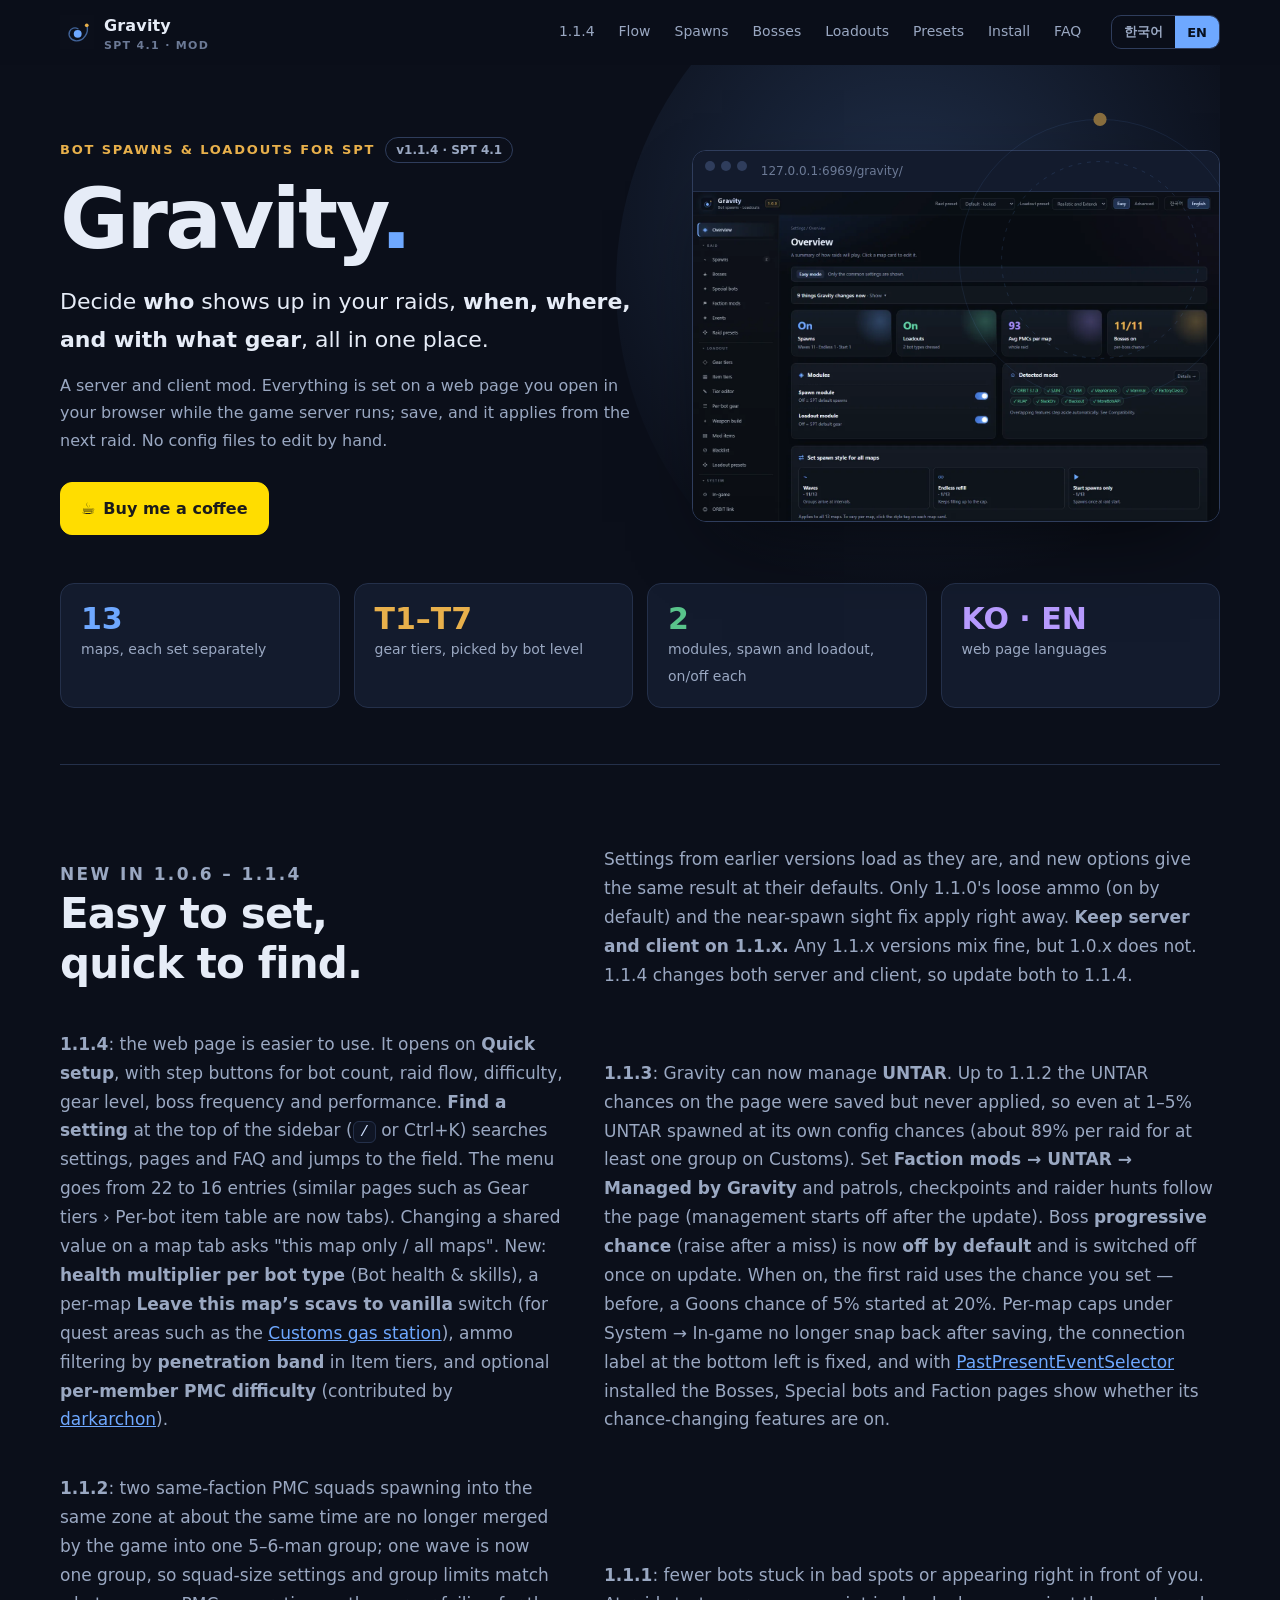
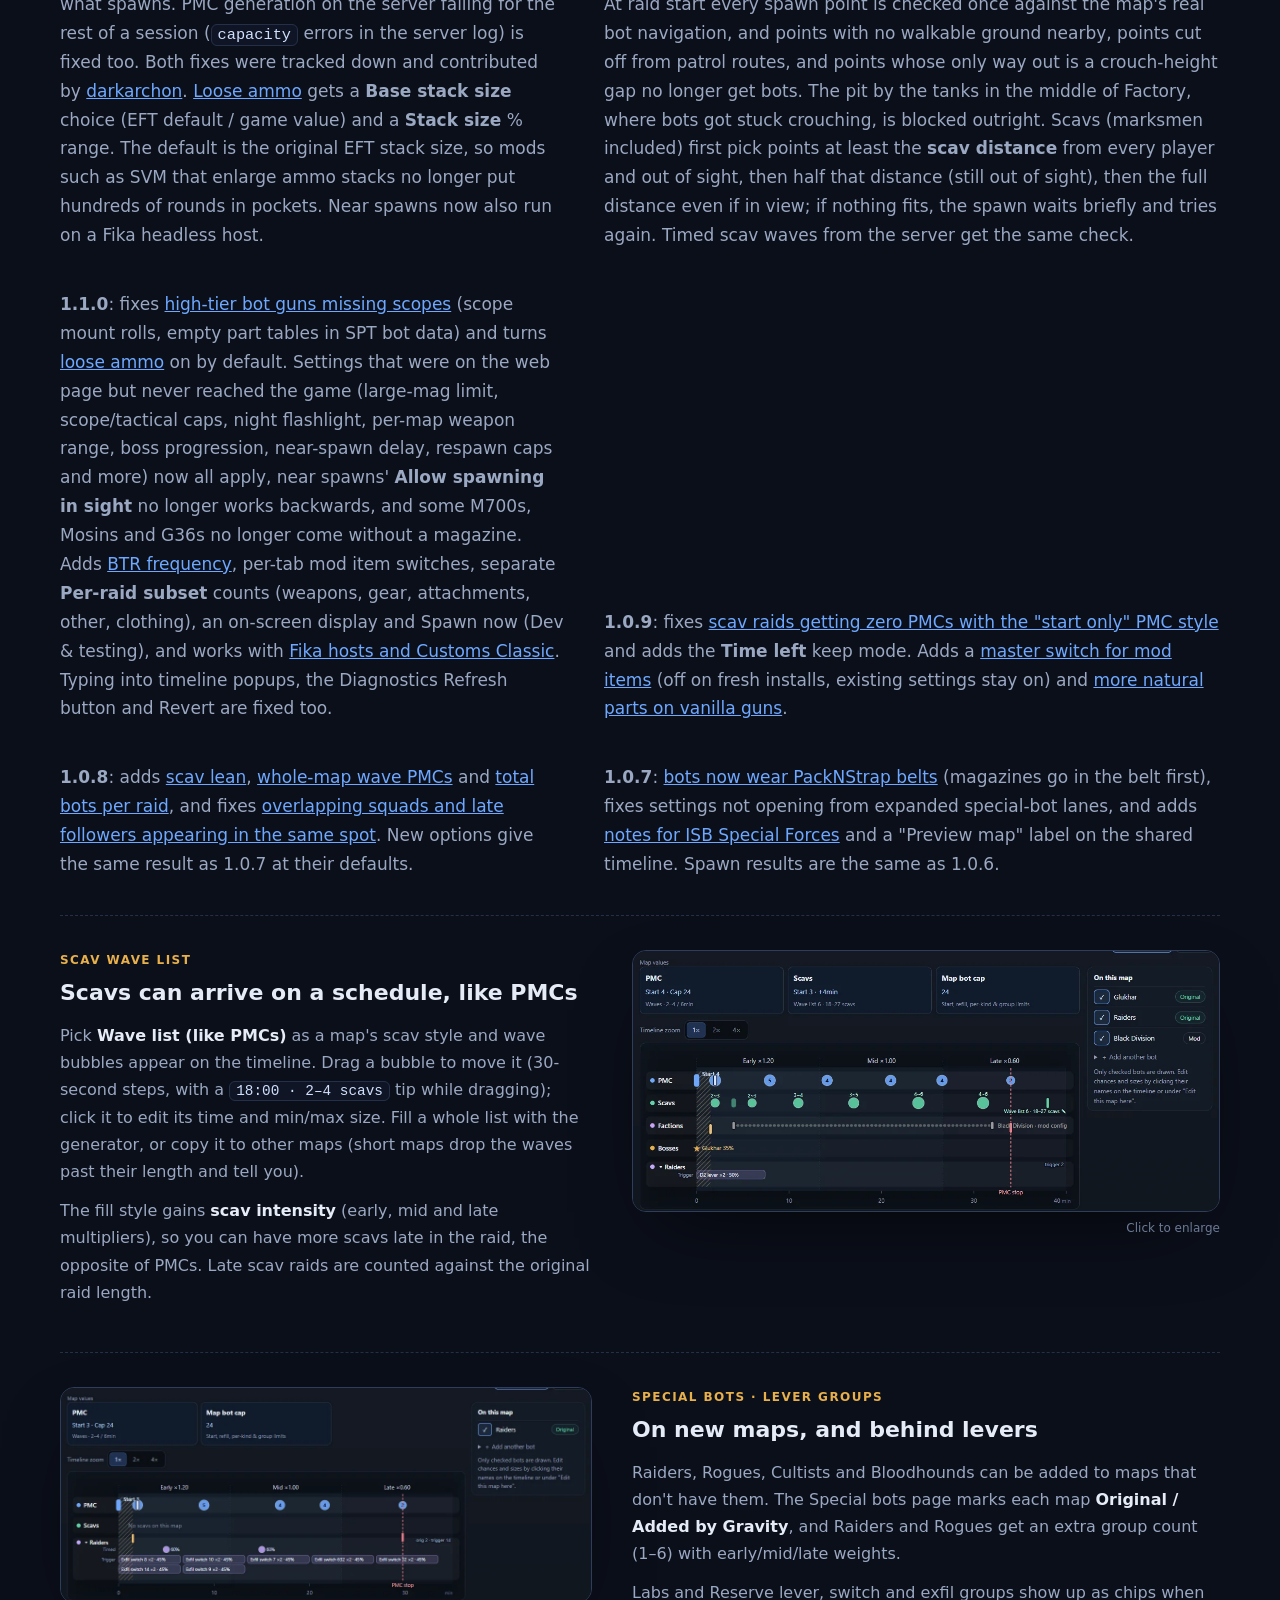
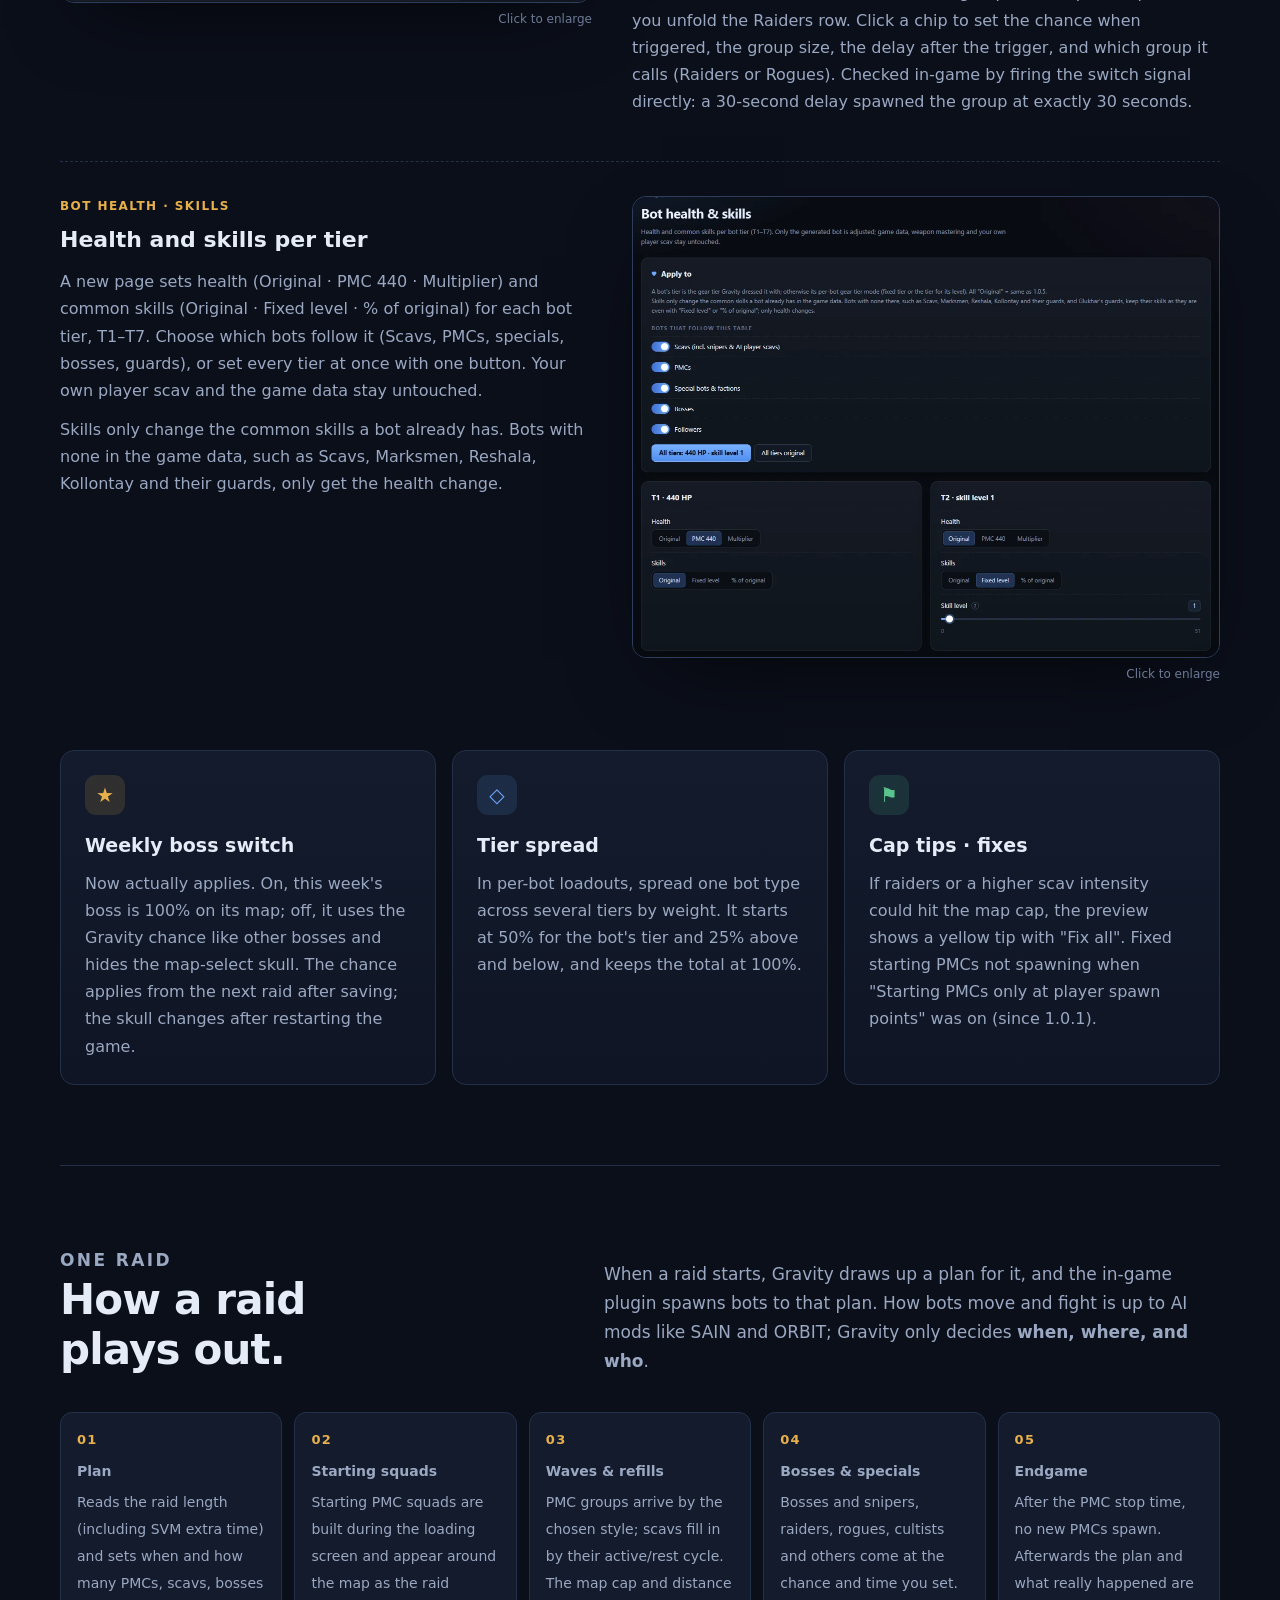
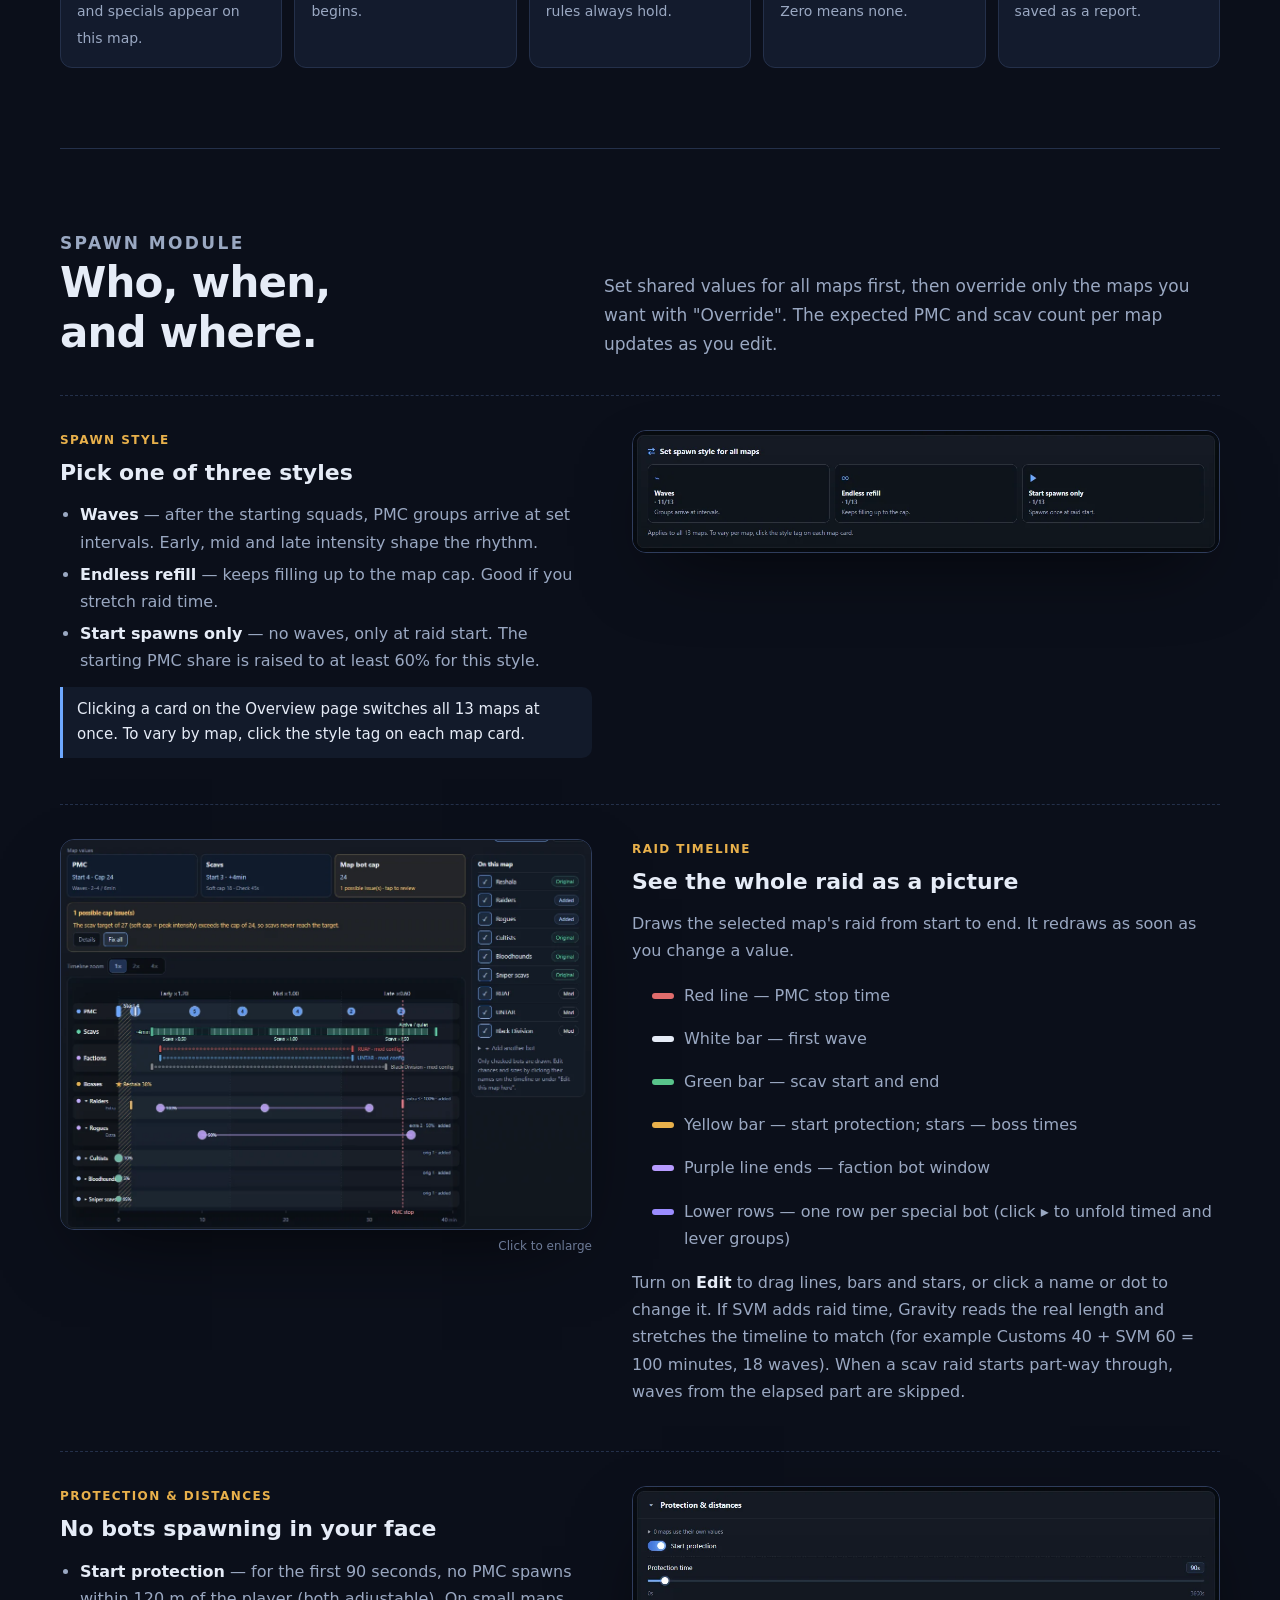
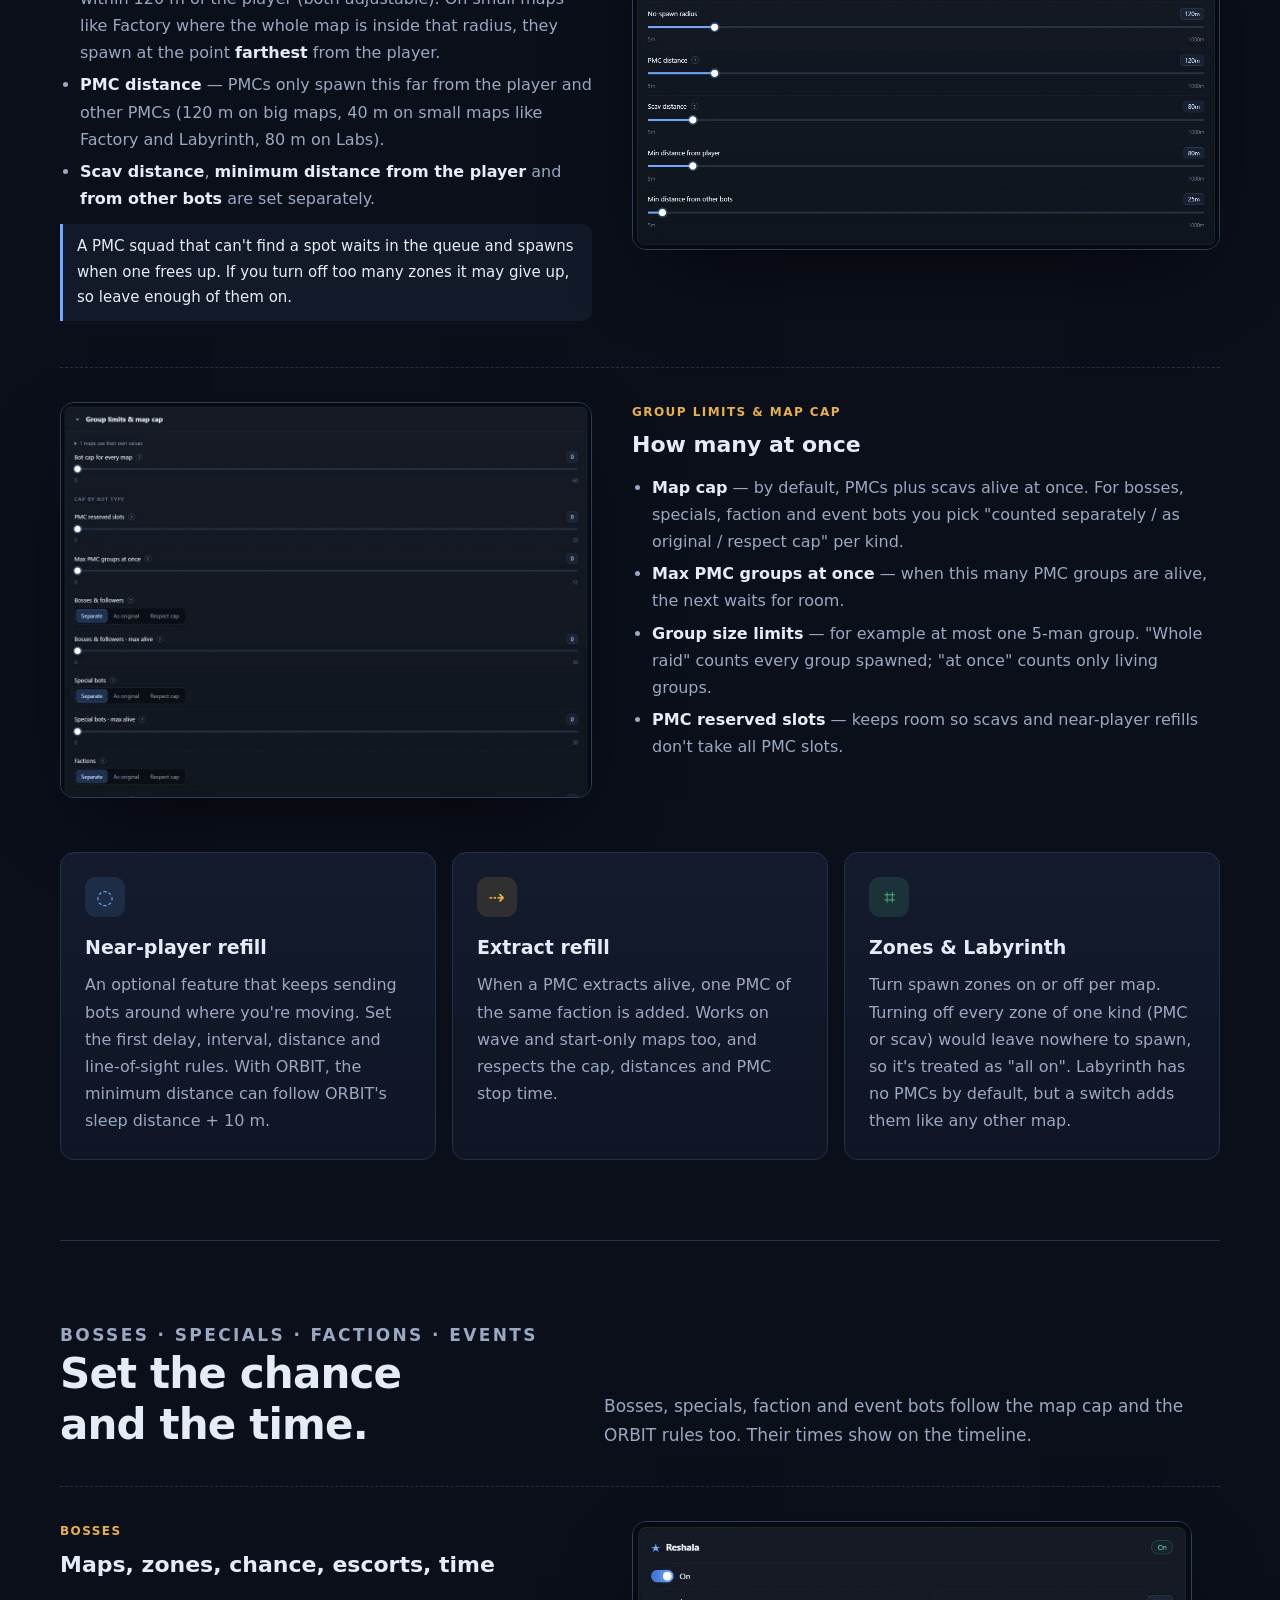
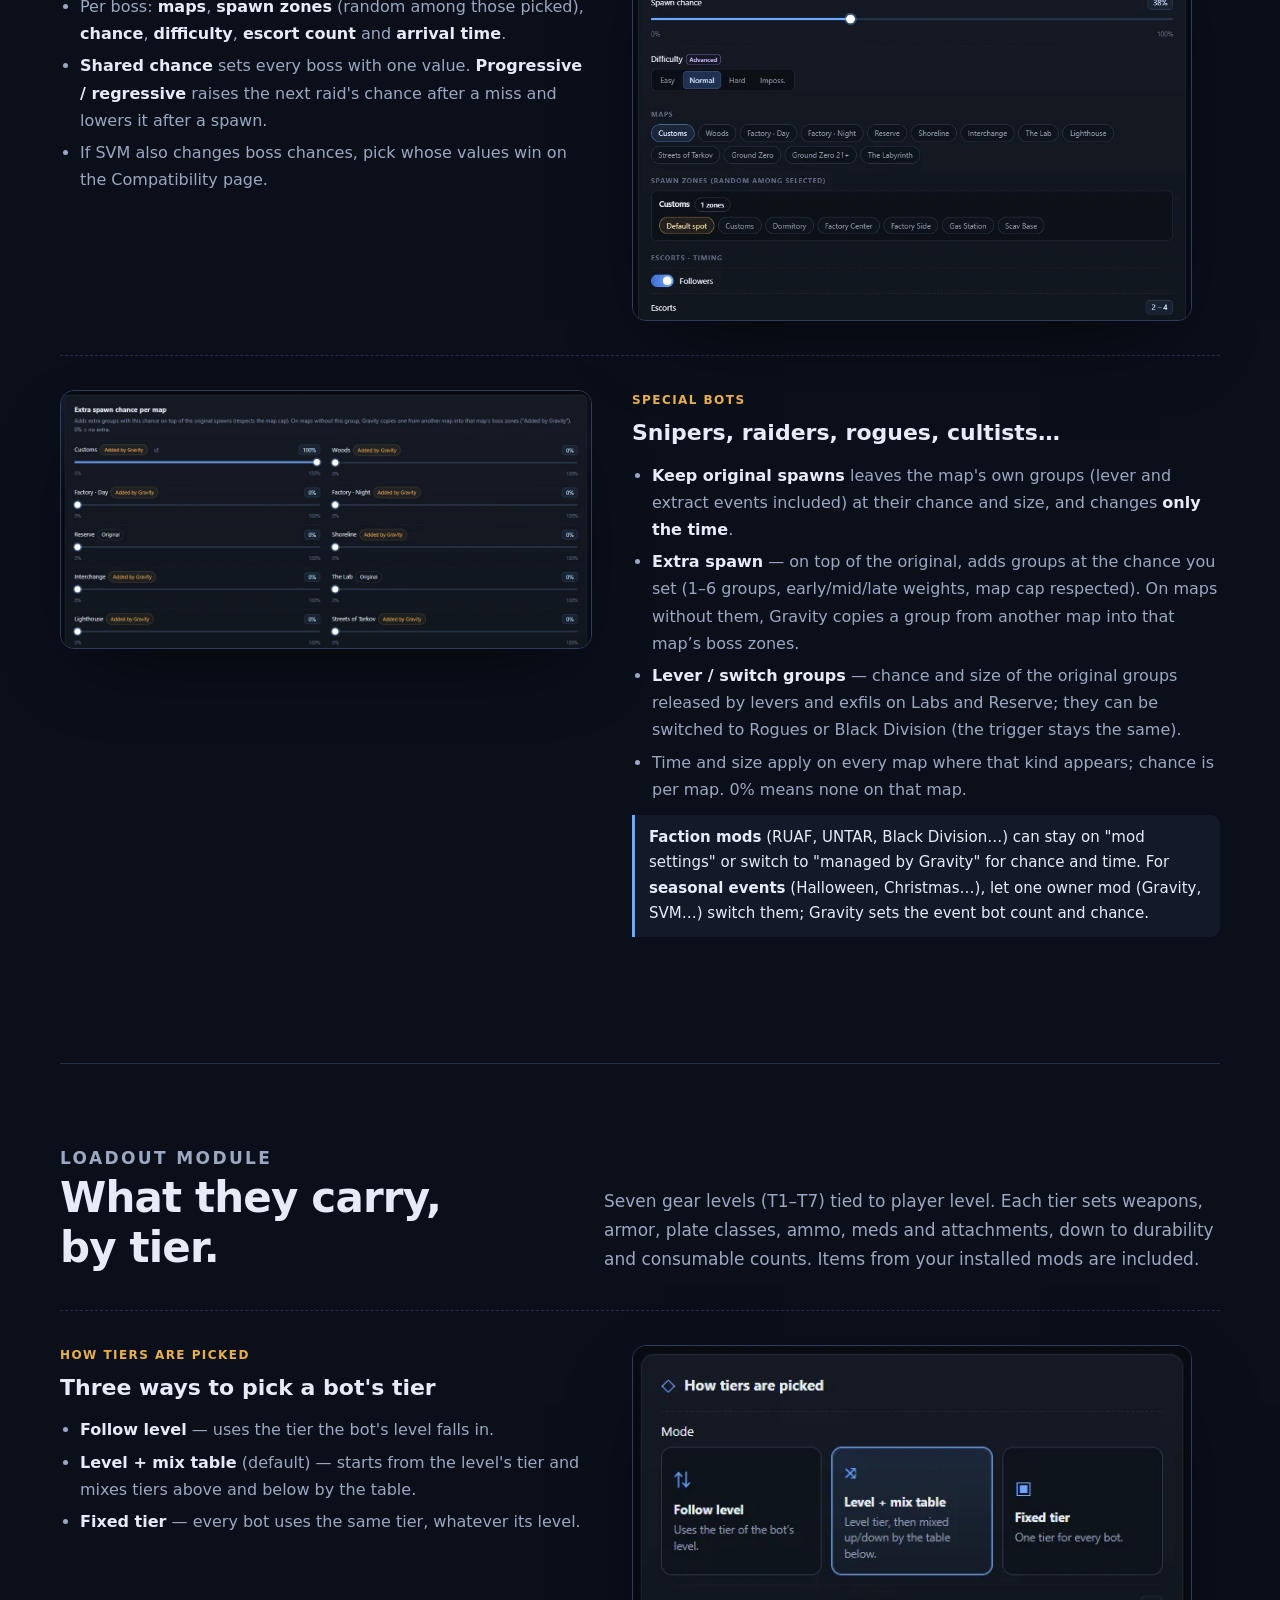
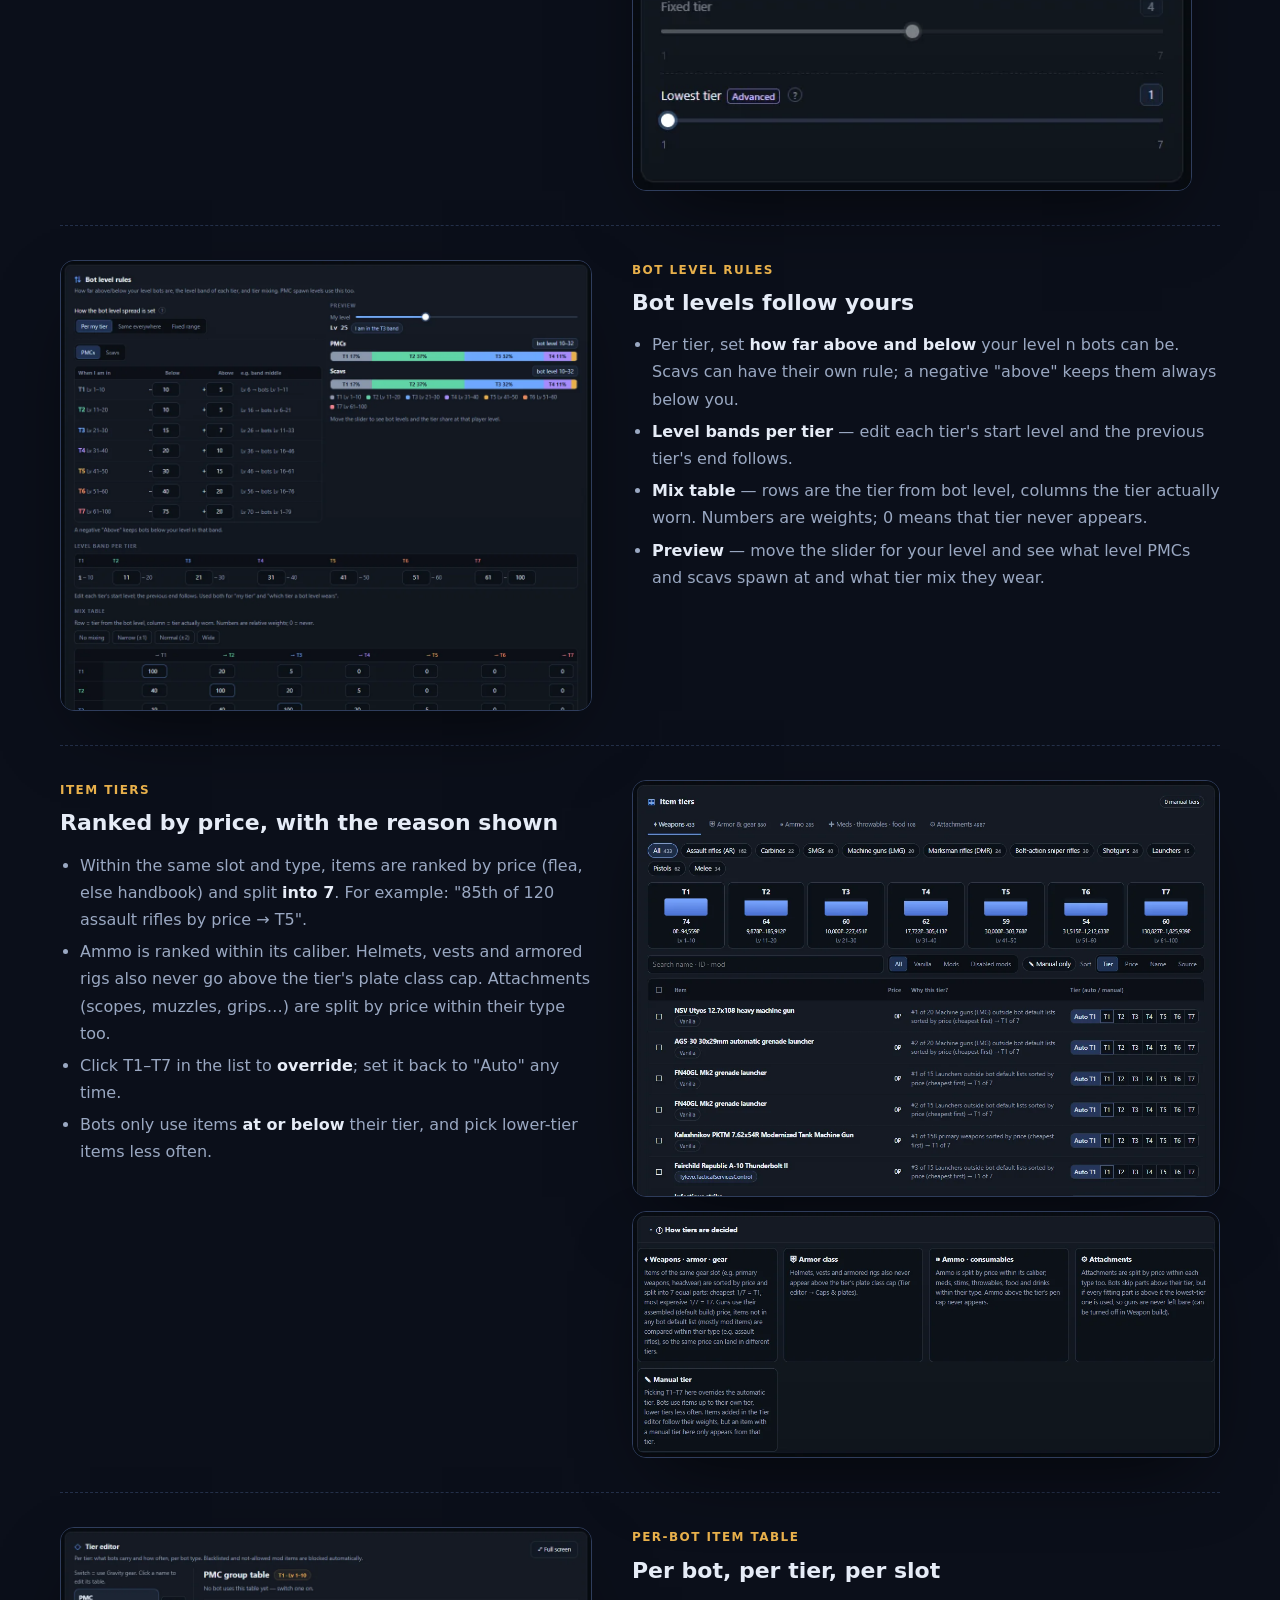
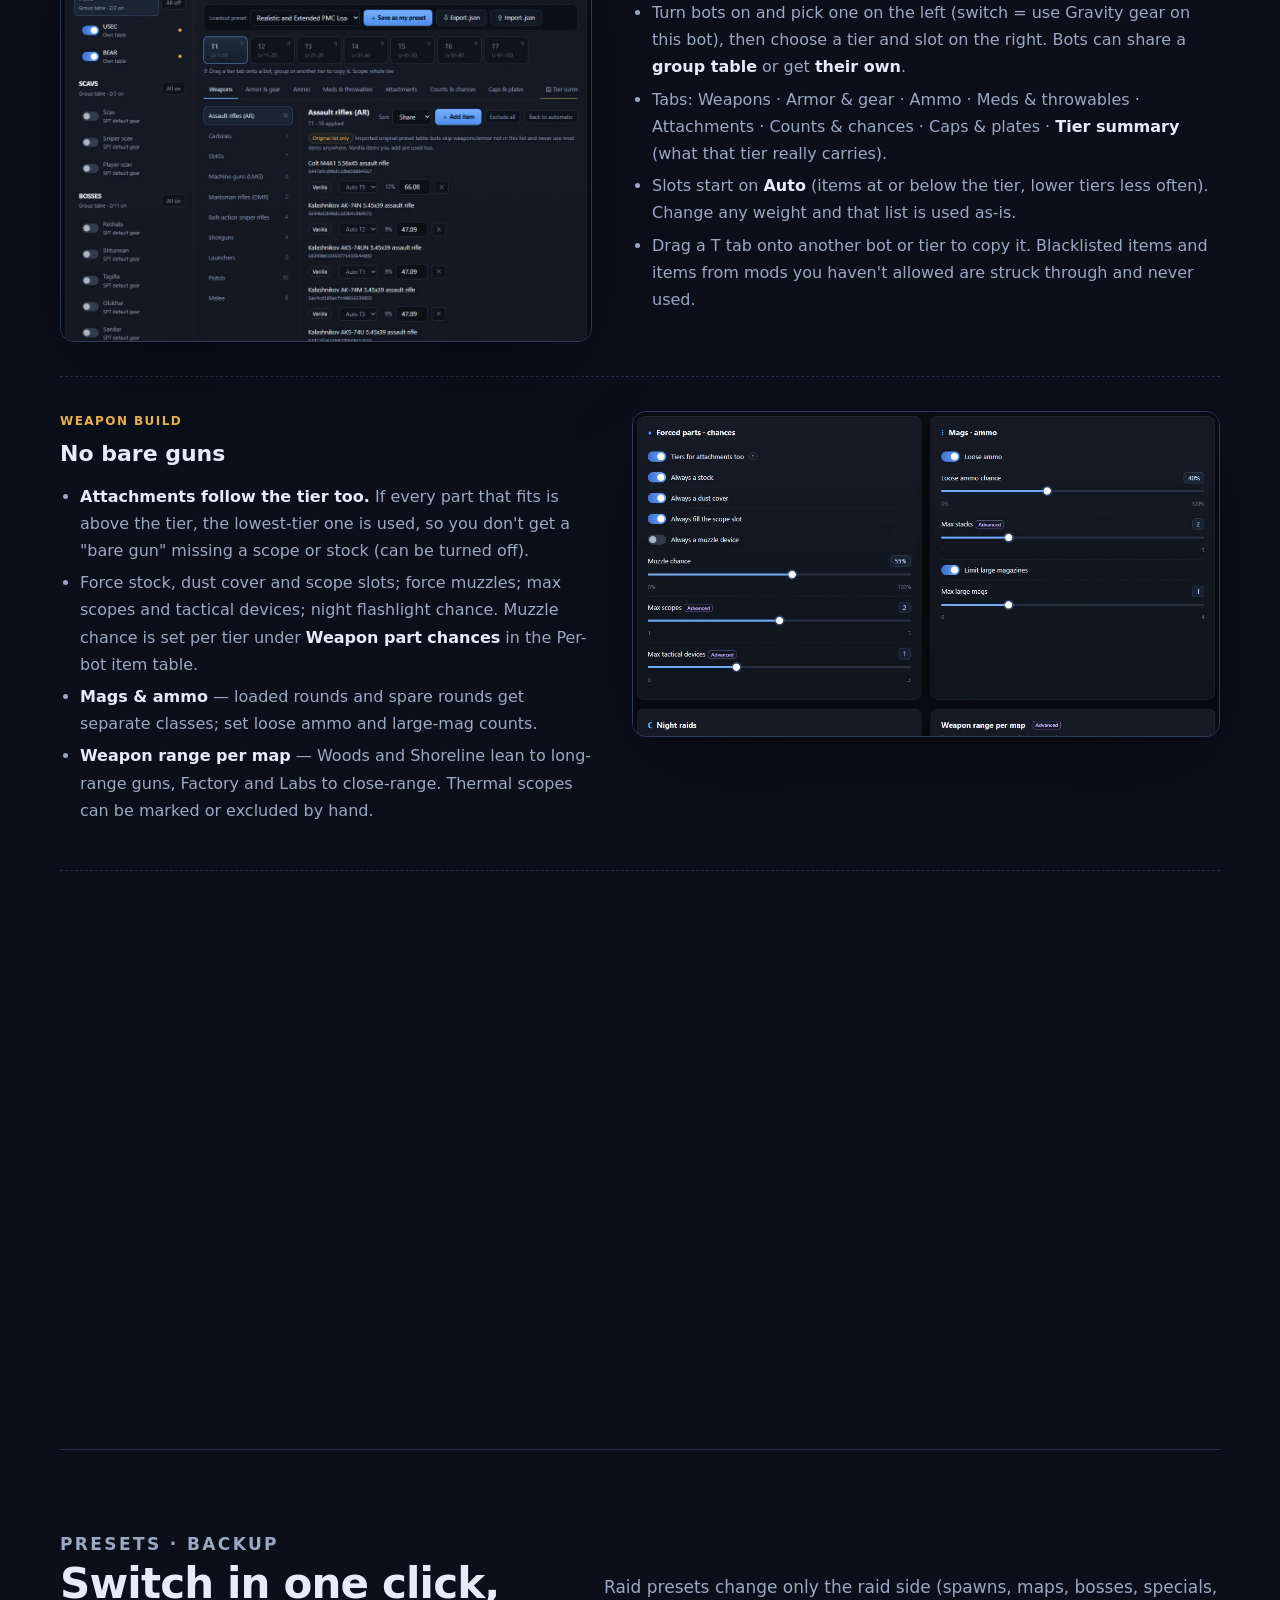
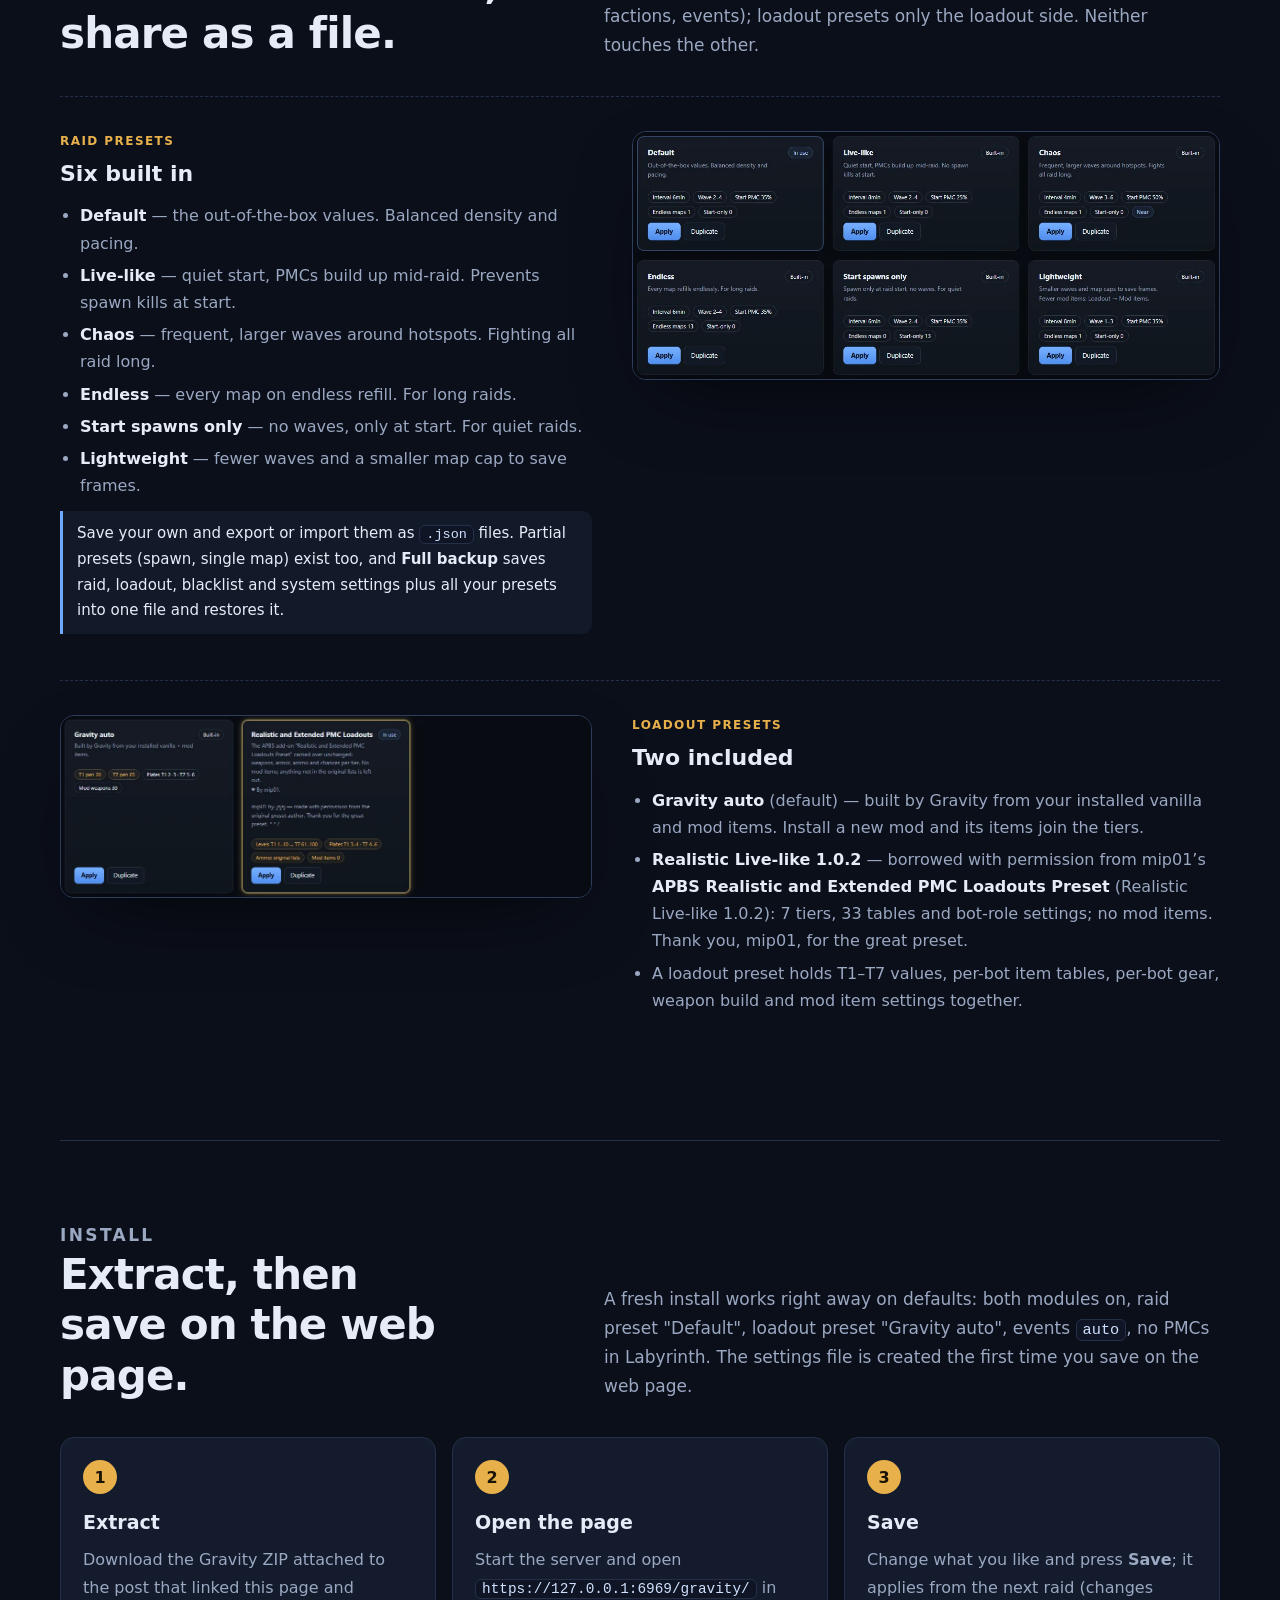
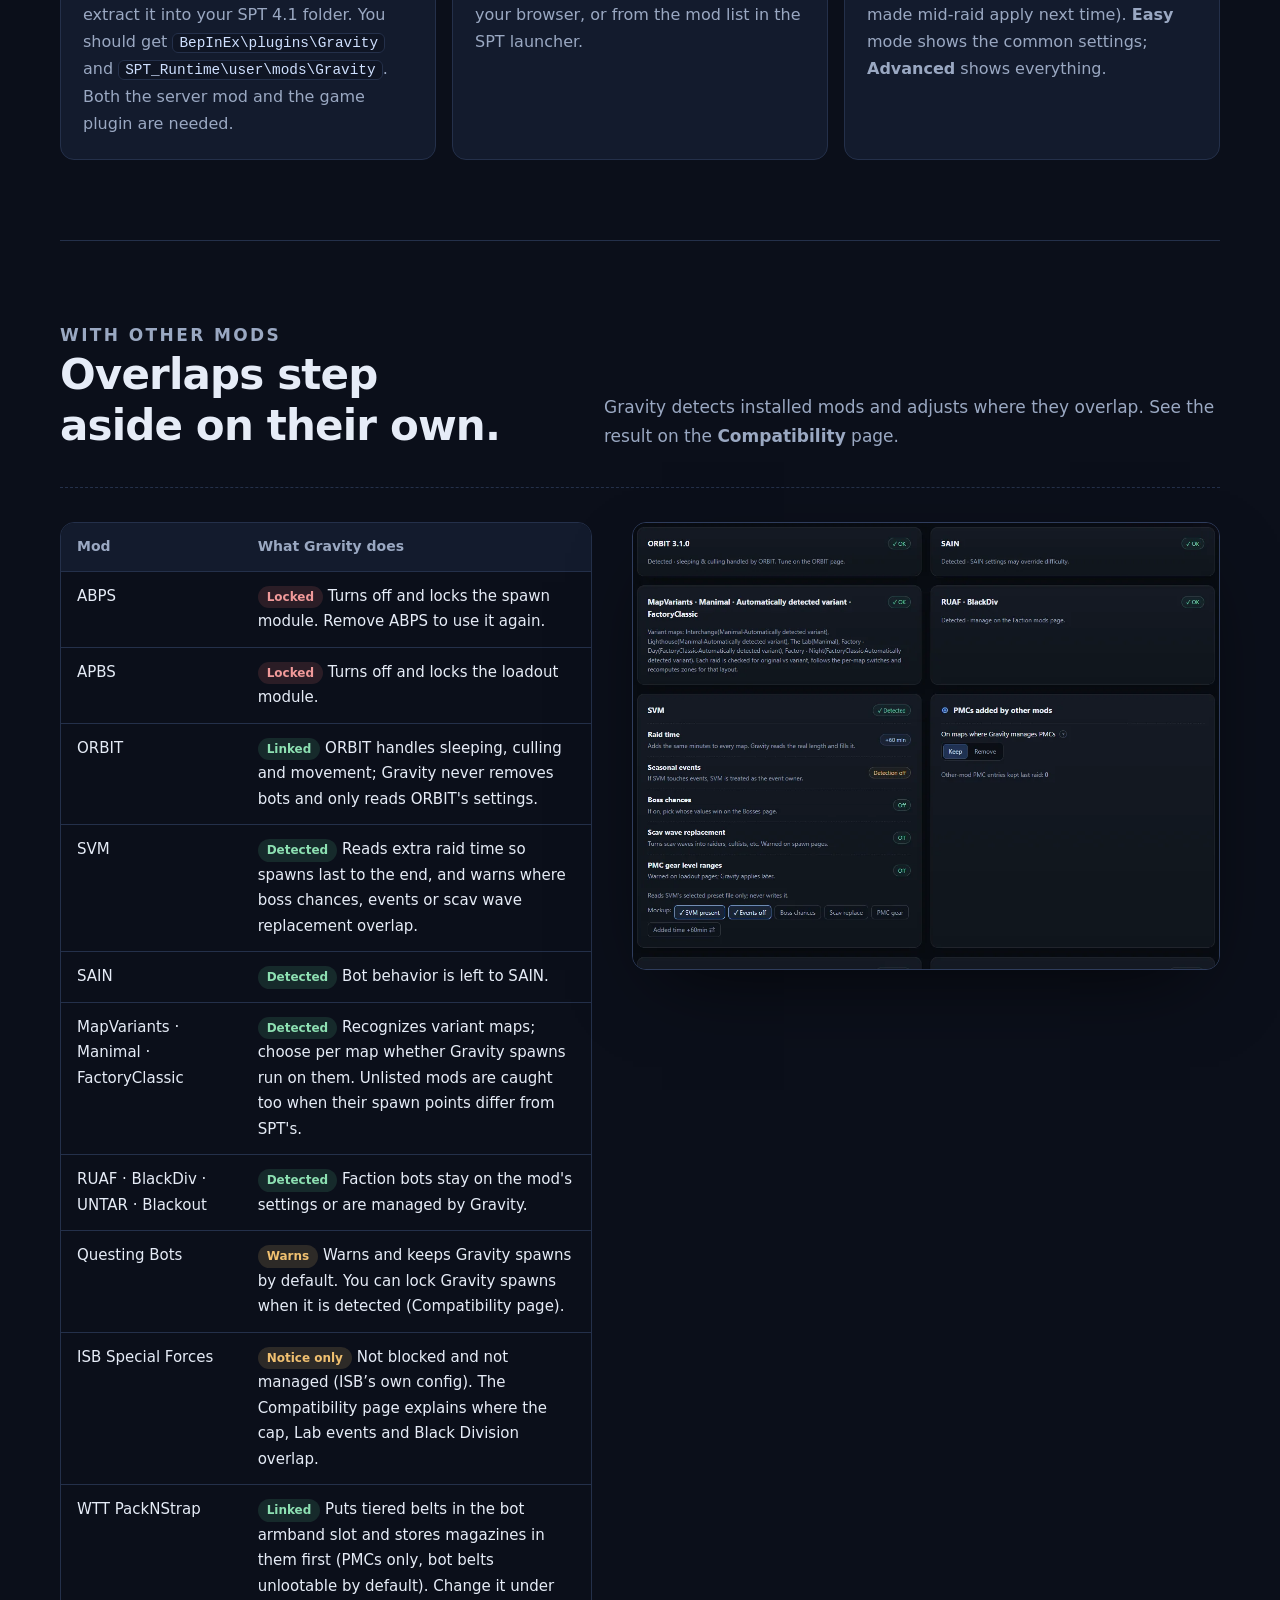
==== site/arca/index.html @ 787222b2 "1.1.4 사이트: 소식 절 1.1.4 문단·제목·버전, darkarchon님 감사에 PR #5, 아카 페이지 동기화 / changelog 1.1.4 9건" ====
<!doctype html>
<html lang="ko" data-lang="ko">
<head>
  <meta charset="utf-8">
  <meta name="viewport" content="width=device-width, initial-scale=1">
  <meta name="color-scheme" content="dark">
  <meta name="theme-color" content="#0b0f1a">
  <title>Gravity — SPT 봇 스폰·장비 관리</title>
  <meta name="description" content="SPT 4.1 레이드에 누가, 언제, 어디서, 무엇을 들고 나오는지 웹 화면 한 곳에서 정합니다. 스폰 모듈과 장비 모듈, 설치 방법과 주의할 점을 확인합니다.">
  <link rel="canonical" href="https://danyhappy564-cmyk.github.io/Gravity/arca/">
  <link rel="icon" href="../img/logo.svg" type="image/svg+xml">
  <meta property="og:type" content="website">
  <meta property="og:site_name" content="Gravity">
  <meta property="og:title" content="Gravity — SPT 봇 스폰·장비 관리">
  <meta property="og:description" content="SPT 4.1 레이드에 누가, 언제, 어디서, 무엇을 들고 나오는지 웹 화면 한 곳에서 정합니다. 스폰 모듈과 장비 모듈, 설치 방법과 주의할 점을 확인합니다.">
  <meta property="og:url" content="https://danyhappy564-cmyk.github.io/Gravity/arca/">
  <meta property="og:image" content="https://danyhappy564-cmyk.github.io/Gravity/img/og.jpg">
  <meta property="og:image:width" content="1200">
  <meta property="og:image:height" content="630">
  <meta name="twitter:card" content="summary_large_image">
  <meta name="twitter:title" content="Gravity — SPT 봇 스폰·장비 관리">
  <meta name="twitter:description" content="SPT 4.1 레이드에 누가, 언제, 어디서, 무엇을 들고 나오는지 웹 화면 한 곳에서 정합니다.">
  <meta name="twitter:image" content="https://danyhappy564-cmyk.github.io/Gravity/img/og.jpg">
  <script>document.documentElement.classList.add("js")</script>
  <script src="../app.js"></script>
  <link rel="stylesheet" href="../style.css">
</head>
<body>
<a class="skip-link" href="#main"><span class="ko">본문으로 이동합니다</span><span class="en" lang="en">Skip to content</span></a>

<header class="site-header">
  <div class="wrap header-inner">
    <a class="brand" href="#top" aria-label="Gravity">
      <img src="../img/logo.svg" alt="" width="34" height="34">
      <span>Gravity<small>SPT 4.1 · MOD</small></span>
    </a>
    <nav class="main-nav" aria-label="주요 메뉴" data-label-ko="주요 메뉴" data-label-en="Main navigation">
      <a href="#new"><span class="ko">1.1.4</span><span class="en" lang="en">1.1.4</span></a>
      <a href="#flow"><span class="ko">흐름</span><span class="en" lang="en">Flow</span></a>
      <a href="#spawn"><span class="ko">스폰</span><span class="en" lang="en">Spawns</span></a>
      <a href="#bosses"><span class="ko">보스·특수 봇</span><span class="en" lang="en">Bosses</span></a>
      <a href="#gear"><span class="ko">장비</span><span class="en" lang="en">Loadouts</span></a>
      <a href="#presets"><span class="ko">프리셋</span><span class="en" lang="en">Presets</span></a>
      <a href="#install"><span class="ko">설치</span><span class="en" lang="en">Install</span></a>
      <a href="#faq"><span class="ko">질문</span><span class="en" lang="en">FAQ</span></a>
    </nav>
    <div class="language-switch" role="group" aria-label="페이지 언어" data-label-ko="페이지 언어" data-label-en="Page language">
      <button type="button" data-language="ko" lang="ko" aria-pressed="true">한국어</button>
      <button type="button" data-language="en" lang="en" aria-pressed="false">EN</button>
    </div>
  </div>
</header>

<main id="main">
  <!-- 대문 -->
  <section class="hero wrap" id="top" aria-labelledby="hero-title">
    <div class="hero-grid">
      <div>
        <p class="eyebrow"><span class="ko">SPT 봇 스폰·장비 관리</span><span class="en" lang="en">Bot spawns &amp; loadouts for SPT</span><span class="version">v1.1.4 · SPT 4.1</span></p>
        <h1 id="hero-title">Gravity<span>.</span></h1>
        <p class="hero-lead"><span class="ko">레이드에 <b>누가, 언제, 어디서, 무엇을 들고</b> 나오는지 한 곳에서 정합니다.</span><span class="en" lang="en">Decide <b>who</b> shows up in your raids, <b>when, where, and with what gear</b>, all in one place.</span></p>
        <p class="hero-context"><span class="ko">서버와 클라이언트로 이루어진 모드입니다. 게임 서버가 켜져 있을 때 브라우저로 여는 웹 화면에서 모든 설정을 하고, 저장하면 다음 레이드부터 적용됩니다. 설정 파일을 직접 열어 고칠 필요가 없습니다.</span><span class="en" lang="en">A server and client mod. Everything is set on a web page you open in your browser while the game server runs; save, and it applies from the next raid. No config files to edit by hand.</span></p>
        <div class="actions">
          <a class="btn coffee" href="https://buymeacoffee.com/real_feels">☕ <span class="ko">후원하기</span><span class="en" lang="en">Buy me a coffee</span></a>
        </div>
      </div>
      <div class="hero-visual">
        <svg class="orbit-art" viewBox="0 0 320 320" aria-hidden="true">
          <circle cx="160" cy="160" r="150" fill="none" stroke="#6ea8ff" stroke-opacity=".18"/>
          <circle cx="160" cy="160" r="105" fill="none" stroke="#6ea8ff" stroke-opacity=".28" stroke-dasharray="4 6"/>
          <g class="moon"><circle cx="160" cy="10" r="7" fill="#e8b04b"/></g>
        </svg>
        <a class="zoom" href="../img/dashboard-ko.webp" data-href-ko="../img/dashboard-ko.webp" data-href-en="../img/dashboard-en.webp" target="_blank" rel="noopener">
          <figure class="shot-frame">
            <div class="bar"><i></i><i></i><i></i><em>127.0.0.1:6969/gravity/</em></div>
            <img src="../img/dashboard-ko.webp" data-src-ko="../img/dashboard-ko.webp" data-src-en="../img/dashboard-en.webp" width="1440" height="900"
                 alt="Gravity 웹 화면 — 한눈에 페이지" data-alt-ko="Gravity 웹 화면 — 한눈에 페이지" data-alt-en="Gravity web page — Overview">
          </figure>
        </a>
      </div>
    </div>
    <div class="stats">
      <div class="stat"><b>13</b><span class="ko">맵 — 맵마다 따로 설정</span><span class="en" lang="en">maps, each set separately</span></div>
      <div class="stat"><b>T1–T7</b><span class="ko">봇 레벨로 정하는 장비 티어</span><span class="en" lang="en">gear tiers, picked by bot level</span></div>
      <div class="stat"><b>2</b><span class="ko">모듈 — 스폰·장비, 따로 켜고 끔</span><span class="en" lang="en">modules, spawn and loadout, on/off each</span></div>
      <div class="stat"><b>KO · EN</b><span class="ko">웹 화면 언어</span><span class="en" lang="en">web page languages</span></div>
    </div>
  </section>

  <!-- 1.0.6 새 기능 -->
  <section class="section wrap" id="new" aria-labelledby="new-title">
    <div class="section-heading">
      <div><p class="kicker"><span class="ko">1.0.6 ~ 1.1.4에서 달라진 점</span><span class="en" lang="en">New in 1.0.6 – 1.1.4</span></p>
        <h2 id="new-title"><span class="ko">쉽게 맞추고,<br>바로 찾고.</span><span class="en" lang="en">Easy to set,<br>quick to find.</span></h2></div>
      <p><span class="ko">이전 판 설정 파일은 그대로 읽히고, 새 칸은 기본값이면 이전 판과 같은 결과입니다. 1.1.0의 낱개 탄약(기본 켜짐)과 근처 보충 시야 수정만 바로 적용됩니다. <b>서버와 클라이언트는 1.1.x끼리</b> 맞추십시오. 1.1.x끼리는 섞어 써도 되지만, 1.0.x와는 맞지 않습니다. 1.1.4는 서버와 클라이언트가 둘 다 바뀌었으니 둘 다 1.1.4로 바꾸십시오.</span><span class="en" lang="en">Settings from earlier versions load as they are, and new options give the same result at their defaults. Only 1.1.0's loose ammo (on by default) and the near-spawn sight fix apply right away. <b>Keep server and client on 1.1.x.</b> Any 1.1.x versions mix fine, but 1.0.x does not. 1.1.4 changes both server and client, so update both to 1.1.4.</span></p>
      <p><span class="ko"><b>1.1.4</b>: 웹 설정을 쉽게 바꿨습니다. 처음 열면 <b>빠른 설정</b>이 나와 봇 인원·레이드 흐름·난이도·장비 수준·보스 빈도·성능을 단계 버튼으로 맞춥니다. 사이드바 맨 위 <b>설정 찾기</b>(<code>/</code> 또는 Ctrl+K)로 칸·페이지·FAQ를 찾으면 그 칸으로 바로 갑니다. 메뉴는 22개에서 16개로 줄였습니다(장비 티어 › 봇별 아이템 표처럼 비슷한 화면은 탭으로). 맵 탭에서 공통 값을 따르는 칸을 바꾸면 "이 맵만 / 모든 맵"을 고르는 막대가 뜹니다. <b>봇 종류별 체력 배율</b>(봇 체력 · 스킬), 맵별 <b>이 맵 스캐브는 바닐라에 맡기기</b>(<a href="#faq-gas-station">세관 주유소</a>처럼 퀘스트 구역에 스캐브가 잘 안 나올 때), 아이템 티어 탄약 <b>관통력 구간</b> 거르기, PMC <b>대원마다 난이도</b>(선택, <a href="#fika-thanks">darkarchon님</a> 기여)를 넣었습니다.</span><span class="en" lang="en"><b>1.1.4</b>: the web page is easier to use. It opens on <b>Quick setup</b>, with step buttons for bot count, raid flow, difficulty, gear level, boss frequency and performance. <b>Find a setting</b> at the top of the sidebar (<code>/</code> or Ctrl+K) searches settings, pages and FAQ and jumps to the field. The menu goes from 22 to 16 entries (similar pages such as Gear tiers › Per-bot item table are now tabs). Changing a shared value on a map tab asks "this map only / all maps". New: <b>health multiplier per bot type</b> (Bot health &amp; skills), a per-map <b>Leave this map’s scavs to vanilla</b> switch (for quest areas such as the <a href="#faq-gas-station">Customs gas station</a>), ammo filtering by <b>penetration band</b> in Item tiers, and optional <b>per-member PMC difficulty</b> (contributed by <a href="#fika-thanks">darkarchon</a>).</span></p>
      <p><span class="ko"><b>1.1.3</b>: <b>UNTAR</b>를 Gravity가 관리할 수 있습니다. 1.1.2까지는 웹의 UNTAR 확률이 저장만 되고 적용되지 않아, 1~5%로 정해도 UNTAR 자체 설정 확률(세관에서 한 판에 하나라도 나올 확률 약 89%)로 나왔습니다. 이제 <b>팩션 모드 → UNTAR → Gravity가 관리</b>로 두면 순찰·검문소·레이더 사냥조가 웹 값대로 나옵니다(업데이트 직후에는 관리 꺼짐). 보스 <b>점증</b>(안 나오면 다음 판 확률 올리기)은 <b>기본 꺼짐</b>이 되고 업데이트할 때 한 번 꺼집니다. 켜 두어도 첫 판은 정한 확률 그대로입니다 — 전에는 5%로 정한 굿즈도 첫 판부터 20%였습니다. 시스템 → 인게임의 맵별 상한이 저장하면 되돌아가던 것, 왼쪽 아래 연결 표시를 고쳤고, <a href="#faq-ppes">PastPresentEventSelector</a>를 같이 쓰면 확률을 바꾸는 기능이 켜져 있는지 보스·특수 봇·팩션 화면에 보여 줍니다.</span><span class="en" lang="en"><b>1.1.3</b>: Gravity can now manage <b>UNTAR</b>. Up to 1.1.2 the UNTAR chances on the page were saved but never applied, so even at 1–5% UNTAR spawned at its own config chances (about 89% per raid for at least one group on Customs). Set <b>Faction mods → UNTAR → Managed by Gravity</b> and patrols, checkpoints and raider hunts follow the page (management starts off after the update). Boss <b>progressive chance</b> (raise after a miss) is now <b>off by default</b> and is switched off once on update. When on, the first raid uses the chance you set — before, a Goons chance of 5% started at 20%. Per-map caps under System → In-game no longer snap back after saving, the connection label at the bottom left is fixed, and with <a href="#faq-ppes">PastPresentEventSelector</a> installed the Bosses, Special bots and Faction pages show whether its chance-changing features are on.</span></p>
      <p><span class="ko"><b>1.1.2</b>: 같은 진영 PMC 분대 둘이 같은 구역에 거의 동시에 나오면 게임이 한 무리로 합쳐 5~6명 분대가 되던 것을 고쳤습니다. 이제 웨이브 하나가 무리 하나라 분대 인원 설정과 동시 그룹 제한이 실제와 맞습니다. 서버에서 PMC 생성이 재시작 전까지 통째로 실패할 수 있던 것(서버 기록에 <code>capacity</code> 오류)도 고쳤습니다. 두 수정은 <a href="#fika-thanks">darkarchon님</a>이 원인을 찾아 고쳐 보내 주셨습니다. <a href="#faq-ammo-stack">낱개 탄약</a>에는 <b>한 칸 크기 기준</b>(EFT 기본 / 게임 값)과 <b>묶음 크기</b> % 범위가 생겼습니다. 기본은 EFT 원래 한 칸 크기라, SVM 같은 모드로 탄 묶음을 키워도 주머니에 수백 발이 들어가지 않습니다. Fika 헤드리스 서버에서 <b>근처 보충</b>이 한 번도 돌지 않던 것도 고쳤습니다.</span><span class="en" lang="en"><b>1.1.2</b>: two same-faction PMC squads spawning into the same zone at about the same time are no longer merged by the game into one 5–6-man group; one wave is now one group, so squad-size settings and group limits match what spawns. PMC generation on the server failing for the rest of a session (<code>capacity</code> errors in the server log) is fixed too. Both fixes were tracked down and contributed by <a href="#fika-thanks">darkarchon</a>. <a href="#faq-ammo-stack">Loose ammo</a> gets a <b>Base stack size</b> choice (EFT default / game value) and a <b>Stack size</b> % range. The default is the original EFT stack size, so mods such as SVM that enlarge ammo stacks no longer put hundreds of rounds in pockets. Near spawns now also run on a Fika headless host.</span></p>
      <p><span class="ko"><b>1.1.1</b>: 봇이 갇히는 자리나 사람 바로 앞에 나오던 것을 줄였습니다. 레이드를 시작할 때 맵의 실제 봇 이동 경로로 스폰 지점을 한 번 검사해, 가까이에 길이 없거나 순찰 경로와 끊겼거나 웅크려야 하는 낮은 통로로만 나갈 수 있는 지점에는 봇을 올리지 않습니다. 공장 가운데 탱크 옆 구덩이(봇이 웅크린 채 못 나오던 곳)는 따로 막았습니다. 스캐브(저격 스캐브 포함)는 모든 사람에게서 <b>스캐브 거리</b> 이상 떨어지고 보이지 않는 지점을 먼저 고릅니다. 없으면 거리 절반(안 보이는 지점), 그다음 스캐브 거리 이상인 보이는 지점 순으로 고르고, 그것도 없으면 잠시 미뤘다가 다시 고릅니다. 서버가 시간에 맞춰 내보내는 스캐브 무리에도 같은 검사가 적용됩니다.</span><span class="en" lang="en"><b>1.1.1</b>: fewer bots stuck in bad spots or appearing right in front of you. At raid start every spawn point is checked once against the map's real bot navigation, and points with no walkable ground nearby, points cut off from patrol routes, and points whose only way out is a crouch-height gap no longer get bots. The pit by the tanks in the middle of Factory, where bots got stuck crouching, is blocked outright. Scavs (marksmen included) first pick points at least the <b>scav distance</b> from every player and out of sight, then half that distance (still out of sight), then the full distance even if in view; if nothing fits, the spawn waits briefly and tries again. Timed scav waves from the server get the same check.</span></p>
      <p><span class="ko"><b>1.1.0</b>: <a href="#faq-scope">고티어 봇 총에 조준경이 빠지던 것</a>(조준경 마운트 굴림, SPT 봇 표의 빈 부품 표)을 고치고, <a href="#faq-ammo">낱개 탄약</a>이 기본으로 켜집니다. 웹 화면에 있었지만 게임에 적용되지 않던 설정(대용량 탄창 제한·조준경/전술 장치 개수·밤 손전등·맵별 무기 성향·보스 점증·근처 보충 간격·보충 상한 등)을 모두 실제로 적용했고, 근처 보충의 <b>시야 안에도 스폰 허용</b>이 거꾸로 동작하던 것과 M700·모신·G36 일부가 탄창 없이 나오던 것도 고쳤습니다. <a href="#faq-btr">BTR 빈도</a>, 무기·장비·부품·기타 탭별 모드 아이템 끄기, <b>레이드마다 일부만</b>의 종류별 개수(무기·장구류·부착물·기타·의상), 게임 화면 표시·지금 넣어 보기(개발 · 확인)가 들어갔고, <a href="#faq-fika-cc">Fika 호스트·세관 클래식</a>과 함께 쓸 수 있습니다. 타임라인 설정 창의 직접 입력칸, 진단 새로고침 버튼, 되돌리기도 고쳤습니다.</span><span class="en" lang="en"><b>1.1.0</b>: fixes <a href="#faq-scope">high-tier bot guns missing scopes</a> (scope mount rolls, empty part tables in SPT bot data) and turns <a href="#faq-ammo">loose ammo</a> on by default. Settings that were on the web page but never reached the game (large-mag limit, scope/tactical caps, night flashlight, per-map weapon range, boss progression, near-spawn delay, respawn caps and more) now all apply, near spawns' <b>Allow spawning in sight</b> no longer works backwards, and some M700s, Mosins and G36s no longer come without a magazine. Adds <a href="#faq-btr">BTR frequency</a>, per-tab mod item switches, separate <b>Per-raid subset</b> counts (weapons, gear, attachments, other, clothing), an on-screen display and Spawn now (Dev &amp; testing), and works with <a href="#faq-fika-cc">Fika hosts and Customs Classic</a>. Typing into timeline popups, the Diagnostics Refresh button and Revert are fixed too.</span></p>
      <p><span class="ko"><b>1.0.9</b>: <a href="#faq-scav-raid-start">"시작만" PMC 방식에서 스캐브 레이드 PMC가 0명이던 것</a>을 고치고 남김 방식 <b>남은 시간</b>을 넣었습니다. <a href="#faq-mod-items">모드 아이템 전체 스위치</a>(새 설치는 꺼짐, 기존 설정은 켜짐 그대로)와 <a href="#faq-weapon-parts">바닐라 총 부품 조합 개선</a>이 들어갔습니다.</span><span class="en" lang="en"><b>1.0.9</b>: fixes <a href="#faq-scav-raid-start">scav raids getting zero PMCs with the "start only" PMC style</a> and adds the <b>Time left</b> keep mode. Adds a <a href="#faq-mod-items">master switch for mod items</a> (off on fresh installs, existing settings stay on) and <a href="#faq-weapon-parts">more natural parts on vanilla guns</a>.</span></p>
      <p><span class="ko"><b>1.0.8</b>: <a href="#faq-scav-lean">스캐브 몰림</a>, <a href="#faq-wave-points">웨이브 PMC 맵 전체 배치</a>, <a href="#faq-total-cap">레이드 전체 봇 총량</a>을 넣고, <a href="#faq-late-escort">분대가 겹치거나 대원이 늦게 같은 자리에 나오던 것</a>을 고쳤습니다. 새 칸은 기본값이면 1.0.7과 같은 결과입니다.</span><span class="en" lang="en"><b>1.0.8</b>: adds <a href="#faq-scav-lean">scav lean</a>, <a href="#faq-wave-points">whole-map wave PMCs</a> and <a href="#faq-total-cap">total bots per raid</a>, and fixes <a href="#faq-late-escort">overlapping squads and late followers appearing in the same spot</a>. New options give the same result as 1.0.7 at their defaults.</span></p>
      <p><span class="ko"><b>1.0.7</b>: <a href="#faq-pns">PackNStrap 벨트를 봇이 차게</a> 하고(탄창은 벨트 먼저), 타임라인에서 특수 봇 줄을 펼치면 설정 창이 안 열리던 것을 고치고, <a href="#faq-isb">ISB Special Forces와 같이 쓸 때 안내</a>와 공통 탭 타임라인의 "미리 볼 맵" 이름표를 넣었습니다. 스폰 결과는 1.0.6과 같습니다.</span><span class="en" lang="en"><b>1.0.7</b>: <a href="#faq-pns">bots now wear PackNStrap belts</a> (magazines go in the belt first), fixes settings not opening from expanded special-bot lanes, and adds <a href="#faq-isb">notes for ISB Special Forces</a> and a "Preview map" label on the shared timeline. Spawn results are the same as 1.0.6.</span></p>
    </div>

    <div class="feature-row">
      <div class="copy">
        <h3><small><span class="ko">스캐브 웨이브 목록</span><span class="en" lang="en">Scav wave list</span></small><span class="ko">스캐브도 PMC처럼 정한 시각에 들어옵니다</span><span class="en" lang="en">Scavs can arrive on a schedule, like PMCs</span></h3>
        <p><span class="ko">맵의 스캐브 방식을 <b>웨이브 목록 (PMC처럼)</b>으로 고르면 타임라인에 웨이브 버블이 생깁니다. 버블을 끌어 시각을 옮기고(30초 단위, 끄는 동안 <code>18:00 · 2~4마리</code>처럼 표시), 누르면 시각·최소·최대 인원을 고치는 창이 열립니다. 생성기로 한 번에 채우고, 다른 맵에 복사할 수도 있습니다(짧은 맵은 길이 밖 웨이브를 빼고 알려 줌).</span><span class="en" lang="en">Pick <b>Wave list (like PMCs)</b> as a map's scav style and wave bubbles appear on the timeline. Drag a bubble to move it (30-second steps, with a <code>18:00 · 2–4 scavs</code> tip while dragging); click it to edit its time and min/max size. Fill a whole list with the generator, or copy it to other maps (short maps drop the waves past their length and tell you).</span></p>
        <p><span class="ko">채우기 방식에는 <b>스캐브 강도</b>(초반·중반·후반 배수)가 생겼습니다. PMC와 반대로 후반에 스캐브를 더 많이 둘 수 있습니다. 늦게 들어간 스캐브 판도 원래 레이드 길이를 기준으로 맞춰 셉니다.</span><span class="en" lang="en">The fill style gains <b>scav intensity</b> (early, mid and late multipliers), so you can have more scavs late in the raid, the opposite of PMCs. Late scav raids are counted against the original raid length.</span></p>
      </div>
      <div><a class="zoom" href="../img/scavlist-ko.webp" data-href-ko="../img/scavlist-ko.webp" data-href-en="../img/scavlist-en.webp" target="_blank" rel="noopener"><figure class="shot-frame">
        <img src="../img/scavlist-ko.webp" data-src-ko="../img/scavlist-ko.webp" data-src-en="../img/scavlist-en.webp" width="1124" height="499" loading="lazy" alt="스캐브 웨이브 목록 타임라인" data-alt-ko="스캐브 웨이브 목록 타임라인" data-alt-en="Scav wave list on the timeline"></figure></a>
        <p class="zoom-hint"><span class="ko">사진을 누르면 크게 봅니다</span><span class="en" lang="en">Click to enlarge</span></p></div>
    </div>

    <div class="feature-row flip">
      <div class="copy">
        <h3><small><span class="ko">특수 봇 · 레버 무리</span><span class="en" lang="en">Special bots · lever groups</span></small><span class="ko">원래 없는 맵에도, 레버 뒤에도</span><span class="en" lang="en">On new maps, and behind levers</span></h3>
        <p><span class="ko">레이더·로그·컬티스트·블러드하운드를 원래 없는 맵에도 넣을 수 있습니다. 특수 봇 페이지에 맵마다 <b>원래 있음 / Gravity가 새로 넣음</b>이 표시되고, 레이더·로그는 추가 무리 수(1~6)와 시간대별 비중을 정합니다.</span><span class="en" lang="en">Raiders, Rogues, Cultists and Bloodhounds can be added to maps that don't have them. The Special bots page marks each map <b>Original / Added by Gravity</b>, and Raiders and Rogues get an extra group count (1–6) with early/mid/late weights.</span></p>
        <p><span class="ko">연구소·리저브의 레버·스위치·탈출구 무리는 타임라인 레이더 줄을 펼치면 칩으로 보입니다. 칩을 누르면 작동했을 때 나올 확률, 무리 인원, 작동 뒤 나오기까지의 지연, 부르는 무리(레이더·로그)를 바꿉니다. 게임 안에서 스위치 신호를 직접 보내 지연 30초가 정확히 30초에 나오는 것까지 확인했습니다.</span><span class="en" lang="en">Labs and Reserve lever, switch and exfil groups show up as chips when you unfold the Raiders row. Click a chip to set the chance when triggered, the group size, the delay after the trigger, and which group it calls (Raiders or Rogues). Checked in-game by firing the switch signal directly: a 30-second delay spawned the group at exactly 30 seconds.</span></p>
      </div>
      <div><a class="zoom" href="../img/triggers-ko.webp" data-href-ko="../img/triggers-ko.webp" data-href-en="../img/triggers-en.webp" target="_blank" rel="noopener"><figure class="shot-frame">
        <img src="../img/triggers-ko.webp" data-src-ko="../img/triggers-ko.webp" data-src-en="../img/triggers-en.webp" width="1124" height="454" loading="lazy" alt="연구소 레버·스위치 무리 칩" data-alt-ko="연구소 레버·스위치 무리 칩" data-alt-en="Labs lever and switch group chips"></figure></a>
        <p class="zoom-hint"><span class="ko">사진을 누르면 크게 봅니다</span><span class="en" lang="en">Click to enlarge</span></p></div>
    </div>

    <div class="feature-row">
      <div class="copy">
        <h3><small><span class="ko">봇 체력 · 스킬</span><span class="en" lang="en">Bot health · skills</span></small><span class="ko">티어마다 체력과 스킬을 정합니다</span><span class="en" lang="en">Health and skills per tier</span></h3>
        <p><span class="ko">새 페이지에서 봇 티어(T1~T7)마다 체력(원래대로 · PMC 기준 440 · 배율)과 일반 스킬(원래대로 · 레벨 고정 · 원래의 %)을 고릅니다. 스캐브·PMC·특수 봇·보스·호위 중 따를 봇을 켜고 끄며, 버튼 하나로 모든 티어를 한 번에 맞춥니다. 내 스캐브와 게임 자료 원본은 그대로입니다.</span><span class="en" lang="en">A new page sets health (Original · PMC 440 · Multiplier) and common skills (Original · Fixed level · % of original) for each bot tier, T1–T7. Choose which bots follow it (Scavs, PMCs, specials, bosses, guards), or set every tier at once with one button. Your own player scav and the game data stay untouched.</span></p>
        <p><span class="ko">스킬은 게임 원본에 있는 일반 스킬만 바꿉니다. 스캐브·저격 스캐브, 레샬라·콜론타이와 그 호위처럼 원본에 일반 스킬이 없는 봇은 체력만 바뀝니다.</span><span class="en" lang="en">Skills only change the common skills a bot already has. Bots with none in the game data, such as Scavs, Marksmen, Reshala, Kollontay and their guards, only get the health change.</span></p>
      </div>
      <div><a class="zoom" href="../img/botstats-ko.webp" data-href-ko="../img/botstats-ko.webp" data-href-en="../img/botstats-en.webp" target="_blank" rel="noopener"><figure class="shot-frame">
        <img src="../img/botstats-ko.webp" data-src-ko="../img/botstats-ko.webp" data-src-en="../img/botstats-en.webp" width="1172" height="919" loading="lazy" alt="봇 체력 · 스킬 페이지" data-alt-ko="봇 체력 · 스킬 페이지" data-alt-en="Bot health · skills page"></figure></a>
        <p class="zoom-hint"><span class="ko">사진을 누르면 크게 봅니다</span><span class="en" lang="en">Click to enlarge</span></p></div>
    </div>

    <div class="cards" style="margin-top:20px">
      <article class="card gold"><div class="icon">★</div>
        <h3><span class="ko">주간 보스 스위치</span><span class="en" lang="en">Weekly boss switch</span></h3>
        <p><span class="ko">이제 실제로 적용됩니다. 켜면 이번 주 보스가 그 맵에서 100%, 끄면 다른 보스처럼 Gravity 확률을 쓰고 맵 선택 화면의 해골 표시도 끕니다. 확률은 저장하면 다음 판부터, 해골 표시는 게임을 다시 켜면 바뀝니다.</span><span class="en" lang="en">Now actually applies. On, this week's boss is 100% on its map; off, it uses the Gravity chance like other bosses and hides the map-select skull. The chance applies from the next raid after saving; the skull changes after restarting the game.</span></p></article>
      <article class="card"><div class="icon">◇</div>
        <h3><span class="ko">티어 분포</span><span class="en" lang="en">Tier spread</span></h3>
        <p><span class="ko">봇별 장비에서 한 봇 종류를 여러 티어에 비율로 나눠 입힙니다. 고르면 그 봇 티어 50%, 위아래 25%로 시작하고 합계 100%를 맞춥니다.</span><span class="en" lang="en">In per-bot loadouts, spread one bot type across several tiers by weight. It starts at 50% for the bot's tier and 25% above and below, and keeps the total at 100%.</span></p></article>
      <article class="card green"><div class="icon">⚑</div>
        <h3><span class="ko">맵 상한 팁 · 고친 것</span><span class="en" lang="en">Cap tips · fixes</span></h3>
        <p><span class="ko">레이더를 넣거나 스캐브 강도를 올려 맵 동시 상한에 걸릴 수 있으면 미리보기에 노란 팁과 "모두 맞추기"가 뜹니다. "시작 PMC는 플레이어 시작 지점에서만"을 켜면 시작 PMC가 나오지 않던 문제(1.0.1부터)를 고쳤습니다.</span><span class="en" lang="en">If raiders or a higher scav intensity could hit the map cap, the preview shows a yellow tip with "Fix all". Fixed starting PMCs not spawning when "Starting PMCs only at player spawn points" was on (since 1.0.1).</span></p></article>
    </div>
  </section>

  <!-- 한 판의 흐름 -->
  <section class="section wrap" id="flow" aria-labelledby="flow-title">
    <div class="section-heading">
      <div><p class="kicker"><span class="ko">레이드 한 판</span><span class="en" lang="en">One raid</span></p>
        <h2 id="flow-title"><span class="ko">레이드 한 판이<br>이렇게 흘러갑니다.</span><span class="en" lang="en">How a raid<br>plays out.</span></h2></div>
      <p><span class="ko">Gravity는 레이드가 시작될 때 그 판의 계획을 세우고, 게임 안 플러그인이 계획대로 봇을 넣습니다. 봇이 어떻게 움직이고 싸우는지는 SAIN·ORBIT 같은 AI 모드가 맡고, Gravity는 <b>언제·어디에·누구를</b> 넣을지만 정합니다.</span><span class="en" lang="en">When a raid starts, Gravity draws up a plan for it, and the in-game plugin spawns bots to that plan. How bots move and fight is up to AI mods like SAIN and ORBIT; Gravity only decides <b>when, where, and who</b>.</span></p>
    </div>
    <ol class="flow">
      <li><b><span class="ko">계획</span><span class="en" lang="en">Plan</span></b><span class="ko">레이드 길이(SVM 추가 시간 포함)를 읽고, 이 맵의 PMC·스캐브·보스·특수 봇이 나올 시각과 인원을 정합니다.</span><span class="en" lang="en">Reads the raid length (including SVM extra time) and sets when and how many PMCs, scavs, bosses and specials appear on this map.</span></li>
      <li><b><span class="ko">시작 분대</span><span class="en" lang="en">Starting squads</span></b><span class="ko">시작 PMC 분대는 로딩 화면에서 미리 만들어져, 레이드 시작과 함께 맵 곳곳에 나옵니다.</span><span class="en" lang="en">Starting PMC squads are built during the loading screen and appear around the map as the raid begins.</span></li>
      <li><b><span class="ko">웨이브·보충</span><span class="en" lang="en">Waves &amp; refills</span></b><span class="ko">정한 방식대로 PMC 무리가 들어오고, 스캐브는 활동·휴식 주기에 따라 채워집니다. 맵 동시 상한과 거리 규칙을 늘 지킵니다.</span><span class="en" lang="en">PMC groups arrive by the chosen style; scavs fill in by their active/rest cycle. The map cap and distance rules always hold.</span></li>
      <li><b><span class="ko">보스·특수 봇</span><span class="en" lang="en">Bosses &amp; specials</span></b><span class="ko">보스와 저격 스캐브·레이더·로그·컬티스트 등은 정한 확률과 시각에 나옵니다. 0명으로 두면 나오지 않습니다.</span><span class="en" lang="en">Bosses and snipers, raiders, rogues, cultists and others come at the chance and time you set. Zero means none.</span></li>
      <li><b><span class="ko">막바지</span><span class="en" lang="en">Endgame</span></b><span class="ko">PMC 중단 시각이 지나면 새 PMC를 넣지 않습니다. 끝나면 계획과 실제가 보고서로 남습니다.</span><span class="en" lang="en">After the PMC stop time, no new PMCs spawn. Afterwards the plan and what really happened are saved as a report.</span></li>
    </ol>
  </section>

  <!-- 스폰 -->
  <section class="section wrap" id="spawn" aria-labelledby="spawn-title">
    <div class="section-heading">
      <div><p class="kicker"><span class="ko">스폰 모듈</span><span class="en" lang="en">Spawn module</span></p>
        <h2 id="spawn-title"><span class="ko">누가, 언제, 어디서<br>나올지 정합니다.</span><span class="en" lang="en">Who, when,<br>and where.</span></h2></div>
      <p><span class="ko">모든 맵 공통 값을 먼저 정하고, 필요한 맵만 "이 맵만 따로"로 덮어씁니다. 값을 바꾸는 동안 맵마다 예상 PMC·스캐브 수를 바로 보여 줍니다.</span><span class="en" lang="en">Set shared values for all maps first, then override only the maps you want with "Override". The expected PMC and scav count per map updates as you edit.</span></p>
    </div>

    <div class="feature-row">
      <div class="copy">
        <h3><small><span class="ko">스폰 방식</span><span class="en" lang="en">Spawn style</span></small><span class="ko">세 가지 방식 중 고릅니다</span><span class="en" lang="en">Pick one of three styles</span></h3>
        <ul class="ko">
          <li><b>웨이브</b> — 레이드 시작 분대가 나온 뒤, 정한 간격마다 PMC 무리가 들어옵니다. 초반·중반·후반 강도로 리듬을 정합니다.</li>
          <li><b>무한 보충</b> — 맵 상한까지 계속 채웁니다. 레이드 시간을 늘려 쓰는 분께 맞습니다.</li>
          <li><b>시작 스폰만</b> — 웨이브 없이 레이드 시작 때만 넣습니다. 이때 시작 PMC 비율이 60% 미만이면 60%로 올려 계산합니다.</li>
        </ul>
        <ul class="en" lang="en">
          <li><b>Waves</b> — after the starting squads, PMC groups arrive at set intervals. Early, mid and late intensity shape the rhythm.</li>
          <li><b>Endless refill</b> — keeps filling up to the map cap. Good if you stretch raid time.</li>
          <li><b>Start spawns only</b> — no waves, only at raid start. The starting PMC share is raised to at least 60% for this style.</li>
        </ul>
        <p class="tip"><span class="ko">한눈에 페이지의 카드를 누르면 13개 맵이 한 번에 그 방식으로 바뀝니다. 맵마다 다르게 하려면 맵 카드 오른쪽 위 방식 표시를 누릅니다.</span><span class="en" lang="en">Clicking a card on the Overview page switches all 13 maps at once. To vary by map, click the style tag on each map card.</span></p>
      </div>
      <div><a class="zoom" href="../img/styles-ko.webp" data-href-ko="../img/styles-ko.webp" data-href-en="../img/styles-en.webp" target="_blank" rel="noopener"><figure class="shot-frame">
        <img src="../img/styles-ko.webp" data-src-ko="../img/styles-ko.webp" data-src-en="../img/styles-en.webp" width="1156" height="240" loading="lazy" alt="스폰 방식 한 번에 바꾸기" data-alt-ko="스폰 방식 한 번에 바꾸기" data-alt-en="Set spawn style for all maps"></figure></a></div>
    </div>

    <div class="feature-row flip">
      <div class="copy">
        <h3><small><span class="ko">레이드 타임라인</span><span class="en" lang="en">Raid timeline</span></small><span class="ko">한 판 전체를 그림으로 봅니다</span><span class="en" lang="en">See the whole raid as a picture</span></h3>
        <p><span class="ko">고른 맵의 레이드를 처음부터 끝까지 한 줄로 그립니다. 값을 바꾸면 바로 다시 그려집니다.</span><span class="en" lang="en">Draws the selected map's raid from start to end. It redraws as soon as you change a value.</span></p>
        <ul class="legend ko">
          <li><i style="background:#e06c6c"></i>빨간 선 — PMC 중단 시각</li>
          <li><i style="background:#e6ecf7"></i>흰 막대 — 첫 웨이브</li>
          <li><i style="background:#59c48b"></i>초록 막대 — 스캐브 시작·끝</li>
          <li><i style="background:#e8b04b"></i>노란 막대 — 시작 보호, 별 — 보스 등장 시각</li>
          <li><i style="background:#b79bff"></i>보라 선 양 끝 — 팩션 봇 등장 구간</li>
          <li><i style="background:#9b8cff"></i>아래 줄 — 특수 봇 종류별 줄(▸를 누르면 시각·레버 무리를 펼침)</li>
        </ul>
        <ul class="legend en" lang="en">
          <li><i style="background:#e06c6c"></i>Red line — PMC stop time</li>
          <li><i style="background:#e6ecf7"></i>White bar — first wave</li>
          <li><i style="background:#59c48b"></i>Green bar — scav start and end</li>
          <li><i style="background:#e8b04b"></i>Yellow bar — start protection; stars — boss times</li>
          <li><i style="background:#b79bff"></i>Purple line ends — faction bot window</li>
          <li><i style="background:#9b8cff"></i>Lower rows — one row per special bot (click ▸ to unfold timed and lever groups)</li>
        </ul>
        <p><span class="ko"><b>편집</b>을 켜면 선·막대·별을 끌거나 이름·점을 눌러 바로 고칠 수 있습니다. SVM이 레이드 시간을 늘리면 Gravity가 실제 시간을 읽어 타임라인을 비율대로 늘립니다(예: 세관 40분 + SVM 60분 → 100분에 맞춰 웨이브 18개). 스캐브로 들어가 "이미 지난 시간"부터 시작하면 지난 구간의 웨이브는 건너뜁니다.</span><span class="en" lang="en">Turn on <b>Edit</b> to drag lines, bars and stars, or click a name or dot to change it. If SVM adds raid time, Gravity reads the real length and stretches the timeline to match (for example Customs 40 + SVM 60 = 100 minutes, 18 waves). When a scav raid starts part-way through, waves from the elapsed part are skipped.</span></p>
      </div>
      <div><a class="zoom" href="../img/timeline-ko.webp" data-href-ko="../img/timeline-ko.webp" data-href-en="../img/timeline-en.webp" target="_blank" rel="noopener"><figure class="shot-frame">
        <img src="../img/timeline-ko.webp" data-src-ko="../img/timeline-ko.webp" data-src-en="../img/timeline-en.webp" width="1124" height="825" loading="lazy" alt="레이드 타임라인" data-alt-ko="레이드 타임라인" data-alt-en="Raid timeline"></figure></a>
        <p class="zoom-hint"><span class="ko">사진을 누르면 크게 봅니다</span><span class="en" lang="en">Click to enlarge</span></p></div>
    </div>

    <div class="feature-row">
      <div class="copy">
        <h3><small><span class="ko">시작 보호 · 스폰 거리</span><span class="en" lang="en">Protection &amp; distances</span></small><span class="ko">눈앞에 봇이 생기지 않게 합니다</span><span class="en" lang="en">No bots spawning in your face</span></h3>
        <ul class="ko">
          <li><b>시작 보호</b> — 레이드 처음 90초 동안 플레이어 120m 안에는 PMC를 내지 않습니다(시간·반경 조절). 공장처럼 맵 전체가 그 안에 드는 작은 맵에서는 플레이어에게서 <b>가장 먼 자리</b>에 냅니다.</li>
          <li><b>PMC 거리</b> — PMC는 플레이어와 다른 PMC에게서 이만큼 떨어진 곳에만 나옵니다(큰 맵 120m, 공장·미궁처럼 작은 맵 40m, 연구소 80m).</li>
          <li><b>스캐브 거리</b>, <b>플레이어 최소 거리</b>, <b>다른 봇과 최소 거리</b>도 따로 정합니다.</li>
        </ul>
        <ul class="en" lang="en">
          <li><b>Start protection</b> — for the first 90 seconds, no PMC spawns within 120 m of the player (both adjustable). On small maps like Factory where the whole map is inside that radius, they spawn at the point <b>farthest</b> from the player.</li>
          <li><b>PMC distance</b> — PMCs only spawn this far from the player and other PMCs (120 m on big maps, 40 m on small maps like Factory and Labyrinth, 80 m on Labs).</li>
          <li><b>Scav distance</b>, <b>minimum distance from the player</b> and <b>from other bots</b> are set separately.</li>
        </ul>
        <p class="tip"><span class="ko">자리가 막혀 잠시 못 나온 PMC 분대는 대기열에서 기다렸다가 자리가 나면 나옵니다. 끈 구역이 너무 많으면 기다리다 버려질 수 있으니 구역은 넉넉히 남겨 두십시오.</span><span class="en" lang="en">A PMC squad that can't find a spot waits in the queue and spawns when one frees up. If you turn off too many zones it may give up, so leave enough of them on.</span></p>
      </div>
      <div><a class="zoom" href="../img/spacing-ko.webp" data-href-ko="../img/spacing-ko.webp" data-href-en="../img/spacing-en.webp" target="_blank" rel="noopener"><figure class="shot-frame">
        <img src="../img/spacing-ko.webp" data-src-ko="../img/spacing-ko.webp" data-src-en="../img/spacing-en.webp" width="1156" height="715" loading="lazy" alt="시작 보호와 스폰 거리" data-alt-ko="시작 보호와 스폰 거리" data-alt-en="Protection and distances"></figure></a></div>
    </div>

    <div class="feature-row flip">
      <div class="copy">
        <h3><small><span class="ko">그룹 제한 · 맵 동시 상한</span><span class="en" lang="en">Group limits &amp; map cap</span></small><span class="ko">한 번에 몇 명까지 둘지 정합니다</span><span class="en" lang="en">How many at once</span></h3>
        <ul class="ko">
          <li><b>맵 동시 상한</b> — 기본은 PMC + 스캐브 동시 인원입니다. 보스·특수 봇·팩션·이벤트 봇은 종류마다 "따로 셈 / 원래대로 / 상한 지킴" 중에서 고릅니다.</li>
          <li><b>동시 PMC 무리 수</b> — 살아 있는 PMC 무리가 이 수면 다음 무리는 자리가 날 때까지 기다립니다.</li>
          <li><b>크기별 그룹 제한</b> — 예: 5인 그룹 최대 1개. "레이드 전체"는 한 판 동안 나온 그룹을, "동시에"는 지금 살아 있는 그룹만 셉니다.</li>
          <li><b>PMC 예약 자리</b> — 스캐브·근처 보충이 PMC 자리를 다 쓰지 않게 비워 둡니다.</li>
        </ul>
        <ul class="en" lang="en">
          <li><b>Map cap</b> — by default, PMCs plus scavs alive at once. For bosses, specials, faction and event bots you pick "counted separately / as original / respect cap" per kind.</li>
          <li><b>Max PMC groups at once</b> — when this many PMC groups are alive, the next waits for room.</li>
          <li><b>Group size limits</b> — for example at most one 5-man group. "Whole raid" counts every group spawned; "at once" counts only living groups.</li>
          <li><b>PMC reserved slots</b> — keeps room so scavs and near-player refills don't take all PMC slots.</li>
        </ul>
      </div>
      <div><a class="zoom" href="../img/caps-ko.webp" data-href-ko="../img/caps-ko.webp" data-href-en="../img/caps-en.webp" target="_blank" rel="noopener"><figure class="shot-frame">
        <img src="../img/caps-ko.webp" data-src-ko="../img/caps-ko.webp" data-src-en="../img/caps-en.webp" width="1156" height="860" loading="lazy" alt="그룹 제한과 맵 동시 상한" data-alt-ko="그룹 제한과 맵 동시 상한" data-alt-en="Group limits and map cap"></figure></a></div>
    </div>

    <div class="cards" style="margin-top:20px">
      <article class="card"><div class="icon">◌</div>
        <h3><span class="ko">근처 보충</span><span class="en" lang="en">Near-player refill</span></h3>
        <p><span class="ko">플레이어 동선 주변에 봇을 계속 던져 넣는 선택 기능입니다. 첫 차례·간격·거리·시야 조건을 정합니다. ORBIT과 함께 쓰면 최소 거리를 ORBIT 잠드는 거리 + 10m 이상으로 맞출 수 있습니다.</span><span class="en" lang="en">An optional feature that keeps sending bots around where you're moving. Set the first delay, interval, distance and line-of-sight rules. With ORBIT, the minimum distance can follow ORBIT's sleep distance + 10 m.</span></p></article>
      <article class="card gold"><div class="icon">⇢</div>
        <h3><span class="ko">탈출 보충</span><span class="en" lang="en">Extract refill</span></h3>
        <p><span class="ko">PMC가 살아서 탈출하면 같은 진영 1명을 보충합니다. 웨이브·시작 스폰만 맵에도 적용되며, 맵 상한·거리·PMC 중단 시각을 지킵니다.</span><span class="en" lang="en">When a PMC extracts alive, one PMC of the same faction is added. Works on wave and start-only maps too, and respects the cap, distances and PMC stop time.</span></p></article>
      <article class="card green"><div class="icon">⌗</div>
        <h3><span class="ko">구역·미궁</span><span class="en" lang="en">Zones &amp; Labyrinth</span></h3>
        <p><span class="ko">맵마다 스폰 구역을 끄고 켭니다. 한 종류(PMC 또는 스캐브)의 구역을 전부 끄면 나올 자리가 없어지므로 "전부 켬"으로 처리합니다. 미궁은 게임 기본처럼 PMC가 없지만, 스위치로 다른 맵처럼 PMC를 넣을 수 있습니다.</span><span class="en" lang="en">Turn spawn zones on or off per map. Turning off every zone of one kind (PMC or scav) would leave nowhere to spawn, so it's treated as "all on". Labyrinth has no PMCs by default, but a switch adds them like any other map.</span></p></article>
    </div>
  </section>

  <!-- 보스·특수 봇·팩션·이벤트 -->
  <section class="section wrap" id="bosses" aria-labelledby="bosses-title">
    <div class="section-heading">
      <div><p class="kicker"><span class="ko">보스 · 특수 봇 · 팩션 · 이벤트</span><span class="en" lang="en">Bosses · Specials · Factions · Events</span></p>
        <h2 id="bosses-title"><span class="ko">확률과 시각을<br>직접 정합니다.</span><span class="en" lang="en">Set the chance<br>and the time.</span></h2></div>
      <p><span class="ko">보스·특수 봇·팩션 봇·이벤트 봇도 맵 동시 상한과 ORBIT 연동 규칙을 따릅니다. 등장 시각은 타임라인에 함께 표시됩니다.</span><span class="en" lang="en">Bosses, specials, faction and event bots follow the map cap and the ORBIT rules too. Their times show on the timeline.</span></p>
    </div>
    <div class="feature-row">
      <div class="copy">
        <h3><small><span class="ko">보스</span><span class="en" lang="en">Bosses</span></small><span class="ko">보스마다 맵·구역·확률·호위·시각</span><span class="en" lang="en">Maps, zones, chance, escorts, time</span></h3>
        <ul class="ko">
          <li>보스마다 <b>나오는 맵</b>, <b>태어나는 구역</b>(고른 구역 중 무작위), <b>등장 확률</b>, <b>난이도</b>, <b>호위 수</b>, <b>등장 시각</b>을 정합니다.</li>
          <li><b>공통 확률</b>을 켜면 확률 하나로 모든 보스를 맞춥니다. <b>점증·점감</b>을 켜면 보스가 안 나온 판 다음엔 확률을 올리고, 나온 판 다음엔 내립니다.</li>
          <li>SVM도 보스 확률을 바꾸면, 어느 쪽 값을 쓸지 호환 페이지에서 고릅니다.</li>
        </ul>
        <ul class="en" lang="en">
          <li>Per boss: <b>maps</b>, <b>spawn zones</b> (random among those picked), <b>chance</b>, <b>difficulty</b>, <b>escort count</b> and <b>arrival time</b>.</li>
          <li><b>Shared chance</b> sets every boss with one value. <b>Progressive / regressive</b> raises the next raid's chance after a miss and lowers it after a spawn.</li>
          <li>If SVM also changes boss chances, pick whose values win on the Compatibility page.</li>
        </ul>
      </div>
      <div><a class="zoom" href="../img/boss-ko.webp" data-href-ko="../img/boss-ko.webp" data-href-en="../img/boss-en.webp" target="_blank" rel="noopener"><figure class="shot-frame small">
        <img src="../img/boss-ko.webp" data-src-ko="../img/boss-ko.webp" data-src-en="../img/boss-en.webp" width="898" height="640" loading="lazy" alt="보스 설정(레샬라)" data-alt-ko="보스 설정(레샬라)" data-alt-en="Boss settings (Reshala)"></figure></a></div>
    </div>
    <div class="feature-row flip">
      <div class="copy">
        <h3><small><span class="ko">특수 봇</span><span class="en" lang="en">Special bots</span></small><span class="ko">저격 스캐브·레이더·로그·컬티스트…</span><span class="en" lang="en">Snipers, raiders, rogues, cultists…</span></h3>
        <ul class="ko">
          <li><b>원래 스폰 유지</b>를 켜면 맵에 원래 있는 무리(레버·탈출구 이벤트 포함)를 확률·인원 그대로 두고 <b>시각만</b> 바꿉니다.</li>
          <li><b>추가 스폰</b> — 원래 스폰과 별도로 정한 확률로 무리를 더 넣습니다(무리 수 1~6, 시간대별 비중, 맵 상한을 지킴). 원래 없는 맵에는 다른 맵의 무리를 본떠 그 맵 보스 구역에 넣습니다.</li><li><b>레버·스위치 무리</b> — 연구소·리저브에서 레버·탈출구를 작동하면 나오는 원래 무리의 확률·인원을 정하고, 로그·블랙 디비전으로 바꿀 수 있습니다(트리거는 그대로).</li>
          <li>시각·인원은 그 종류가 나오는 모든 맵에, 확률은 맵마다 적용됩니다. 0%면 그 맵에는 나오지 않습니다.</li>
        </ul>
        <ul class="en" lang="en">
          <li><b>Keep original spawns</b> leaves the map's own groups (lever and extract events included) at their chance and size, and changes <b>only the time</b>.</li>
          <li><b>Extra spawn</b> — on top of the original, adds groups at the chance you set (1–6 groups, early/mid/late weights, map cap respected). On maps without them, Gravity copies a group from another map into that map’s boss zones.</li><li><b>Lever / switch groups</b> — chance and size of the original groups released by levers and exfils on Labs and Reserve; they can be switched to Rogues or Black Division (the trigger stays the same).</li>
          <li>Time and size apply on every map where that kind appears; chance is per map. 0% means none on that map.</li>
        </ul>
        <p class="tip"><span class="ko"><b>팩션 모드</b>(RUAF·UNTAR·블랙 디비전 등)는 "모드 설정 그대로" 두거나 "Gravity가 관리"로 바꿔 확률·시각을 정합니다. <b>시즌 이벤트</b>(할로윈·크리스마스 등)는 담당 모드(Gravity·SVM 등) 하나만 켜고 끄게 하고, Gravity는 이벤트 봇 수와 확률을 정합니다.</span><span class="en" lang="en"><b>Faction mods</b> (RUAF, UNTAR, Black Division…) can stay on "mod settings" or switch to "managed by Gravity" for chance and time. For <b>seasonal events</b> (Halloween, Christmas…), let one owner mod (Gravity, SVM…) switch them; Gravity sets the event bot count and chance.</span></p>
      </div>
      <div><a class="zoom" href="../img/specials-ko.webp" data-href-ko="../img/specials-ko.webp" data-href-en="../img/specials-en.webp" target="_blank" rel="noopener"><figure class="shot-frame">
        <img src="../img/specials-ko.webp" data-src-ko="../img/specials-ko.webp" data-src-en="../img/specials-en.webp" width="1156" height="560" loading="lazy" alt="맵별 추가 스폰 확률(원래 있음 / Gravity가 새로 넣음)" data-alt-ko="맵별 추가 스폰 확률(원래 있음 / Gravity가 새로 넣음)" data-alt-en="Extra spawn chance per map (Original / Added by Gravity)"></figure></a></div>
    </div>
  </section>

  <!-- 장비 -->
  <section class="section wrap" id="gear" aria-labelledby="gear-title">
    <div class="section-heading">
      <div><p class="kicker"><span class="ko">장비 모듈</span><span class="en" lang="en">Loadout module</span></p>
        <h2 id="gear-title"><span class="ko">무엇을 들고 나올지<br>티어로 정합니다.</span><span class="en" lang="en">What they carry,<br>by tier.</span></h2></div>
      <p><span class="ko">플레이어 레벨에 따라 7단계(T1~T7)로 나눈 장비 수준입니다. 티어마다 무기·방어구·방탄판 등급·탄약·의약품·부착물, 그리고 내구도·소모품 개수까지 정합니다. 설치된 모드 아이템도 함께 다룹니다.</span><span class="en" lang="en">Seven gear levels (T1–T7) tied to player level. Each tier sets weapons, armor, plate classes, ammo, meds and attachments, down to durability and consumable counts. Items from your installed mods are included.</span></p>
    </div>

    <div class="feature-row">
      <div class="copy">
        <h3><small><span class="ko">티어 정하는 방식</span><span class="en" lang="en">How tiers are picked</span></small><span class="ko">봇 티어를 고르는 세 가지 방식</span><span class="en" lang="en">Three ways to pick a bot's tier</span></h3>
        <ul class="ko">
          <li><b>레벨 따라가기</b> — 봇 레벨이 속한 티어를 그대로 씁니다.</li>
          <li><b>레벨 + 섞기 표</b>(기본) — 봇 레벨의 티어를 기준으로, 표의 비율대로 위아래 티어를 섞습니다.</li>
          <li><b>고정 티어</b> — 레벨과 상관없이 모든 봇이 같은 티어입니다.</li>
        </ul>
        <ul class="en" lang="en">
          <li><b>Follow level</b> — uses the tier the bot's level falls in.</li>
          <li><b>Level + mix table</b> (default) — starts from the level's tier and mixes tiers above and below by the table.</li>
          <li><b>Fixed tier</b> — every bot uses the same tier, whatever its level.</li>
        </ul>
      </div>
      <div><a class="zoom" href="../img/tiermethod-ko.webp" data-href-ko="../img/tiermethod-ko.webp" data-href-en="../img/tiermethod-en.webp" target="_blank" rel="noopener"><figure class="shot-frame small">
        <img src="../img/tiermethod-ko.webp" data-src-ko="../img/tiermethod-ko.webp" data-src-en="../img/tiermethod-en.webp" width="577" height="459" loading="lazy" alt="티어 정하는 방식" data-alt-ko="티어 정하는 방식" data-alt-en="How tiers are picked"></figure></a></div>
    </div>

    <div class="feature-row flip">
      <div class="copy">
        <h3><small><span class="ko">봇 레벨 기준</span><span class="en" lang="en">Bot level rules</span></small><span class="ko">내 레벨에 맞춰 봇 레벨이 정해집니다</span><span class="en" lang="en">Bot levels follow yours</span></h3>
        <ul class="ko">
          <li>내 레벨이 n일 때 봇 레벨을 <b>위아래로 얼마나</b> 잡을지 티어마다 정합니다. 스캐브는 따로 정할 수 있고, "위로"에 음수를 넣으면 늘 내 레벨보다 낮게 나옵니다.</li>
          <li><b>티어별 레벨 구간</b> — 티어마다 시작 레벨만 고치면 앞 티어의 끝 레벨이 자동으로 맞춰집니다.</li>
          <li><b>섞기 표</b> — 줄은 봇 레벨로 정해진 티어, 칸은 실제로 입는 티어입니다. 숫자는 비율이고 0이면 그 티어는 나오지 않습니다.</li>
          <li><b>미리보기</b> — 슬라이더로 내 레벨을 바꿔 보면, PMC·스캐브가 몇 레벨로 나오고 어느 티어를 몇 % 입는지 보입니다.</li>
        </ul>
        <ul class="en" lang="en">
          <li>Per tier, set <b>how far above and below</b> your level n bots can be. Scavs can have their own rule; a negative "above" keeps them always below you.</li>
          <li><b>Level bands per tier</b> — edit each tier's start level and the previous tier's end follows.</li>
          <li><b>Mix table</b> — rows are the tier from bot level, columns the tier actually worn. Numbers are weights; 0 means that tier never appears.</li>
          <li><b>Preview</b> — move the slider for your level and see what level PMCs and scavs spawn at and what tier mix they wear.</li>
        </ul>
      </div>
      <div><a class="zoom" href="../img/levels-ko.webp" data-href-ko="../img/levels-ko.webp" data-href-en="../img/levels-en.webp" target="_blank" rel="noopener"><figure class="shot-frame">
        <img src="../img/levels-ko.webp" data-src-ko="../img/levels-ko.webp" data-src-en="../img/levels-en.webp" width="1156" height="980" loading="lazy" alt="봇 레벨 기준" data-alt-ko="봇 레벨 기준" data-alt-en="Bot level rules"></figure></a></div>
    </div>

    <div class="feature-row">
      <div class="copy">
        <h3><small><span class="ko">아이템 티어</span><span class="en" lang="en">Item tiers</span></small><span class="ko">가격 순위로 매기고, 근거를 보여 줍니다</span><span class="en" lang="en">Ranked by price, with the reason shown</span></h3>
        <ul class="ko">
          <li>같은 칸·같은 종류 안에서 가격(플리, 없으면 핸드북) 순위를 <b>7등분</b>해 자동 티어를 매깁니다. 예: "돌격소총 120개를 가격순으로 줄 세운 85번째 → T5".</li>
          <li>탄약은 같은 구경 안에서 가격순입니다. 헬멧·방탄복·방탄 조끼는 티어의 방탄판 등급 상한도 넘지 않습니다. 부착물(조준경·머즐·손잡이 등)도 종류 안 가격순 7등분입니다.</li>
          <li>목록에서 T1~T7을 눌러 <b>직접 지정</b>하면 자동 대신 그 값을 씁니다. "자동"으로 되돌릴 수 있습니다.</li>
          <li>봇은 자기 티어 <b>이하</b> 아이템만 쓰고, 낮은 티어 아이템일수록 적게 고릅니다.</li>
        </ul>
        <ul class="en" lang="en">
          <li>Within the same slot and type, items are ranked by price (flea, else handbook) and split <b>into 7</b>. For example: "85th of 120 assault rifles by price → T5".</li>
          <li>Ammo is ranked within its caliber. Helmets, vests and armored rigs also never go above the tier's plate class cap. Attachments (scopes, muzzles, grips…) are split by price within their type too.</li>
          <li>Click T1–T7 in the list to <b>override</b>; set it back to "Auto" any time.</li>
          <li>Bots only use items <b>at or below</b> their tier, and pick lower-tier items less often.</li>
        </ul>
      </div>
      <div><a class="zoom" href="../img/itemlist-ko.webp" data-href-ko="../img/itemlist-ko.webp" data-href-en="../img/itemlist-en.webp" target="_blank" rel="noopener"><figure class="shot-frame">
        <img src="../img/itemlist-ko.webp" data-src-ko="../img/itemlist-ko.webp" data-src-en="../img/itemlist-en.webp" width="1156" height="820" loading="lazy" alt="아이템 티어 목록" data-alt-ko="아이템 티어 목록" data-alt-en="Item tier list"></figure></a>
        <a class="zoom" style="margin-top:14px" href="../img/itemhow-ko.webp" data-href-ko="../img/itemhow-ko.webp" data-href-en="../img/itemhow-en.webp" target="_blank" rel="noopener"><figure class="shot-frame">
        <img src="../img/itemhow-ko.webp" data-src-ko="../img/itemhow-ko.webp" data-src-en="../img/itemhow-en.webp" width="1156" height="463" loading="lazy" alt="티어가 정해지는 방식 설명" data-alt-ko="티어가 정해지는 방식 설명" data-alt-en="How tiers are decided"></figure></a></div>
    </div>

    <div class="feature-row flip">
      <div class="copy">
        <h3><small><span class="ko">봇별 아이템 표</span><span class="en" lang="en">Per-bot item table</span></small><span class="ko">봇마다, 티어마다, 칸마다</span><span class="en" lang="en">Per bot, per tier, per slot</span></h3>
        <ul class="ko">
          <li>왼쪽에서 봇을 켜고 고르고(스위치 = 이 봇에 Gravity 장비 쓰기), 오른쪽에서 티어와 칸을 골라 고칩니다. 봇마다 <b>그룹 표</b>를 함께 쓰거나 <b>전용 표</b>를 만들 수 있습니다.</li>
          <li>탭: 무기 · 방어구·장비 · 탄약 · 의약품·투척 · 부착물 · 개수·확률 · 상한·방탄판 · <b>티어 요약</b>(그 티어가 실제로 무엇을 들고 나오는지).</li>
          <li>칸은 처음엔 <b>자동</b>입니다(티어 이하 아이템, 낮은 티어일수록 적게). 무게를 하나라도 바꾸면 그 목록이 그대로 쓰입니다.</li>
          <li>T 탭을 끌어 다른 봇이나 다른 티어에 놓으면 복사됩니다. 블랙리스트·허용 안 한 모드 아이템은 줄이 그어지고 나오지 않습니다.</li>
        </ul>
        <ul class="en" lang="en">
          <li>Turn bots on and pick one on the left (switch = use Gravity gear on this bot), then choose a tier and slot on the right. Bots can share a <b>group table</b> or get <b>their own</b>.</li>
          <li>Tabs: Weapons · Armor &amp; gear · Ammo · Meds &amp; throwables · Attachments · Counts &amp; chances · Caps &amp; plates · <b>Tier summary</b> (what that tier really carries).</li>
          <li>Slots start on <b>Auto</b> (items at or below the tier, lower tiers less often). Change any weight and that list is used as-is.</li>
          <li>Drag a T tab onto another bot or tier to copy it. Blacklisted items and items from mods you haven't allowed are struck through and never used.</li>
        </ul>
      </div>
      <div><a class="zoom" href="../img/tieredit-ko.webp" data-href-ko="../img/tieredit-ko.webp" data-href-en="../img/tieredit-en.webp" target="_blank" rel="noopener"><figure class="shot-frame">
        <img src="../img/tieredit-ko.webp" data-src-ko="../img/tieredit-ko.webp" data-src-en="../img/tieredit-en.webp" width="1156" height="900" loading="lazy" alt="봇별 아이템 표" data-alt-ko="봇별 아이템 표" data-alt-en="Per-bot item table"></figure></a></div>
    </div>

    <div class="feature-row">
      <div class="copy">
        <h3><small><span class="ko">무기 구성</span><span class="en" lang="en">Weapon build</span></small><span class="ko">'맨 총'이 나오지 않게</span><span class="en" lang="en">No bare guns</span></h3>
        <ul class="ko">
          <li><b>부착물도 티어를 따릅니다.</b> 그 총에 맞는 부착물이 전부 티어 위면 가장 낮은 티어 것을 달아, 조준경·개머리판이 빠진 '맨 총'이 나오지 않습니다(끌 수 있음).</li>
          <li>개머리판·먼지 덮개·조준경 칸 강제, 머즐 강제, 조준경·전술 장치 최대 개수, 밤 손전등 켬 확률. 머즐 확률은 봇별 아이템 표의 <b>무기 부품 확률</b>에서 티어마다 정합니다.</li>
          <li><b>탄창 · 탄약</b> — 장전된 탄과 예비 탄의 등급을 따로 정하고, 낱개 탄약(기본 켜짐)·대용량 탄창 수를 정합니다.</li>
          <li><b>맵별 무기 성향</b> — 삼림·해안선은 원거리 무기, 공장·연구소는 근거리 무기를 더 자주 고릅니다. 열화상 조준경은 직접 지정·제외할 수 있습니다.</li>
        </ul>
        <ul class="en" lang="en">
          <li><b>Attachments follow the tier too.</b> If every part that fits is above the tier, the lowest-tier one is used, so you don't get a "bare gun" missing a scope or stock (can be turned off).</li>
          <li>Force stock, dust cover and scope slots; force muzzles; max scopes and tactical devices; night flashlight chance. Muzzle chance is set per tier under <b>Weapon part chances</b> in the Per-bot item table.</li>
          <li><b>Mags &amp; ammo</b> — loaded rounds and spare rounds get separate classes; set loose ammo and large-mag counts.</li>
          <li><b>Weapon range per map</b> — Woods and Shoreline lean to long-range guns, Factory and Labs to close-range. Thermal scopes can be marked or excluded by hand.</li>
        </ul>
      </div>
      <div><a class="zoom" href="../img/weapons-ko.webp" data-href-ko="../img/weapons-ko.webp" data-href-en="../img/weapons-en.webp" target="_blank" rel="noopener"><figure class="shot-frame">
        <img src="../img/weapons-ko.webp" data-src-ko="../img/weapons-ko.webp" data-src-en="../img/weapons-en.webp" width="1156" height="640" loading="lazy" alt="무기 구성" data-alt-ko="무기 구성" data-alt-en="Weapon build"></figure></a></div>
    </div>

    <div class="feature-row flip">
      <div class="copy">
        <h3><small><span class="ko">모드 아이템 · 블랙리스트</span><span class="en" lang="en">Mod items · Blacklist</span></small><span class="ko">모드 장비는 필요한 만큼만</span><span class="en" lang="en">Only as much mod gear as you want</span></h3>
        <ul class="ko">
          <li><b>허용할 모드</b> — 실제 설치된 모드마다 켜고 끕니다. 끈 모드의 아이템은 봇이 쓰지 않습니다(바닐라 아이템은 늘 허용).</li>
          <li><b>레이드마다 일부만 사용</b> — 레이드 시작 때 이번 판에 쓸 모드 아이템을 무기·장구류·부착물·기타·의상 개수만큼 뽑습니다. 무기를 뽑으면 그 무기에 꼭 필요한 부품과 탄약은 따로 들어갑니다. 램을 크게 아낍니다.</li>
          <li><b>탭마다 따로</b> — 무기·장비·부품·기타 탭에서 끈 모드는 그 탭에만 적용됩니다.</li>
          <li><b>모드 장비는 PMC만</b> — 스캐브는 바닐라 장비로 둡니다.</li>
          <li><b>블랙리스트</b> — 봇이 절대 들고 나오지 않을 무기·탄약·장비를 봇 종류별 범위로 정합니다. 그 때문에 총열·탄창 같은 필수 칸이 비면 바닐라 부품으로 채워 총이 깨지지 않습니다.</li>
        </ul>
        <ul class="en" lang="en">
          <li><b>Allowed mods</b> — toggle each installed mod. Bots never use items from mods you turn off (vanilla items are always allowed).</li>
          <li><b>Per-raid subset</b> — at raid start, pick which mod items this raid uses, with separate counts for weapons, gear, attachments, other items and clothing. A picked weapon brings the parts and ammo it needs. Saves a lot of RAM.</li>
          <li><b>Per tab</b> — a mod turned off on the Weapons, Gear, Parts or Other tab is off on that tab only.</li>
          <li><b>Mod gear for PMCs only</b> — scavs stay on vanilla gear.</li>
          <li><b>Blacklist</b> — weapons, ammo or gear bots must never carry, scoped by bot type. If that empties a required slot (barrel, magazine…), a vanilla part fills it so the gun never breaks.</li>
        </ul>
      </div>
      <div><a class="zoom" href="../img/moditems-ko.webp" data-href-ko="../img/moditems-ko.webp" data-href-en="../img/moditems-en.webp" target="_blank" rel="noopener"><figure class="shot-frame">
        <img src="../img/moditems-ko.webp" data-src-ko="../img/moditems-ko.webp" data-src-en="../img/moditems-en.webp" width="1156" height="548" loading="lazy" alt="모드 아이템" data-alt-ko="모드 아이템" data-alt-en="Mod items"></figure></a></div>
    </div>
  </section>

  <!-- 프리셋 -->
  <section class="section wrap" id="presets" aria-labelledby="presets-title">
    <div class="section-heading">
      <div><p class="kicker"><span class="ko">프리셋 · 백업</span><span class="en" lang="en">Presets · Backup</span></p>
        <h2 id="presets-title"><span class="ko">한 번에 바꾸고,<br>파일로 주고받습니다.</span><span class="en" lang="en">Switch in one click,<br>share as a file.</span></h2></div>
      <p><span class="ko">레이드 프리셋은 레이드 쪽(스폰·맵·보스·특수 봇·팩션·이벤트)만, 장비 프리셋은 장비 쪽만 바꿉니다. 서로 건드리지 않습니다.</span><span class="en" lang="en">Raid presets change only the raid side (spawns, maps, bosses, specials, factions, events); loadout presets only the loadout side. Neither touches the other.</span></p>
    </div>
    <div class="feature-row">
      <div class="copy">
        <h3><small><span class="ko">레이드 프리셋</span><span class="en" lang="en">Raid presets</span></small><span class="ko">기본 제공 6가지</span><span class="en" lang="en">Six built in</span></h3>
        <ul class="ko">
          <li><b>기본</b> — 처음 설치했을 때 값. 무난한 밀도와 리듬.</li>
          <li><b>본섭 느낌</b> — 초반은 조용하고 중반에 PMC가 몰립니다. 시작 스폰킬을 막습니다.</li>
          <li><b>난전</b> — 웨이브가 잦고 크며 핫스팟 위주. 레이드 내내 교전.</li>
          <li><b>무한 리필</b> — 모든 맵을 무한 보충으로. 레이드 시간을 늘려 쓰는 분께.</li>
          <li><b>시작 스폰만</b> — 웨이브 없이 시작 때만. 조용한 레이드를 원하는 분께.</li>
          <li><b>가볍게(저사양)</b> — 웨이브와 맵 동시 상한을 줄여 프레임을 아낍니다.</li>
        </ul>
        <ul class="en" lang="en">
          <li><b>Default</b> — the out-of-the-box values. Balanced density and pacing.</li>
          <li><b>Live-like</b> — quiet start, PMCs build up mid-raid. Prevents spawn kills at start.</li>
          <li><b>Chaos</b> — frequent, larger waves around hotspots. Fighting all raid long.</li>
          <li><b>Endless</b> — every map on endless refill. For long raids.</li>
          <li><b>Start spawns only</b> — no waves, only at start. For quiet raids.</li>
          <li><b>Lightweight</b> — fewer waves and a smaller map cap to save frames.</li>
        </ul>
        <p class="tip"><span class="ko">내 프리셋을 저장하고 <code>.json</code> 파일로 내보내고 가져올 수 있습니다. 스폰 프리셋·맵 프리셋처럼 일부만 묶은 프리셋도 있고, <b>전체 백업</b>은 레이드·장비·블랙리스트·시스템 설정과 내 프리셋 목록을 파일 하나로 백업하고 되돌립니다.</span><span class="en" lang="en">Save your own and export or import them as <code>.json</code> files. Partial presets (spawn, single map) exist too, and <b>Full backup</b> saves raid, loadout, blacklist and system settings plus all your presets into one file and restores it.</span></p>
      </div>
      <div><a class="zoom" href="../img/raidpresets-ko.webp" data-href-ko="../img/raidpresets-ko.webp" data-href-en="../img/raidpresets-en.webp" target="_blank" rel="noopener"><figure class="shot-frame">
        <img src="../img/raidpresets-ko.webp" data-src-ko="../img/raidpresets-ko.webp" data-src-en="../img/raidpresets-en.webp" width="1156" height="506" loading="lazy" alt="레이드 프리셋" data-alt-ko="레이드 프리셋" data-alt-en="Raid presets"></figure></a></div>
    </div>
    <div class="feature-row flip">
      <div class="copy">
        <h3><small><span class="ko">장비 프리셋</span><span class="en" lang="en">Loadout presets</span></small><span class="ko">두 가지가 들어 있습니다</span><span class="en" lang="en">Two included</span></h3>
        <ul class="ko">
          <li><b>Gravity 자동</b>(기본) — 설치된 바닐라·모드 아이템으로 Gravity가 직접 깎은 구성입니다. 모드를 새로 깔면 그 아이템도 티어에 들어옵니다.</li>
          <li><b>Realistic Live-like 1.0.2</b> — mip01님이 제작한 <b>APBS Realistic and Extended PMC Loadouts Preset</b>을 허락을 받아 차용한 구성입니다(Realistic Live-like 1.0.2 기준). 7티어·33개 표와 봇별 설정을 함께 적용하며, 모드 아이템은 쓰지 않습니다. 좋은 프리셋을 만들어 주신 mip01님께 감사드립니다.</li>
          <li>장비 프리셋에는 T1~T7 값, 봇별 아이템 표, 봇별 장비·무기 구성·모드 아이템 설정이 함께 들어갑니다.</li>
        </ul>
        <ul class="en" lang="en">
          <li><b>Gravity auto</b> (default) — built by Gravity from your installed vanilla and mod items. Install a new mod and its items join the tiers.</li>
          <li><b>Realistic Live-like 1.0.2</b> — borrowed with permission from mip01’s <b>APBS Realistic and Extended PMC Loadouts Preset</b> (Realistic Live-like 1.0.2): 7 tiers, 33 tables and bot-role settings; no mod items. Thank you, mip01, for the great preset.</li>
          <li>A loadout preset holds T1–T7 values, per-bot item tables, per-bot gear, weapon build and mod item settings together.</li>
        </ul>
      </div>
      <div><a class="zoom" href="../img/gearpresets-ko.webp" data-href-ko="../img/gearpresets-ko.webp" data-href-en="../img/gearpresets-en.webp" target="_blank" rel="noopener"><figure class="shot-frame">
        <img src="../img/gearpresets-ko.webp" data-src-ko="../img/gearpresets-ko.webp" data-src-en="../img/gearpresets-en.webp" width="1156" height="418" loading="lazy" alt="장비 프리셋" data-alt-ko="장비 프리셋" data-alt-en="Loadout presets"></figure></a></div>
    </div>
  </section>

  <!-- 설치 -->
  <section class="section wrap" id="install" aria-labelledby="install-title">
    <div class="section-heading">
      <div><p class="kicker"><span class="ko">설치</span><span class="en" lang="en">Install</span></p>
        <h2 id="install-title"><span class="ko">압축을 풀고,<br>웹에서 저장합니다.</span><span class="en" lang="en">Extract, then<br>save on the web page.</span></h2></div>
      <p><span class="ko">처음 설치하면 기본값으로 바로 동작합니다: 스폰·장비 모듈 켬, 레이드 프리셋 "기본", 장비 프리셋 "Gravity 자동", 이벤트 <code>auto</code>, 미궁 PMC 끔. 설정 파일은 웹에서 처음 저장할 때 만들어집니다.</span><span class="en" lang="en">A fresh install works right away on defaults: both modules on, raid preset "Default", loadout preset "Gravity auto", events <code>auto</code>, no PMCs in Labyrinth. The settings file is created the first time you save on the web page.</span></p>
    </div>
    <ol class="steps">
      <li class="step"><h3><span class="ko">압축 풀기</span><span class="en" lang="en">Extract</span></h3>
        <p><span class="ko">이 페이지를 올린 글에 첨부된 Gravity ZIP을 받아 SPT 4.1 폴더에 그대로 풉니다. <code>BepInEx\plugins\Gravity</code>와 <code>SPT_Runtime\user\mods\Gravity</code>가 생기면 맞습니다. 서버 모드와 게임 플러그인이 둘 다 있어야 합니다.</span><span class="en" lang="en">Download the Gravity ZIP attached to the post that linked this page and extract it into your SPT 4.1 folder. You should get <code>BepInEx\plugins\Gravity</code> and <code>SPT_Runtime\user\mods\Gravity</code>. Both the server mod and the game plugin are needed.</span></p></li>
      <li class="step"><h3><span class="ko">웹 열기</span><span class="en" lang="en">Open the page</span></h3>
        <p><span class="ko">서버를 켜고 브라우저에서 <code>https://127.0.0.1:6969/gravity/</code>를 엽니다. SPT 런처의 모드 목록에서도 열 수 있습니다.</span><span class="en" lang="en">Start the server and open <code>https://127.0.0.1:6969/gravity/</code> in your browser, or from the mod list in the SPT launcher.</span></p></li>
      <li class="step"><h3><span class="ko">저장</span><span class="en" lang="en">Save</span></h3>
        <p><span class="ko">설정을 바꾸고 <b>저장</b>을 누르면 다음 레이드부터 적용됩니다. 레이드 중에 바꾸면 다음 판부터입니다. 처음엔 <b>쉬움</b> 모드로 자주 쓰는 설정만 보이고, <b>고급</b>을 누르면 전부 보입니다.</span><span class="en" lang="en">Change what you like and press <b>Save</b>; it applies from the next raid (changes made mid-raid apply next time). <b>Easy</b> mode shows the common settings; <b>Advanced</b> shows everything.</span></p></li>
    </ol>
  </section>

  <!-- 호환 -->
  <section class="section wrap" id="compat" aria-labelledby="compat-title">
    <div class="section-heading">
      <div><p class="kicker"><span class="ko">다른 모드와 함께</span><span class="en" lang="en">With other mods</span></p>
        <h2 id="compat-title"><span class="ko">겹치는 기능은<br>스스로 비켜 섭니다.</span><span class="en" lang="en">Overlaps step<br>aside on their own.</span></h2></div>
      <p><span class="ko">함께 깔린 모드를 감지해 겹치는 기능을 조절합니다. 결과는 웹의 <b>호환 · 진단</b> 페이지에서 봅니다.</span><span class="en" lang="en">Gravity detects installed mods and adjusts where they overlap. See the result on the <b>Compatibility</b> page.</span></p>
    </div>
    <div class="feature-row">
      <div class="copy">
        <div class="table-scroll">
          <table>
            <thead><tr><th><span class="ko">모드</span><span class="en" lang="en">Mod</span></th><th><span class="ko">Gravity 동작</span><span class="en" lang="en">What Gravity does</span></th></tr></thead>
            <tbody>
              <tr><td>ABPS</td><td><span class="tag lock"><span class="ko">잠금</span><span class="en" lang="en">Locked</span></span> <span class="ko">스폰 모듈을 자동으로 끄고 잠급니다. ABPS를 지우면 다시 쓸 수 있습니다.</span><span class="en" lang="en">Turns off and locks the spawn module. Remove ABPS to use it again.</span></td></tr>
              <tr><td>APBS</td><td><span class="tag lock"><span class="ko">잠금</span><span class="en" lang="en">Locked</span></span> <span class="ko">장비 모듈을 자동으로 끄고 잠급니다.</span><span class="en" lang="en">Turns off and locks the loadout module.</span></td></tr>
              <tr><td>ORBIT</td><td><span class="tag auto"><span class="ko">연동</span><span class="en" lang="en">Linked</span></span> <span class="ko">봇 재우기·컬링·이동은 ORBIT이 맡고, Gravity는 봇을 지우지 않습니다. ORBIT 설정은 읽기만 합니다.</span><span class="en" lang="en">ORBIT handles sleeping, culling and movement; Gravity never removes bots and only reads ORBIT's settings.</span></td></tr>
              <tr><td>SVM</td><td><span class="tag auto"><span class="ko">감지</span><span class="en" lang="en">Detected</span></span> <span class="ko">추가 레이드 시간을 읽어 스폰을 끝까지 맞추고, 보스 확률·이벤트·스캐브 웨이브 교체가 겹치면 알려 줍니다.</span><span class="en" lang="en">Reads extra raid time so spawns last to the end, and warns where boss chances, events or scav wave replacement overlap.</span></td></tr>
              <tr><td>SAIN</td><td><span class="tag auto"><span class="ko">감지</span><span class="en" lang="en">Detected</span></span> <span class="ko">봇 행동은 SAIN에 맡깁니다.</span><span class="en" lang="en">Bot behavior is left to SAIN.</span></td></tr>
              <tr><td>MapVariants · Manimal · FactoryClassic</td><td><span class="tag auto"><span class="ko">감지</span><span class="en" lang="en">Detected</span></span> <span class="ko">변형 맵을 알아보고, 변형 맵에 Gravity 스폰을 쓸지 맵마다 정합니다. 등록되지 않은 모드도 스폰 지점이 SPT 원본과 다르면 자동 감지합니다.</span><span class="en" lang="en">Recognizes variant maps; choose per map whether Gravity spawns run on them. Unlisted mods are caught too when their spawn points differ from SPT's.</span></td></tr>
              <tr><td>RUAF · BlackDiv · UNTAR · Blackout</td><td><span class="tag auto"><span class="ko">감지</span><span class="en" lang="en">Detected</span></span> <span class="ko">팩션 봇을 "모드 설정 그대로" 두거나 Gravity가 관리합니다.</span><span class="en" lang="en">Faction bots stay on the mod's settings or are managed by Gravity.</span></td></tr>
              <tr><td>Questing Bots</td><td><span class="tag warn"><span class="ko">경고</span><span class="en" lang="en">Warns</span></span> <span class="ko">기본은 경고만 띄우고 Gravity 스폰을 씁니다. 호환 · 진단에서 감지 시 스폰 잠금을 켤 수 있습니다.</span><span class="en" lang="en">Warns and keeps Gravity spawns by default. You can lock Gravity spawns when it is detected (Compatibility page).</span></td></tr>
              <tr><td>ISB Special Forces</td><td><span class="tag warn"><span class="ko">안내만</span><span class="en" lang="en">Notice only</span></span> <span class="ko">막지 않고, ISB 분대도 관리하지 않습니다(ISB 설정 그대로). 상한·연구소 이벤트·블랙 디비전이 겹치는 곳을 호환 · 진단 페이지에 알려 줍니다.</span><span class="en" lang="en">Not blocked and not managed (ISB’s own config). The Compatibility page explains where the cap, Lab events and Black Division overlap.</span></td></tr>
              <tr><td>WTT PackNStrap</td><td><span class="tag auto"><span class="ko">연동</span><span class="en" lang="en">Linked</span></span> <span class="ko">봇 완장 칸에 티어별 벨트를 채우고 탄창을 벨트에 먼저 넣습니다(기본 PMC만, 봇 벨트는 못 줍게). 모드 아이템 → PackNStrap 벨트에서 바꿉니다. <a href="#faq-pns">자세히</a></span><span class="en" lang="en">Puts tiered belts in the bot armband slot and stores magazines in them first (PMCs only, bot belts unlootable by default). Change it under Mod items → PackNStrap belts. <a href="#faq-pns">More</a></span></td></tr>
              <tr><td>PBT (Harmony_Profiles)</td><td><span class="tag no"><span class="ko">호환 안 함</span><span class="en" lang="en">Not supported</span></span> <span class="ko">함께 쓰지 마십시오. PBT가 PMC 장비를 자기가 저장한 장비로 바꿔 입히므로, 그 상태에서 생긴 장비 문제(탄창 없는 봇 등)는 Gravity에서 지원하지 않습니다.</span><span class="en" lang="en">Please don't use them together. PBT swaps PMC loadouts for its own saved kits, so loadout problems in that setup (e.g. bots without mags) are not supported by Gravity.</span></td></tr>
            </tbody>
          </table>
        </div>
      </div>
      <div><a class="zoom" href="../img/compat-ko.webp" data-href-ko="../img/compat-ko.webp" data-href-en="../img/compat-en.webp" target="_blank" rel="noopener"><figure class="shot-frame">
        <img src="../img/compat-ko.webp" data-src-ko="../img/compat-ko.webp" data-src-en="../img/compat-en.webp" width="1156" height="880" loading="lazy" alt="호환 · 진단 페이지" data-alt-ko="호환 · 진단 페이지" data-alt-en="Compatibility page"></figure></a></div>
    </div>
  </section>

  <!-- 알아 둘 점 -->
  <section class="section wrap" id="notes" aria-labelledby="notes-title">
    <div class="section-heading">
      <div><p class="kicker"><span class="ko">알아 둘 점</span><span class="en" lang="en">Good to know</span></p>
        <h2 id="notes-title"><span class="ko">설치 전에<br>읽어 두십시오.</span><span class="en" lang="en">Read this<br>before you install.</span></h2></div>
      <p><span class="ko">1.0 출시 전 13개 맵을 게임 안에서 직접 돌려 보며 확인한 동작입니다.</span><span class="en" lang="en">Behavior confirmed by running all 13 maps in-game before the 1.0 release.</span></p>
    </div>
    <div class="notices">
      <div class="notice"><span class="mark">!</span><div><b><span class="ko">할로윈을 시즌 밖에 '켬'으로 두면</span><span class="en" lang="en">Forcing Halloween on outside the season</span></b>
        <p><span class="ko">게임의 할로윈 모드가 스캐브 무리와 컬티스트로 맵 상한을 먼저 채워, PMC가 늦게 나오거나 안 나올 수 있습니다. 공장처럼 상한이 작은 맵에서 특히 그렇습니다. 기본값 <code>auto</code>로 두는 것을 권합니다.</span><span class="en" lang="en">The game's Halloween mode fills the map cap with scav groups and cultists first, so PMCs may come late or not at all, especially on small-cap maps like Factory. We suggest the default, <code>auto</code>.</span></p></div></div>
      <div class="notice info"><span class="mark">i</span><div><b><span class="ko">변형 맵</span><span class="en" lang="en">Variant maps</span></b>
        <p><span class="ko">기본값으로 변형 맵(예: Manimal 등대)에서는 Gravity 스폰을 쓰지 않고 게임 기본 스폰을 씁니다. 맵 설정의 "변형 맵 적용"으로 바꿀 수 있습니다.</span><span class="en" lang="en">By default Gravity doesn't spawn on variant maps (for example Manimal's Lighthouse) and leaves the game's own spawns. Change it with "Variant map" in the map settings.</span></p></div></div>
      <div class="notice info"><span class="mark">i</span><div><b><span class="ko">ManimalHalloween2026과 함께 쓸 때</span><span class="en" lang="en">With ManimalHalloween2026</span></b>
        <p><span class="ko">이 모드는 이벤트 변형 맵(감염 연구소, 할로윈 공장 낮·밤)에서만 레이더·타길라·감염자·스캐브 웨이브를 자기 설정으로 바꿉니다. Gravity보다 나중에 적용되므로 그 세 판에서는 할로윈 모드의 스폰이 우선하고, 다른 맵과 평소 연구소·공장은 Gravity 설정대로 나옵니다. Gravity 쪽에서 막는 것은 없습니다.</span><span class="en" lang="en">That mod replaces raiders, Tagilla, infected and scav waves only on its event map variants (infected Labs, Halloween Factory day and night). It applies after Gravity, so on those three its spawns win; every other map, and the normal Labs and Factory, follow your Gravity settings. Gravity does not block it.</span></p></div></div>
      <div class="notice info"><span class="mark">i</span><div><b><span class="ko">ABPS·APBS와 함께 쓸 때</span><span class="en" lang="en">With ABPS or APBS installed</span></b>
        <p><span class="ko">해당 모듈은 잠기고 그 모드가 맡습니다. Gravity의 스폰·장비를 쓰려면 그 모드를 빼야 합니다.</span><span class="en" lang="en">The matching module is locked and that mod takes over. To use Gravity's spawns or loadouts, remove that mod.</span></p></div></div>
      <div class="notice info"><span class="mark">i</span><div><b><span class="ko">문제가 있을 때</span><span class="en" lang="en">If something looks off</span></b>
        <p><span class="ko"><b>호환 · 진단</b> 페이지의 로그 수준을 <b>자세히</b>로 바꾸면, PMC 분대가 언제 불렸고 왜 대기했는지까지 기록됩니다. 레이드가 끝나면 계획과 실제가 <code>config/reports</code>에 남고, "계획 vs 실제" 카드로 비교할 수 있습니다. 제보할 때는 <code>BepInEx\LogOutput.log</code>를 함께 보내 주십시오.</span><span class="en" lang="en">Set the log level to <b>Verbose</b> on the <b>Compatibility</b> page to record when each PMC squad was called and why it waited. After each raid, the plan and what happened are saved to <code>config/reports</code>; compare them on the "Plan vs actual" card. Please attach <code>BepInEx\LogOutput.log</code> when you report a problem.</span></p></div></div>
    </div>
  </section>

  <!-- 자주 묻는 질문 -->
  <section class="section wrap" id="faq" aria-labelledby="faq-title">
    <div class="section-heading">
      <div><p class="kicker"><span class="ko">자주 묻는 질문</span><span class="en" lang="en">FAQ</span></p>
        <h2 id="faq-title"><span class="ko">궁금한 점을<br>모았습니다.</span><span class="en" lang="en">Common<br>questions.</span></h2></div>
      <p><span class="ko">더 궁금한 점은 이 페이지를 올린 글에 댓글로 남겨 주십시오.</span><span class="en" lang="en">Anything else, please leave a comment on the post that linked this page.</span></p>
    </div>
    <div class="faq">
      <h3 class="faq-group" id="faq-settings"><span class="ko">설정과 적용</span><span class="en" lang="en">Settings and applying changes</span></h3>
      <details id="faq-save"><summary><span class="ko">설정을 바꿨는데 지금 레이드에서는 그대로입니다.</span><span class="en" lang="en">Why did a setting not change my current raid?</span></summary>
        <p><span class="ko">웹 화면에서 값을 바꾼 뒤 <b>저장</b>을 누르십시오. 저장한 값은 <b>다음 레이드부터</b> 적용됩니다. 레이드가 시작될 때 게임이 서버에서 설정을 받아 가므로, 진행 중인 판의 봇 구성을 즉시 다시 만드는 기능은 아닙니다.</span><span class="en" lang="en">Change the value and press <b>Save</b>. Saved settings apply from the <b>next raid</b>. The game fetches settings when a raid starts; it does not rebuild the current raid’s bot population immediately.</span></p></details>
      <details id="faq-map-override"><summary><span class="ko">타임라인에서 바꾼 값과 아래 설정이 다른 것 같습니다.</span><span class="en" lang="en">Why do the timeline and settings below seem different?</span></summary>
        <p><span class="ko">1.0.4의 미리보기는 <b>PMC 설정 / 스캐브 설정 → 기본 수정 / 자세한 수정</b>에서 스폰 설정을 고칠 수 있습니다. 맵별 도구에는 관련 항목만 표시하며, 전체 공통 설정은 <b>모든 맵(공통)</b>에서 분류를 눌러 엽니다. 공통 카드를 처음 수정하면 해당 카드만 맵 설정으로 전환되고, 다른 카드는 유지됩니다. 여러 맵을 고르기만 해서는 값이 바뀌지 않으며, 이후 고친 필드만 따라갑니다. 전체 복사는 변경·유지 목록을 검토한 뒤 적용합니다.</span><span class="en" lang="en">In 1.0.4, open <b>PMC settings / Scav settings → Basic / Details</b> in the preview. Map tools show relevant controls; expand categories under <b>All maps (shared)</b> for global settings. Editing an inherited card switches that card to a map override and preserves other cards. Selecting maps changes no values; subsequent edited fields propagate. Full copies show changed and preserved values before applying.</span></p></details>
      <details id="faq-reset"><summary><span class="ko">전체 설정을 지우지 않고 슬라이더 하나만 초기화할 수 있나요?</span><span class="en" lang="en">Can I reset one slider without resetting everything?</span></summary>
        <p><span class="ko">됩니다. 슬라이더 옆의 <b>되돌리기 화살표</b>로 그 항목의 기본값을 불러온 뒤 저장하십시오. 프리셋 재선택과 전체 초기화는 더 넓은 범위의 값을 바꾸므로 구분해서 사용합니다.</span><span class="en" lang="en">Yes. Use the <b>reset arrow</b> beside the slider to restore that item’s default, then save. Reloading a preset or resetting everything changes a wider set of values.</span></p></details>
      <details id="faq-easy-adv"><summary><span class="ko">위쪽 쉬움 / 고급은 무엇이 다른가요?</span><span class="en" lang="en">What is the difference between Easy and Advanced at the top?</span></summary>
        <p><span class="ko"><b>보이는 칸만 다릅니다.</b> 쉬움은 자주 쓰는 칸만 보여 주고, 고급은 보라색 <b>고급</b> 표시가 붙은 칸까지 모두 보여 줍니다. 페이지 위 안내 줄에 그 페이지에서 숨겨진 고급 칸 수가 나오고, <b>고급으로 보기</b>로 바로 펼칠 수 있습니다.</span><span class="en" lang="en"><b>Only which settings are shown.</b> Easy shows the common ones; Advanced also shows every setting marked <b>Advanced</b> in purple. The bar at the top of each page tells how many advanced settings are hidden there, with <b>Show advanced</b> to open them.</span></p>
        <p><span class="ko">숨겨진 칸도 저장된 값 그대로 레이드에 적용됩니다. 쉬움으로 돌아가도 값이 바뀌거나 꺼지지 않습니다. 화면을 새로 열면 쉬움으로 시작합니다.</span><span class="en" lang="en">Hidden settings still apply with their saved values; switching back to Easy does not change or turn them off. The page always opens in Easy.</span></p></details>
      <details id="faq-shared-tab"><summary><span class="ko">모든 맵 설정이 없어졌나요? 타임라인에 맵을 고르는 칸만 있습니다.</span><span class="en" lang="en">Are the all-maps settings gone? The timeline only has a map dropdown.</span></summary>
        <p><span class="ko">그대로 있습니다. 스폰 페이지 맨 앞 <b>모든 맵(공통)</b> 탭이 모든 맵 설정입니다. 그 탭 타임라인의 <b>미리 볼 맵</b> 칸은 공통 값을 어느 맵에 대 보고 그릴지만 고릅니다(레이드 길이·보스·원래 PMC 수가 맵마다 달라서 맵 하나가 필요합니다). 그 탭에서 끌거나 고치면 공통 값이 바뀌고, 그 카드를 "이 맵만"으로 둔 맵만 그 맵 값이 바뀝니다.</span><span class="en" lang="en">They are still there: the <b>All maps (shared)</b> tab at the front of the Spawns page. On that tab the timeline’s <b>Preview map</b> dropdown only picks which map to draw the shared values on (raid length, bosses and vanilla PMC counts differ per map). Edits there change the shared values, except on maps where that card is set to “This map only”.</span></p></details>
      <details id="faq-web-open"><summary><span class="ko">웹 화면이 안 열리거나 저장이 안 됩니다.</span><span class="en" lang="en">The web page will not open, or saving fails.</span></summary>
        <p><span class="ko">SPT 서버를 켠 상태에서 <code>https://127.0.0.1:6969/gravity/</code>를 엽니다. 브라우저가 보안 경고를 띄우면 SPT 서버가 스스로 만든 인증서를 쓰기 때문이니 고급 → 계속으로 들어갑니다. 일부 앱 안 브라우저는 이 인증서를 열지 못하니 크롬·엣지 같은 일반 브라우저를 쓰십시오. 다른 PC나 Fika·LAN 주소로 열었다면 위쪽 <b>SPT 로그인</b>을 한 뒤 저장합니다.</span><span class="en" lang="en">With the SPT server running, open <code>https://127.0.0.1:6969/gravity/</code>. A security warning appears because the SPT server uses its own self-signed certificate; continue via Advanced. Some in-app browsers cannot open it, so use a normal browser such as Chrome or Edge. Opened from another PC or a Fika/LAN address? Use the <b>SPT login</b> button at the top before saving.</span></p></details>
      <h3 class="faq-group" id="faq-spawns"><span class="ko">스폰 인원과 시작 시각</span><span class="en" lang="en">Spawn counts and timing</span></h3>
      <details id="faq-starting-count"><summary><span class="ko">시작 인원을 10명으로 정했는데 바로 10명이 보이지 않습니다.</span><span class="en" lang="en">Why do I not immediately see all 10 starting bots?</span></summary>
        <p><span class="ko">시작 인원은 요청할 인원이며, 실제 생성에는 <b>맵 상한·그룹 제한·빈 지점·모델 준비</b>가 함께 적용됩니다. 상한을 이미 쓰고 있거나 자리가 없으면 대기할 수 있습니다. 1.0.3에서는 시작 스캐브가 0명으로 바뀌거나 구역을 못 찾던 문제를 고쳤습니다. 1.0.4에서는 저격 스캐브를 끈 상태에서도 남아 있던 원본 최소 인원이 일반 스캐브 웨이브를 늘리는 문제를 수정했습니다. 숫자가 계속 다르면 아래 진단 안내대로 실제 생존 수와 로그를 함께 확인하십시오.</span><span class="en" lang="en">The starting count is the requested number. <b>Map capacity, group limits, available points and model preparation</b> also affect activation. Bots can wait when capacity or positions are occupied. Version 1.0.3 fixes starting scavs being converted to zero and failing to find their zone. Version 1.0.4 also prevents leftover native minimum counts from increasing ordinary scav waves when starting snipers are disabled. If counts remain different, compare live counts and logs using the diagnostics guidance below.</span></p></details>
      <details id="faq-percent-count"><summary><span class="ko">시작 비율은 무엇의 비율인가요? 맵마다 인원으로 정할 수 있나요?</span><span class="en" lang="en">What is the starting share based on? Can I set a count per map?</span></summary>
        <p><span class="ko">시작 비율은 <b>그 맵의 기본 PMC 또는 스캐브 인원</b>을 기준으로 계산합니다. 현재 살아 있는 모든 AI의 비율이 아닙니다. 정확한 범위를 원하면 시작 방식을 <b>인원</b>으로 바꾸고 최소·최대를 정하십시오. 예를 들어 10~10은 고정 10명 요청, 8~12는 판마다 그 범위에서 선택합니다. 맵별 카드를 사용하면 맵마다 다르게 정할 수 있습니다.</span><span class="en" lang="en">Starting share is calculated from the <b>map’s base PMC or scav count</b>, not the current total of living AI. Choose <b>Count</b> and set minimum/maximum values for an explicit range: 10–10 requests 10, while 8–12 selects within that range for each raid. Map overrides let you use different values per map.</span></p></details>
      <details id="faq-scav-delay"><summary><span class="ko">스캐브가 4~6분 뒤에야 나옵니다. 시작부터 나오게 할 수 있나요?</span><span class="en" lang="en">Why do scavs appear after 4–6 minutes? Can they be present at the start?</span></summary>
        <p><span class="ko">스캐브의 기본 시작 지연은 <b>4분</b>입니다. 뒤이은 활동·휴식과 보충 설정, 모델 준비에 따라 만나는 시각은 더 늦을 수 있습니다. 시작부터 원하면 시작 인원을 켜고 <b>시작 지연을 0분</b>으로 둡니다. 1.0.3의 지연 0은 로딩 중에 시작 스캐브를 준비합니다. 양수 지연은 예약 시각 뒤에도 활성화가 나뉠 수 있으며, 기본 4분이 실제 EFT의 모든 상황을 그대로 재현한다는 뜻은 아닙니다.</span><span class="en" lang="en">The default scav start delay is <b>4 minutes</b>. Later active/rest cycles, refill settings and model preparation can delay encounters further. Enable starting scavs and set <b>Start delay to 0 min</b> to prepare them during loading in 1.0.3. With a positive delay, activation can still be staggered after the scheduled time. The 4-minute default does not claim to reproduce every live EFT situation.</span></p></details>
      <details id="faq-pmc-loading"><summary><span class="ko">PMC가 플레이어와 함께 나오지 않고 천천히 늘어납니다.</span><span class="en" lang="en">Why do PMCs appear gradually after I enter the raid?</span></summary>
        <p><span class="ko">분대장 뒤에 대원이 준비되거나 지점 재사용 대기에 걸리면 그런 현상이 생길 수 있습니다. 1.0.3은 <b>시작 분대의 대원까지 로딩 중에 준비</b>하며 추가 대기는 최대 60초입니다. 상한·그룹 제한·지점 부족 때문에 준비하지 못한 인원은 기존 대기열로 진행합니다. 시작 보호는 초반 생성 자체를 끄는 기능이 아니라 플레이어 가까이에 나오지 않도록 거리를 두는 기능입니다.</span><span class="en" lang="en">Squad members may need preparation after their leader, or wait for a spawn point’s reuse delay. Version 1.0.3 <b>prepares starting squad members during loading</b>, with up to 60 seconds of additional waiting. Bots blocked by capacity, group limits or unavailable points remain in the existing queue. Start protection keeps spawns away from the player; it does not turn off all early spawns.</span></p></details>
      <details id="faq-zero-cap"><summary><span class="ko">상한을 0으로 두면 전부 무제한인가요?</span><span class="en" lang="en">Does setting a limit to 0 always mean unlimited?</span></summary>
        <p><span class="ko">아닙니다. <b>공통 맵 상한의 0은 맵 기본값 사용</b>입니다. 예를 들어 인터체인지 기본 상한은 24입니다. PMC·스캐브와 같은 상한을 쓰는 종류는 그 자리를 나눠 씁니다. 다른 칸의 0은 제한 없음·원래 값 유지·생성 안 함처럼 뜻이 다를 수 있으므로 각 항목의 도움말과 맵별 실제 상한을 확인하십시오.</span><span class="en" lang="en">No. <b>0 for the common map cap means use the map default</b>; Interchange’s default is 24. Types that share that cap compete with PMCs and scavs for those places. In other fields, 0 can mean no limit, keep the original value, or spawn none. Check each field’s help text and the effective map cap.</span></p></details>
      <details id="faq-player-points"><summary><span class="ko">시작 PMC를 플레이어가 시작하는 지점에만 낼 수 있나요?</span><span class="en" lang="en">Can starting PMCs use player spawn points only?</span></summary>
        <p><span class="ko"><b>시작 PMC는 플레이어 시작 지점에서만</b>을 켜십시오. 시작 분대에만 적용되며 후속 PMC에는 적용되지 않습니다. 사용할 자리가 없으면 늦게 나올 수 있습니다. 공장처럼 모든 지점이 시작 보호 범위 안에 있는 작은 맵에서는 그중 플레이어에게서 가장 먼 플레이어 시작 지점을 사용합니다.</span><span class="en" lang="en">Enable <b>Starting PMCs only at player spawn points</b>. It applies to starting squads, not later PMCs. They may wait if no suitable point is available. On small maps such as Factory, where all points are inside start protection, the farthest eligible player spawn point is used.</span></p></details>
      <details id="faq-scav-raid-pmcs"><summary><span class="ko">스캐브로 들어갈 때 남기는 PMC는 사람 수인가요, 분대 수인가요?</span><span class="en" lang="en">Does the scav-raid PMC setting count bots or squads?</span></summary>
        <p><span class="ko"><b>스캐브 레이드 때 남는 PMC 무리</b>는 분대 수입니다. 비율 또는 최소·최대 <b>무리 개수</b>로 정할 수 있으며, 이미 계획된 무리보다 많이 남기지는 않습니다. 각 무리의 인원이 다르므로 3무리가 곧 3명이라는 뜻은 아닙니다.</span><span class="en" lang="en"><b>PMC groups left for scav raids</b> counts squads. Use a share or a minimum/maximum <b>group count</b>; it cannot retain more groups than were planned. Squad sizes vary, so three groups do not necessarily mean three bots.</span></p></details>
      <details id="faq-raid-time"><summary><span class="ko">SVM으로 레이드 시간을 늘리면 웨이브도 따라가나요?</span><span class="en" lang="en">Do waves follow raid time extended by SVM?</span></summary>
        <p><span class="ko">레이드 시작 때 감지한 <b>실제 레이드 시간</b>을 기준으로 웨이브와 막바지 보충 중단 시각을 계산합니다. 시간 설정의 감지/직접 지정 방식과 스캐브 진입으로 줄어든 시간을 함께 확인하십시오. 웹 예상과 실제 길이가 다르면 레이드 보고서에 기록된 길이도 확인할 수 있습니다.</span><span class="en" lang="en">Waves and late-raid cutoffs use the <b>actual raid duration detected at the start</b>. Check detected versus manually configured time and the shorter duration of a scav raid. The raid report also records the duration used if it differs from the web preview.</span></p></details>
      <details id="faq-rogue-count"><summary><span class="ko">로그·레이더의 원래 무리 인원을 제한할 수 있나요?</span><span class="en" lang="en">Can I limit the map’s original Rogue or Raider groups?</span></summary>
        <p><span class="ko">해당 특수 봇의 <a data-jump="specials.rogues.vanillaMax"><b>원래 무리 한 판 최대 인원</b></a>을 사용합니다. 맵에 원래 있는 우두머리와 호위를 한 판 전체에서 합쳐 제한하며, 넘치는 무리는 호위를 줄이거나 건너뜁니다. <b>0은 원래 값 유지</b>입니다. 추가 스폰과 레버·탈출구 등으로 생기는 이벤트 무리는 이 제한에 포함되지 않습니다.</span><span class="en" lang="en">Use <a data-jump="specials.rogues.vanillaMax"><b>Original groups · max bots per raid</b></a> for that special-bot type. It caps the combined leaders and escorts from the map’s original groups for the raid; excess groups lose escorts or are skipped. <b>0 keeps the original value</b>. Extra spawns and event groups triggered by levers or exits are not included.</span></p></details>
      <details id="faq-special-chance"><summary><span class="ko">저격 스캐브·컬티스트·블러드하운드 확률은 어디서 바꾸나요?</span><span class="en" lang="en">Where do I change Sniper scav, Cultist or Bloodhound chances?</span></summary>
        <p><span class="ko"><a data-jump="specials.raiders.on"><b>특수 봇</b></a> 페이지에서 봇 탭을 골라 맵별 확률과 인원을 정합니다. 맵 미리보기 타임라인에서는 그 줄의 오른쪽 글자나 시각 동그라미를 누르면 같은 설정 창이 열립니다(1.0.6에서 줄을 펼치면 창이 안 열리던 것은 1.0.7에서 고쳤습니다). 동그라미를 끌면 시각만 옮겨집니다.</span><span class="en" lang="en">On the <a data-jump="specials.raiders.on"><b>Special bots</b></a> page, pick the bot tab and set the chance and size per map. On the map preview timeline, click the text on the right of that lane or a time bubble to open the same settings (fixed in 1.0.7 for expanded lanes). Dragging a bubble only moves the time.</span></p></details>
      <details id="faq-boss-map"><summary><span class="ko">보스 확률을 맵마다 다르게, 또는 이번 주 보스만 100%로 할 수 있나요?</span><span class="en" lang="en">Can a boss have a different chance per map, or 100% for the weekly boss?</span></summary>
        <p><span class="ko">됩니다. 보스 페이지의 <b>맵별 확률</b>은 그 맵에서 공통·기본 확률보다 먼저 쓰입니다. <a data-jump="weeklyBoss"><b>주간 보스</b></a> 스위치를 켜면 SPT가 고른 이번 주 보스가 그 맵에서 100%, 끄면 보통 확률로 나옵니다. 확률은 저장 뒤 다음 판부터 바뀌지만, 맵 선택 화면의 해골 표시는 게임을 다시 켜야 바뀝니다.</span><span class="en" lang="en">Yes. A boss’s <b>per-map chance</b> wins over the shared and default chance on that map. With the <a data-jump="weeklyBoss"><b>weekly boss</b></a> switch on, SPT’s pick for this week is 100% on its map; off, it uses the normal chance. Chances change from the next raid after saving; the map-select skull only updates after restarting the game.</span></p></details>
      <details id="faq-halloween"><summary><span class="ko">할로윈을 강제로 켰더니 PMC가 늦게 나오거나 안 나옵니다.</span><span class="en" lang="en">With Halloween forced on, PMCs come late or not at all.</span></summary>
        <p><span class="ko">시즌 밖에 할로윈을 강제로 켜면 게임이 맵 상한을 스캐브 무리와 컬티스트로 먼저 채워서, 공장처럼 작은 맵은 PMC가 늦거나 안 나올 수 있습니다. 이벤트 페이지의 기본값 <b>자동</b>을 권합니다.</span><span class="en" lang="en">Forcing Halloween outside its season makes the game fill the map cap with scav groups and cultists first, so on small maps such as Factory PMCs may come late or not at all. The Events page default, <b>auto</b>, is recommended.</span></p></details>
      <details id="faq-scav-lean"><summary><span class="ko">스캐브도 초반이나 후반에 몰리게 할 수 있습니까?</span><span class="en" lang="en">Can scavs be weighted toward the start or end of a raid?</span></summary>
        <p><span class="ko">1.0.8부터 됩니다. 스캐브 카드의 <b>스캐브 몰림</b>에서 <b>웨이브 몰림</b>은 보충 빈도를, <b>인원 몰림</b>은 살아 있는 스캐브 소프트 캡을 앞(음수)이나 뒤(양수)로 몰아줍니다. PMC의 같은 이름 칸과 방향이 같습니다. 시간대별 스캐브 강도와 곱하며 합친 배수는 0.2~3배로 자르고, 시작 스캐브와 맵 동시 상한은 그대로입니다. "시작 스캐브만"·"웨이브 목록" 방식에는 쓰지 않습니다. 0이면 1.0.7과 같습니다.</span><span class="en" lang="en">Yes, from 1.0.8. In the scav card’s <b>Scav lean</b>, <b>Wave lean</b> shifts refill frequency and <b>Size lean</b> shifts the live scav soft cap toward the start (negative) or end (positive). They work in the same direction as the PMC options with the same names. They multiply with scav intensity, the combined factor is clamped to 0.2–3×, and starting scavs and the map cap are unchanged. "Starting scavs only" and "Wave list" ignore them. At 0 nothing changes from 1.0.7.</span></p></details>
      <details id="faq-wave-points"><summary><span class="ko">초반 구역을 벗어나면 PMC를 거의 못 만납니다. 웨이브 PMC를 맵 전체에 낼 수 있습니까?</span><span class="en" lang="en">After the opening areas I rarely meet PMCs. Can wave PMCs spawn across the whole map?</span></summary>
        <p><span class="ko">1.0.8부터 스폰 위치 카드의 <b>웨이브 PMC 위치</b>를 <b>맵 전체</b>로 고르십시오. 시작 PMC는 그대로 두고 레이드 중에 오는 웨이브 PMC만 바뀝니다. PMC 구역뿐 아니라 스캐브 구역(저격 자리 제외)까지 구역 비중 없이 고르게 쓰고, 플레이어 시작 지점을 먼저 고르지 않습니다. 사람·다른 PMC와의 거리, 시작 보호, 끈 구역은 그대로 지킵니다. 기본값 <b>PMC 지점</b>은 1.0.7과 같습니다.</span><span class="en" lang="en">From 1.0.8, set <b>Wave PMC locations</b> in the placement card to <b>Whole map</b>. Starting PMCs stay as they are; only PMCs from later waves change. They use scav zones too (not sniper spots), evenly without zone weights, and do not prefer player start points. Distance from people and other PMCs, start protection and disabled zones still apply. The default, <b>PMC points</b>, is the same as 1.0.7.</span></p></details>
      <details id="faq-total-cap"><summary><span class="ko">한 레이드에 나오는 봇 수를 총 몇 마리까지로 막을 수 있습니까?</span><span class="en" lang="en">Can I limit the total number of bots spawned in one raid?</span></summary>
        <p><span class="ko">1.0.8부터 상한 카드의 <a data-jump="spawn.totalCap"><b>레이드 전체 봇 총량</b></a>을 쓰십시오(0 = 끔). 동시에 살아 있는 수가 아니라 레이드 내내 나온 봇의 누적 수입니다. 이 수에 닿으면 Gravity가 내는 스폰(PMC 분대·보충 PMC·스캐브 보충·근처 보충)만 멈춥니다. 보스, 레버·이벤트 트리거 봇, 다른 모드가 직접 내는 봇은 수에는 넣지만 막지 않고, 이미 나오고 있는 분대의 대원도 막지 않습니다(반쪽 분대 방지). 그래서 실제 수가 이 값을 조금 넘을 수 있습니다. 레이드 보고서에 "만든 수 / 총량"이 나옵니다.</span><span class="en" lang="en">From 1.0.8, use <a data-jump="spawn.totalCap"><b>Total bots per raid</b></a> in the limits card (0 = off). It counts every bot spawned over the whole raid, not how many are alive at once. Once reached, only the spawns Gravity makes (PMC squads, refill PMCs, scav refills, near spawns) stop. Bosses, lever/event trigger bots and bots other mods spawn themselves are counted but not blocked, and followers of a squad already spawning are not blocked (no half squads), so the real total can go a little over. The raid report shows "spawned / cap".</span></p></details>
      <details id="faq-btr"><summary><span class="ko">BTR이 너무 자주(또는 안) 나옵니다.</span><span class="en" lang="en">The BTR shows up too often (or never).</span></summary>
        <p><span class="ko">1.1.0부터 <b>스폰 → 모든 맵(공통)</b>의 <b>BTR (삼림 · 스트리트)</b> 카드에서 나올 확률과 나오는 시각 범위를 정합니다. 기본은 꺼짐이고, 꺼져 있으면 SPT 원래 값(삼림 100%·3~6분, 스트리트 100%·5~10분)을 씁니다. BTR이 원래 나오는 두 맵의 값만 바꾸며, 다른 맵에 BTR을 넣지는 않습니다.</span><span class="en" lang="en">From 1.1.0, the <b>BTR (Woods · Streets)</b> card under <b>Spawns → All maps (shared)</b> sets the spawn chance and time window. It is off by default; off means SPT values (Woods 100%, 3–6 min; Streets 100%, 5–10 min). Only the two maps that already have a BTR are changed; it is never added to other maps.</span></p>
      </details>
      <details id="faq-gunshot"><summary><span class="ko">총을 쏘면 스캐브가 끝없이 몰려옵니다.</span><span class="en" lang="en">Scavs keep swarming in endlessly when I shoot.</span></summary>
        <p><span class="ko">Gravity는 총소리를 듣고 봇을 새로 내지 않습니다. 몰려오는 것은 이미 맵에 있는 봇이 소리를 듣고 찾아오는 AI 행동입니다. 다만 스캐브는 <a data-jump="spawn.scav.softCap"><b>스캐브 동시 소프트 캡</b></a>까지 계속 보충되므로, 많이 잡을수록 새 스캐브가 나와 다시 소리 쪽으로 옵니다. 줄이려면 빠른 설정의 <b>봇 인원</b>을 낮추거나 소프트 캡을 내리십시오. <b>근처 보충</b>을 켰다면 플레이어 주변에 봇을 계속 넣으므로 그것도 끄십시오.</span><span class="en" lang="en">Gravity does not spawn bots in response to gunfire. What comes at you are bots already on the map that heard the shots (AI behaviour). Scavs are, however, refilled up to the <a data-jump="spawn.scav.softCap"><b>Scav soft cap</b></a>, so the more you kill, the more new scavs appear and head toward the noise. To reduce it, lower <b>Bot count</b> in Quick setup or lower the soft cap. If <b>Near refill</b> is on, it keeps placing bots around you, so turn it off as well.</span></p>
      </details>
      <details id="faq-fps-late"><summary><span class="ko">레이드가 길어질수록 FPS가 떨어집니다.</span><span class="en" lang="en">FPS drops the longer the raid goes.</span></summary>
        <p><span class="ko">레이드 내내 봇이 상한까지 채워지고 시체가 쌓이기 때문인 경우가 많습니다. 빠른 설정의 <b>성능</b>을 <b>균형</b>이나 <b>성능</b>으로 바꾸면 <a data-jump="spawn.botCap"><b>모든 맵 동시 봇 상한</b></a>이 낮아지고 근처 보충이 꺼집니다. 스캐브 소프트 캡을 낮추는 것도 도움이 됩니다. 쌓이는 시체·떨어진 물건은 Gravity가 지우지 않으므로 정리 모드를 함께 쓰는 것을 권합니다.</span><span class="en" lang="en">Usually because bots keep being filled up to the cap for the whole raid and bodies pile up. In Quick setup, set <b>Performance</b> to <b>Balanced</b> or <b>Performance</b>: this lowers the <a data-jump="spawn.botCap"><b>Bot cap for every map</b></a> and turns off near refill. Lowering the scav soft cap also helps. Gravity does not remove bodies or dropped items, so a cleanup mod is recommended.</span></p>
      </details>
      <details id="faq-gas-station"><summary><span class="ko">세관 주유소에 스캐브가 거의 안 나옵니다(퀘스트).</span><span class="en" lang="en">Almost no scavs spawn at the Customs gas station (quest).</span></summary>
        <p><span class="ko">Gravity는 스캐브가 플레이어 바로 앞에서 나오지 않도록 <b>스캐브 거리 제한</b>(세관 기본 80m) 안의 지점을 빼고 고릅니다. 주유소 구역의 스캐브 지점은 모두 주유소 중심에서 60m 안에 있어서, 주유소에서 기다리면 그 구역 지점이 거의 다 빠지고 스캐브는 다른 구역에서 나옵니다. 1.1.4부터 세 가지 방법이 있습니다. ① 스폰 → 세관 탭 → 스캐브 카드의 <a data-jump="maps.bigmap.scavVanilla"><b>이 맵 스캐브는 바닐라에 맡기기</b></a>를 켜면 세관 스캐브는 게임 원래 방식(원래 웨이브·지점)으로 나옵니다. PMC·보스·특수 봇은 계속 Gravity가 맡습니다. ② 세관 탭 → <b>시작 보호 · 스폰 거리</b> 카드에서 <a data-jump="maps.bigmap.scavDist"><b>스캐브 거리 제한</b></a>을 30m 정도로 낮춥니다(이 맵만 따로). ③ 세관 탭 → <b>스폰 구역</b>에서 <b>새 주유소</b>(또는 <b>구 주유소</b>)의 스캐브 비중을 올립니다.</span><span class="en" lang="en">Gravity avoids spawning scavs right in front of players by skipping points inside the <b>Scav distance</b> (80 m on Customs by default). Every scav point of the gas station zone is within 60 m of its center, so while you wait there almost every point in that zone is skipped and scavs spawn in other zones. From 1.1.4 there are three ways: ① In Spawns → Customs tab → Scavs card, turn on <a data-jump="maps.bigmap.scavVanilla"><b>Leave this map’s scavs to vanilla</b></a>; Customs scavs then spawn the game’s original way (original waves and points), while PMCs, bosses and special bots stay with Gravity. ② In the Customs tab → <b>Protection &amp; distances</b> card, lower <a data-jump="maps.bigmap.scavDist"><b>Scav distance</b></a> to about 30 m (this map only). ③ In the Customs tab → <b>Spawn zones</b>, raise the scav weight of <b>New Gas</b> (or <b>Old Gas</b>).</span></p>
      </details>
      <h3 class="faq-group" id="faq-compat"><span class="ko">함께 쓰는 모드와 문제 확인</span><span class="en" lang="en">Compatibility and diagnostics</span></h3>
      <details id="faq-modules"><summary><span class="ko">스폰만, 또는 장비만 쓸 수 있나요?</span><span class="en" lang="en">Can I use only spawns, or only loadouts?</span></summary>
        <p><span class="ko">됩니다. 한눈에 페이지의 <b>모듈</b>에서 스폰과 장비를 따로 켜고 끕니다. 끈 쪽은 Gravity가 맡지 않고 SPT와 다른 설치 모드의 동작을 따릅니다.</span><span class="en" lang="en">Yes. Turn spawns and loadouts on or off separately under <b>Modules</b> on the Overview page. Gravity leaves a disabled side to SPT and the other installed mods.</span></p></details>
      <details id="faq-abps-apbs"><summary><span class="ko">ABPS·APBS와 같이 쓰면 왜 일부 설정이 잠기나요?</span><span class="en" lang="en">Why are some settings locked with ABPS or APBS?</span></summary>
        <p><span class="ko">같은 기능을 두 모드가 동시에 바꾸지 않도록 <b>ABPS가 있으면 스폰</b>, <b>APBS가 있으면 장비</b>를 그 모드에 맡깁니다. 호환·진단 페이지에서 감지 결과를 확인하십시오. 다른 모드를 제거하거나 바꾼 뒤에는 서버와 게임을 모두 다시 시작하고, Gravity의 모듈 설정도 확인합니다.</span><span class="en" lang="en">To avoid two mods controlling the same feature, <b>ABPS takes over spawns</b> and <b>APBS takes over loadouts</b>. Check detection on the Compatibility page. After removing or changing a mod, restart both server and game and check Gravity’s module settings.</span></p></details>
      <details id="faq-pns"><summary><span class="ko">PackNStrap 벨트를 봇이 차나요?</span><span class="en" lang="en">Do bots wear PackNStrap belts?</span></summary>
        <p><span class="ko">1.0.7부터 찹니다. PackNStrap 아이템은 원래 봇에게 가지 않게 만들어져 있어(<code>addtoBots: false</code>) 장비 모드가 따로 넣어 줘야 합니다. PackNStrap이 깔려 있으면 Gravity가 봇 완장 칸에 벨트를 채우고, 벨트를 수납 칸으로 써서 탄창을 먼저 넣습니다(벨트 → 리그 → 주머니). 의약품·투척물은 다른 칸이 다 찼을 때만 벨트에 넣습니다.</span><span class="en" lang="en">Yes, from 1.0.7. PackNStrap items never reach bots on their own (<code>addtoBots: false</code>), so a loadout mod has to add them. With PackNStrap installed, Gravity fills the bot armband slot with a belt and uses it as storage, magazines first (belt → rig → pockets). Meds and throwables go in only when the other slots are full.</span></p>
        <ul>
          <li><span class="ko"><b>티어·확률</b>: 벨트는 가격으로 T1~T7 티어가 매겨지고, 봇 티어 이하 벨트만 나옵니다. 찰 확률은 봇별 아이템 표 → 개수 · 확률 → 벨트(기본 T1 30%~T7 80%), 어떤 벨트를 쓸지는 방어구 · 장비 → 벨트에서 정합니다.</span><span class="en" lang="en"><b>Tiers and chance</b>: belts get T1–T7 tiers by price and bots only get belts at or below their tier. Set the chance in Per-bot item table → Counts &amp; chances → Belt (30% at T1 to 80% at T7 by default) and which belts in Armor &amp; gear → Belts.</span></li>
          <li><span class="ko"><b>기본값</b>: PMC만 찹니다. 봇 벨트는 주울 수 없습니다(서버를 다시 켜야 바뀜). 모드 아이템 → PackNStrap 벨트 카드에서 끄거나 다른 봇에게도 줄 수 있습니다.</span><span class="en" lang="en"><b>Defaults</b>: PMCs only, and bot belts can’t be looted (takes effect after a server restart). Change both on the Mod items → PackNStrap belts card.</span></li>
          <li><span class="ko"><b>APBS를 쓰면</b>: 장비 모듈 전체가 APBS에 맡겨지므로 벨트도 APBS가 넣습니다. PackNStrap이 없으면 Gravity는 아무것도 바꾸지 않습니다.</span><span class="en" lang="en"><b>With APBS</b>: the whole loadout module is left to APBS, so APBS adds the belts. Without PackNStrap Gravity changes nothing.</span></li>
        </ul></details>
      <details id="faq-isb"><summary><span class="ko">ISB Special Forces와 같이 써도 되나요?</span><span class="en" lang="en">Can I use ISB Special Forces with Gravity?</span></summary>
        <p><span class="ko">됩니다. Gravity는 ISB를 막지도, 관리하지도 않습니다. ISB 등장 확률·인원·시각은 ISB 설정 그대로입니다. ISB는 업데이트가 잦고 이벤트·훅이 많아 Gravity가 따로 맞추지 않으며, 대신 겹치는 곳을 안내합니다.</span><span class="en" lang="en">Yes. Gravity neither blocks nor manages ISB; its chance, size and timing follow ISB’s own config. ISB updates often and has many events and hooks, so Gravity does not adapt to it and explains the overlaps instead.</span></p>
        <ul>
          <li><span class="ko"><b>봇 상한</b>: ISB 분대(맵마다 4~7명)는 상한을 무시하고 나오지만, 살아 있는 동안 맵 빈자리를 차지해 Gravity 스캐브·PMC 보충이 늦어지거나 줄 수 있습니다. ISB가 자주 나오는 맵은 맵 상한을 ISB 분대 크기만큼 올리십시오.</span><span class="en" lang="en"><b>Bot cap</b>: ISB squads (4–7 per map) spawn past the cap but take map slots while alive, so Gravity’s scav and PMC refills may come later or smaller. Raise the map cap by one ISB squad on maps where ISB shows up often.</span></li>
          <li><span class="ko"><b>연구소 이벤트</b>: ISB 이벤트가 일반 PMC를 꺼도 Gravity가 연구소 스폰을 맡으면 Gravity PMC는 나옵니다. PMC 없는 이벤트를 원하면 연구소의 Gravity 적용을 끄십시오.</span><span class="en" lang="en"><b>Lab events</b>: even when an ISB event turns normal PMCs off, Gravity’s PMCs still spawn while Gravity runs Lab spawns. Turn Gravity off for The Lab for PMC-free events.</span></li>
          <li><span class="ko"><b>블랙 디비전</b>: ISB도 블랙 디비전 스폰(연구소 이벤트)과 장비(ISB 프리셋, 기본 50%)를 바꿉니다. ISB 쪽을 따르려면 블랙 디비전을 "모드 설정 그대로"로, Gravity 장비로 통일하려면 ISB의 blackDivisionBotPresets를 끄십시오.</span><span class="en" lang="en"><b>Black Division</b>: ISB also changes Black Division spawns (Lab events) and loadouts (ISB presets, 50% by default). To follow ISB, set Black Division to “Use the mod’s own config”; to use Gravity loadouts, turn off blackDivisionBotPresets in ISB.</span></li>
        </ul></details>
      <details id="faq-questing"><summary><span class="ko">Questing Bots와 같이 써도 되나요?</span><span class="en" lang="en">Can I use Questing Bots with Gravity?</span></summary>
        <p><span class="ko">기본은 경고만 띄우고 Gravity 스폰을 그대로 씁니다. Questing Bots에도 PMC 스폰 기능이 있어 둘이 겹칩니다. 그 모드에 스폰을 맡기려면 호환 · 진단 페이지의 <b>Questing Bots 감지 시 스폰 잠금</b>을 켜면 다음 판부터 Gravity 스폰이 잠깁니다.</span><span class="en" lang="en">By default Gravity only warns and keeps its spawns; Questing Bots has its own PMC spawning, so the two overlap. To leave spawning to it, turn on <b>Lock spawns when Questing Bots is detected</b> on the Compatibility page; Gravity spawns lock from the next raid.</span></p></details>
      <details id="faq-ppes"><summary><span class="ko">PastPresentEventSelector와 같이 써도 되나요?</span><span class="en" lang="en">Can I use PastPresentEventSelector with Gravity?</span></summary>
        <p><span class="ko">같이 쓸 수 있습니다. 다만 두 모드가 레이드마다 같은 단계에서 보스·특수 봇·팩션 확률을 고치고, 어느 쪽이 나중에 도는지는 정해져 있지 않습니다. 그래서 PastPresent에서 아래 기능을 켜 두면 굿즈·블러드하운드 같은 보스·특수 봇이 Gravity 화면 값보다 자주(또는 드물게) 나올 수 있습니다.</span><span class="en" lang="en">Yes. Both mods edit boss, special-bot and faction chances at the same step of every raid, and which one runs last is not fixed. So with the features below on in PastPresent, bosses and special bots such as the Goons or Bloodhounds can appear more (or less) often than Gravity's page says.</span></p>
        <ul>
          <li><span class="ko"><b>과거 이벤트</b>: 직접 고른 이벤트와 <b>자동 교체</b>(매주·주말·매일·매시간·N판마다)로 뽑힌 이벤트. 일부 이벤트는 특정 보스를 100%로 만들거나 없앱니다.</span><span class="en" lang="en"><b>Past events</b>: events you pick and events chosen by <b>rotation</b> (weekly, weekend, daily, hourly, every N raids). Some set a boss to 100% or remove it.</span></li>
          <li><span class="ko"><b>스폰 편집</b>: PastPresent 화면에서 맵·역할마다 고친 확률·구역·호위·삭제. 이벤트와 상관없이 매 판 적용됩니다.</span><span class="en" lang="en"><b>Spawn edits</b>: chances, zones, escorts or removals set per map and role in PastPresent. Applied every raid, whatever the events.</span></li>
          <li><span class="ko"><b>계절 이벤트</b>: PastPresent가 설치되어 있으면 계절 이벤트는 PastPresent가 맡고, Gravity는 이벤트 봇 확률만 정합니다.</span><span class="en" lang="en"><b>Seasonal events</b>: with PastPresent installed, it owns seasonal events and Gravity only sets event bot chances.</span></li>
        </ul>
        <p><span class="ko">Gravity 웹의 <b>보스</b>·<b>특수 봇</b>·<b>팩션 모드</b> 화면 위에 PastPresent에서 켜진 것이 표시됩니다. 서버 시작 로그의 PastPresent "No past events picked"는 직접 고른 이벤트만 센 것이라, 자동 교체와 스폰 편집이 켜져 있어도 이렇게 나옵니다. Gravity 값대로만 나오게 하려면 PastPresent의 자동 교체를 끄고 스폰 편집을 비우십시오. 실제 확률을 확인하려면 <b>호환 · 진단 → 개발 · 확인 → 기록</b>의 <b>로그 수준</b>을 <b>자세히</b>로 두고 서버 기록의 보스 확률 줄을 보십시오.</span><span class="en" lang="en">Gravity's <b>Bosses</b>, <b>Special bots</b> and <b>Faction mods</b> pages show what is on in PastPresent. PastPresent's "No past events picked" line at server start only counts events you picked, so it shows even with rotation or spawn edits on. To get Gravity's values only, turn rotation off and clear spawn edits in PastPresent. To check the real chances, set <b>Log level</b> to <b>Verbose</b> under <b>Compatibility → Dev &amp; testing → Logging</b> and read the boss chance lines in the server log.</span></p>
      </details>
      <details id="faq-boss-often"><summary><span class="ko">보스가 정한 확률보다 자주 나옵니다.</span><span class="en" lang="en">A boss appears more often than the chance I set.</span></summary>
        <p><span class="ko">다음을 차례로 확인하십시오.</span><span class="en" lang="en">Check these in order.</span></p>
        <ul>
          <li><span class="ko"><b>점증</b>(보스 → 점증 · 점감 → 안 나오면 다음 판 확률 올리기): 켜져 있으면 안 나온 판마다 다음 판 확률이 오릅니다. 1.1.2까지는 기본으로 켜져 있었고, 5%처럼 낮게 정한 보스도 첫 판부터 20%(범위 최소값)였습니다. 1.1.3부터 기본 꺼짐이고, 업데이트할 때 한 번 꺼집니다. 켜도 첫 판은 정한 확률 그대로입니다.</span><span class="en" lang="en"><b>Progressive chance</b> (Bosses → Progressive · regressive → Raise after a miss): when on, every raid without the boss raises the next raid's chance. Up to 1.1.2 it was on by default, and a boss set as low as 5% started at 20% (the range minimum). From 1.1.3 it is off by default and is switched off once on update. When on, the first raid now uses your chance.</span></li>
          <li><span class="ko"><b>주간 보스</b>(보스 화면): SPT가 이번 주 보스로 고른 보스는 그 맵에서 100%입니다. 서버 시작 로그의 "weekly boss" 줄에 어느 보스·맵인지 나옵니다.</span><span class="en" lang="en"><b>Weekly boss</b> (Bosses page): the boss SPT picks for the week is 100% on its map. The "weekly boss" line at server start names the boss and map.</span></li>
          <li><span class="ko"><b>다른 모드</b>: SVM의 보스 설정(보스 화면 "보스 확률 담당"), <a href="#faq-ppes">PastPresentEventSelector</a>의 이벤트·스폰 편집.</span><span class="en" lang="en"><b>Other mods</b>: SVM boss settings (Bosses page "Boss chance owner") and <a href="#faq-ppes">PastPresentEventSelector</a> events or spawn edits.</span></li>
          <li><span class="ko"><b>UNTAR</b>: 1.1.2까지 Gravity 웹의 UNTAR 확률은 적용되지 않았습니다. 1.1.3부터 <b>팩션 모드 → UNTAR → Gravity가 관리</b>로 두면 적용됩니다. 업데이트할 때 UNTAR 관리는 꺼진 상태로 시작합니다.</span><span class="en" lang="en"><b>UNTAR</b>: up to 1.1.2 the UNTAR chances in Gravity's page were not applied. From 1.1.3 they apply when <b>Faction mods → UNTAR → Managed by Gravity</b> is set. UNTAR management starts off after the update.</span></li>
        </ul>
      </details>
      <details id="faq-variant"><summary><span class="ko">Manimal·MapVariants 같은 변형 맵에서도 Gravity 스폰이 쓰이나요?</span><span class="en" lang="en">Does Gravity run on variant maps such as Manimal or MapVariants?</span></summary>
        <p><span class="ko">기본으로 등대를 뺀 모든 맵의 변형 맵에도 Gravity 스폰을 씁니다. 등대는 변형 모드의 스폰을 그대로 둡니다. 맵별 설정의 <b>원본 맵 적용 / 변형 맵 적용</b> 스위치로 맵마다 바꿀 수 있고, 판마다 원본인지 변형인지 가려 구역도 그 배치로 다시 계산합니다.</span><span class="en" lang="en">By default Gravity also runs on variant maps of every map except Lighthouse, where the variant mod’s spawns are kept. Change it per map with <b>Original map / Variant map</b> in per-map settings; each raid is checked for original vs variant and zones are recomputed for that layout.</span></p></details>
      <details id="faq-fika"><summary><span class="ko">Fika(멀티)에서 쓸 수 있나요?</span><span class="en" lang="en">Does it work with Fika (multiplayer)?</span></summary>
        <p><span class="ko">Fika와 멀티 플레이에서는 아직 시험하지 않았습니다. 다른 PC에서 SPT 로그인으로 웹을 열고 저장하는 것까지는 됩니다. 쓰신다면 문제가 생겼을 때 호스트의 서버 로그와 레이드 보고서를 함께 알려 주십시오.</span><span class="en" lang="en">Fika and multiplayer have not been tested yet; opening and saving the web page from another PC with the SPT login does work. If you try it, please include the host’s server log and the raid report with any report.</span></p></details>
      <details id="faq-update"><summary><span class="ko">업데이트하면 설정이 유지되나요? 서버만 바꿔도 되나요?</span><span class="en" lang="en">Do settings survive an update? Can I update only the server?</span></summary>
        <p><span class="ko">유지됩니다. 배포 파일에는 사용자 설정·프리셋이 없어서 덮어써도 <code>config</code> 폴더는 그대로입니다. 서버와 클라는 꼭 함께 덮어쓰십시오. 1.1.x끼리는 섞어 써도 돌아가지만 1.0.x와는 맞지 않고, 판이 다르면 새 기능 일부가 빠질 수 있습니다.</span><span class="en" lang="en">Yes. The package contains no user settings or presets, so your <code>config</code> folder is kept. Always update server and client together; any 1.1.x versions run together (1.0.x does not), but mismatched versions can miss new features.</span></p></details>
      <details id="faq-uninstall"><summary><span class="ko">Gravity를 지우려면 어떻게 하나요?</span><span class="en" lang="en">How do I uninstall Gravity?</span></summary>
        <p><span class="ko">게임과 서버를 끄고 <code>BepInEx/plugins/Gravity</code>와 <code>SPT_Runtime/user/mods/Gravity</code> 두 폴더를 지웁니다. 설정은 서버 폴더 안 <code>config</code>에 있으니 나중에 다시 쓸 생각이면 먼저 복사해 두거나 웹의 전체 백업으로 받아 두십시오. 지운 뒤에는 SPT 기본 스폰·장비로 돌아갑니다.</span><span class="en" lang="en">Close the game and server and delete both <code>BepInEx/plugins/Gravity</code> and <code>SPT_Runtime/user/mods/Gravity</code>. Settings live in <code>config</code> inside the server folder, so copy it or download a full backup from the web page first if you may come back. Afterwards SPT’s own spawns and loadouts apply.</span></p></details>
      <details id="faq-combat"><summary><span class="ko">봇이 어떻게 싸우고 움직이는지도 Gravity가 바꾸나요?</span><span class="en" lang="en">Does Gravity change how bots fight and move?</span></summary>
        <p><span class="ko">Gravity는 <b>누가·언제·어디서·무엇을 들고</b> 나올지를 정합니다. 전투 판단과 이동은 SAIN·ORBIT 같은 AI 모드가 맡습니다. 멀리 있는 봇이 잠들거나 이동·탈출하는 동작은 해당 모드 설정도 함께 확인하십시오.</span><span class="en" lang="en">Gravity decides <b>who spawns, when, where and with what gear</b>. Combat decisions and movement belong to AI mods such as SAIN and ORBIT. Check those mods too when distant bots sleep, move or extract.</span></p></details>
      <details id="faq-diagnostics"><summary><span class="ko">보고서의 생성 수가 실제 봇 수와 다릅니다. 무엇을 보내야 하나요?</span><span class="en" lang="en">Why do report counts differ from the bots I see? What should I send?</span></summary>
        <p><span class="ko">일부 생성 집계는 <b>생성 요청 수</b>이며 실제 활성화 완료 수나 현재 생존 수와 다릅니다. 시작 스캐브가 후속 보충 집계에 포함되지 않는 경우도 있습니다. 호환·진단에서 로그 수준을 <b>자세히(Verbose)</b>로 바꾸고 한 판을 마친 뒤 <code>BepInEx\LogOutput.log</code>와 <code>SPT_Runtime\user\mods\Gravity\config\reports</code>의 해당 보고서를 보내 주십시오. 맵·프리셋·시작 인원·지연·상한과 설정 파일도 함께 있으면 원인을 좁히기 쉽습니다. 서버와 클라이언트는 둘 다 1.0.3 이상인 같은 1.0.x 버전으로 맞춥니다.</span><span class="en" lang="en">Some counters show <b>spawn requests</b>, not completed activations or current survivors. Starting scavs are also absent from some later-refill counters. Set logging to <b>Verbose</b> on Compatibility, finish a raid, and send <code>BepInEx\LogOutput.log</code> plus its report from <code>SPT_Runtime\user\mods\Gravity\config\reports</code>. Include the map, preset, starting count, delay, caps and settings file when possible. Both server and client must use 1.0.3 or later within the same 1.0.x series.</span></p></details>
      <details id="faq-late-escort"><summary><span class="ko">적 PMC를 잡았더니 그 자리에 팀원이 나타납니다. 분대가 겹쳐 나오기도 합니다.</span><span class="en" lang="en">After I kill a PMC, a teammate appears in the same spot, or squads spawn on top of each other.</span></summary>
        <p><span class="ko">게임은 레이드 중에 부른 분대의 몸을 읽는 데 몇 분이 걸릴 때가 있고, 그동안 대원은 분대장 자리에 늦게 나올 수 있습니다. 1.0.8은 몸을 읽는 중인 분대의 지점을 다른 분대가 고르지 못하게 하고, 분대장보다 30초 넘게 늦은 대원은 분대장이 이미 죽었거나 그 자리가 사람 바로 옆이면 내지 않습니다. 로그를 "자세히"로 두면 분대마다 지점·거리·늦은 시간이 남고, 레이드 보고서의 <b>분대 진단</b>에 겹침 수·늦은 대원 수·시작 PMC 계획/활성화 수가 나옵니다. 시작 보호를 끄면 분대가 사람에게서 PMC 거리(완화 시 그 75%)까지 가깝게 나올 수 있습니다.</span><span class="en" lang="en">The game sometimes takes minutes to load the bodies of a squad called during the raid, and followers can then appear late at the leader’s spot. 1.0.8 keeps other squads off points that a loading squad has taken, and drops followers more than 30 s behind their leader when the leader is already dead or the spot is right next to a person. With logging set to "Detailed", each squad’s point, distances and delay are logged, and the raid report’s <b>Squad diagnostics</b> shows overlaps, late followers and start PMCs planned/activated. With start protection off, squads can spawn as close to people as the PMC distance (75% of it when relaxed).</span></p></details>
      <details id="faq-scav-raid-start"><summary><span class="ko">PMC를 "시작만"으로 두었더니 스캐브 레이드에 PMC가 한 명도 없습니다.</span><span class="en" lang="en">With PMCs set to "start only", my scav raids have no PMCs at all.</span></summary>
        <p><span class="ko">1.0.8까지는 스캐브로 늦게 들어가면 그 시각보다 일찍 나오는 PMC를 지웠는데, "시작만" 방식은 PMC가 모두 시작 때 나오므로 전부 지워졌습니다. 1.0.9부터는 이 방식의 시작 PMC를 "이미 레이드 안에 있던 PMC"로 남기고, 몇 무리를 남길지는 스캐브 카드의 <b>스캐브 레이드 때 PMC 남기는 방식</b>이 정합니다. 새 선택지 <b>남은 시간</b>은 남은 레이드 시간 비율만큼 남깁니다(20분 맵에 10분 남았으면 50%). 기본값(비율 60%)은 그대로입니다.</span><span class="en" lang="en">Up to 1.0.8, joining late as a scav removed every PMC scheduled before your join time, and the "start only" style schedules all PMCs at the start, so none were left. From 1.0.9 these starting PMCs stay as PMCs already in the raid, and the scav card’s <b>PMC groups left for scav raids by</b> decides how many groups remain. The new <b>Time left</b> option keeps the share of raid time still left (10 of 20 minutes left = 50%). The default (share 60%) is unchanged.</span></p>
      </details>
      <details id="faq-mod-items"><summary><span class="ko">모드 무기·장비를 봇이 안 쓰게(또는 쓰게) 하려면 어떻게 합니까?</span><span class="en" lang="en">How do I stop (or let) bots use mod weapons and gear?</span></summary>
        <p><span class="ko">1.0.9부터 <b>모드 아이템</b> 탭 맨 위의 <b>모드 아이템 사용</b> 스위치로 정합니다. 새로 설치하면 꺼져 있고, 이미 쓰던 설정은 켜진 상태 그대로입니다. 끄면 다른 모드가 추가한 무기·장비·부품을 봇이 쓰지 않습니다(PackNStrap 벨트는 벨트 설정을 따름). 모드 아이템은 종류가 많고 어떤 부품이 맞는지 미리 알 수 없어 켜면 이상한 조합이 나올 수 있습니다. 켰다면 봇별 아이템 표에서 무기·부품을 정리해 주십시오.</span><span class="en" lang="en">From 1.0.9, use the <b>Use mod items</b> switch at the top of the <b>Mod items</b> tab. It is off on a fresh install and stays on for existing settings. When off, bots never use weapons, gear or parts added by other mods (PackNStrap belts follow the belt setting). Mod items are many and their fitting parts cannot be known in advance, so turning them on can produce odd combinations; tidy weapons and parts in the Per-bot item table.</span></p>
      </details>
      <details id="faq-weapon-parts"><summary><span class="ko">봇 총에 부품이 이상하게 붙어 나옵니다.</span><span class="en" lang="en">Bot guns come with odd attachment combinations.</span></summary>
        <p><span class="ko">Gravity는 티어에 맞는 총을 봇 목록에 넣고, 부품은 게임이 칸마다 확률로 붙입니다. 1.0.8까지는 그 봇 종류의 원래 표에 없던 총(예: 스캐브가 받은 PMC 총)에 맞는 부품을 전부 후보로 넣어 조합이 어색했습니다. 1.0.9부터는 그 총을 원래 가진 봇 표(USEC·BEAR 먼저)의 부품 목록을 빌려 씁니다. 빌릴 표가 없는 총(대부분 모드 무기)만 예전처럼 맞는 부품 전부를 씁니다. 봇 장비 기록(진단)에 주무기 조준경 여부와 부품 수가 나옵니다.</span><span class="en" lang="en">Gravity puts tier-appropriate guns into the bot lists, and the game attaches parts slot by slot by chance. Up to 1.0.8, guns missing from a bot type’s original table (for example a PMC gun given to a scav) got every fitting part as a candidate, which made odd builds. From 1.0.9 such guns borrow the parts list of a bot table that already has the gun (USEC/BEAR first). Only guns no table has (mostly mod weapons) still use every fitting part. The bot gear log (diagnostics) now shows whether the main gun has a scope and how many parts it carries.</span></p>
      </details>
      <details id="faq-fika-cc"><summary><span class="ko">Fika나 세관 클래식과 함께 쓸 수 있나요?</span><span class="en" lang="en">Does it work with Fika or Customs Classic?</span></summary>
        <p><span class="ko"><b>Fika</b>: 1.1.0부터 Fika 호스트(헤드리스 포함)에서도 Gravity 클라이언트가 서버 설정을 받아 스캐브·맵 상한·시작 PMC 대기를 맡습니다. Fika가 없으면 바뀌는 것이 없습니다(Fika 2.4.4 호스트에서 확인, 기여: darkarchon). <b>세관 클래식</b>(MapVariants 1.1.0 이상 필요): 세관 변형으로 감지해 클래식 판의 PMC·스캐브·보스 구역을 클래식 지도에서 읽습니다. 클래식 판의 레쇼트·굿즈·컬티스트는 그 모드의 <code>config/bosses.json</code>을 따르고, 원래 세관 판은 Gravity 보스 설정을 그대로 씁니다.</span><span class="en" lang="en"><b>Fika</b>: from 1.1.0 the Gravity client also runs on Fika hosts (headless included), so scav control, map caps and the start-PMC wait work there. Nothing changes without Fika (tested on a Fika 2.4.4 host, contributed by darkarchon). <b>Customs Classic</b> (needs MapVariants 1.1.0+): detected as a Customs variant, so the classic layout's PMC, scav and boss zones come from the classic map. On the classic layout Reshala, the Goons and cultists follow that mod's <code>config/bosses.json</code>; the regular Customs layout keeps Gravity's boss settings.</span></p>
      </details>
      <details id="faq-pbt"><summary><span class="ko">PBT와 같이 써도 되나요?</span><span class="en" lang="en">Can I use PBT with Gravity?</span></summary>
        <p><span class="ko">웬만하면 같이 쓰지 마십시오. PBT(Harmony_Profiles)는 PMC 장비를 자기가 저장해 둔 장비로 바꿔 입히므로 Gravity 장비와 겹치고, 탄창 없는 봇 같은 문제가 생길 수 있습니다. 이 조합에서 생긴 장비 문제는 지원하지 않습니다. 꼭 함께 쓰려면 한눈에 페이지의 <b>모듈</b>에서 Gravity <b>장비</b> 모듈을 끄고 스폰만 Gravity로 쓰십시오.</span><span class="en" lang="en">We recommend not using them together. PBT (Harmony_Profiles) swaps PMC loadouts for its own saved kits, which overlaps with Gravity loadouts and can cause problems such as bots without mags. Loadout problems in that setup are not supported. If you must, turn off Gravity’s <b>Loadout</b> module under <b>Modules</b> on the Overview page and use Gravity for spawns only.</span></p>
      </details>
      <details id="faq-comet"><summary><span class="ko">COMET과 같이 써도 되나요?</span><span class="en" lang="en">Can I use COMET with Gravity?</span></summary>
        <p><span class="ko">됩니다. COMET은 봇이 싸우는 방식(전투 AI)을 바꾸는 모드이고, Gravity는 봇이 언제·어디서·몇 명 나오는지(스폰)와 무엇을 들고 나오는지(장비)를 정합니다. 맡는 부분이 겹치지 않아 함께 동작합니다.</span><span class="en" lang="en">Yes. COMET changes how bots fight (combat AI); Gravity decides when, where and how many bots spawn and what they carry. They handle different things and work together.</span></p>
      </details>
      <details id="faq-client-dll"><summary><span class="ko">클라이언트(BepInEx) 파일은 무엇을 하나요?</span><span class="en" lang="en">What does the client (BepInEx) part do?</span></summary>
        <p><span class="ko">레이드 중에 일어나는 일을 맡습니다. 정해진 시각에 웨이브와 보충 봇을 내고, 스폰 지점이 막혀 있거나 플레이어 바로 앞·눈앞이면 다른 지점으로 바꾸고, 맵 동시 상한과 분대 묶기를 지키고, 곧 나올 봇의 프로필을 미리 준비해 끊김을 줄입니다. 서버는 레이드가 시작될 때 계획만 만들 수 있고 레이드 중의 시각·위치는 알 수 없어서 이 부분이 필요합니다. 설정은 서버 웹 화면에서만 바꾸며, 게임 안 F12 메뉴는 없습니다.</span><span class="en" lang="en">It handles what happens during the raid: it spawns waves and refill bots on schedule, moves a spawn to another point if it is blocked or right in front of or in sight of a player, keeps the map bot cap and squad grouping, and prepares upcoming bot profiles ahead of time to cut stutter. The server can only make the plan at raid start and cannot see time or positions during the raid, so this part is needed. All settings are changed in the server web page; there is no in-game F12 menu.</span></p>
      </details>
      <h3 class="faq-group" id="faq-loadouts"><span class="ko">장비와 프리셋</span><span class="en" lang="en">Loadouts and presets</span></h3>
      <details id="faq-mod-many"><summary><span class="ko">모드 무기가 너무 많이 나옵니다.</span><span class="en" lang="en">Too many mod weapons show up.</span></summary>
        <p><span class="ko"><b>모드 아이템</b> 페이지에서 해당 모드를 끄거나 <b>레이드마다 일부만 사용</b>과 <b>모드 장비는 PMC만</b>을 사용하십시오. 모드 아이템을 제외한 기본 구성을 원하면 장비 프리셋을 <b>Realistic and Extended</b>로 바꿀 수 있습니다.</span><span class="en" lang="en">On <b>Mod items</b>, turn the relevant mod off or use <b>Per-raid subset</b> and <b>Mod gear for PMCs only</b>. The <b>Realistic and Extended</b> loadout preset provides a setup that excludes mod items.</span></p></details>
      <details id="faq-loadout-edit"><summary><span class="ko">기본 제공 장비 프리셋(예: Realistic Live-like)을 고르고 장비를 고치면 어떻게 되나요?</span><span class="en" lang="en">What happens when I pick a built-in loadout preset (e.g. Realistic Live-like) and then edit loadouts?</span></summary>
        <p><span class="ko"><b>고르신 프리셋 위에 고친 내용이 더해집니다.</b> Gravity 자동 같은 기본값으로 되돌아가지 않습니다. 장비 메뉴(장비 티어·봇별 아이템 표·봇별 장비·무기 구성·모드 아이템)에서 처음 값을 바꾸는 순간, 지금 프리셋 값에 고친 내용을 더한 사본이 <b>커스텀 프리셋 N</b>이라는 이름으로 만들어지고 그것이 사용 중이 됩니다. 이후 수정도 그 사본에 쌓입니다.</span><span class="en" lang="en"><b>Your edits are added on top of the preset you picked</b>; nothing falls back to Gravity auto or other defaults. The first change in the Loadout menu (gear tiers, per-bot item table, per-bot gear, weapon build, mod items) creates a copy named <b>Custom preset N</b> from the current preset plus your change, and that copy becomes the one in use. Later edits go into that copy.</span></p>
        <p><span class="ko">기본 제공 프리셋 자체는 바뀌지 않습니다. 원래 상태로 돌아가려면 프리셋 · 백업 → 장비 프리셋 탭에서 그 프리셋을 다시 <b>적용</b>하고, 고친 사본은 <b>이름 바꾸기</b>나 <b>내보내기</b>로 따로 관리할 수 있습니다. 블랙리스트는 프리셋과 상관없이 그대로 유지됩니다.</span><span class="en" lang="en">The built-in preset itself never changes. To go back, <b>Apply</b> it again on Presets &amp; backup → Loadout presets; the edited copy can be renamed or exported. The blacklist stays the same whichever preset you use.</span></p></details>
      <details id="faq-sharing"><summary><span class="ko">레이드 설정과 장비 설정을 따로 공유할 수 있나요?</span><span class="en" lang="en">Can I share raid settings and loadouts separately?</span></summary>
        <p><span class="ko">레이드 프리셋과 장비 프리셋을 각각 <code>.json</code>으로 내보내면 받는 사람이 해당 프리셋에서 가져올 수 있습니다. 두 종류를 함께 옮기거나 설정을 보관하려면 <b>전체 백업</b>을 사용하십시오. 가져온 뒤 실제 적용할 프리셋과 값을 확인하고 저장합니다.</span><span class="en" lang="en">Export raid and loadout presets separately as <code>.json</code>; the recipient imports each into the matching preset page. Use <b>Full backup</b> to move or archive everything together. Check the selected preset and values after importing, then save.</span></p></details>
      <details id="faq-scope"><summary><span class="ko">고티어 봇 총에 조준경이 없습니다.</span><span class="en" lang="en">High-tier bot guns have no scope.</span></summary>
        <p><span class="ko">조준경 확률은 봇별 아이템 표의 <b>무기 부품 확률 → 조준경</b>(기본 T1 40% → T7 95%)과 무기 구성의 <b>조준경 칸 강제</b>가 정합니다. 1.0.9까지는 AK·볼트액션처럼 조준경이 마운트 위에 달리는 총에서 마운트 칸이 따로 굴려져 빠지는 일이 많았고, SPT 봇 표에 마운트의 부품 표가 아예 없는 총(Sako TRG M10 등)은 조준경이 한 번도 안 달렸습니다. 1.1.0부터 조준경을 받는 마운트 칸은 조준경 확률 이상으로 굴리고, 비어 있는 부품 표는 그 부품을 가진 다른 봇 표로 메웁니다. 서버 측정(PMC 360명)에서 조준경 장착률이 80% 안팎에서 91~94%로 올랐고, 남은 경우는 대부분 산탄총과 낮은 티어의 모신·AKM입니다.</span><span class="en" lang="en">Scope chance comes from <b>Weapon part chances → Scope</b> in the Per-bot item table (default T1 40% → T7 95%) and <b>Force scope slots</b> in Weapon build. Up to 1.0.9, guns whose scope sits on a mount (AKs, bolt-actions) often lost the mount roll, and guns whose mount has no parts table in SPT bot data (e.g. Sako TRG M10) never got a scope. From 1.1.0, mount slots that take scopes roll at least the scope chance, and empty parts tables are filled from another bot table that has that part. In a server test (360 PMCs) the scope rate rose from about 80% to 91–94%; what remains is mostly shotguns and low-tier Mosins/AKMs.</span></p>
      </details>
      <details id="faq-ammo"><summary><span class="ko">봇 조끼에 탄약이 거의 없습니다.</span><span class="en" lang="en">Bots carry almost no spare ammo.</span></summary>
        <p><span class="ko"><b>무기 구성 → 탄창 · 탄약</b>의 <b>낱개 탄약 넣기</b>가 1.1.0부터 실제로 동작하며 기본으로 켜져 있습니다(봇마다 40% 확률, 최대 2묶음, 조끼·주머니·배낭에 들어감). 묶음 하나의 발 수는 <a href="#faq-ammo-stack">아래 질문</a>을 보십시오. 예비 탄창 수는 봇별 아이템 표 <b>개수 → 탄창</b>에서 티어마다 정합니다. 1.0.9까지는 이 칸이 화면에만 있고 게임에 적용되지 않았습니다.</span><span class="en" lang="en">From 1.1.0, <b>Loose ammo</b> under <b>Weapon build → Mags · ammo</b> actually works and is on by default (40% per bot, up to 2 stacks, placed in rig, pockets or backpack). For rounds per stack, see <a href="#faq-ammo-stack">the next question</a>. Spare magazine counts are set per tier under <b>Counts → Magazines</b> in the Per-bot item table. Up to 1.0.9 this option was only on the page and did nothing in game.</span></p>
      </details>
      <details id="faq-ammo-stack"><summary><span class="ko">봇 주머니에 탄약이 수백 발 들어 있습니다.</span><span class="en" lang="en">Bots have hundreds of rounds in their pockets.</span></summary>
        <p><span class="ko">SVM 같은 모드로 탄 한 칸 크기를 키우면 생깁니다. 1.1.1까지 낱개 탄약 묶음 하나는 지금 게임의 한 칸 크기를 그대로 따라가서, 소총탄을 600발로 키우면 묶음 하나가 300~600발이었습니다. 1.1.2부터는 <b>무기 구성 → 탄창 · 탄약</b>의 <b>한 칸 크기 기준</b>이 기본 <b>EFT 기본</b>이라 원래 한 칸 크기(5.45·5.56 60발, 9x19 50발 등)를 씁니다. 다른 모드가 바꾼 값을 쓰려면 <b>게임 값</b>을 고르십시오. <b>묶음 크기</b>는 묶음 하나에 기준 한 칸 크기의 몇 %를 넣을지 정합니다(기본 50~100%). 더 줄이려면 확률이나 최대 묶음 수를 낮추거나 낱개 탄약을 끄십시오. 기본 제공 장비 프리셋도 모두 EFT 기본을 씁니다.</span><span class="en" lang="en">That happens when a mod such as SVM enlarges ammo stacks. Up to 1.1.1 each loose-ammo stack followed the current game stack size, so with rifle rounds at 600 a single stack held 300–600 rounds. From 1.1.2, <b>Base stack size</b> under <b>Weapon build → Mags · ammo</b> defaults to <b>EFT default</b>, the original stack size (60 for 5.45/5.56, 50 for 9x19, and so on). Pick <b>Game value</b> to use other mods’ changes instead. <b>Stack size</b> sets what share of the base stack each stack gets (50–100% by default). To cut it further, lower the chance or max stacks, or turn loose ammo off. The built-in gear presets all use EFT default.</span></p></details>
      <details id="faq-scav-start-only"><summary><span class="ko">스캐브가 레이드 초반 이후 나오지 않습니다.</span><span class="en" lang="en">Scavs stop spawning after the start of the raid.</span></summary>
        <p><span class="ko">맵 카드의 <b>스캐브 스폰 방식</b>이 <b>시작만</b>이면 레이드 시작 때만 나오고 보충은 없습니다. 레이드 내내 나오게 하려면 <b>웨이브</b>나 <b>무한 보충</b>으로 바꾸고 <b>저장</b>하십시오. 프리셋을 고른 뒤 저장하지 않으면 예전 값이 그대로 쓰입니다. 맵의 <b>동시 봇 상한</b>이 차 있어도 자리가 날 때까지 새 봇이 기다리니, PMC·보스·팩션 봇이 많으면 상한을 올리십시오.</span><span class="en" lang="en">If a map card’s <b>Scav spawn style</b> is <b>Start only</b>, scavs spawn at raid start only and are never refilled. Switch it to <b>Waves</b> or <b>Endless refill</b> and press <b>Save</b>. Picking a preset without saving keeps your old values. When the map’s <b>Max bots</b> is full, new bots also wait for a free slot, so raise it if you run many PMCs, bosses or faction bots.</span></p></details>
    </div>
  </section>

  <!-- 감사 -->
  <section class="section wrap" id="credits" aria-labelledby="credits-title">
    <div class="section-heading">
      <div><p class="kicker"><span class="ko">감사</span><span class="en" lang="en">Credits</span></p>
        <h2 id="credits-title"><span class="ko">함께 만든<br>분들입니다.</span><span class="en" lang="en">With thanks.</span></h2></div>
      <p><span class="ko">Gravity는 MIT 라이선스입니다.</span><span class="en" lang="en">Gravity is MIT licensed.</span></p>
    </div>
    <div class="credit">
      <b>Realistic Live-like 1.0.2</b>
      <p><span class="ko">mip01님이 제작한 <b>APBS Realistic and Extended PMC Loadouts Preset</b>을 mip01님의 허락을 받아 차용했습니다(1.0.4부터 Realistic Live-like 1.0.2 기준). 바탕은 acidphantasm님의 APBS입니다. 좋은 프리셋을 만들고 사용을 허락해 주신 mip01님, 그리고 APBS를 만든 acidphantasm님께 감사드립니다.</span><span class="en" lang="en">Borrowed with permission from mip01’s <b>APBS Realistic and Extended PMC Loadouts Preset</b> (Realistic Live-like 1.0.2 from 1.0.4), built on APBS by acidphantasm. Thank you, mip01, for the great preset and for allowing its use, and thank you, acidphantasm, for APBS.</span></p>
    </div>
    <div class="credit" id="fika-thanks">
      <b><span class="ko">Fika 호환 · 1.1.2 수정 · 1.1.4 대원 난이도</span><span class="en" lang="en">Fika support · 1.1.2 fixes · 1.1.4 per-member difficulty</span></b>
      <p><span class="ko">1.1.0의 Fika 호스트(헤드리스 포함) 지원은 darkarchon님이 직접 만들어 보내 주신 기여(<a href="https://github.com/danyhappy564-cmyk/Gravity/pull/2" target="_blank" rel="noopener">PR #2</a>)입니다. Fika 2.4.4 호스트에서 확인까지 해 주셨습니다. 1.1.2에서는 서버 PMC 생성이 재시작 전까지 통째로 실패하던 문제(<a href="https://github.com/danyhappy564-cmyk/Gravity/pull/3" target="_blank" rel="noopener">PR #3</a>)와 같은 진영 PMC 분대가 한 무리로 합쳐지던 문제(<a href="https://github.com/danyhappy564-cmyk/Gravity/pull/4" target="_blank" rel="noopener">PR #4</a>)도 원인을 찾아 고쳐 보내 주셨습니다. 1.1.4의 PMC 대원마다 난이도 따로 굴리기(<a href="https://github.com/danyhappy564-cmyk/Gravity/pull/5" target="_blank" rel="noopener">PR #5</a>)도 darkarchon님이 만들어 보내 주셨습니다. 진심으로 감사드립니다!</span><span class="en" lang="en">Fika host support in 1.1.0 (headless included) was written and contributed by darkarchon (<a href="https://github.com/danyhappy564-cmyk/Gravity/pull/2" target="_blank" rel="noopener">PR #2</a>), who also tested it on a Fika 2.4.4 host. For 1.1.2, darkarchon also tracked down and fixed PMC generation failing on the server until restart (<a href="https://github.com/danyhappy564-cmyk/Gravity/pull/3" target="_blank" rel="noopener">PR #3</a>) and same-faction PMC squads merging into one group (<a href="https://github.com/danyhappy564-cmyk/Gravity/pull/4" target="_blank" rel="noopener">PR #4</a>). Per-member PMC difficulty in 1.1.4 (<a href="https://github.com/danyhappy564-cmyk/Gravity/pull/5" target="_blank" rel="noopener">PR #5</a>) is also darkarchon's contribution. Thank you so much!</span></p>
    </div>
    <div class="credit" id="feedback-thanks">
      <b><span class="ko">피드백과 관심</span><span class="en" lang="en">Feedback and support</span></b>
      <p><span class="ko">Zybergeris님 피드백과 지속적인 관심 감사드립니다!</span><span class="en" lang="en">Thank you, Zybergeris, for your feedback and continued interest!</span></p>
    </div>
  </section>
</main>

<footer class="site-footer"><div class="wrap footer-inner">
  <span>Gravity 1.1.4 · SPT 4.1 · MIT · <span class="ko">제작</span><span class="en" lang="en">by</span> R_F</span>
  <a href="#top"><span class="ko">맨 위로</span><span class="en" lang="en">Back to top</span> <span aria-hidden="true">↑</span></a>
</div></footer>
</body>
</html>
---- site/style.css ----
/* Gravity 소개 페이지 — 로고 색(남색 바탕·궤도 파랑·별 금색) */
:root {
  --bg: #0b0f1a; --bg-2: #0f1524; --panel: #131b2d; --panel-2: #18223a; --line: #24304a; --line-2: #2f3d5c;
  --text: #e6ecf7; --muted: #9aa8c2; --dim: #6c7a96;
  --blue: #6ea8ff; --blue-2: #3d7be0; --gold: #e8b04b; --green: #59c48b; --red: #e06c6c;
  --radius: 14px; --wrap: 1160px;
  --font: "Pretendard", "Malgun Gothic", "Apple SD Gothic Neo", system-ui, -apple-system, "Segoe UI", sans-serif;
  color-scheme: dark;
}
* { box-sizing: border-box; }
html { scroll-behavior: smooth; }
@media (prefers-reduced-motion: reduce) { html { scroll-behavior: auto; } }
body { margin: 0; background: var(--bg); color: var(--text); font: 16px/1.7 var(--font); -webkit-font-smoothing: antialiased; word-break: keep-all; overflow-wrap: anywhere; }
a { color: var(--blue); }
img { max-width: 100%; height: auto; display: block; }
.wrap { width: min(var(--wrap), 100% - 32px); margin-inline: auto; }

/* 언어: data-lang에 맞는 쪽만 보인다 */
html[data-lang="ko"] .en, html[data-lang="en"] .ko { display: none !important; }

.skip-link { position: absolute; left: -9999px; top: 8px; background: var(--blue); color: #08101f; padding: 8px 14px; border-radius: 8px; z-index: 100; }
.skip-link:focus { left: 12px; }
:focus-visible { outline: 2px solid var(--gold); outline-offset: 3px; }

/* 머리 */
.site-header { position: sticky; top: 0; z-index: 50; background: rgba(11, 15, 26, .78); backdrop-filter: blur(12px); border-bottom: 1px solid transparent; transition: border-color .2s; }
.scrolled .site-header { border-bottom-color: var(--line); }
.header-inner { display: flex; align-items: center; gap: 20px; min-height: 64px; }
.brand { display: flex; align-items: center; gap: 10px; color: var(--text); text-decoration: none; font-weight: 700; letter-spacing: .01em; }
.brand svg { width: 34px; height: 34px; border-radius: 9px; }
.brand small { display: block; font-size: 11px; font-weight: 600; color: var(--dim); letter-spacing: .12em; line-height: 1.2; }
.main-nav { display: flex; gap: 4px; margin-left: auto; flex-wrap: wrap; }
.main-nav a { color: var(--muted); text-decoration: none; padding: 6px 10px; border-radius: 8px; font-size: 14px; }
.main-nav a:hover, .main-nav a.is-here { color: var(--text); background: var(--panel); }
.language-switch { display: flex; border: 1px solid var(--line-2); border-radius: 10px; overflow: hidden; }
.language-switch button { background: none; border: 0; color: var(--muted); font: 600 13px var(--font); padding: 7px 12px; cursor: pointer; }
.language-switch button[aria-pressed="true"] { background: var(--blue); color: #07101f; }
@media (max-width: 900px) { .main-nav { display: none; } .language-switch { margin-left: auto; } }

.progress { position: fixed; top: 0; left: 0; height: 2px; width: 100%; transform-origin: 0 50%; transform: scaleX(var(--p, 0)); background: linear-gradient(90deg, var(--blue), var(--gold)); z-index: 60; }

/* 대문 */
.hero { position: relative; padding: 72px 0 56px; overflow: hidden; }
.hero::before { content: ""; position: absolute; inset: -20% -10% auto auto; width: 720px; height: 720px; border-radius: 50%;
  background: radial-gradient(circle at 40% 40%, rgba(110, 168, 255, .20), transparent 62%); pointer-events: none; }
.hero-grid { display: grid; grid-template-columns: 1.05fr .95fr; gap: 48px; align-items: center; position: relative; }
@media (max-width: 960px) { .hero-grid { grid-template-columns: 1fr; } }
.eyebrow { color: var(--gold); font-weight: 700; font-size: 13px; letter-spacing: .14em; text-transform: uppercase; margin: 0 0 14px; }
.version { display: inline-block; margin-left: 10px; color: var(--muted); border: 1px solid var(--line-2); border-radius: 999px; padding: 2px 10px; font-size: 12px; letter-spacing: 0; text-transform: none; }
h1 { font-size: clamp(44px, 7vw, 84px); line-height: 1; margin: 0 0 22px; letter-spacing: -.03em; }
h1 span { color: var(--blue); }
.hero-lead { font-size: clamp(18px, 2.2vw, 22px); color: var(--text); margin: 0 0 14px; max-width: 34em; }
.hero-context { color: var(--muted); margin: 0 0 28px; max-width: 36em; }
.actions { display: flex; flex-wrap: wrap; gap: 12px; }
.btn { display: inline-flex; align-items: center; gap: 8px; text-decoration: none; font-weight: 700; padding: 12px 20px; border-radius: 12px; border: 1px solid var(--line-2); color: var(--text); background: var(--panel); }
.btn:hover { border-color: var(--blue); }
.btn.primary { background: var(--blue); border-color: var(--blue); color: #07101f; }
.btn.primary:hover { background: #8dbbff; }
.btn.coffee { background: #ffdd00; border-color: #ffdd00; color: #1b1b1b; }
.hero-visual { position: relative; }
.orbit-art { position: absolute; inset: -40px -30px auto auto; width: 300px; opacity: .55; pointer-events: none; }
@media (prefers-reduced-motion: no-preference) { .orbit-art .moon { transform-origin: 160px 160px; animation: spin 26s linear infinite; } }
@keyframes spin { to { transform: rotate(360deg); } }

/* 숫자 띠 */
.stats { display: grid; grid-template-columns: repeat(4, 1fr); gap: 14px; margin-top: 48px; }
@media (max-width: 760px) { .stats { grid-template-columns: repeat(2, 1fr); } }
.stat { background: var(--panel); border: 1px solid var(--line); border-radius: var(--radius); padding: 18px 20px; }
.stat b { display: block; font-size: 30px; line-height: 1.1; color: var(--blue); }
.stat:nth-child(2) b { color: var(--gold); } .stat:nth-child(3) b { color: var(--green); } .stat:nth-child(4) b { color: #b79bff; }
.stat span { color: var(--muted); font-size: 14px; }

/* 구역 */
.section { padding: 80px 0; border-top: 1px solid var(--line); }
.section-heading { display: grid; grid-template-columns: .9fr 1.1fr; gap: 40px; margin-bottom: 36px; align-items: end; }
@media (max-width: 860px) { .section-heading { grid-template-columns: 1fr; gap: 12px; } }
.kicker { color: var(--gold); font-weight: 700; font-size: 13px; letter-spacing: .14em; text-transform: uppercase; margin: 0 0 10px; }
h2 { font-size: clamp(28px, 4vw, 42px); line-height: 1.2; margin: 0; letter-spacing: -.02em; }
.section-heading p { color: var(--muted); margin: 0; font-size: 17px; }
h3 { font-size: 19px; margin: 0 0 8px; }

.cards { display: grid; grid-template-columns: repeat(3, 1fr); gap: 16px; }
.cards.two { grid-template-columns: repeat(2, 1fr); }
@media (max-width: 900px) { .cards, .cards.two { grid-template-columns: 1fr; } }
.card { background: linear-gradient(180deg, var(--panel), var(--bg-2)); border: 1px solid var(--line); border-radius: var(--radius); padding: 24px; }
.card .icon { width: 40px; height: 40px; border-radius: 11px; display: grid; place-items: center; background: rgba(110, 168, 255, .12); color: var(--blue); font-size: 20px; margin-bottom: 14px; }
.card.gold .icon { background: rgba(232, 176, 75, .14); color: var(--gold); }
.card.green .icon { background: rgba(89, 196, 139, .14); color: var(--green); }
.card p { color: var(--muted); margin: 0; }
.card ul { margin: 10px 0 0; padding-left: 18px; color: var(--muted); }
.card li { margin: 4px 0; }
.card li b { color: var(--text); font-weight: 600; }

/* 사진 */
.split { display: grid; grid-template-columns: .85fr 1.15fr; gap: 36px; align-items: start; }
.split.flip { grid-template-columns: 1.15fr .85fr; }
.split.flip > :first-child { order: 2; }
@media (max-width: 960px) { .split, .split.flip { grid-template-columns: 1fr; } .split.flip > :first-child { order: 0; } }
.points { list-style: none; margin: 0; padding: 0; display: grid; gap: 14px; }
.points li { background: var(--panel); border: 1px solid var(--line); border-radius: 12px; padding: 14px 16px; }
.points b { display: block; margin-bottom: 2px; }
.points span.d { color: var(--muted); font-size: 15px; }
.shot-frame { margin: 0; border: 1px solid var(--line-2); border-radius: var(--radius); overflow: hidden; background: var(--bg-2); box-shadow: 0 30px 80px -30px rgba(0, 0, 0, .7); }
.shot-frame .bar { display: flex; gap: 6px; padding: 10px 12px; border-bottom: 1px solid var(--line); background: var(--panel); }
.shot-frame .bar i { width: 10px; height: 10px; border-radius: 50%; background: var(--line-2); }
.shot-frame .bar em { margin-left: 8px; font-style: normal; font-size: 12px; color: var(--dim); }
.shot-frame figcaption { padding: 10px 14px; color: var(--muted); font-size: 14px; border-top: 1px solid var(--line); }

.shot-tabs { display: flex; flex-wrap: wrap; gap: 8px; margin-bottom: 16px; }
.shot-tab { background: var(--panel); color: var(--muted); border: 1px solid var(--line); border-radius: 999px; padding: 8px 16px; font: 600 14px var(--font); cursor: pointer; }
.shot-tab[aria-selected="true"] { background: var(--blue); color: #07101f; border-color: var(--blue); }

/* 설치 */
.steps { list-style: none; margin: 0; padding: 0; display: grid; grid-template-columns: repeat(3, 1fr); gap: 16px; counter-reset: s; }
@media (max-width: 900px) { .steps { grid-template-columns: 1fr; } }
.step { counter-increment: s; background: var(--panel); border: 1px solid var(--line); border-radius: var(--radius); padding: 22px; position: relative; }
.step::before { content: counter(s); display: grid; place-items: center; width: 34px; height: 34px; border-radius: 50%; background: var(--gold); color: #1a1406; font-weight: 800; margin-bottom: 12px; }
.step p { color: var(--muted); margin: 0; }
code { font-family: "Cascadia Code", Consolas, monospace; font-size: .9em; background: var(--bg-2); border: 1px solid var(--line); border-radius: 6px; padding: 1px 6px; color: #cfe0ff; }

/* 알림 */
.notices { display: grid; gap: 14px; }
.notice { display: grid; grid-template-columns: 34px 1fr; gap: 14px; background: var(--panel); border: 1px solid var(--line); border-left: 3px solid var(--gold); border-radius: 12px; padding: 16px 18px; }
.notice.info { border-left-color: var(--blue); }
.notice .mark { width: 30px; height: 30px; border-radius: 50%; display: grid; place-items: center; background: rgba(232, 176, 75, .15); color: var(--gold); font-weight: 800; }
.notice.info .mark { background: rgba(110, 168, 255, .15); color: var(--blue); }
.notice p { margin: 4px 0 0; color: var(--muted); }

/* 표 */
.table-scroll { overflow-x: auto; border: 1px solid var(--line); border-radius: var(--radius); }
table { width: 100%; border-collapse: collapse; min-width: 560px; }
th, td { text-align: left; padding: 12px 16px; border-bottom: 1px solid var(--line); vertical-align: top; }
th { color: var(--muted); font-weight: 600; font-size: 14px; background: var(--panel); }
td { color: var(--text); font-size: 15px; }
tr:last-child td { border-bottom: 0; }
td:first-child { min-width: 9.5em; }
@media (min-width: 961px) { .feature-row .table-scroll table { min-width: 0; } }
@media (max-width: 600px) { .table-scroll table { min-width: 0; } .table-scroll thead { display: none; } .table-scroll tr, .table-scroll td { display: block; } .table-scroll td:first-child { font-weight: 700; border-bottom: 0; padding-bottom: 2px; } }
.tag { display: inline-block; font-size: 12px; font-weight: 700; border-radius: 999px; padding: 1px 9px; }
.tag.lock { background: rgba(224, 108, 108, .15); color: #f19a9a; }
.tag.auto { background: rgba(89, 196, 139, .15); color: #8de0b2; }
.tag.warn { background: rgba(240, 192, 112, .15); color: #f0c070; }
.tag.no { background: rgba(224, 108, 108, .28); color: #ffb3b3; }

/* 감사·바닥 */
.credit { background: var(--panel); border: 1px solid var(--line); border-radius: var(--radius); padding: 22px; }
.credit p { color: var(--muted); margin: 6px 0 0; }
.site-footer { border-top: 1px solid var(--line); padding: 28px 0; color: var(--dim); font-size: 14px; }
.footer-inner { display: flex; justify-content: space-between; gap: 16px; flex-wrap: wrap; }
.site-footer a { color: var(--muted); text-decoration: none; }

/* 나타나기 */
.rv { opacity: 0; transform: translateY(14px); transition: opacity .6s ease var(--d, 0s), transform .6s ease var(--d, 0s); }
.rv.in { opacity: 1; transform: none; }

/* 기능 줄: 글(왼쪽)과 잘라 찍은 화면(오른쪽) */
.feature-row { display: grid; grid-template-columns: minmax(0, .95fr) minmax(0, 1.05fr); gap: 40px; align-items: start; padding: 34px 0; border-top: 1px dashed var(--line); }
.feature-row:first-of-type { border-top: 0; padding-top: 6px; }
.feature-row.flip > .copy { order: 2; }
@media (max-width: 960px) { .feature-row { grid-template-columns: minmax(0, 1fr); gap: 18px; } .feature-row.flip > .copy { order: 0; } .orbit-art { inset: -40px 0 auto auto; width: min(300px, 80vw); } }
.copy h3 { font-size: 22px; margin-bottom: 10px; }
.copy h3 small { display: block; font-size: 12px; font-weight: 700; color: var(--gold); letter-spacing: .12em; text-transform: uppercase; margin-bottom: 4px; }
.copy p { color: var(--muted); margin: 0 0 12px; }
.copy ul { margin: 0 0 12px; padding-left: 20px; color: var(--muted); }
.copy li { margin: 5px 0; }
.copy li b, .copy p b { color: var(--text); font-weight: 600; }
.copy .tip { border-left: 3px solid var(--blue); background: rgba(110, 168, 255, .07); padding: 10px 14px; border-radius: 0 10px 10px 0; color: var(--text); font-size: 15px; }
.copy .tip.warn { border-left-color: var(--gold); background: rgba(232, 176, 75, .07); }
.legend { display: grid; gap: 6px; margin: 0 0 12px; padding: 0; list-style: none; }
.legend li { display: flex; gap: 10px; align-items: baseline; color: var(--muted); }
.legend i { flex: none; width: 22px; height: 6px; border-radius: 3px; display: inline-block; transform: translateY(-2px); }
.zoom { display: block; border-radius: var(--radius); text-decoration: none; color: inherit; }
.zoom img { width: 100%; }
.zoom:hover .shot-frame { border-color: var(--blue); }
.zoom-hint { font-size: 12px; color: var(--dim); margin-top: 6px; text-align: right; }
.shot-frame.small { max-width: 560px; }

/* 한 판 흐름 */
.flow { list-style: none; margin: 0; padding: 0; display: grid; grid-template-columns: repeat(5, 1fr); gap: 12px; counter-reset: f; }
@media (max-width: 960px) { .flow { grid-template-columns: 1fr 1fr; } }
@media (max-width: 520px) { .flow { grid-template-columns: 1fr; } }
.flow li { counter-increment: f; background: var(--panel); border: 1px solid var(--line); border-radius: 12px; padding: 16px; }
.flow li::before { content: counter(f, decimal-leading-zero); display: block; color: var(--gold); font-weight: 800; font-size: 13px; letter-spacing: .1em; margin-bottom: 6px; }
.flow b { display: block; margin-bottom: 4px; }
.flow span { color: var(--muted); font-size: 14px; }

/* 자주 묻는 질문 */
.faq { display: grid; gap: 10px; }
.faq-group { margin: 24px 0 2px; color: var(--blue); font-size: 17px; font-weight: 700; }
.faq-group:first-child { margin-top: 0; }
.faq details { background: var(--panel); border: 1px solid var(--line); border-radius: 12px; padding: 0 18px; scroll-margin-top: 84px; }
.faq summary { cursor: pointer; padding: 16px 0; font-weight: 600; list-style: none; display: flex; justify-content: space-between; gap: 12px; }
.faq summary::-webkit-details-marker { display: none; }
.faq summary::after { content: "+"; color: var(--blue); font-weight: 800; }
.faq details[open] summary::after { content: "−"; }
.faq details p { color: var(--muted); margin: 0 0 16px; }
.sub-heading { font-size: 15px; font-weight: 700; color: var(--blue); letter-spacing: .08em; text-transform: uppercase; margin: 40px 0 0; }
/* 1.1.4: FAQ 답 안 설정 바로가기는 웹 설정 화면에서만 링크(사이트에서는 평범한 글자) */
.faq a[data-jump]{color:inherit;text-decoration:none}
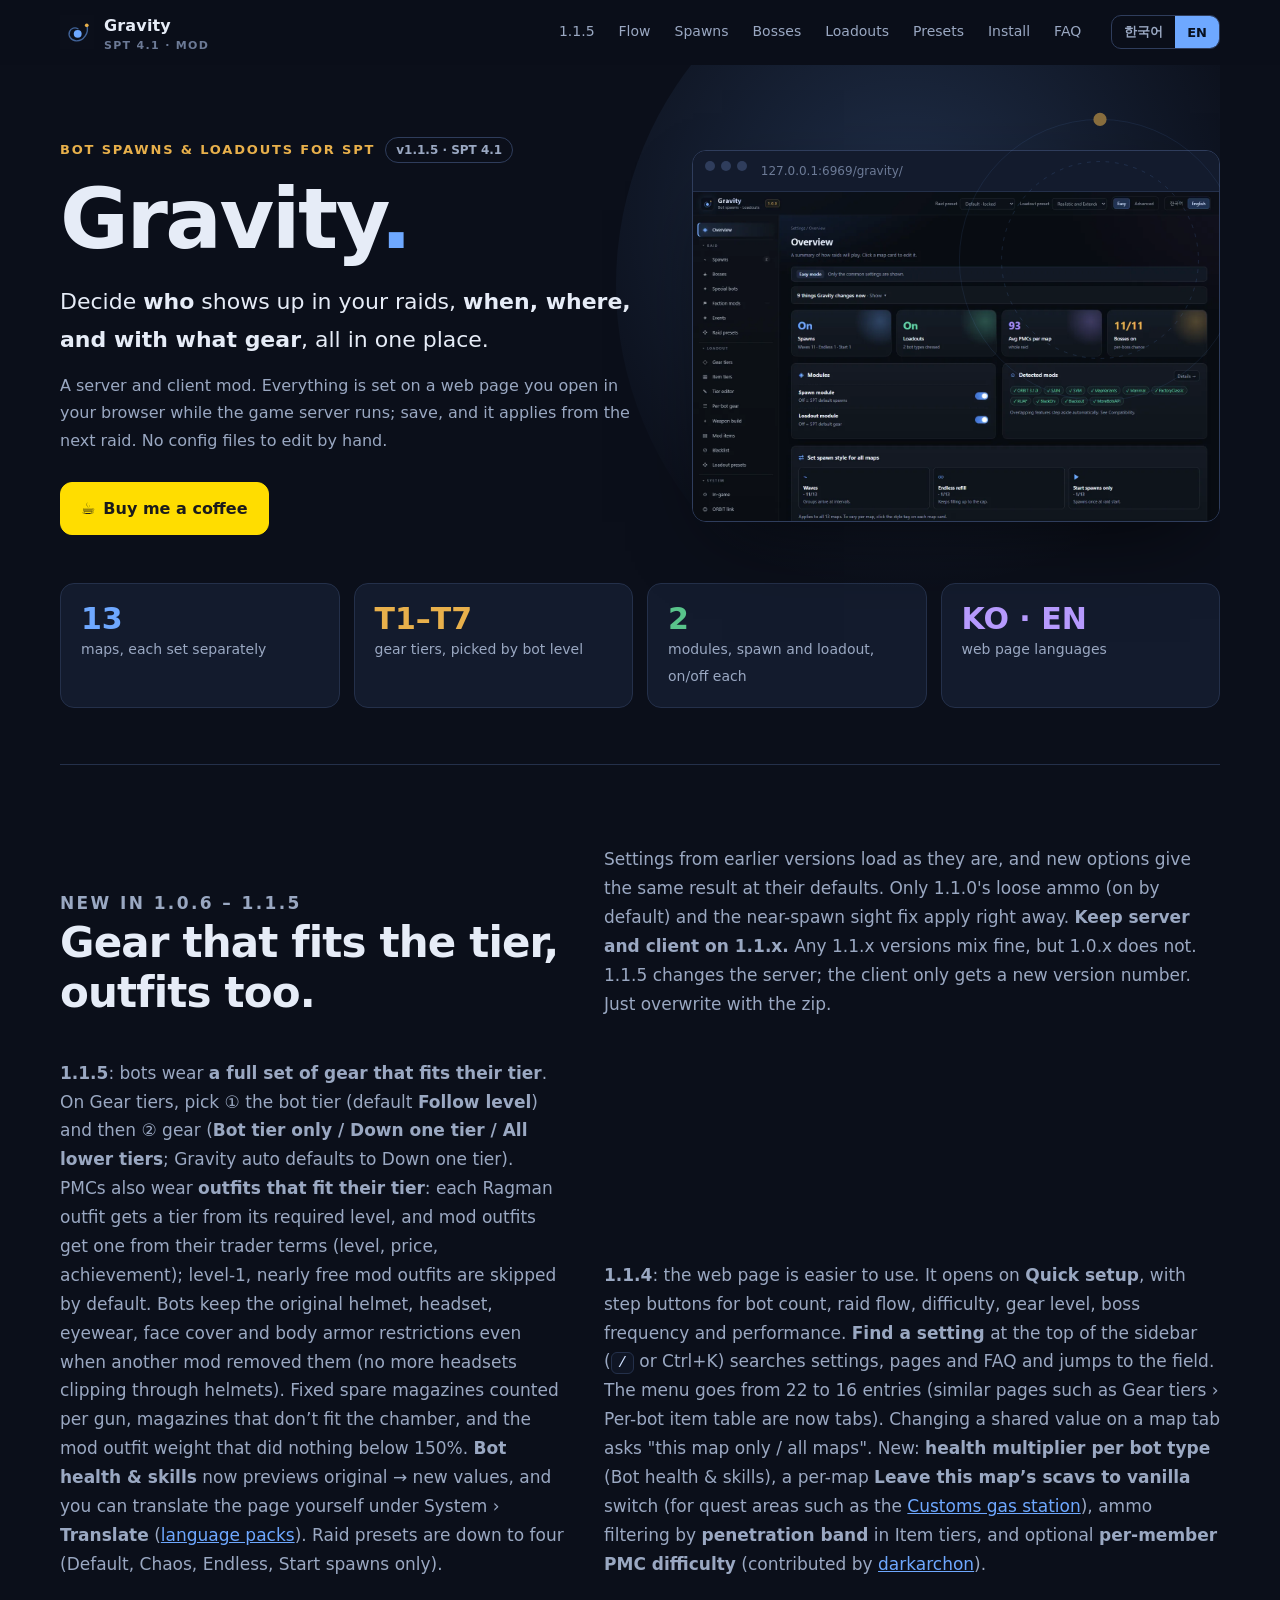
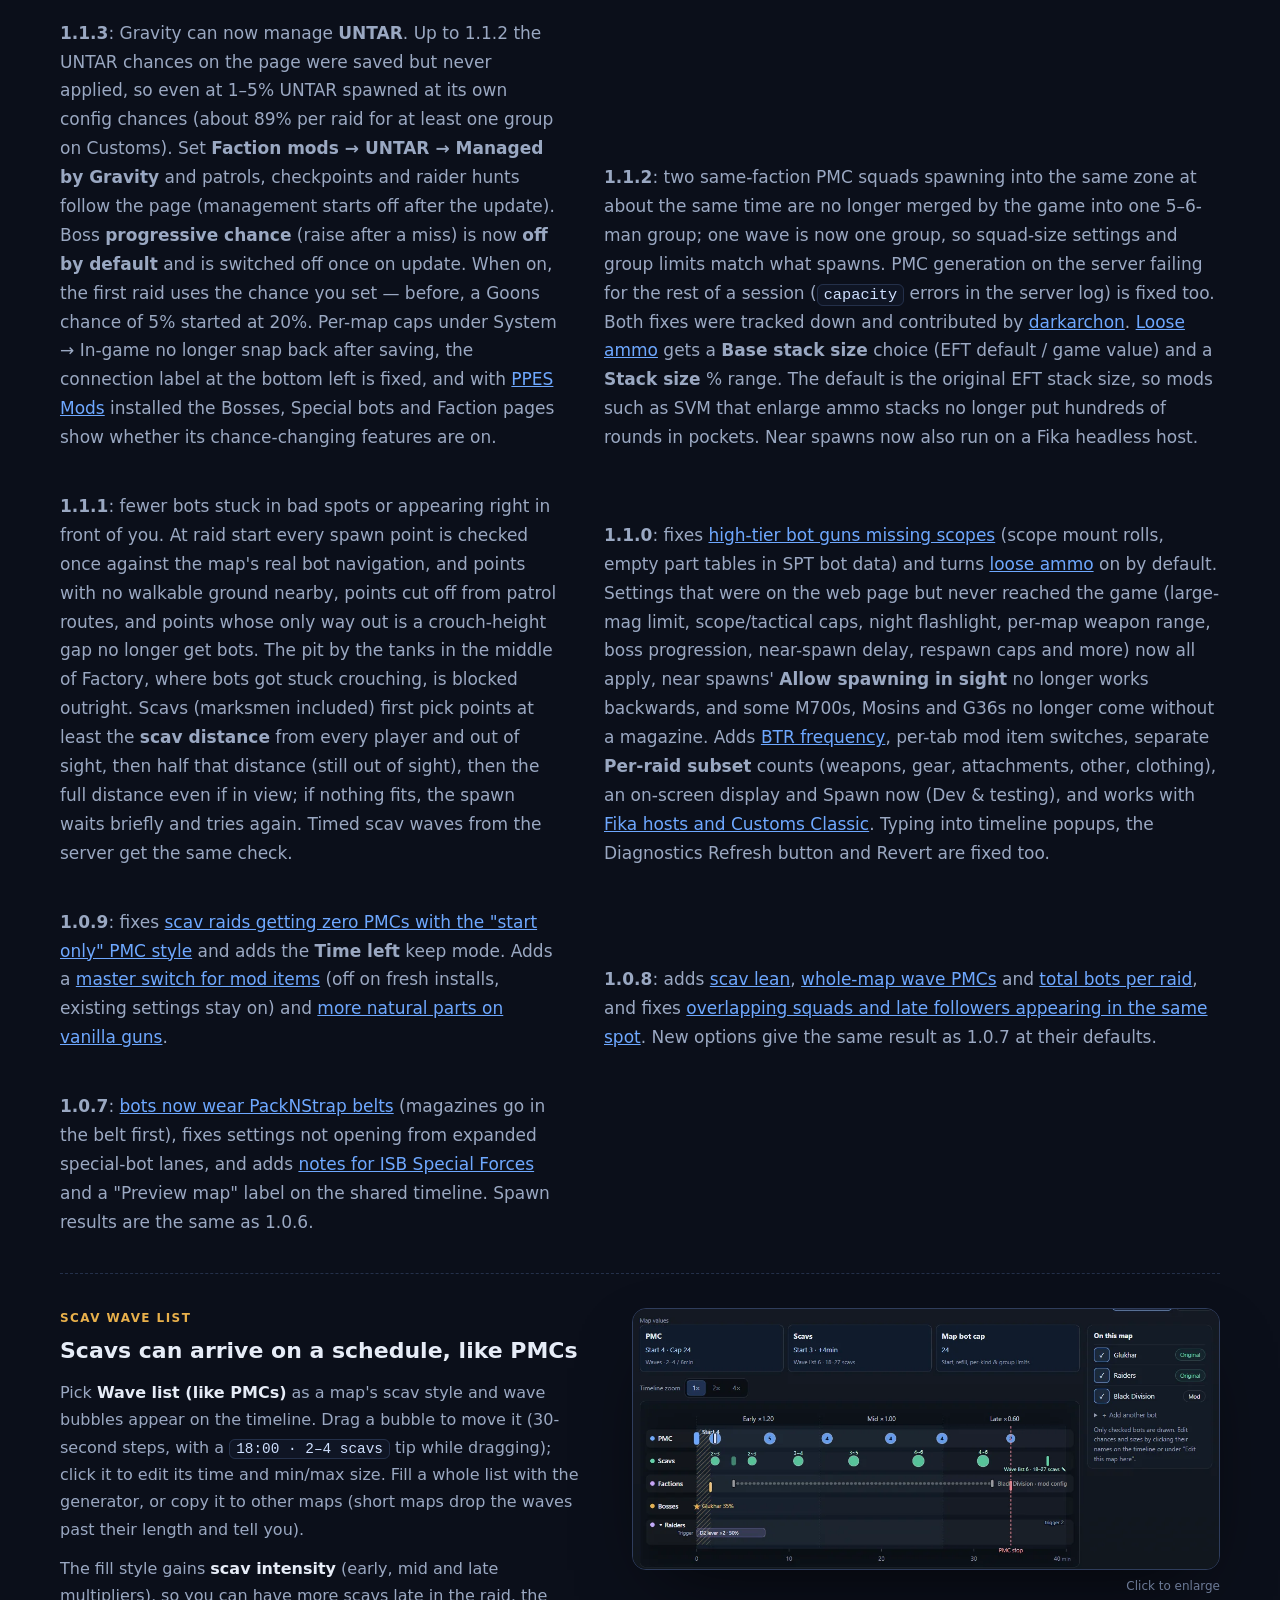
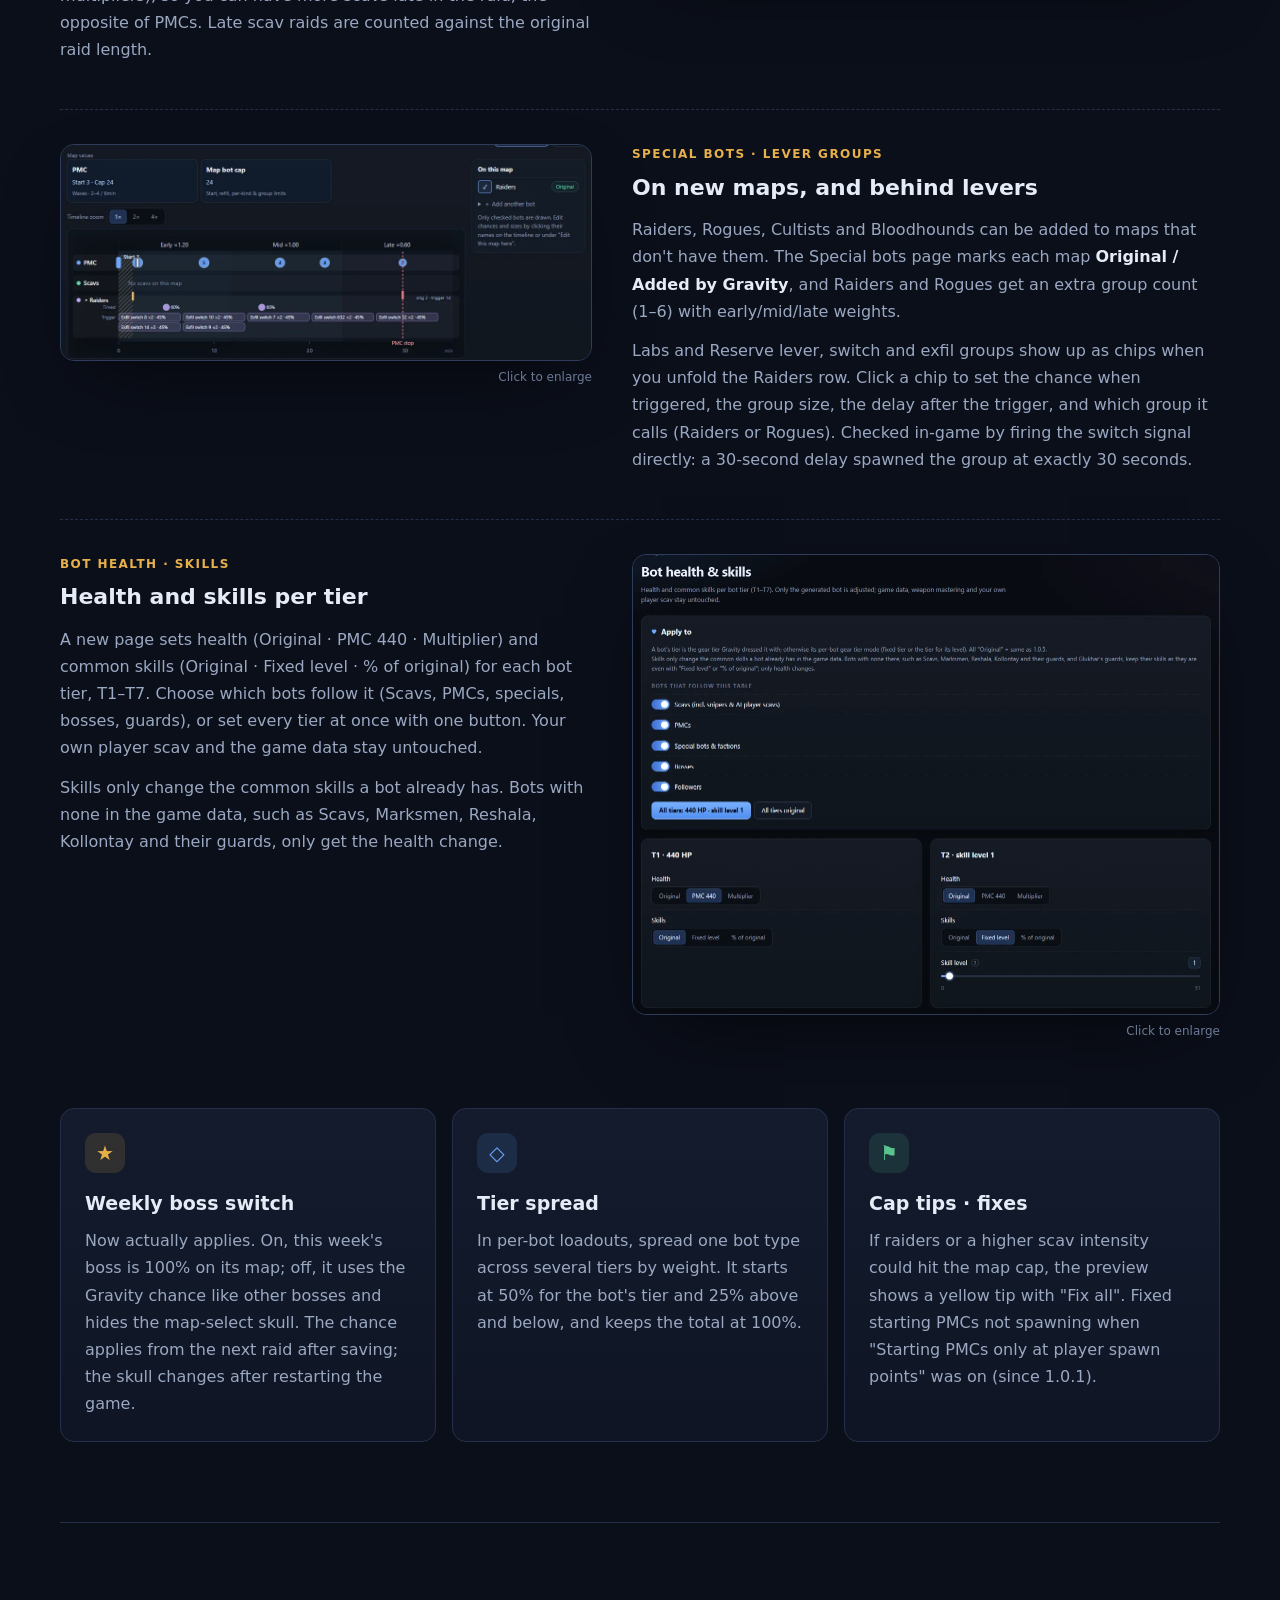
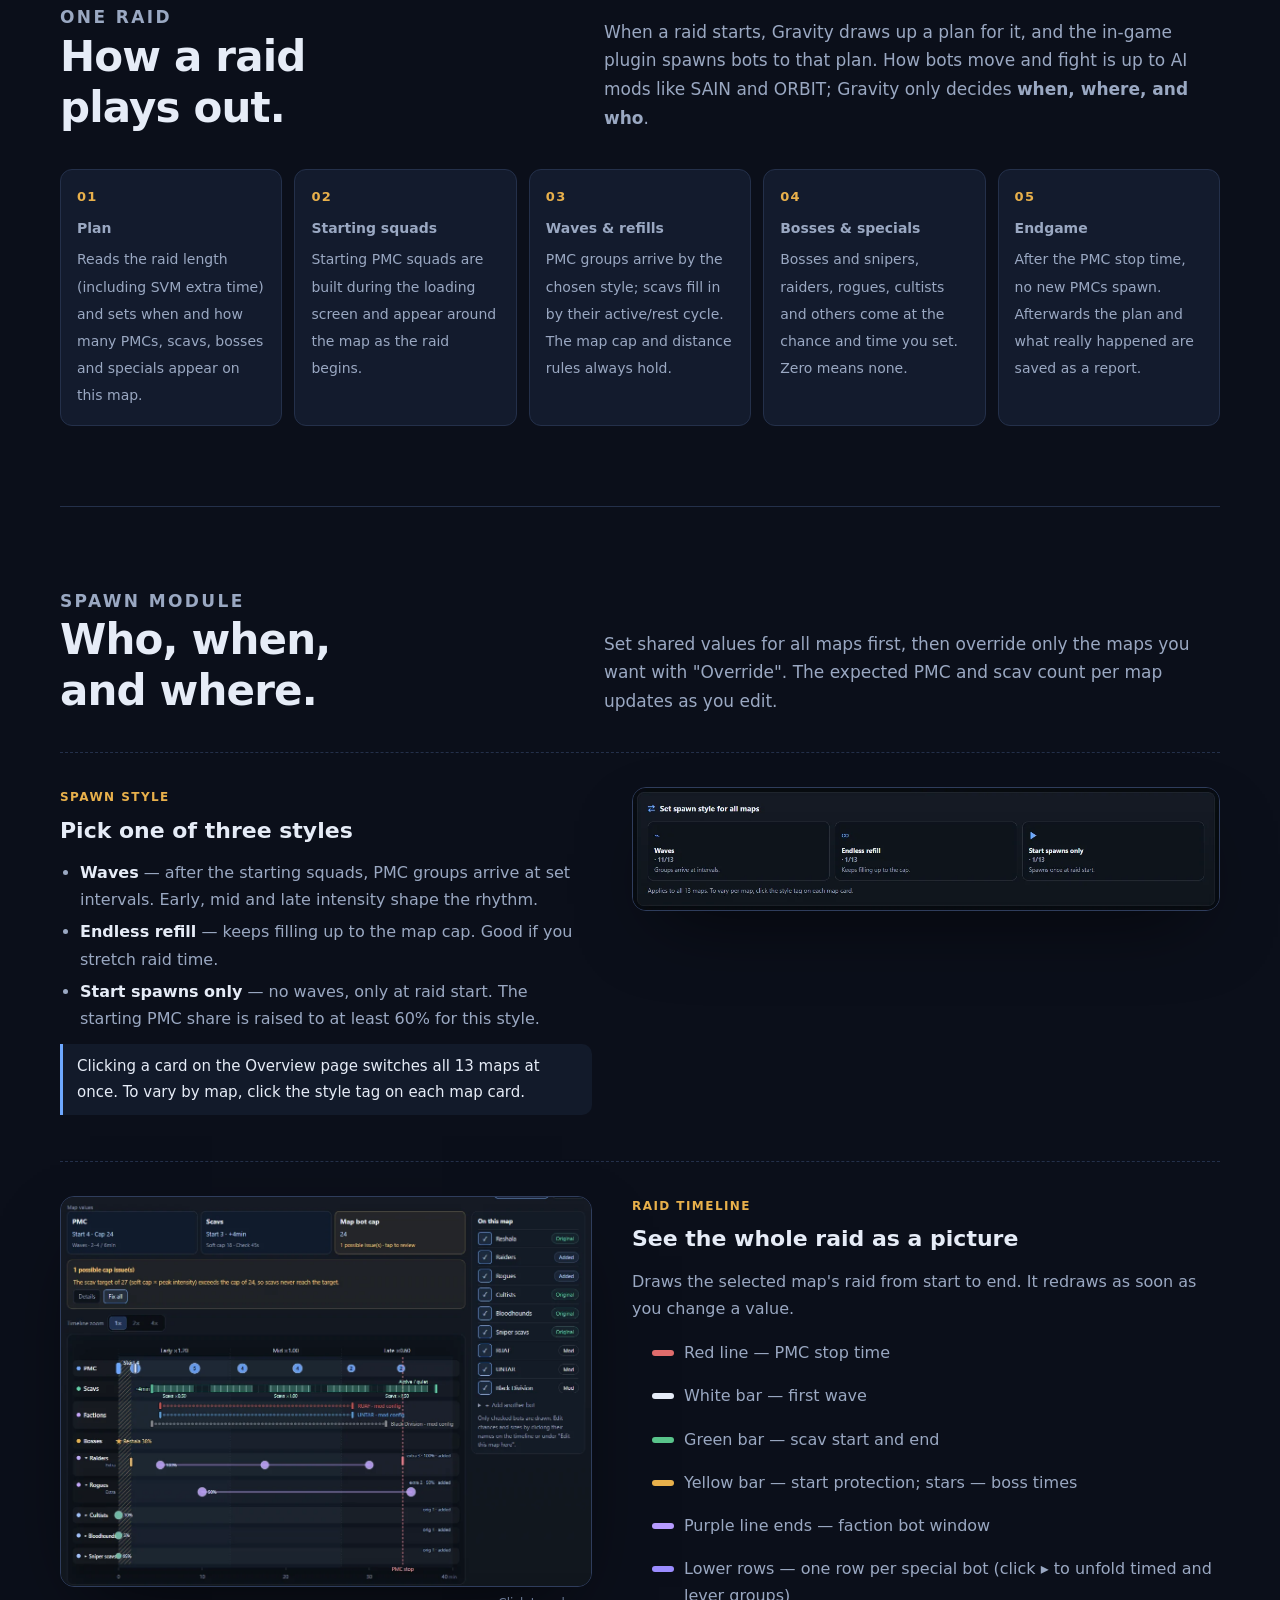
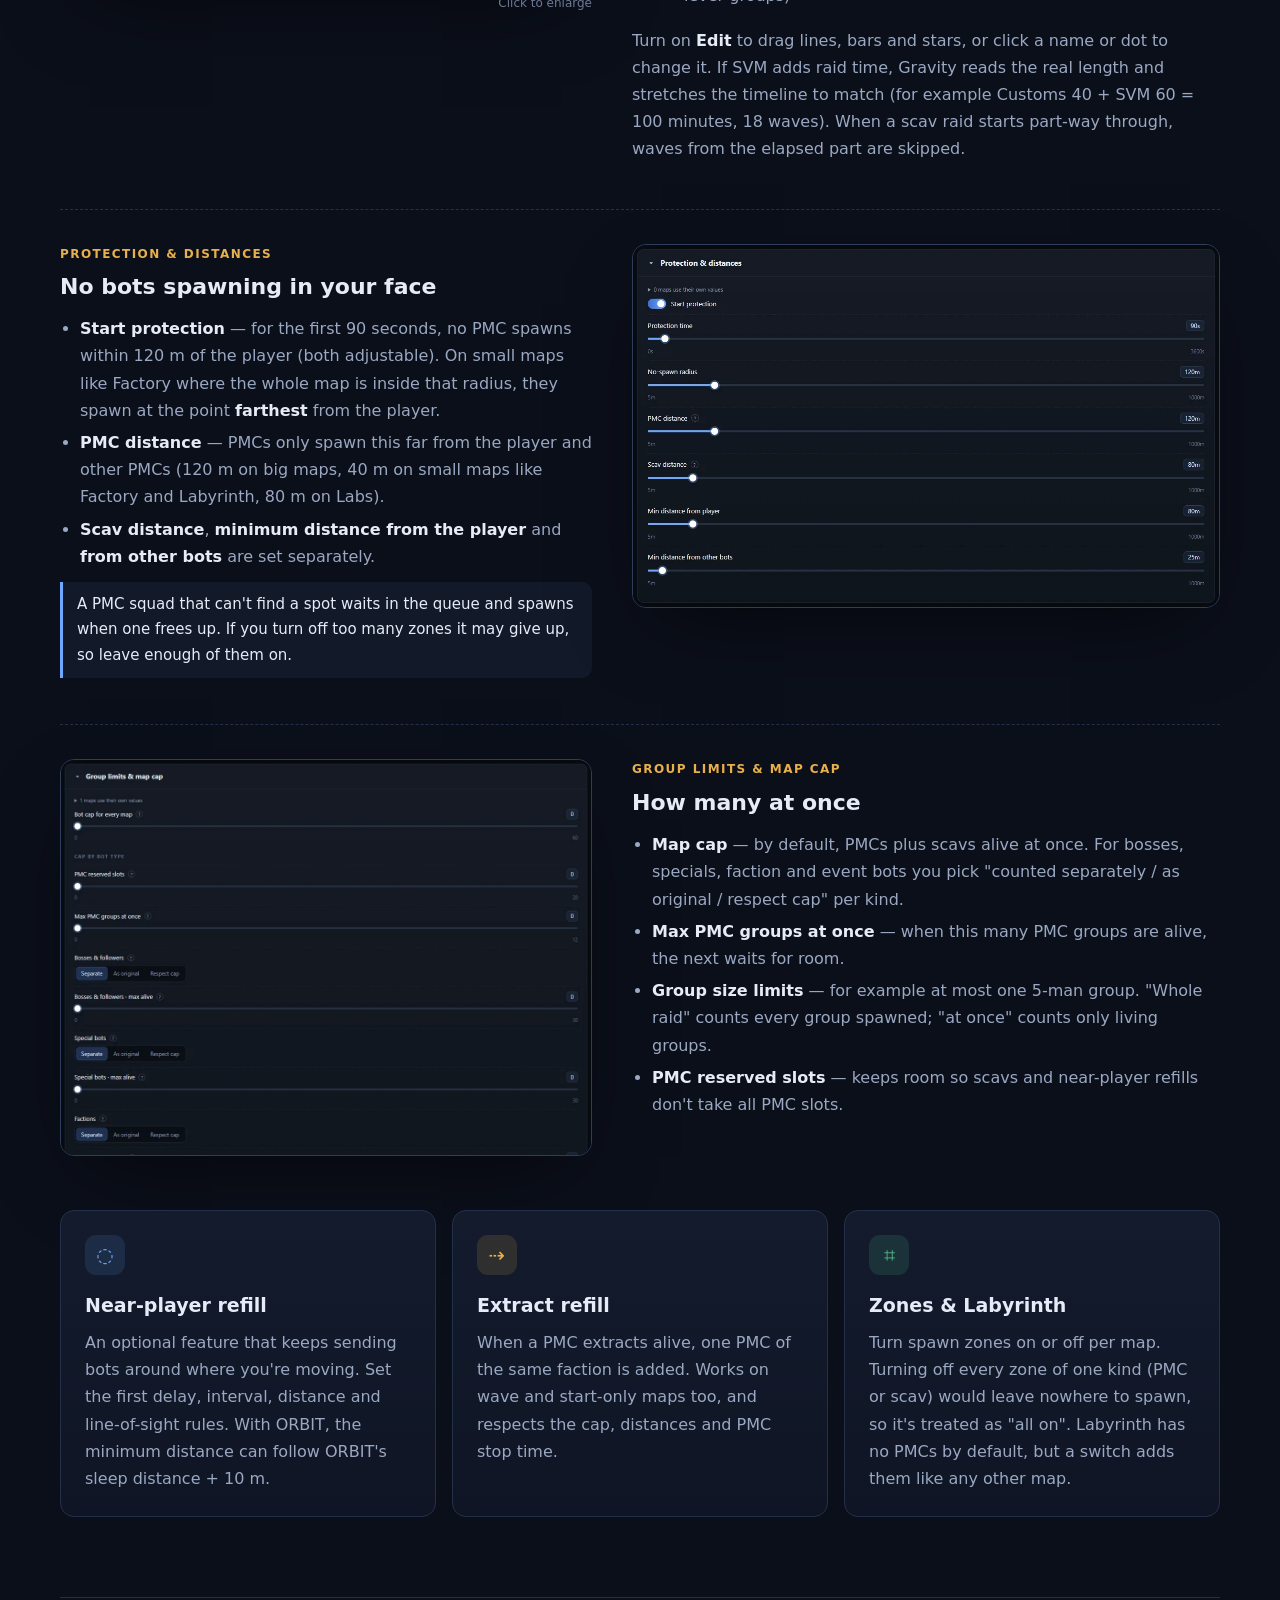
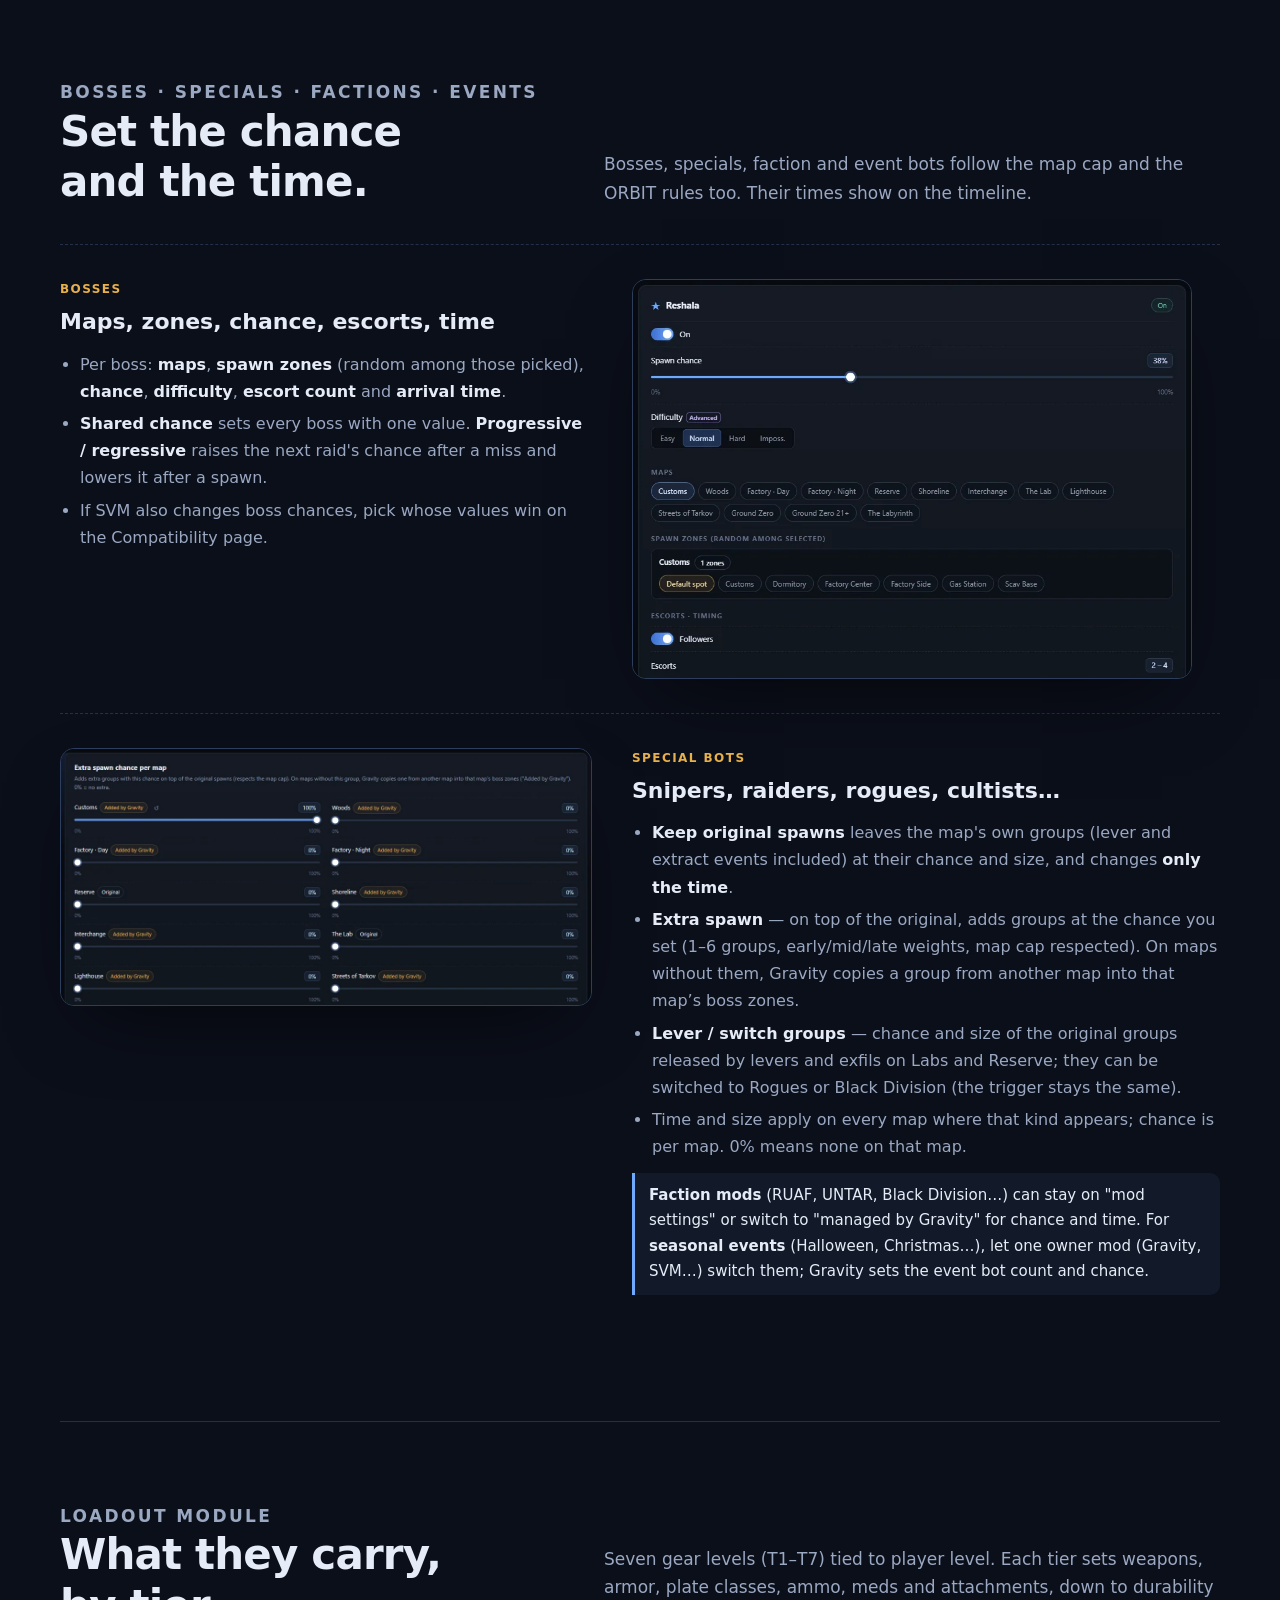
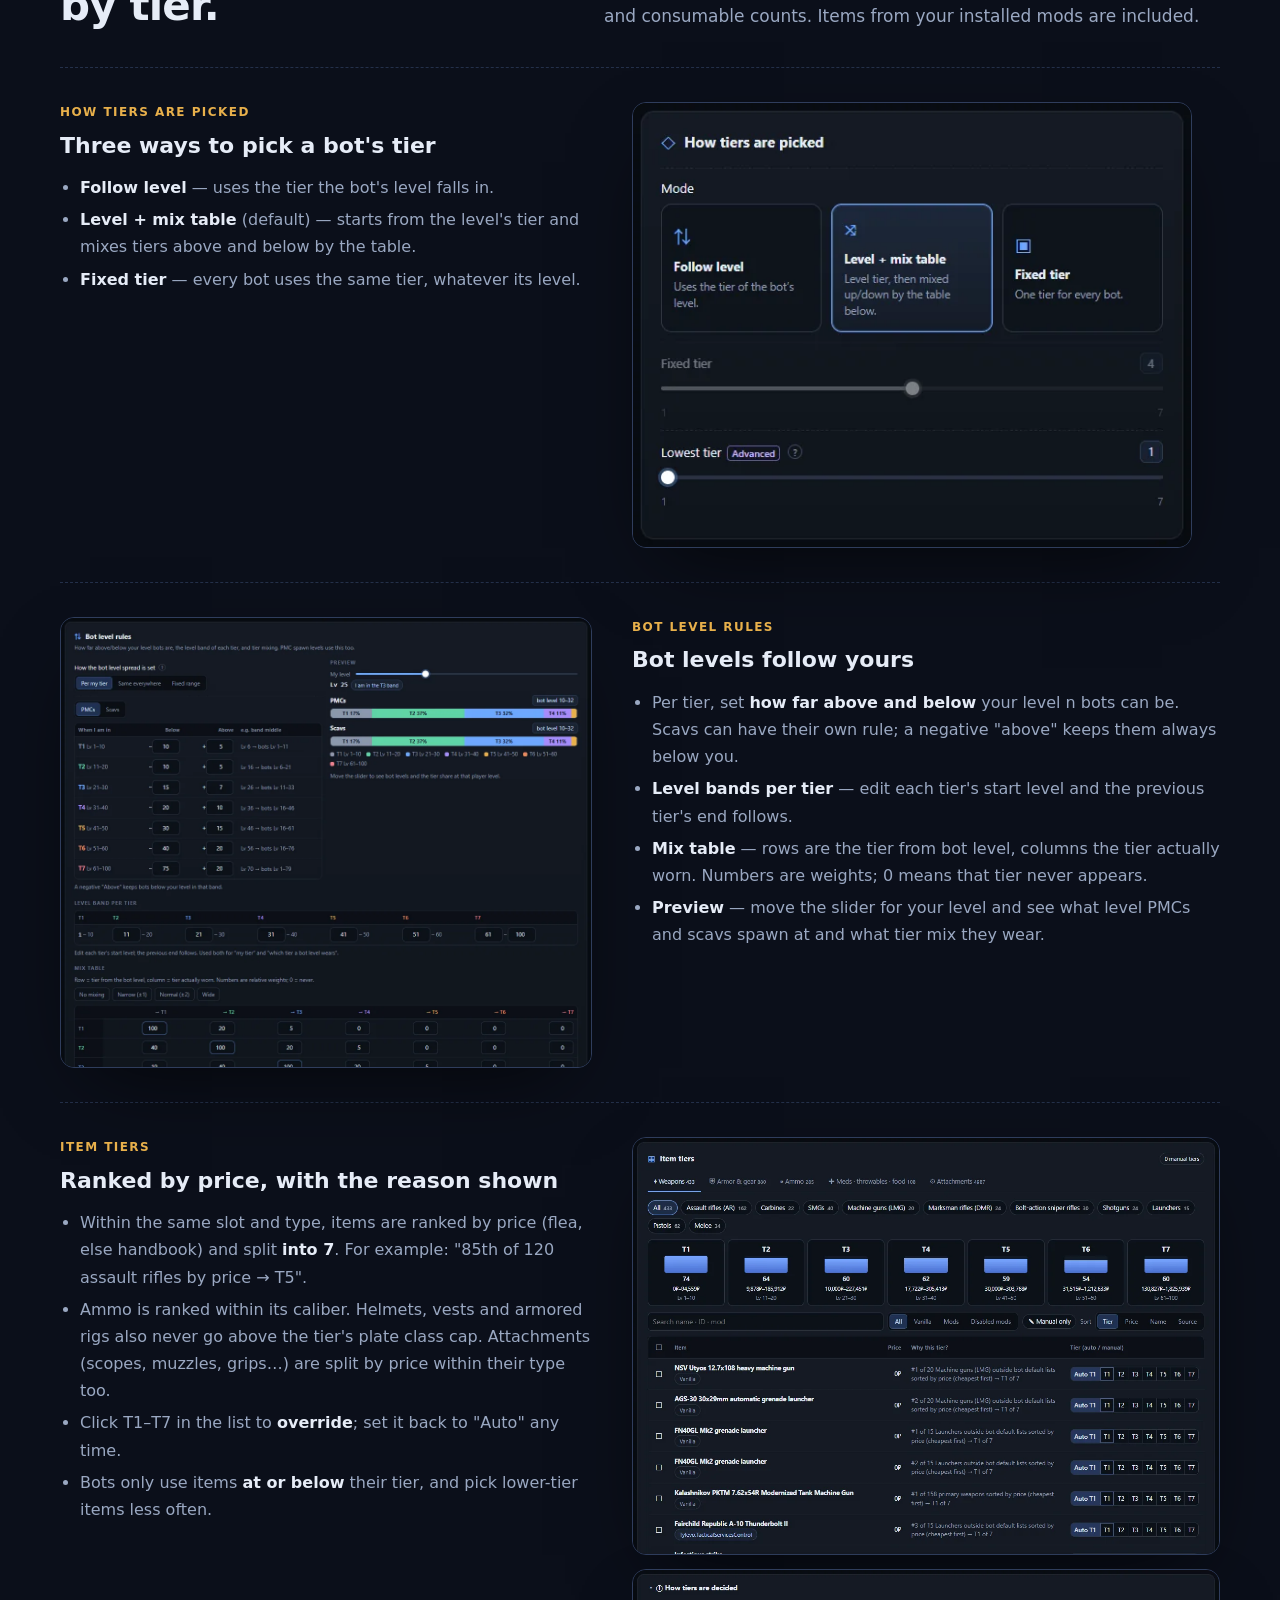
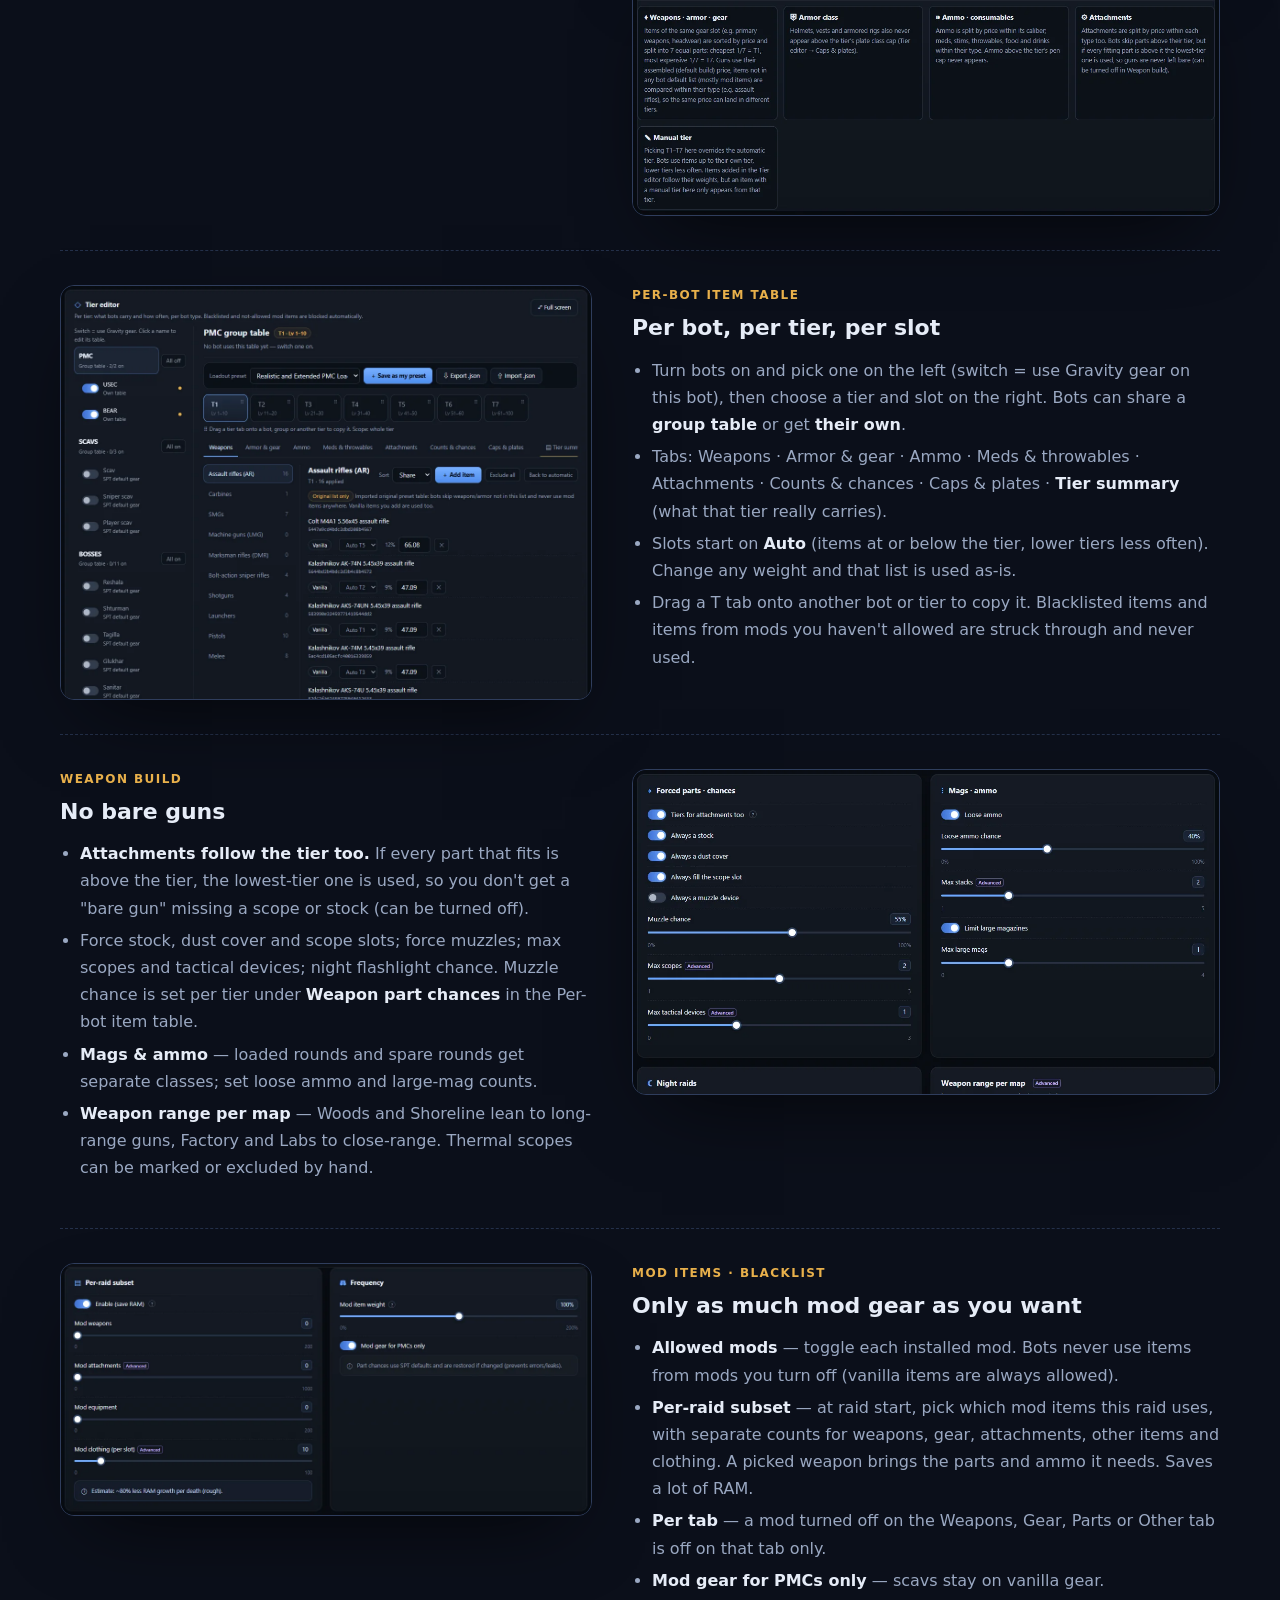
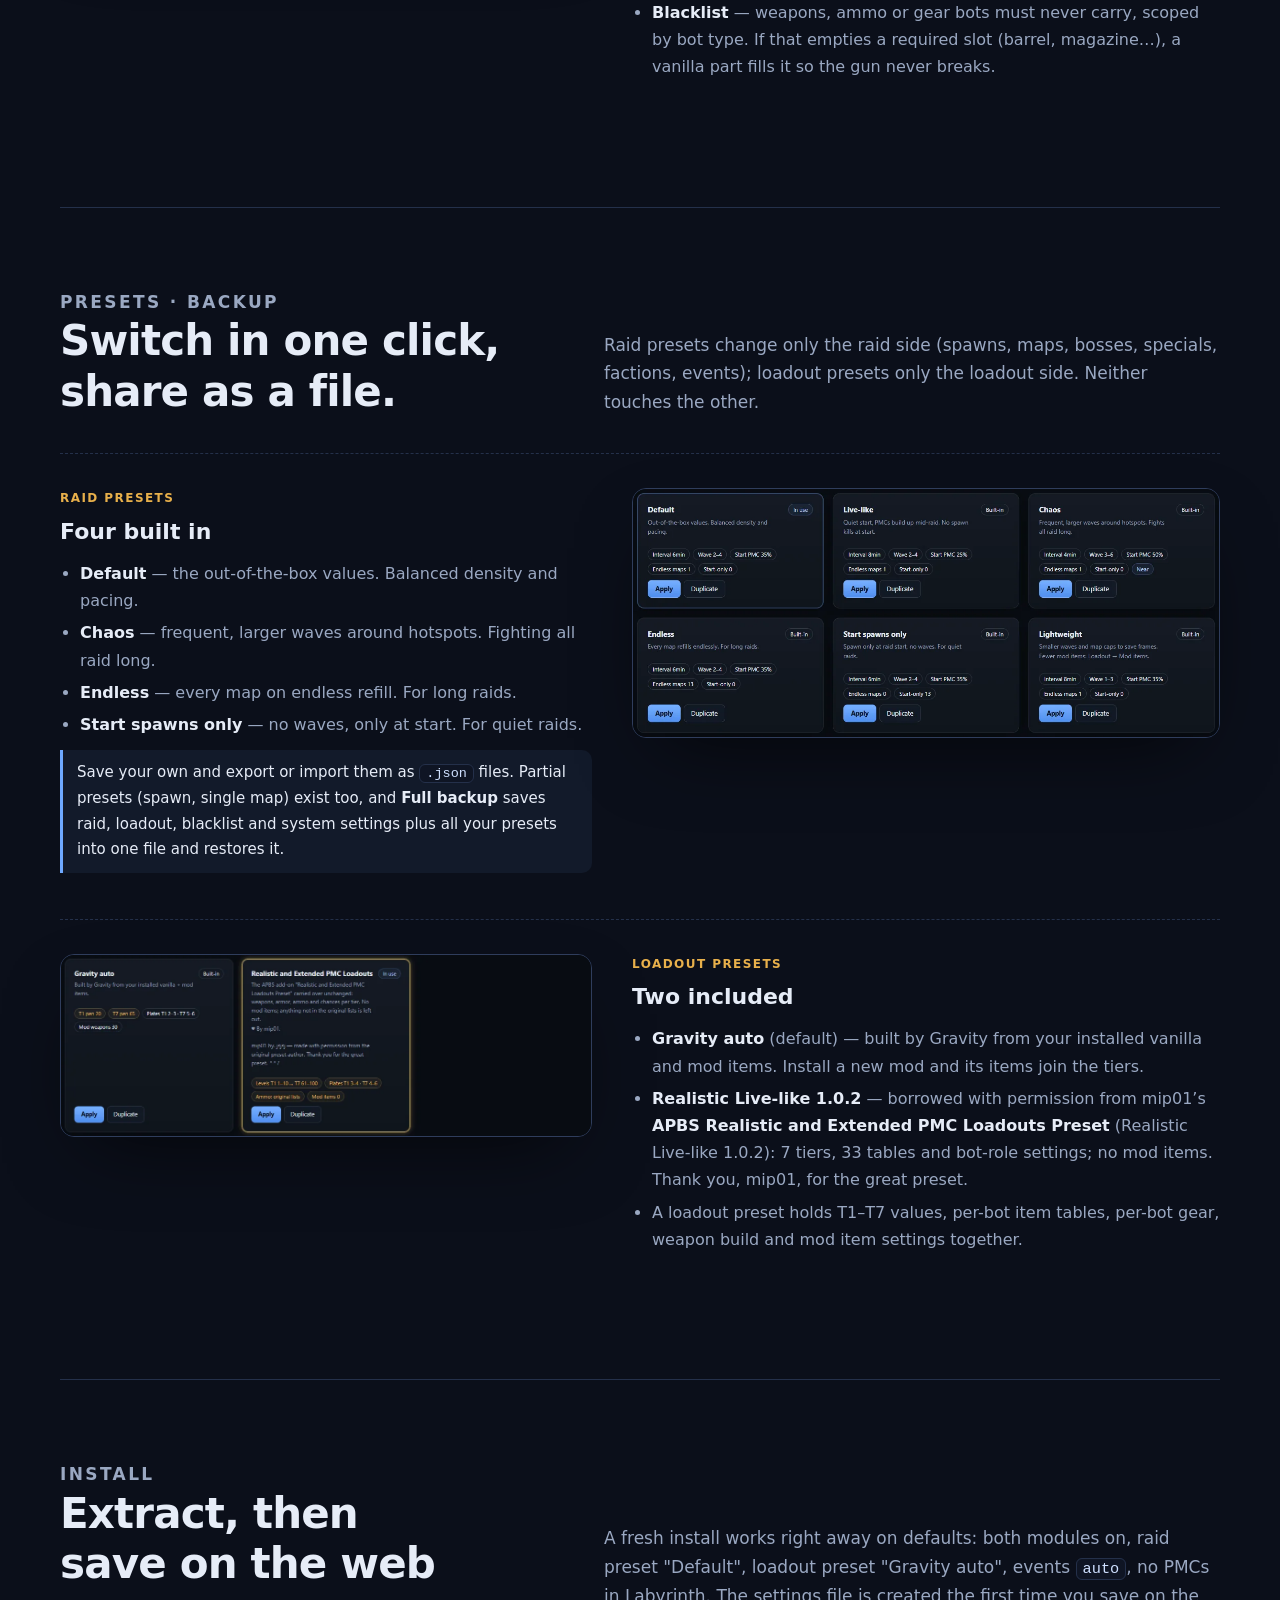
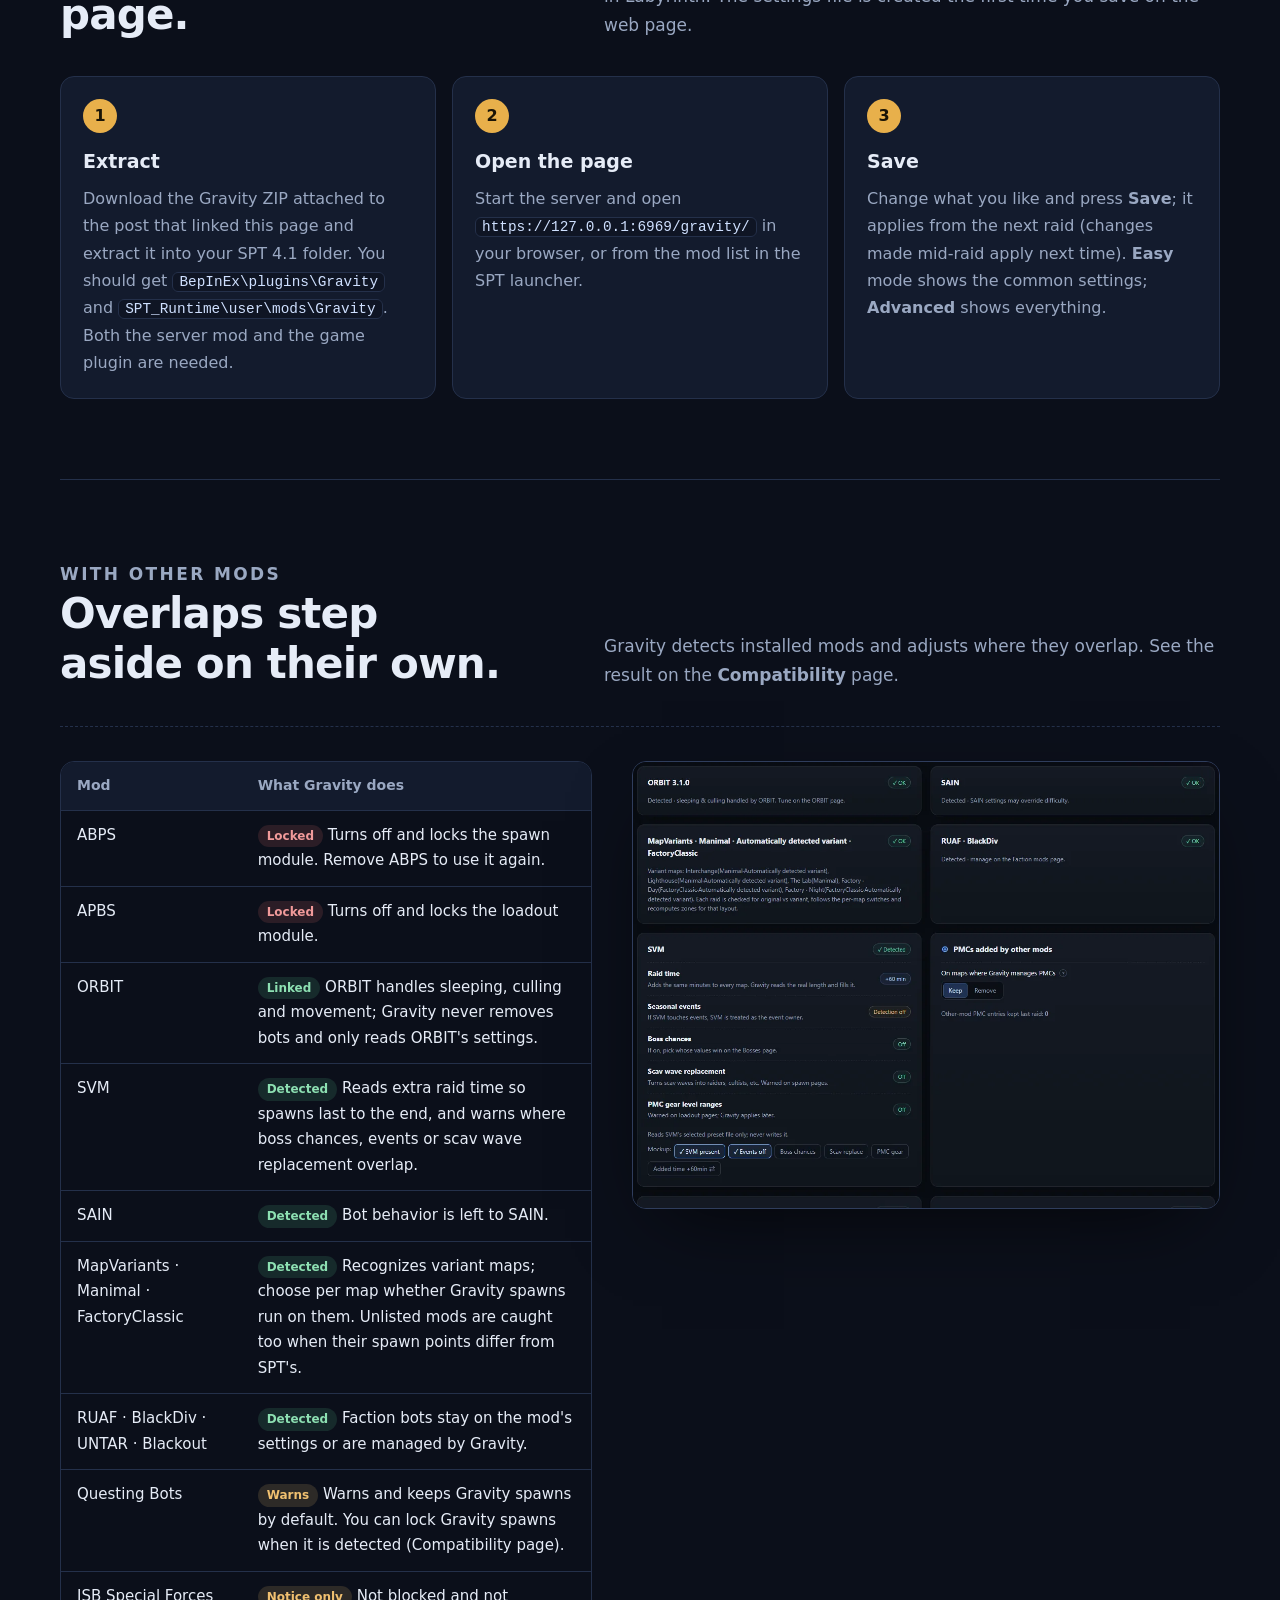
==== commit 3fe9417a: "1.1.5 README 한/영 기능 소개, 사이트 새 소식 1.1.5·버전 표기·아카 페이지, 변경 이력 10건" ====
--- a/site/arca/index.html
+++ b/site/arca/index.html
@@ -35,7 +35,7 @@
       <span>Gravity<small>SPT 4.1 · MOD</small></span>
     </a>
     <nav class="main-nav" aria-label="주요 메뉴" data-label-ko="주요 메뉴" data-label-en="Main navigation">
-      <a href="#new"><span class="ko">1.1.4</span><span class="en" lang="en">1.1.4</span></a>
+      <a href="#new"><span class="ko">1.1.5</span><span class="en" lang="en">1.1.5</span></a>
       <a href="#flow"><span class="ko">흐름</span><span class="en" lang="en">Flow</span></a>
       <a href="#spawn"><span class="ko">스폰</span><span class="en" lang="en">Spawns</span></a>
       <a href="#bosses"><span class="ko">보스·특수 봇</span><span class="en" lang="en">Bosses</span></a>
@@ -56,7 +56,7 @@
   <section class="hero wrap" id="top" aria-labelledby="hero-title">
     <div class="hero-grid">
       <div>
-        <p class="eyebrow"><span class="ko">SPT 봇 스폰·장비 관리</span><span class="en" lang="en">Bot spawns &amp; loadouts for SPT</span><span class="version">v1.1.4 · SPT 4.1</span></p>
+        <p class="eyebrow"><span class="ko">SPT 봇 스폰·장비 관리</span><span class="en" lang="en">Bot spawns &amp; loadouts for SPT</span><span class="version">v1.1.5 · SPT 4.1</span></p>
         <h1 id="hero-title">Gravity<span>.</span></h1>
         <p class="hero-lead"><span class="ko">레이드에 <b>누가, 언제, 어디서, 무엇을 들고</b> 나오는지 한 곳에서 정합니다.</span><span class="en" lang="en">Decide <b>who</b> shows up in your raids, <b>when, where, and with what gear</b>, all in one place.</span></p>
         <p class="hero-context"><span class="ko">서버와 클라이언트로 이루어진 모드입니다. 게임 서버가 켜져 있을 때 브라우저로 여는 웹 화면에서 모든 설정을 하고, 저장하면 다음 레이드부터 적용됩니다. 설정 파일을 직접 열어 고칠 필요가 없습니다.</span><span class="en" lang="en">A server and client mod. Everything is set on a web page you open in your browser while the game server runs; save, and it applies from the next raid. No config files to edit by hand.</span></p>
@@ -90,11 +90,12 @@
   <!-- 1.0.6 새 기능 -->
   <section class="section wrap" id="new" aria-labelledby="new-title">
     <div class="section-heading">
-      <div><p class="kicker"><span class="ko">1.0.6 ~ 1.1.4에서 달라진 점</span><span class="en" lang="en">New in 1.0.6 – 1.1.4</span></p>
-        <h2 id="new-title"><span class="ko">쉽게 맞추고,<br>바로 찾고.</span><span class="en" lang="en">Easy to set,<br>quick to find.</span></h2></div>
-      <p><span class="ko">이전 판 설정 파일은 그대로 읽히고, 새 칸은 기본값이면 이전 판과 같은 결과입니다. 1.1.0의 낱개 탄약(기본 켜짐)과 근처 보충 시야 수정만 바로 적용됩니다. <b>서버와 클라이언트는 1.1.x끼리</b> 맞추십시오. 1.1.x끼리는 섞어 써도 되지만, 1.0.x와는 맞지 않습니다. 1.1.4는 서버와 클라이언트가 둘 다 바뀌었으니 둘 다 1.1.4로 바꾸십시오.</span><span class="en" lang="en">Settings from earlier versions load as they are, and new options give the same result at their defaults. Only 1.1.0's loose ammo (on by default) and the near-spawn sight fix apply right away. <b>Keep server and client on 1.1.x.</b> Any 1.1.x versions mix fine, but 1.0.x does not. 1.1.4 changes both server and client, so update both to 1.1.4.</span></p>
+      <div><p class="kicker"><span class="ko">1.0.6 ~ 1.1.5에서 달라진 점</span><span class="en" lang="en">New in 1.0.6 – 1.1.5</span></p>
+        <h2 id="new-title"><span class="ko">티어에 맞는 장비,<br>티어에 맞는 옷.</span><span class="en" lang="en">Gear that fits the tier,<br>outfits too.</span></h2></div>
+      <p><span class="ko">이전 판 설정 파일은 그대로 읽히고, 새 칸은 기본값이면 이전 판과 같은 결과입니다. 1.1.0의 낱개 탄약(기본 켜짐)과 근처 보충 시야 수정만 바로 적용됩니다. <b>서버와 클라이언트는 1.1.x끼리</b> 맞추십시오. 1.1.x끼리는 섞어 써도 되지만, 1.0.x와는 맞지 않습니다. 1.1.5는 서버가 바뀌었고 클라이언트는 버전 표기만 바뀌었습니다. zip째 덮어쓰면 됩니다.</span><span class="en" lang="en">Settings from earlier versions load as they are, and new options give the same result at their defaults. Only 1.1.0's loose ammo (on by default) and the near-spawn sight fix apply right away. <b>Keep server and client on 1.1.x.</b> Any 1.1.x versions mix fine, but 1.0.x does not. 1.1.5 changes the server; the client only gets a new version number. Just overwrite with the zip.</span></p>
+      <p><span class="ko"><b>1.1.5</b>: 봇이 <b>티어에 맞는 장비 한 벌</b>을 입습니다. 장비 티어 화면에서 ① 봇 티어 정하기(기본 <b>레벨 따라가기</b>)와 ② 장비 고르기(<b>봇 티어 장비만 / 한 티어 아래까지 / 아래 티어 전부</b>, Gravity 자동 기본은 한 티어 아래까지)를 순서대로 고릅니다. PMC는 <b>옷도 티어에 맞게</b> 입습니다: 래그맨 의상의 요구 레벨로 옷마다 티어를 매기고, 모드 옷도 상인 판매 조건(레벨·값·업적)으로 티어를 정합니다(레벨 1·거의 공짜인 모드 옷은 기본으로 안 입음). 다른 모드가 지운 헬멧·헤드셋·안경·얼굴 가리개·방탄복 겹침 제한도 봇은 원래대로 지킵니다(헬멧 위에 헤드셋이 겹쳐 보이던 것). 예비 탄창이 총마다 따로 세여 넘치던 것, 약실에 안 맞는 탄창, 모드 옷 등장 배율이 150% 아래에서 먹지 않던 것을 고쳤습니다. <b>봇 체력 · 스킬</b>에서 원래 → 바뀐 체력·스킬을 미리 보고, 시스템 › <b>번역</b>에서 화면을 직접 번역해 넣을 수 있습니다(<a href="#faq-lang">언어 팩</a>). 레이드 프리셋은 4개(기본·난전·무한 리필·시작 스폰만)로 정리했습니다.</span><span class="en" lang="en"><b>1.1.5</b>: bots wear <b>a full set of gear that fits their tier</b>. On Gear tiers, pick ① the bot tier (default <b>Follow level</b>) and then ② gear (<b>Bot tier only / Down one tier / All lower tiers</b>; Gravity auto defaults to Down one tier). PMCs also wear <b>outfits that fit their tier</b>: each Ragman outfit gets a tier from its required level, and mod outfits get one from their trader terms (level, price, achievement); level-1, nearly free mod outfits are skipped by default. Bots keep the original helmet, headset, eyewear, face cover and body armor restrictions even when another mod removed them (no more headsets clipping through helmets). Fixed spare magazines counted per gun, magazines that don’t fit the chamber, and the mod outfit weight that did nothing below 150%. <b>Bot health &amp; skills</b> now previews original → new values, and you can translate the page yourself under System › <b>Translate</b> (<a href="#faq-lang">language packs</a>). Raid presets are down to four (Default, Chaos, Endless, Start spawns only).</span></p>
       <p><span class="ko"><b>1.1.4</b>: 웹 설정을 쉽게 바꿨습니다. 처음 열면 <b>빠른 설정</b>이 나와 봇 인원·레이드 흐름·난이도·장비 수준·보스 빈도·성능을 단계 버튼으로 맞춥니다. 사이드바 맨 위 <b>설정 찾기</b>(<code>/</code> 또는 Ctrl+K)로 칸·페이지·FAQ를 찾으면 그 칸으로 바로 갑니다. 메뉴는 22개에서 16개로 줄였습니다(장비 티어 › 봇별 아이템 표처럼 비슷한 화면은 탭으로). 맵 탭에서 공통 값을 따르는 칸을 바꾸면 "이 맵만 / 모든 맵"을 고르는 막대가 뜹니다. <b>봇 종류별 체력 배율</b>(봇 체력 · 스킬), 맵별 <b>이 맵 스캐브는 바닐라에 맡기기</b>(<a href="#faq-gas-station">세관 주유소</a>처럼 퀘스트 구역에 스캐브가 잘 안 나올 때), 아이템 티어 탄약 <b>관통력 구간</b> 거르기, PMC <b>대원마다 난이도</b>(선택, <a href="#fika-thanks">darkarchon님</a> 기여)를 넣었습니다.</span><span class="en" lang="en"><b>1.1.4</b>: the web page is easier to use. It opens on <b>Quick setup</b>, with step buttons for bot count, raid flow, difficulty, gear level, boss frequency and performance. <b>Find a setting</b> at the top of the sidebar (<code>/</code> or Ctrl+K) searches settings, pages and FAQ and jumps to the field. The menu goes from 22 to 16 entries (similar pages such as Gear tiers › Per-bot item table are now tabs). Changing a shared value on a map tab asks "this map only / all maps". New: <b>health multiplier per bot type</b> (Bot health &amp; skills), a per-map <b>Leave this map’s scavs to vanilla</b> switch (for quest areas such as the <a href="#faq-gas-station">Customs gas station</a>), ammo filtering by <b>penetration band</b> in Item tiers, and optional <b>per-member PMC difficulty</b> (contributed by <a href="#fika-thanks">darkarchon</a>).</span></p>
-      <p><span class="ko"><b>1.1.3</b>: <b>UNTAR</b>를 Gravity가 관리할 수 있습니다. 1.1.2까지는 웹의 UNTAR 확률이 저장만 되고 적용되지 않아, 1~5%로 정해도 UNTAR 자체 설정 확률(세관에서 한 판에 하나라도 나올 확률 약 89%)로 나왔습니다. 이제 <b>팩션 모드 → UNTAR → Gravity가 관리</b>로 두면 순찰·검문소·레이더 사냥조가 웹 값대로 나옵니다(업데이트 직후에는 관리 꺼짐). 보스 <b>점증</b>(안 나오면 다음 판 확률 올리기)은 <b>기본 꺼짐</b>이 되고 업데이트할 때 한 번 꺼집니다. 켜 두어도 첫 판은 정한 확률 그대로입니다 — 전에는 5%로 정한 굿즈도 첫 판부터 20%였습니다. 시스템 → 인게임의 맵별 상한이 저장하면 되돌아가던 것, 왼쪽 아래 연결 표시를 고쳤고, <a href="#faq-ppes">PastPresentEventSelector</a>를 같이 쓰면 확률을 바꾸는 기능이 켜져 있는지 보스·특수 봇·팩션 화면에 보여 줍니다.</span><span class="en" lang="en"><b>1.1.3</b>: Gravity can now manage <b>UNTAR</b>. Up to 1.1.2 the UNTAR chances on the page were saved but never applied, so even at 1–5% UNTAR spawned at its own config chances (about 89% per raid for at least one group on Customs). Set <b>Faction mods → UNTAR → Managed by Gravity</b> and patrols, checkpoints and raider hunts follow the page (management starts off after the update). Boss <b>progressive chance</b> (raise after a miss) is now <b>off by default</b> and is switched off once on update. When on, the first raid uses the chance you set — before, a Goons chance of 5% started at 20%. Per-map caps under System → In-game no longer snap back after saving, the connection label at the bottom left is fixed, and with <a href="#faq-ppes">PastPresentEventSelector</a> installed the Bosses, Special bots and Faction pages show whether its chance-changing features are on.</span></p>
+      <p><span class="ko"><b>1.1.3</b>: <b>UNTAR</b>를 Gravity가 관리할 수 있습니다. 1.1.2까지는 웹의 UNTAR 확률이 저장만 되고 적용되지 않아, 1~5%로 정해도 UNTAR 자체 설정 확률(세관에서 한 판에 하나라도 나올 확률 약 89%)로 나왔습니다. 이제 <b>팩션 모드 → UNTAR → Gravity가 관리</b>로 두면 순찰·검문소·레이더 사냥조가 웹 값대로 나옵니다(업데이트 직후에는 관리 꺼짐). 보스 <b>점증</b>(안 나오면 다음 판 확률 올리기)은 <b>기본 꺼짐</b>이 되고 업데이트할 때 한 번 꺼집니다. 켜 두어도 첫 판은 정한 확률 그대로입니다 — 전에는 5%로 정한 굿즈도 첫 판부터 20%였습니다. 시스템 → 인게임의 맵별 상한이 저장하면 되돌아가던 것, 왼쪽 아래 연결 표시를 고쳤고, <a href="#faq-ppes">PPES Mods</a>를 같이 쓰면 확률을 바꾸는 기능이 켜져 있는지 보스·특수 봇·팩션 화면에 보여 줍니다.</span><span class="en" lang="en"><b>1.1.3</b>: Gravity can now manage <b>UNTAR</b>. Up to 1.1.2 the UNTAR chances on the page were saved but never applied, so even at 1–5% UNTAR spawned at its own config chances (about 89% per raid for at least one group on Customs). Set <b>Faction mods → UNTAR → Managed by Gravity</b> and patrols, checkpoints and raider hunts follow the page (management starts off after the update). Boss <b>progressive chance</b> (raise after a miss) is now <b>off by default</b> and is switched off once on update. When on, the first raid uses the chance you set — before, a Goons chance of 5% started at 20%. Per-map caps under System → In-game no longer snap back after saving, the connection label at the bottom left is fixed, and with <a href="#faq-ppes">PPES Mods</a> installed the Bosses, Special bots and Faction pages show whether its chance-changing features are on.</span></p>
       <p><span class="ko"><b>1.1.2</b>: 같은 진영 PMC 분대 둘이 같은 구역에 거의 동시에 나오면 게임이 한 무리로 합쳐 5~6명 분대가 되던 것을 고쳤습니다. 이제 웨이브 하나가 무리 하나라 분대 인원 설정과 동시 그룹 제한이 실제와 맞습니다. 서버에서 PMC 생성이 재시작 전까지 통째로 실패할 수 있던 것(서버 기록에 <code>capacity</code> 오류)도 고쳤습니다. 두 수정은 <a href="#fika-thanks">darkarchon님</a>이 원인을 찾아 고쳐 보내 주셨습니다. <a href="#faq-ammo-stack">낱개 탄약</a>에는 <b>한 칸 크기 기준</b>(EFT 기본 / 게임 값)과 <b>묶음 크기</b> % 범위가 생겼습니다. 기본은 EFT 원래 한 칸 크기라, SVM 같은 모드로 탄 묶음을 키워도 주머니에 수백 발이 들어가지 않습니다. Fika 헤드리스 서버에서 <b>근처 보충</b>이 한 번도 돌지 않던 것도 고쳤습니다.</span><span class="en" lang="en"><b>1.1.2</b>: two same-faction PMC squads spawning into the same zone at about the same time are no longer merged by the game into one 5–6-man group; one wave is now one group, so squad-size settings and group limits match what spawns. PMC generation on the server failing for the rest of a session (<code>capacity</code> errors in the server log) is fixed too. Both fixes were tracked down and contributed by <a href="#fika-thanks">darkarchon</a>. <a href="#faq-ammo-stack">Loose ammo</a> gets a <b>Base stack size</b> choice (EFT default / game value) and a <b>Stack size</b> % range. The default is the original EFT stack size, so mods such as SVM that enlarge ammo stacks no longer put hundreds of rounds in pockets. Near spawns now also run on a Fika headless host.</span></p>
       <p><span class="ko"><b>1.1.1</b>: 봇이 갇히는 자리나 사람 바로 앞에 나오던 것을 줄였습니다. 레이드를 시작할 때 맵의 실제 봇 이동 경로로 스폰 지점을 한 번 검사해, 가까이에 길이 없거나 순찰 경로와 끊겼거나 웅크려야 하는 낮은 통로로만 나갈 수 있는 지점에는 봇을 올리지 않습니다. 공장 가운데 탱크 옆 구덩이(봇이 웅크린 채 못 나오던 곳)는 따로 막았습니다. 스캐브(저격 스캐브 포함)는 모든 사람에게서 <b>스캐브 거리</b> 이상 떨어지고 보이지 않는 지점을 먼저 고릅니다. 없으면 거리 절반(안 보이는 지점), 그다음 스캐브 거리 이상인 보이는 지점 순으로 고르고, 그것도 없으면 잠시 미뤘다가 다시 고릅니다. 서버가 시간에 맞춰 내보내는 스캐브 무리에도 같은 검사가 적용됩니다.</span><span class="en" lang="en"><b>1.1.1</b>: fewer bots stuck in bad spots or appearing right in front of you. At raid start every spawn point is checked once against the map's real bot navigation, and points with no walkable ground nearby, points cut off from patrol routes, and points whose only way out is a crouch-height gap no longer get bots. The pit by the tanks in the middle of Factory, where bots got stuck crouching, is blocked outright. Scavs (marksmen included) first pick points at least the <b>scav distance</b> from every player and out of sight, then half that distance (still out of sight), then the full distance even if in view; if nothing fits, the spawn waits briefly and tries again. Timed scav waves from the server get the same check.</span></p>
       <p><span class="ko"><b>1.1.0</b>: <a href="#faq-scope">고티어 봇 총에 조준경이 빠지던 것</a>(조준경 마운트 굴림, SPT 봇 표의 빈 부품 표)을 고치고, <a href="#faq-ammo">낱개 탄약</a>이 기본으로 켜집니다. 웹 화면에 있었지만 게임에 적용되지 않던 설정(대용량 탄창 제한·조준경/전술 장치 개수·밤 손전등·맵별 무기 성향·보스 점증·근처 보충 간격·보충 상한 등)을 모두 실제로 적용했고, 근처 보충의 <b>시야 안에도 스폰 허용</b>이 거꾸로 동작하던 것과 M700·모신·G36 일부가 탄창 없이 나오던 것도 고쳤습니다. <a href="#faq-btr">BTR 빈도</a>, 무기·장비·부품·기타 탭별 모드 아이템 끄기, <b>레이드마다 일부만</b>의 종류별 개수(무기·장구류·부착물·기타·의상), 게임 화면 표시·지금 넣어 보기(개발 · 확인)가 들어갔고, <a href="#faq-fika-cc">Fika 호스트·세관 클래식</a>과 함께 쓸 수 있습니다. 타임라인 설정 창의 직접 입력칸, 진단 새로고침 버튼, 되돌리기도 고쳤습니다.</span><span class="en" lang="en"><b>1.1.0</b>: fixes <a href="#faq-scope">high-tier bot guns missing scopes</a> (scope mount rolls, empty part tables in SPT bot data) and turns <a href="#faq-ammo">loose ammo</a> on by default. Settings that were on the web page but never reached the game (large-mag limit, scope/tactical caps, night flashlight, per-map weapon range, boss progression, near-spawn delay, respawn caps and more) now all apply, near spawns' <b>Allow spawning in sight</b> no longer works backwards, and some M700s, Mosins and G36s no longer come without a magazine. Adds <a href="#faq-btr">BTR frequency</a>, per-tab mod item switches, separate <b>Per-raid subset</b> counts (weapons, gear, attachments, other, clothing), an on-screen display and Spawn now (Dev &amp; testing), and works with <a href="#faq-fika-cc">Fika hosts and Customs Classic</a>. Typing into timeline popups, the Diagnostics Refresh button and Revert are fixed too.</span></p>
@@ -455,22 +456,18 @@
     </div>
     <div class="feature-row">
       <div class="copy">
-        <h3><small><span class="ko">레이드 프리셋</span><span class="en" lang="en">Raid presets</span></small><span class="ko">기본 제공 6가지</span><span class="en" lang="en">Six built in</span></h3>
+        <h3><small><span class="ko">레이드 프리셋</span><span class="en" lang="en">Raid presets</span></small><span class="ko">기본 제공 4가지</span><span class="en" lang="en">Four built in</span></h3>
         <ul class="ko">
           <li><b>기본</b> — 처음 설치했을 때 값. 무난한 밀도와 리듬.</li>
-          <li><b>본섭 느낌</b> — 초반은 조용하고 중반에 PMC가 몰립니다. 시작 스폰킬을 막습니다.</li>
           <li><b>난전</b> — 웨이브가 잦고 크며 핫스팟 위주. 레이드 내내 교전.</li>
           <li><b>무한 리필</b> — 모든 맵을 무한 보충으로. 레이드 시간을 늘려 쓰는 분께.</li>
           <li><b>시작 스폰만</b> — 웨이브 없이 시작 때만. 조용한 레이드를 원하는 분께.</li>
-          <li><b>가볍게(저사양)</b> — 웨이브와 맵 동시 상한을 줄여 프레임을 아낍니다.</li>
         </ul>
         <ul class="en" lang="en">
           <li><b>Default</b> — the out-of-the-box values. Balanced density and pacing.</li>
-          <li><b>Live-like</b> — quiet start, PMCs build up mid-raid. Prevents spawn kills at start.</li>
           <li><b>Chaos</b> — frequent, larger waves around hotspots. Fighting all raid long.</li>
           <li><b>Endless</b> — every map on endless refill. For long raids.</li>
           <li><b>Start spawns only</b> — no waves, only at start. For quiet raids.</li>
-          <li><b>Lightweight</b> — fewer waves and a smaller map cap to save frames.</li>
         </ul>
         <p class="tip"><span class="ko">내 프리셋을 저장하고 <code>.json</code> 파일로 내보내고 가져올 수 있습니다. 스폰 프리셋·맵 프리셋처럼 일부만 묶은 프리셋도 있고, <b>전체 백업</b>은 레이드·장비·블랙리스트·시스템 설정과 내 프리셋 목록을 파일 하나로 백업하고 되돌립니다.</span><span class="en" lang="en">Save your own and export or import them as <code>.json</code> files. Partial presets (spawn, single map) exist too, and <b>Full backup</b> saves raid, loadout, blacklist and system settings plus all your presets into one file and restores it.</span></p>
       </div>
@@ -585,6 +582,9 @@
       <details id="faq-easy-adv"><summary><span class="ko">위쪽 쉬움 / 고급은 무엇이 다른가요?</span><span class="en" lang="en">What is the difference between Easy and Advanced at the top?</span></summary>
         <p><span class="ko"><b>보이는 칸만 다릅니다.</b> 쉬움은 자주 쓰는 칸만 보여 주고, 고급은 보라색 <b>고급</b> 표시가 붙은 칸까지 모두 보여 줍니다. 페이지 위 안내 줄에 그 페이지에서 숨겨진 고급 칸 수가 나오고, <b>고급으로 보기</b>로 바로 펼칠 수 있습니다.</span><span class="en" lang="en"><b>Only which settings are shown.</b> Easy shows the common ones; Advanced also shows every setting marked <b>Advanced</b> in purple. The bar at the top of each page tells how many advanced settings are hidden there, with <b>Show advanced</b> to open them.</span></p>
         <p><span class="ko">숨겨진 칸도 저장된 값 그대로 레이드에 적용됩니다. 쉬움으로 돌아가도 값이 바뀌거나 꺼지지 않습니다. 화면을 새로 열면 쉬움으로 시작합니다.</span><span class="en" lang="en">Hidden settings still apply with their saved values; switching back to Easy does not change or turn them off. The page always opens in Easy.</span></p></details>
+      <details id="faq-lang"><summary><span class="ko">웹 화면을 한국어·영어 말고 다른 언어로 볼 수 있나요?</span><span class="en" lang="en">Can I use the web page in a language other than Korean or English?</span></summary>
+        <p><span class="ko">됩니다. 왼쪽 메뉴 <b>시스템 → 번역</b>(또는 위쪽 언어 버튼 옆 <b>文</b>)에서 <b>번역 파일 만들기</b>를 눌러 파일을 받고, 영어 문장마다 번역을 적은 뒤 <b>번역 파일 넣기</b>로 고르면 바로 적용됩니다. 파일은 서버의 <code>user/mods/Gravity/lang</code> 폴더에 저장됩니다.</span><span class="en" lang="en">Yes. Open <b>System → Translate</b> in the left menu (or <b>文</b> next to the language buttons at the top), press <b>Make translation file</b>, write a translation for each English line, then pick the file with <b>Load translation file</b>. It is saved to <code>user/mods/Gravity/lang</code> on the server and applied at once.</span></p>
+        <p><span class="ko">번역하지 않은 문장은 영어로 보입니다. 아이템 이름은 SPT에 들어 있는 그 언어 이름을 씁니다. 업데이트 뒤 다시 만들면 새로 생기거나 바뀐 문장만 맨 앞에 빈 칸으로 오고, 바뀌기 전 번역은 <code>"unused"</code>에 남습니다.</span><span class="en" lang="en">Untranslated lines show English, and item names come from SPT’s own data for that language. After an update, make the file again: only new or changed lines come first and empty, and translations of old lines stay in <code>"unused"</code>.</span></p></details>
       <details id="faq-shared-tab"><summary><span class="ko">모든 맵 설정이 없어졌나요? 타임라인에 맵을 고르는 칸만 있습니다.</span><span class="en" lang="en">Are the all-maps settings gone? The timeline only has a map dropdown.</span></summary>
         <p><span class="ko">그대로 있습니다. 스폰 페이지 맨 앞 <b>모든 맵(공통)</b> 탭이 모든 맵 설정입니다. 그 탭 타임라인의 <b>미리 볼 맵</b> 칸은 공통 값을 어느 맵에 대 보고 그릴지만 고릅니다(레이드 길이·보스·원래 PMC 수가 맵마다 달라서 맵 하나가 필요합니다). 그 탭에서 끌거나 고치면 공통 값이 바뀌고, 그 카드를 "이 맵만"으로 둔 맵만 그 맵 값이 바뀝니다.</span><span class="en" lang="en">They are still there: the <b>All maps (shared)</b> tab at the front of the Spawns page. On that tab the timeline’s <b>Preview map</b> dropdown only picks which map to draw the shared values on (raid length, bosses and vanilla PMC counts differ per map). Edits there change the shared values, except on maps where that card is set to “This map only”.</span></p></details>
       <details id="faq-web-open"><summary><span class="ko">웹 화면이 안 열리거나 저장이 안 됩니다.</span><span class="en" lang="en">The web page will not open, or saving fails.</span></summary>
@@ -653,21 +653,21 @@
         </ul></details>
       <details id="faq-questing"><summary><span class="ko">Questing Bots와 같이 써도 되나요?</span><span class="en" lang="en">Can I use Questing Bots with Gravity?</span></summary>
         <p><span class="ko">기본은 경고만 띄우고 Gravity 스폰을 그대로 씁니다. Questing Bots에도 PMC 스폰 기능이 있어 둘이 겹칩니다. 그 모드에 스폰을 맡기려면 호환 · 진단 페이지의 <b>Questing Bots 감지 시 스폰 잠금</b>을 켜면 다음 판부터 Gravity 스폰이 잠깁니다.</span><span class="en" lang="en">By default Gravity only warns and keeps its spawns; Questing Bots has its own PMC spawning, so the two overlap. To leave spawning to it, turn on <b>Lock spawns when Questing Bots is detected</b> on the Compatibility page; Gravity spawns lock from the next raid.</span></p></details>
-      <details id="faq-ppes"><summary><span class="ko">PastPresentEventSelector와 같이 써도 되나요?</span><span class="en" lang="en">Can I use PastPresentEventSelector with Gravity?</span></summary>
-        <p><span class="ko">같이 쓸 수 있습니다. 다만 두 모드가 레이드마다 같은 단계에서 보스·특수 봇·팩션 확률을 고치고, 어느 쪽이 나중에 도는지는 정해져 있지 않습니다. 그래서 PastPresent에서 아래 기능을 켜 두면 굿즈·블러드하운드 같은 보스·특수 봇이 Gravity 화면 값보다 자주(또는 드물게) 나올 수 있습니다.</span><span class="en" lang="en">Yes. Both mods edit boss, special-bot and faction chances at the same step of every raid, and which one runs last is not fixed. So with the features below on in PastPresent, bosses and special bots such as the Goons or Bloodhounds can appear more (or less) often than Gravity's page says.</span></p>
+      <details id="faq-ppes"><summary><span class="ko">PPES Mods와 같이 써도 되나요?</span><span class="en" lang="en">Can I use PPES Mods with Gravity?</span></summary>
+        <p><span class="ko">같이 쓸 수 있습니다. 다만 두 모드가 레이드마다 같은 단계에서 보스·특수 봇·팩션 확률을 고치고, 어느 쪽이 나중에 도는지는 정해져 있지 않습니다. 그래서 PPES Mods에서 아래 기능을 켜 두면 굿즈·블러드하운드 같은 보스·특수 봇이 Gravity 화면 값보다 자주(또는 드물게) 나올 수 있습니다.</span><span class="en" lang="en">Yes. Both mods edit boss, special-bot and faction chances at the same step of every raid, and which one runs last is not fixed. So with the features below on in PPES Mods, bosses and special bots such as the Goons or Bloodhounds can appear more (or less) often than Gravity's page says.</span></p>
         <ul>
           <li><span class="ko"><b>과거 이벤트</b>: 직접 고른 이벤트와 <b>자동 교체</b>(매주·주말·매일·매시간·N판마다)로 뽑힌 이벤트. 일부 이벤트는 특정 보스를 100%로 만들거나 없앱니다.</span><span class="en" lang="en"><b>Past events</b>: events you pick and events chosen by <b>rotation</b> (weekly, weekend, daily, hourly, every N raids). Some set a boss to 100% or remove it.</span></li>
-          <li><span class="ko"><b>스폰 편집</b>: PastPresent 화면에서 맵·역할마다 고친 확률·구역·호위·삭제. 이벤트와 상관없이 매 판 적용됩니다.</span><span class="en" lang="en"><b>Spawn edits</b>: chances, zones, escorts or removals set per map and role in PastPresent. Applied every raid, whatever the events.</span></li>
-          <li><span class="ko"><b>계절 이벤트</b>: PastPresent가 설치되어 있으면 계절 이벤트는 PastPresent가 맡고, Gravity는 이벤트 봇 확률만 정합니다.</span><span class="en" lang="en"><b>Seasonal events</b>: with PastPresent installed, it owns seasonal events and Gravity only sets event bot chances.</span></li>
-        </ul>
-        <p><span class="ko">Gravity 웹의 <b>보스</b>·<b>특수 봇</b>·<b>팩션 모드</b> 화면 위에 PastPresent에서 켜진 것이 표시됩니다. 서버 시작 로그의 PastPresent "No past events picked"는 직접 고른 이벤트만 센 것이라, 자동 교체와 스폰 편집이 켜져 있어도 이렇게 나옵니다. Gravity 값대로만 나오게 하려면 PastPresent의 자동 교체를 끄고 스폰 편집을 비우십시오. 실제 확률을 확인하려면 <b>호환 · 진단 → 개발 · 확인 → 기록</b>의 <b>로그 수준</b>을 <b>자세히</b>로 두고 서버 기록의 보스 확률 줄을 보십시오.</span><span class="en" lang="en">Gravity's <b>Bosses</b>, <b>Special bots</b> and <b>Faction mods</b> pages show what is on in PastPresent. PastPresent's "No past events picked" line at server start only counts events you picked, so it shows even with rotation or spawn edits on. To get Gravity's values only, turn rotation off and clear spawn edits in PastPresent. To check the real chances, set <b>Log level</b> to <b>Verbose</b> under <b>Compatibility → Dev &amp; testing → Logging</b> and read the boss chance lines in the server log.</span></p>
+          <li><span class="ko"><b>스폰 편집</b>: PPES Mods 화면에서 맵·역할마다 고친 확률·구역·호위·삭제. 이벤트와 상관없이 매 판 적용됩니다.</span><span class="en" lang="en"><b>Spawn edits</b>: chances, zones, escorts or removals set per map and role in PPES Mods. Applied every raid, whatever the events.</span></li>
+          <li><span class="ko"><b>계절 이벤트</b>: PPES Mods가 설치되어 있으면 계절 이벤트는 PPES Mods가 맡고, Gravity는 이벤트 봇 확률만 정합니다.</span><span class="en" lang="en"><b>Seasonal events</b>: with PPES Mods installed, it owns seasonal events and Gravity only sets event bot chances.</span></li>
+        </ul>
+        <p><span class="ko">Gravity 웹의 <b>보스</b>·<b>특수 봇</b>·<b>팩션 모드</b> 화면 위에 PPES Mods에서 켜진 것이 표시됩니다. 서버 시작 로그의 PPES Mods "No past events picked"는 직접 고른 이벤트만 센 것이라, 자동 교체와 스폰 편집이 켜져 있어도 이렇게 나옵니다. Gravity 값대로만 나오게 하려면 PPES Mods의 자동 교체를 끄고 스폰 편집을 비우십시오. 실제 확률을 확인하려면 <b>호환 · 진단 → 개발 · 확인 → 기록</b>의 <b>로그 수준</b>을 <b>자세히</b>로 두고 서버 기록의 보스 확률 줄을 보십시오.</span><span class="en" lang="en">Gravity's <b>Bosses</b>, <b>Special bots</b> and <b>Faction mods</b> pages show what is on in PPES Mods. PPES Mods's "No past events picked" line at server start only counts events you picked, so it shows even with rotation or spawn edits on. To get Gravity's values only, turn rotation off and clear spawn edits in PPES Mods. To check the real chances, set <b>Log level</b> to <b>Verbose</b> under <b>Compatibility → Dev &amp; testing → Logging</b> and read the boss chance lines in the server log.</span></p>
       </details>
       <details id="faq-boss-often"><summary><span class="ko">보스가 정한 확률보다 자주 나옵니다.</span><span class="en" lang="en">A boss appears more often than the chance I set.</span></summary>
         <p><span class="ko">다음을 차례로 확인하십시오.</span><span class="en" lang="en">Check these in order.</span></p>
         <ul>
           <li><span class="ko"><b>점증</b>(보스 → 점증 · 점감 → 안 나오면 다음 판 확률 올리기): 켜져 있으면 안 나온 판마다 다음 판 확률이 오릅니다. 1.1.2까지는 기본으로 켜져 있었고, 5%처럼 낮게 정한 보스도 첫 판부터 20%(범위 최소값)였습니다. 1.1.3부터 기본 꺼짐이고, 업데이트할 때 한 번 꺼집니다. 켜도 첫 판은 정한 확률 그대로입니다.</span><span class="en" lang="en"><b>Progressive chance</b> (Bosses → Progressive · regressive → Raise after a miss): when on, every raid without the boss raises the next raid's chance. Up to 1.1.2 it was on by default, and a boss set as low as 5% started at 20% (the range minimum). From 1.1.3 it is off by default and is switched off once on update. When on, the first raid now uses your chance.</span></li>
           <li><span class="ko"><b>주간 보스</b>(보스 화면): SPT가 이번 주 보스로 고른 보스는 그 맵에서 100%입니다. 서버 시작 로그의 "weekly boss" 줄에 어느 보스·맵인지 나옵니다.</span><span class="en" lang="en"><b>Weekly boss</b> (Bosses page): the boss SPT picks for the week is 100% on its map. The "weekly boss" line at server start names the boss and map.</span></li>
-          <li><span class="ko"><b>다른 모드</b>: SVM의 보스 설정(보스 화면 "보스 확률 담당"), <a href="#faq-ppes">PastPresentEventSelector</a>의 이벤트·스폰 편집.</span><span class="en" lang="en"><b>Other mods</b>: SVM boss settings (Bosses page "Boss chance owner") and <a href="#faq-ppes">PastPresentEventSelector</a> events or spawn edits.</span></li>
+          <li><span class="ko"><b>다른 모드</b>: SVM의 보스 설정(보스 화면 "보스 확률 담당"), <a href="#faq-ppes">PPES Mods</a>의 이벤트·스폰 편집.</span><span class="en" lang="en"><b>Other mods</b>: SVM boss settings (Bosses page "Boss chance owner") and <a href="#faq-ppes">PPES Mods</a> events or spawn edits.</span></li>
           <li><span class="ko"><b>UNTAR</b>: 1.1.2까지 Gravity 웹의 UNTAR 확률은 적용되지 않았습니다. 1.1.3부터 <b>팩션 모드 → UNTAR → Gravity가 관리</b>로 두면 적용됩니다. 업데이트할 때 UNTAR 관리는 꺼진 상태로 시작합니다.</span><span class="en" lang="en"><b>UNTAR</b>: up to 1.1.2 the UNTAR chances in Gravity's page were not applied. From 1.1.3 they apply when <b>Faction mods → UNTAR → Managed by Gravity</b> is set. UNTAR management starts off after the update.</span></li>
         </ul>
       </details>
@@ -750,7 +750,7 @@
 </main>
 
 <footer class="site-footer"><div class="wrap footer-inner">
-  <span>Gravity 1.1.4 · SPT 4.1 · MIT · <span class="ko">제작</span><span class="en" lang="en">by</span> R_F</span>
+  <span>Gravity 1.1.5 · SPT 4.1 · MIT · <span class="ko">제작</span><span class="en" lang="en">by</span> R_F</span>
   <a href="#top"><span class="ko">맨 위로</span><span class="en" lang="en">Back to top</span> <span aria-hidden="true">↑</span></a>
 </div></footer>
 </body>
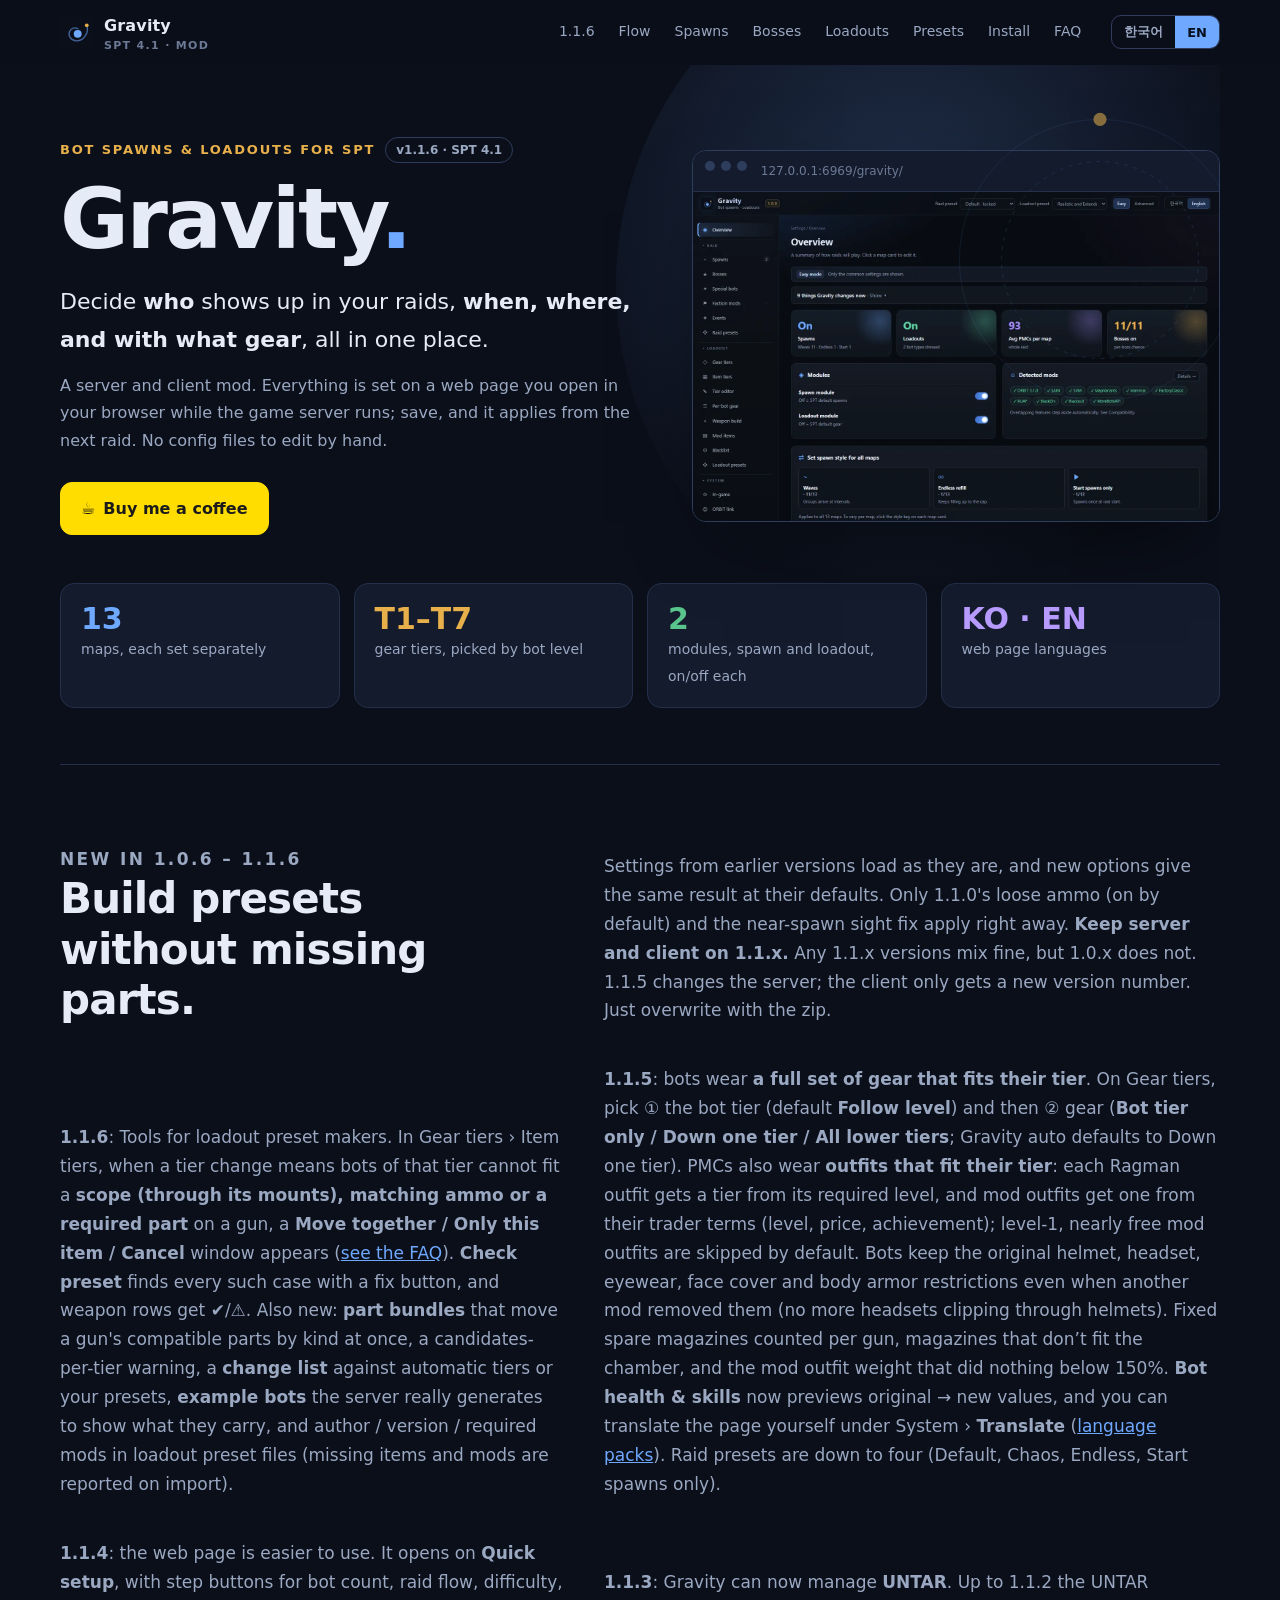
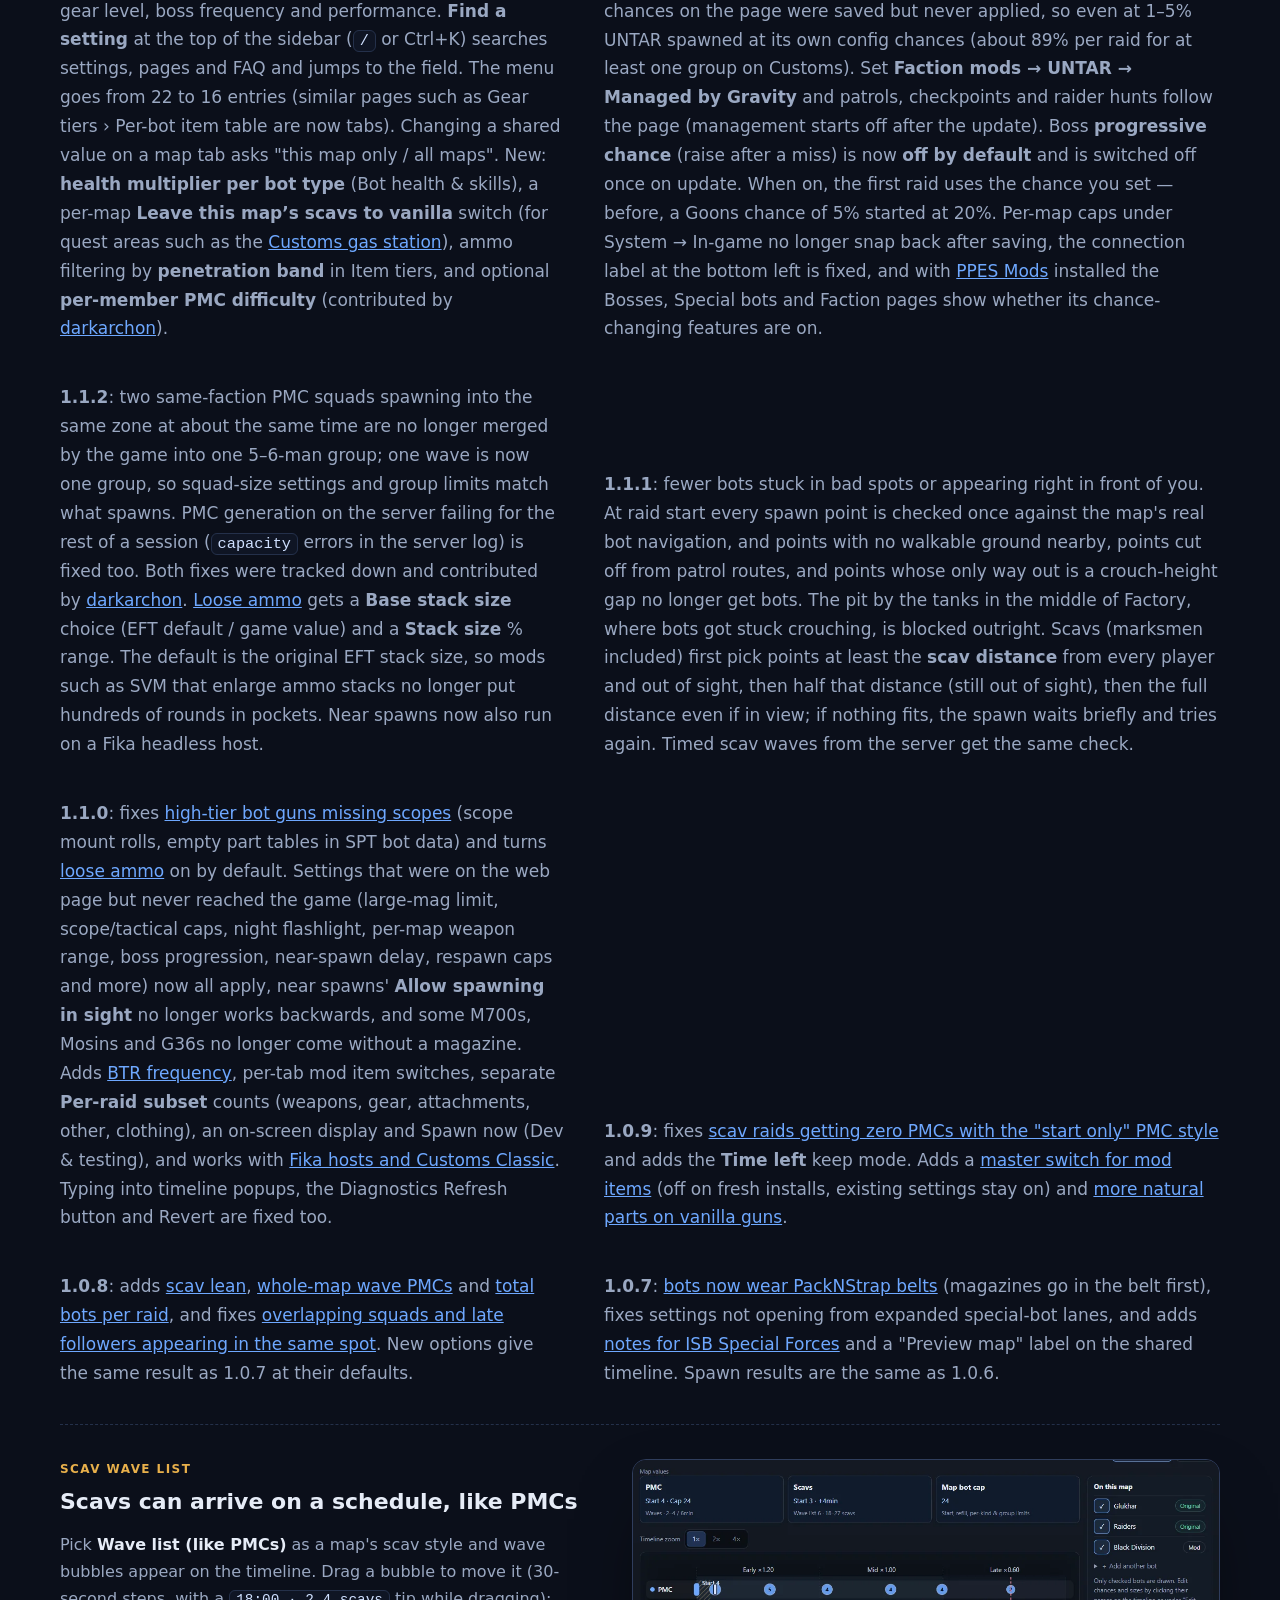
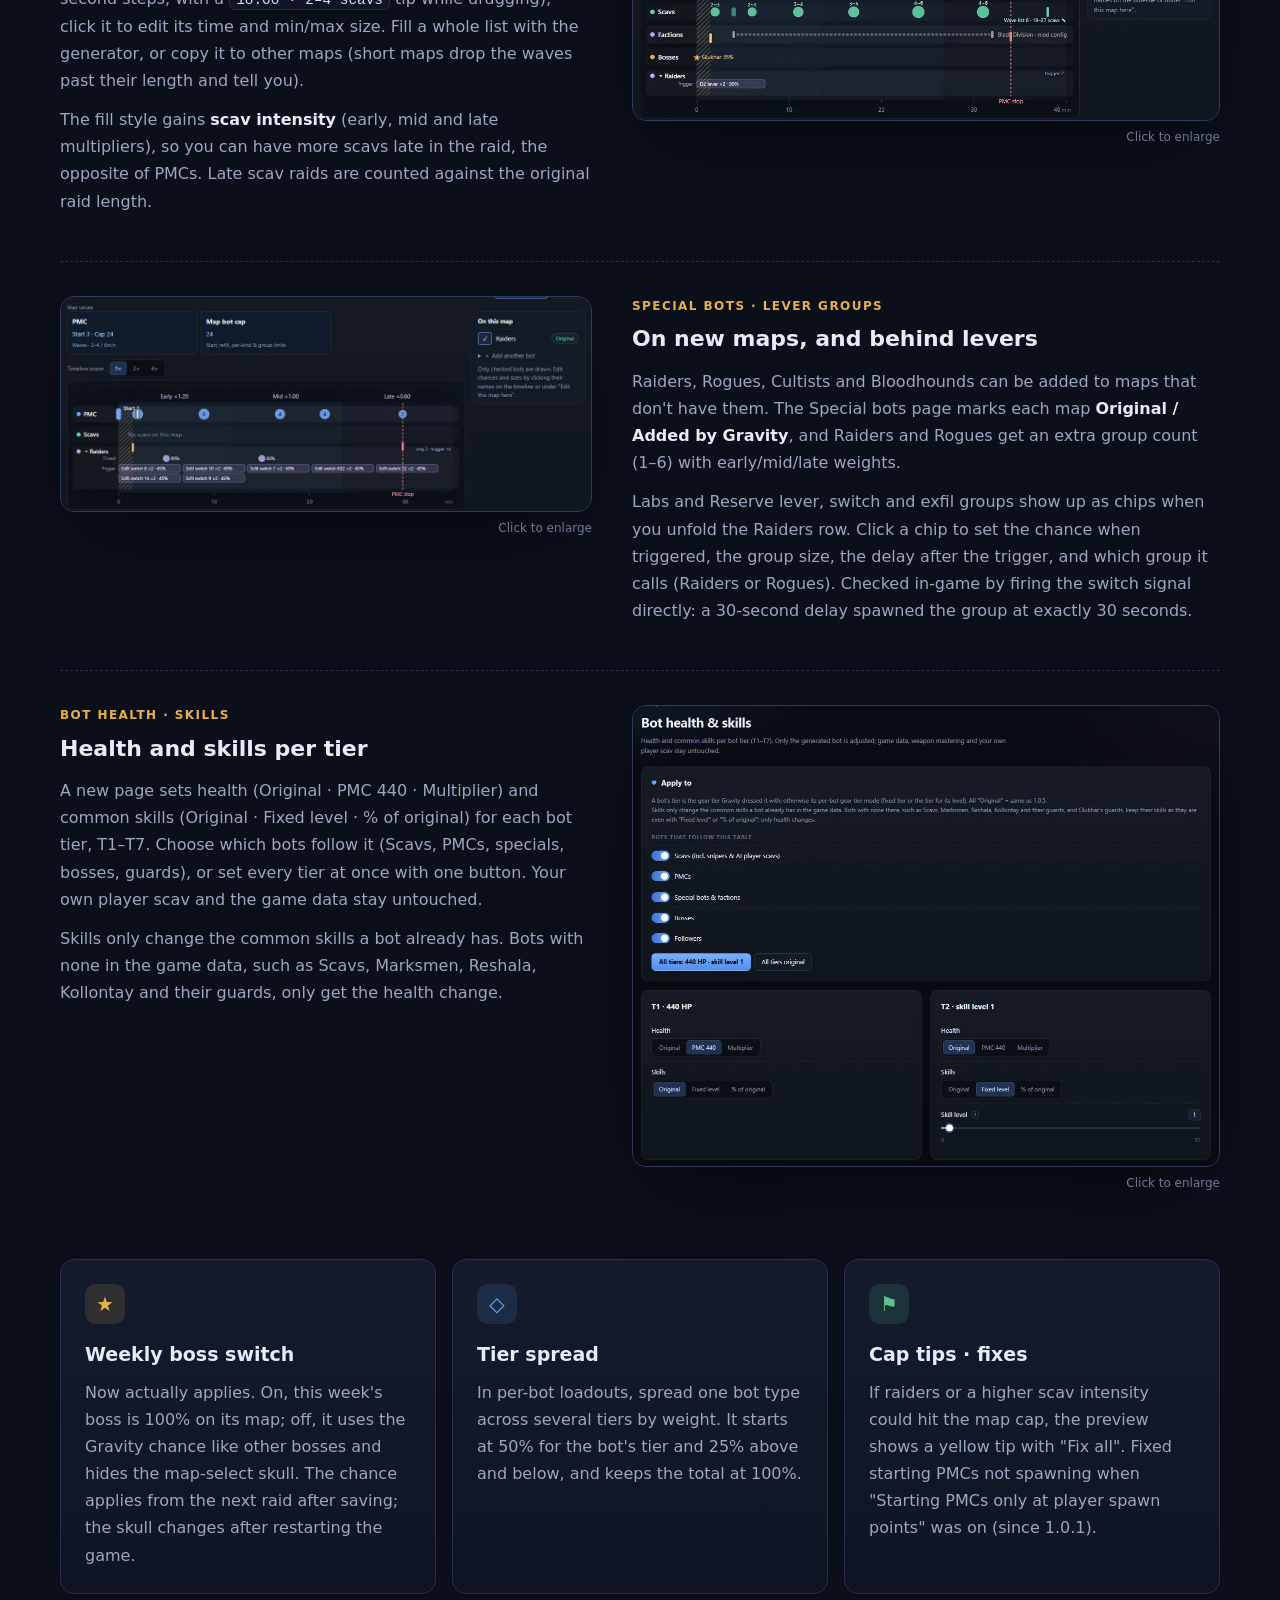
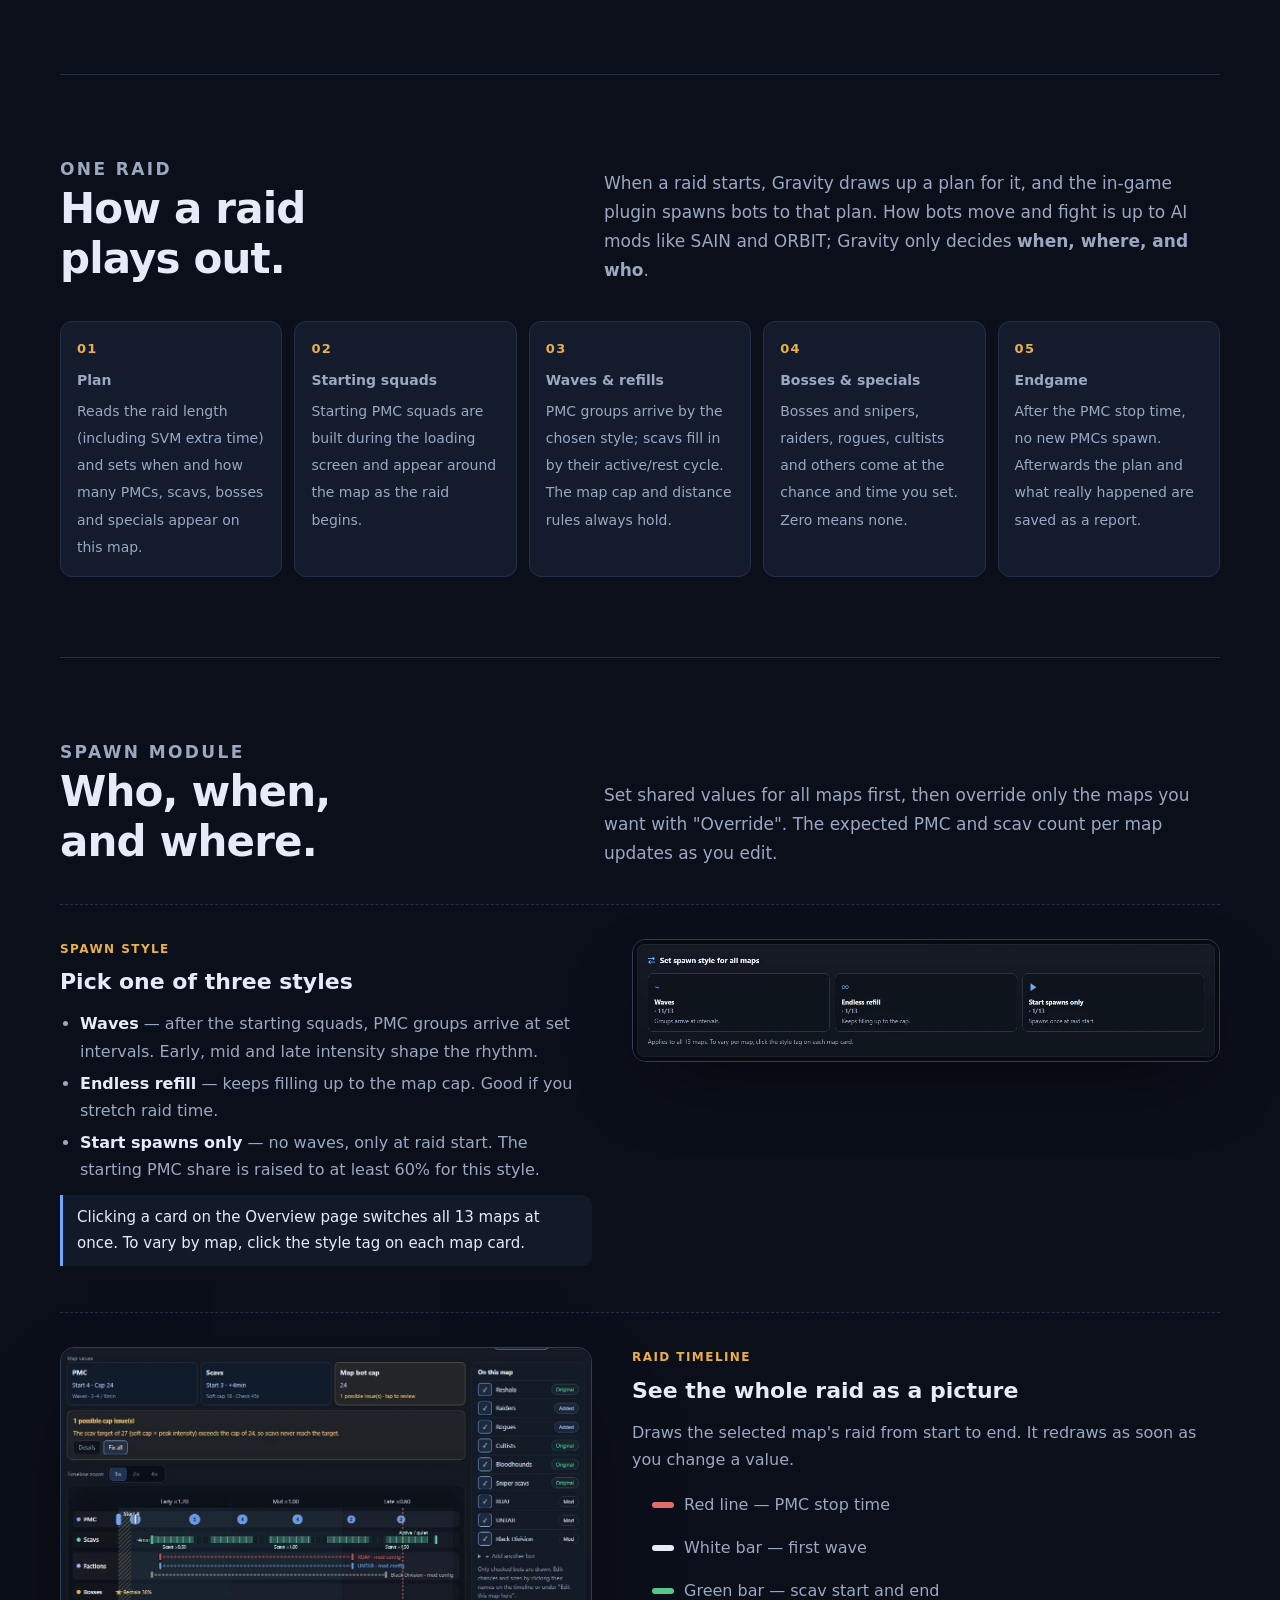
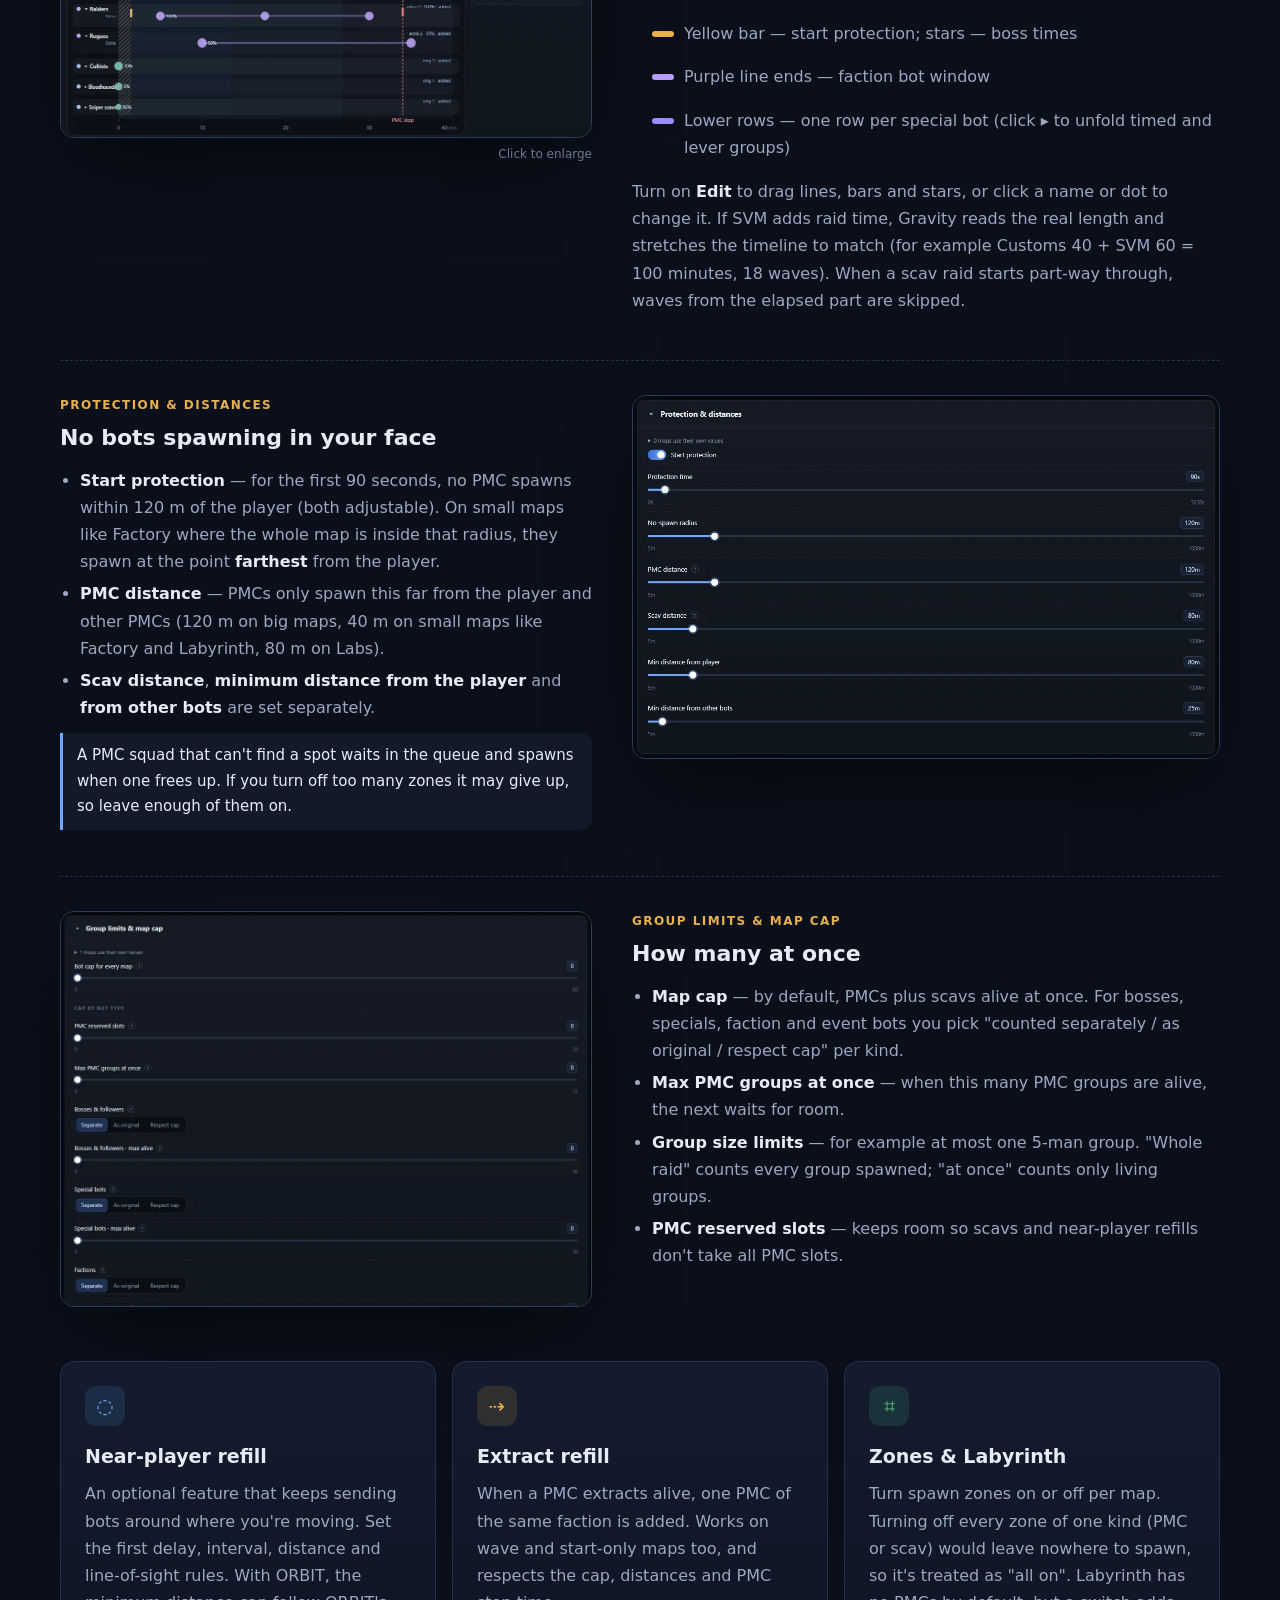
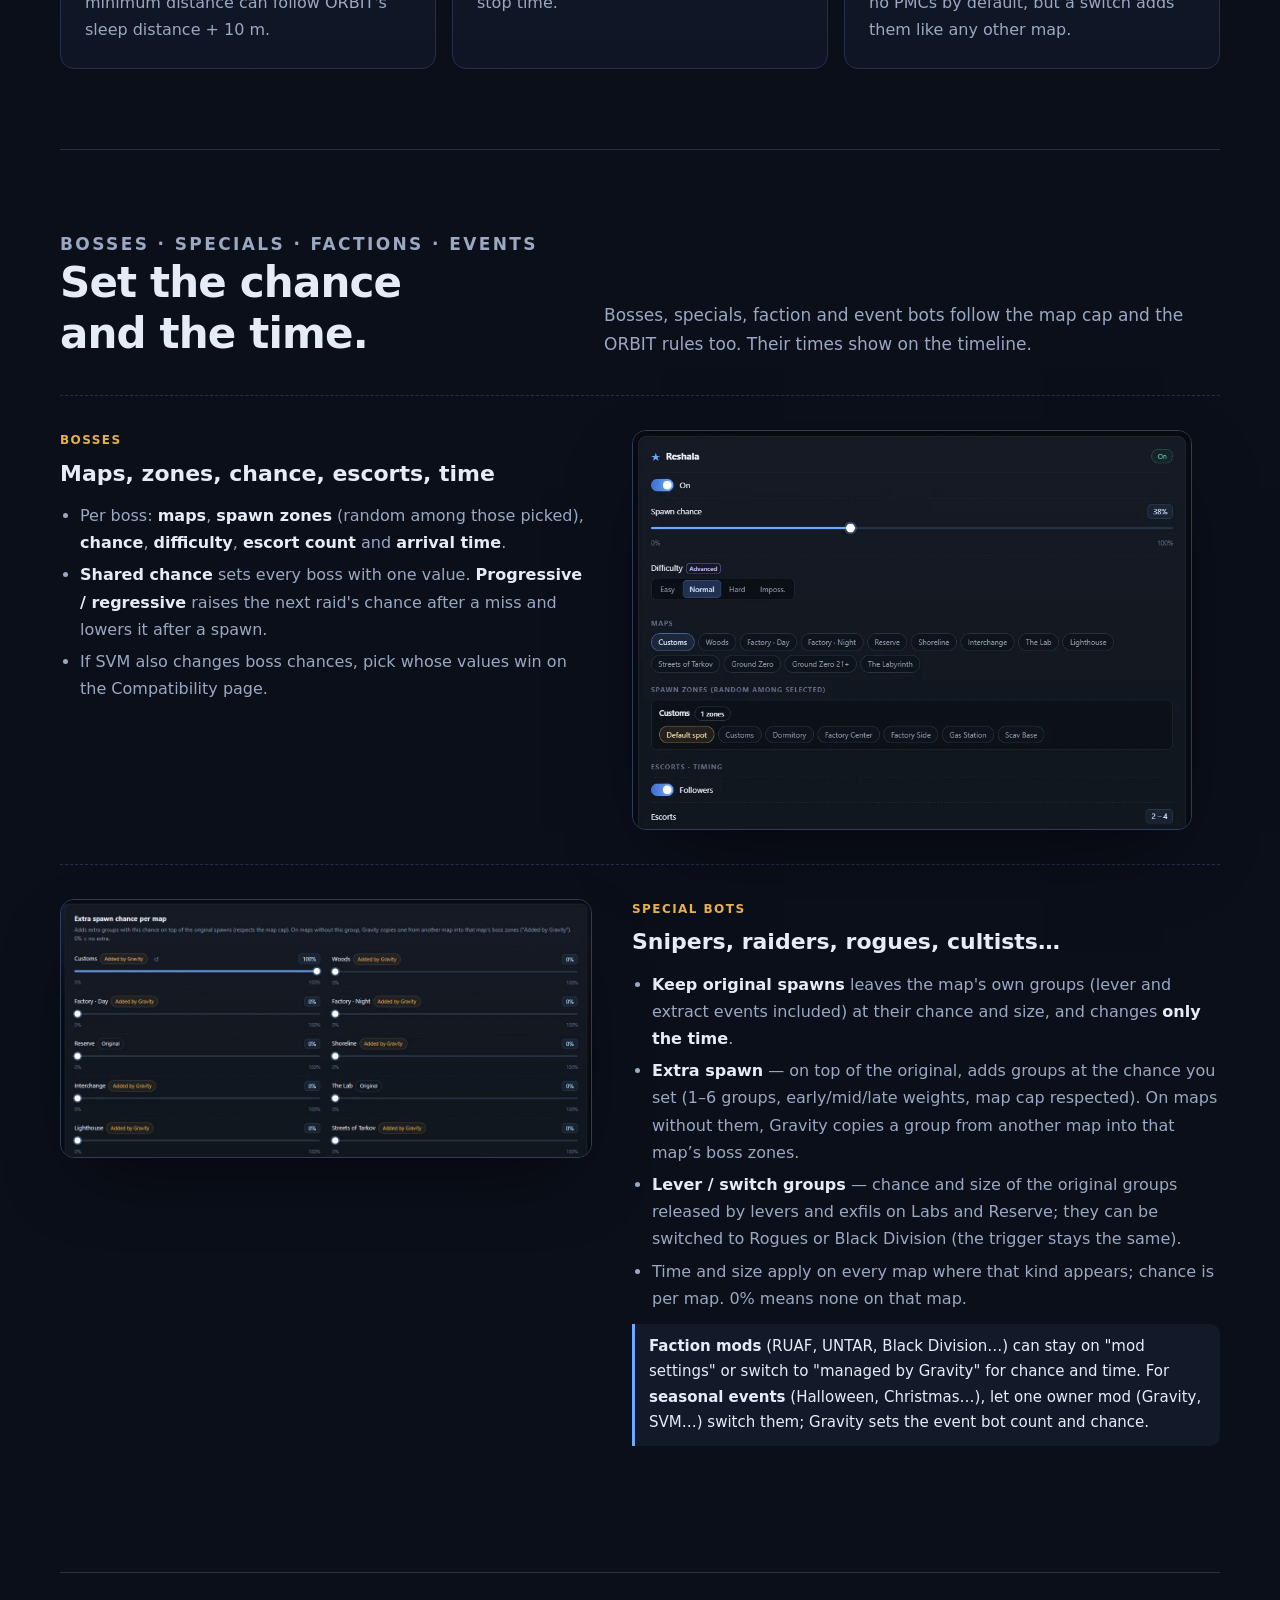
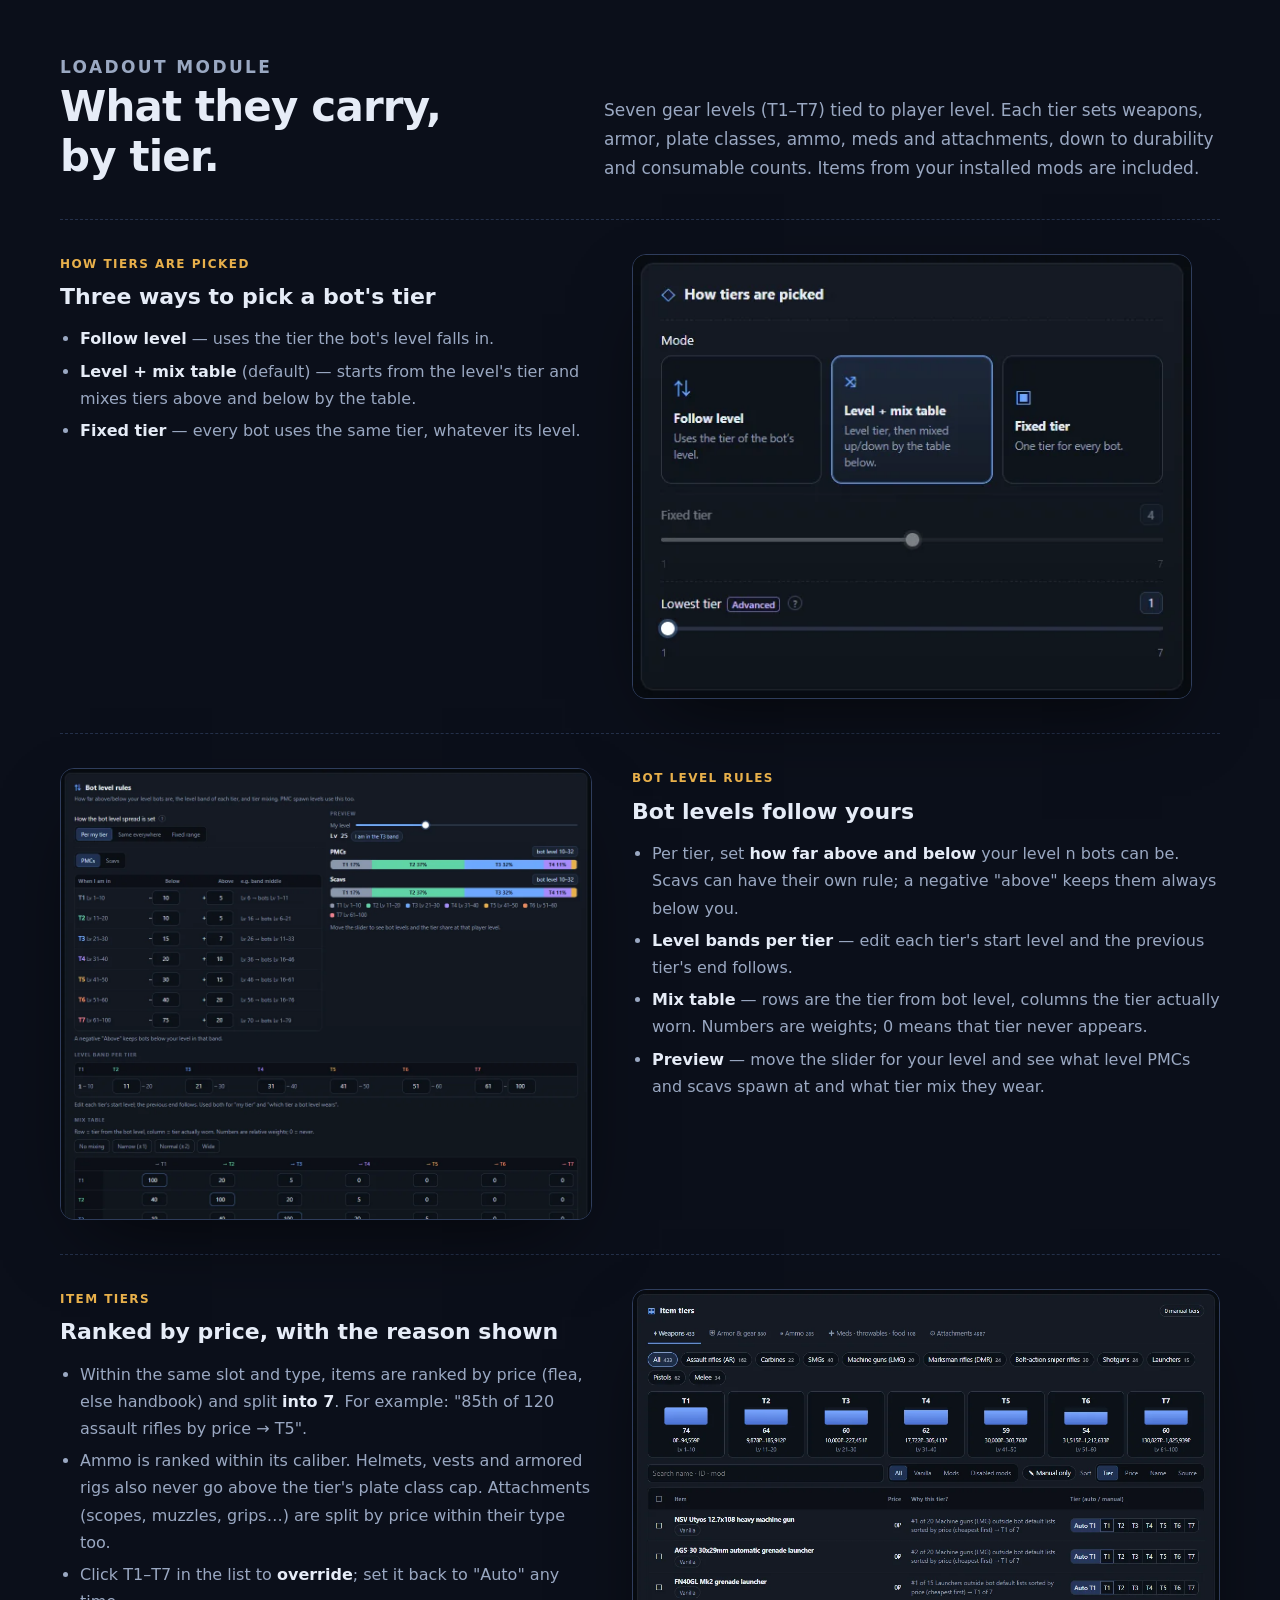
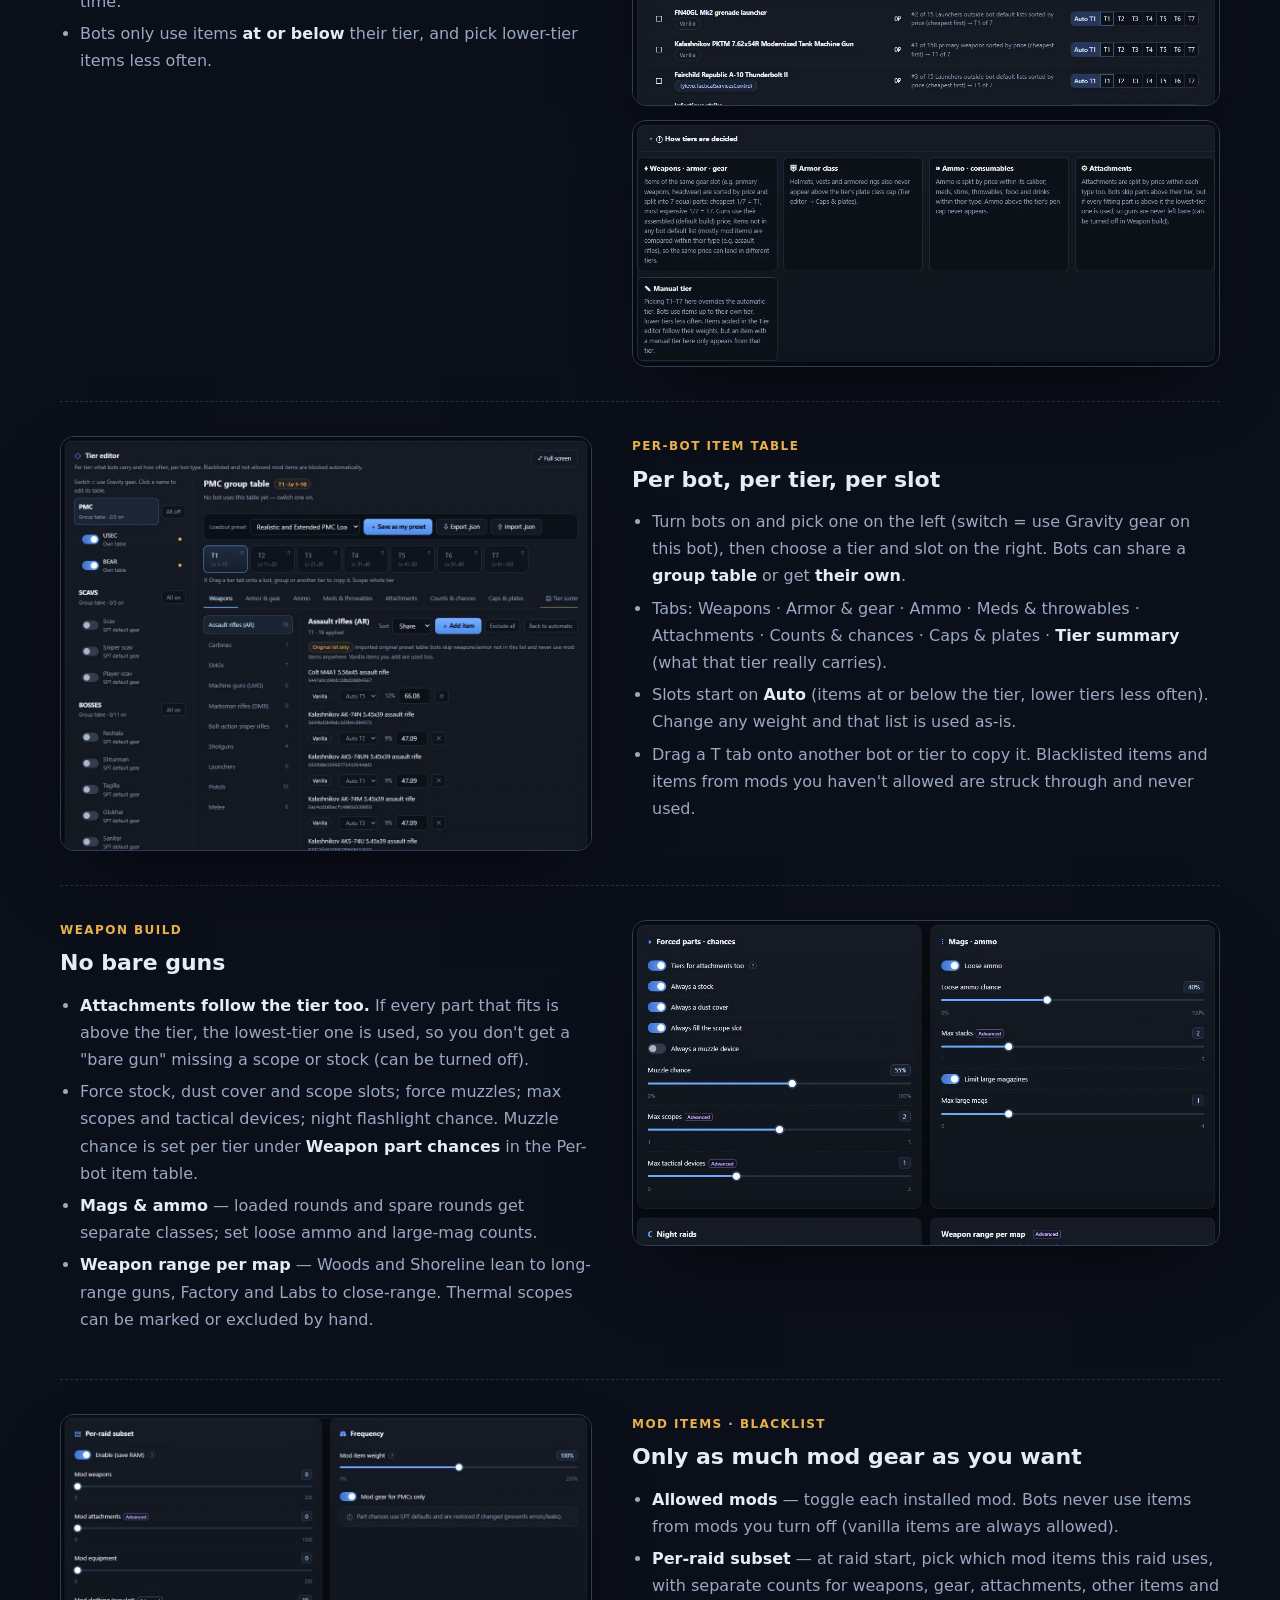
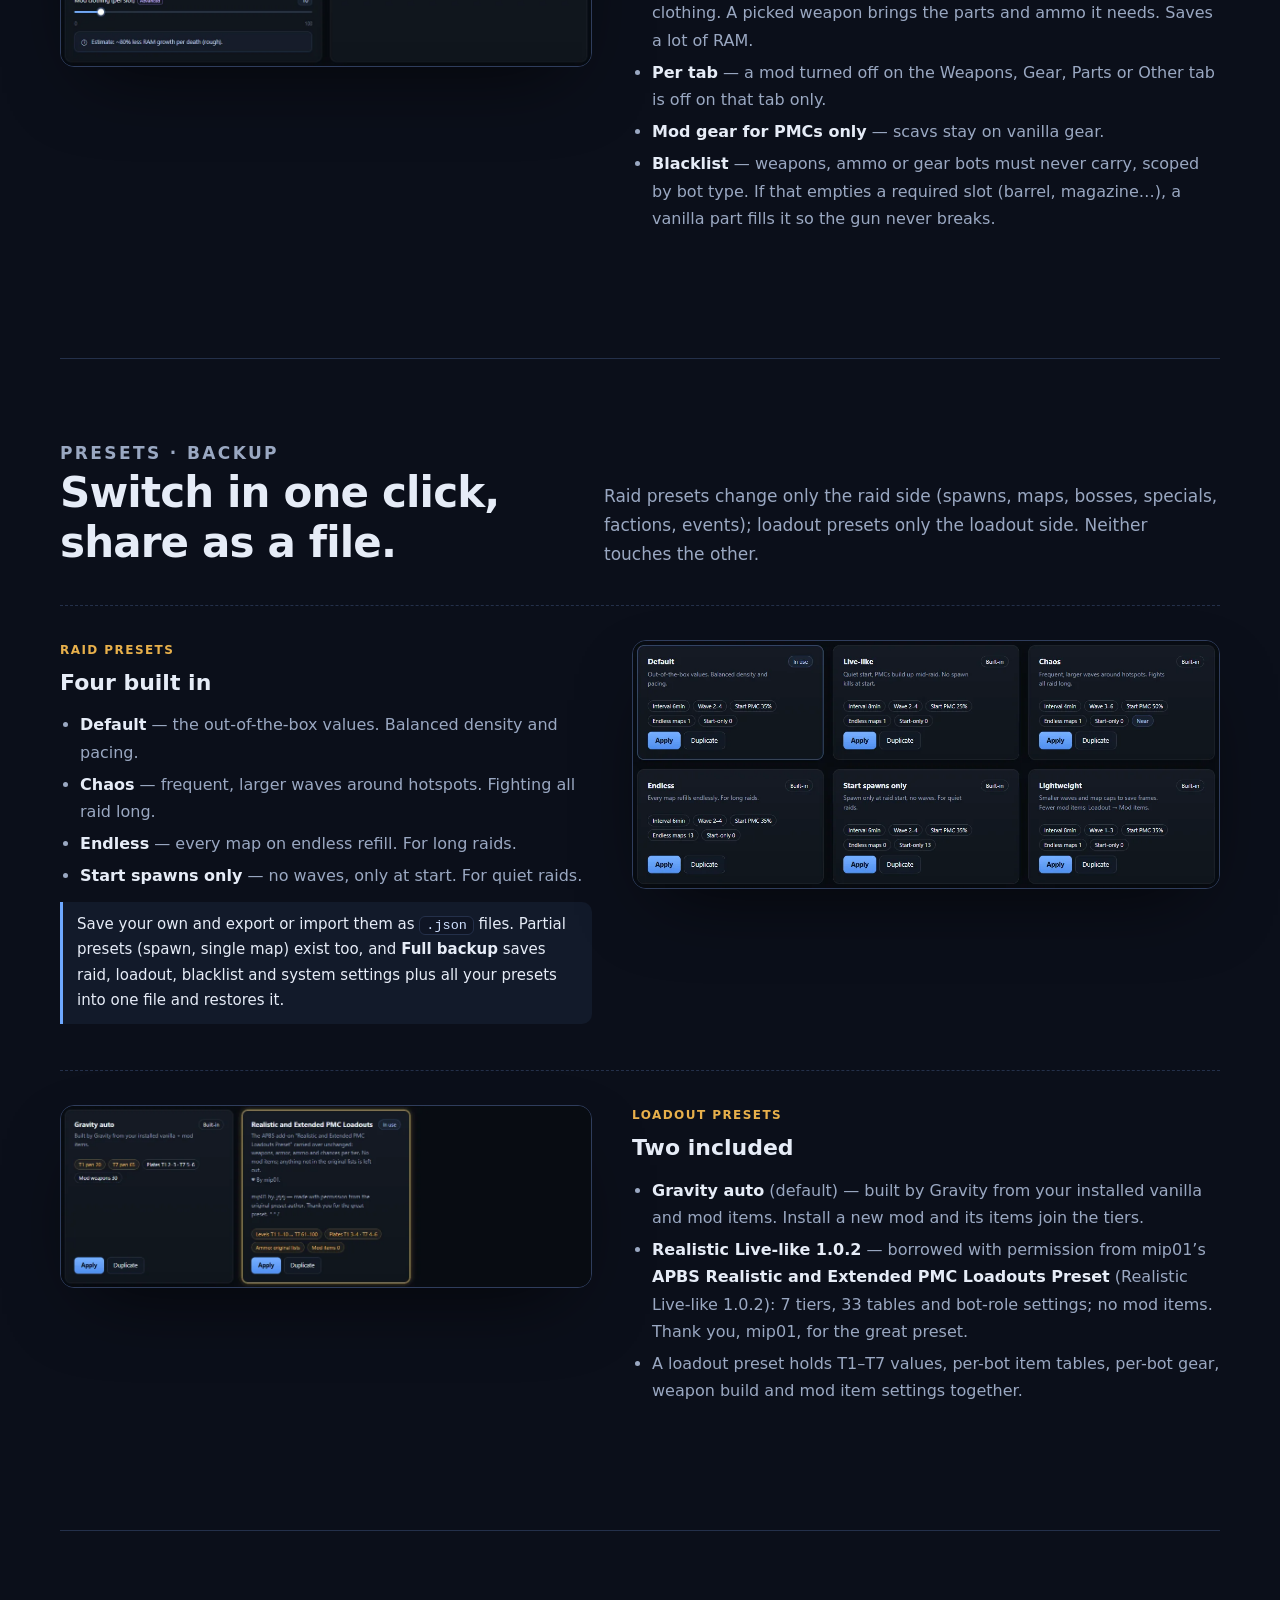
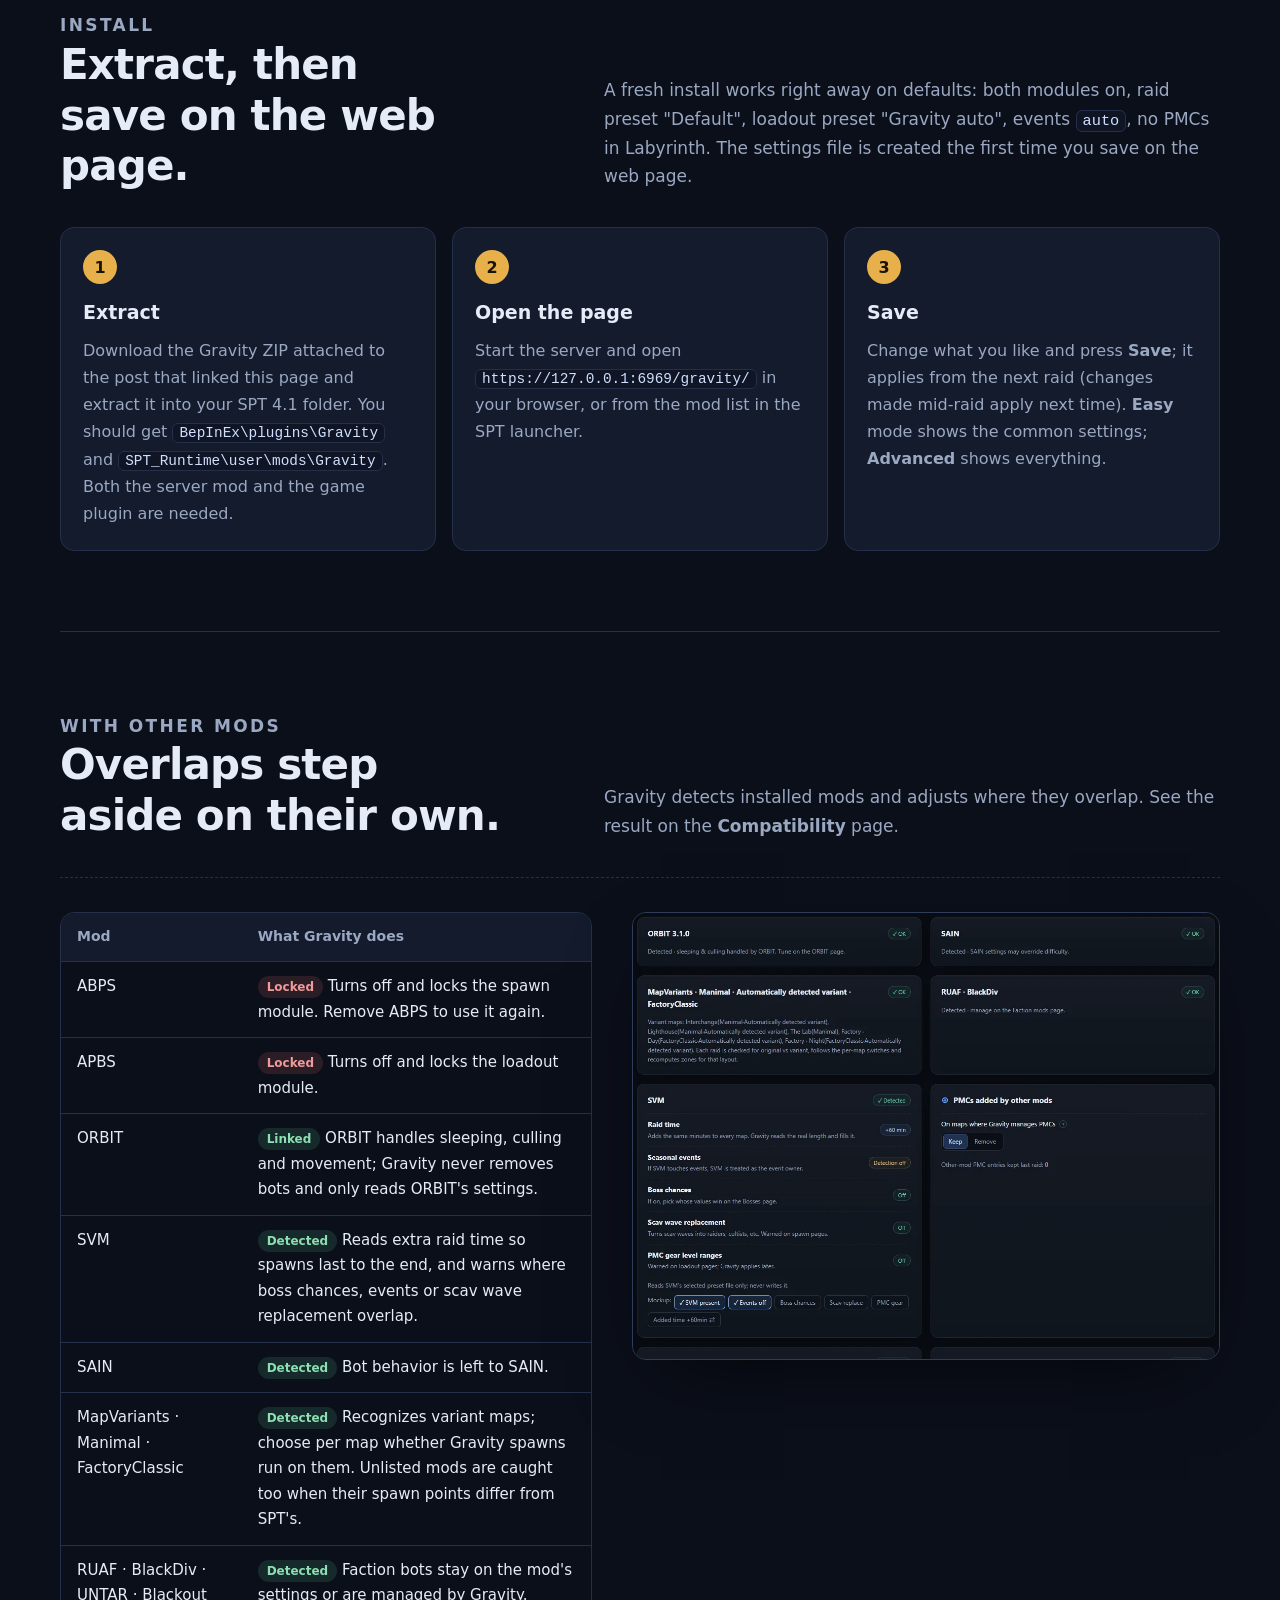
==== commit 1255705c: "사이트 새 소식 1.1.6(프리셋 제작 도구)·버전 표기·아카 페이지" ====
--- a/site/arca/index.html
+++ b/site/arca/index.html
@@ -35,7 +35,7 @@
       <span>Gravity<small>SPT 4.1 · MOD</small></span>
     </a>
     <nav class="main-nav" aria-label="주요 메뉴" data-label-ko="주요 메뉴" data-label-en="Main navigation">
-      <a href="#new"><span class="ko">1.1.5</span><span class="en" lang="en">1.1.5</span></a>
+      <a href="#new"><span class="ko">1.1.6</span><span class="en" lang="en">1.1.6</span></a>
       <a href="#flow"><span class="ko">흐름</span><span class="en" lang="en">Flow</span></a>
       <a href="#spawn"><span class="ko">스폰</span><span class="en" lang="en">Spawns</span></a>
       <a href="#bosses"><span class="ko">보스·특수 봇</span><span class="en" lang="en">Bosses</span></a>
@@ -56,7 +56,7 @@
   <section class="hero wrap" id="top" aria-labelledby="hero-title">
     <div class="hero-grid">
       <div>
-        <p class="eyebrow"><span class="ko">SPT 봇 스폰·장비 관리</span><span class="en" lang="en">Bot spawns &amp; loadouts for SPT</span><span class="version">v1.1.5 · SPT 4.1</span></p>
+        <p class="eyebrow"><span class="ko">SPT 봇 스폰·장비 관리</span><span class="en" lang="en">Bot spawns &amp; loadouts for SPT</span><span class="version">v1.1.6 · SPT 4.1</span></p>
         <h1 id="hero-title">Gravity<span>.</span></h1>
         <p class="hero-lead"><span class="ko">레이드에 <b>누가, 언제, 어디서, 무엇을 들고</b> 나오는지 한 곳에서 정합니다.</span><span class="en" lang="en">Decide <b>who</b> shows up in your raids, <b>when, where, and with what gear</b>, all in one place.</span></p>
         <p class="hero-context"><span class="ko">서버와 클라이언트로 이루어진 모드입니다. 게임 서버가 켜져 있을 때 브라우저로 여는 웹 화면에서 모든 설정을 하고, 저장하면 다음 레이드부터 적용됩니다. 설정 파일을 직접 열어 고칠 필요가 없습니다.</span><span class="en" lang="en">A server and client mod. Everything is set on a web page you open in your browser while the game server runs; save, and it applies from the next raid. No config files to edit by hand.</span></p>
@@ -90,9 +90,10 @@
   <!-- 1.0.6 새 기능 -->
   <section class="section wrap" id="new" aria-labelledby="new-title">
     <div class="section-heading">
-      <div><p class="kicker"><span class="ko">1.0.6 ~ 1.1.5에서 달라진 점</span><span class="en" lang="en">New in 1.0.6 – 1.1.5</span></p>
-        <h2 id="new-title"><span class="ko">티어에 맞는 장비,<br>티어에 맞는 옷.</span><span class="en" lang="en">Gear that fits the tier,<br>outfits too.</span></h2></div>
+      <div><p class="kicker"><span class="ko">1.0.6 ~ 1.1.6에서 달라진 점</span><span class="en" lang="en">New in 1.0.6 – 1.1.6</span></p>
+        <h2 id="new-title"><span class="ko">프리셋을 만들 때<br>빠진 부품까지.</span><span class="en" lang="en">Build presets<br>without missing parts.</span></h2></div>
       <p><span class="ko">이전 판 설정 파일은 그대로 읽히고, 새 칸은 기본값이면 이전 판과 같은 결과입니다. 1.1.0의 낱개 탄약(기본 켜짐)과 근처 보충 시야 수정만 바로 적용됩니다. <b>서버와 클라이언트는 1.1.x끼리</b> 맞추십시오. 1.1.x끼리는 섞어 써도 되지만, 1.0.x와는 맞지 않습니다. 1.1.5는 서버가 바뀌었고 클라이언트는 버전 표기만 바뀌었습니다. zip째 덮어쓰면 됩니다.</span><span class="en" lang="en">Settings from earlier versions load as they are, and new options give the same result at their defaults. Only 1.1.0's loose ammo (on by default) and the near-spawn sight fix apply right away. <b>Keep server and client on 1.1.x.</b> Any 1.1.x versions mix fine, but 1.0.x does not. 1.1.5 changes the server; the client only gets a new version number. Just overwrite with the zip.</span></p>
+      <p><span class="ko"><b>1.1.6</b>: 장비 프리셋을 만드는 사람을 위한 도구입니다. 장비 티어 › 아이템 티어에서 티어를 바꿀 때 그 티어 봇이 총에 <b>조준경(마운트 경로)·맞는 탄약·필수 부품</b>을 달 수 없게 되면 <b>같이 옮기기 / 이 아이템만 / 취소</b> 창이 뜹니다(<a href="#faq-needs">질문 보기</a>). <b>프리셋 점검</b>은 설정 전체에서 그런 경우를 찾아 고치기 버튼과 함께 보여 주고, 무기 줄에는 ✔/⚠가 붙습니다. 총에 맞는 부품을 종류별로 한 번에 옮기는 <b>부품 묶음</b>, 티어별 후보 수 경고, 자동 티어·내 프리셋과의 <b>변경 내역</b>, 서버가 실제로 봇을 뽑아 무엇을 들고 나오는지 보여 주는 <b>예시 봇</b>, 장비 프리셋 파일의 만든 사람·버전·필요한 모드(가져올 때 빠진 아이템·모드 알림)도 더했습니다.</span><span class="en" lang="en"><b>1.1.6</b>: Tools for loadout preset makers. In Gear tiers › Item tiers, when a tier change means bots of that tier cannot fit a <b>scope (through its mounts), matching ammo or a required part</b> on a gun, a <b>Move together / Only this item / Cancel</b> window appears (<a href="#faq-needs">see the FAQ</a>). <b>Check preset</b> finds every such case with a fix button, and weapon rows get ✔/⚠. Also new: <b>part bundles</b> that move a gun's compatible parts by kind at once, a candidates-per-tier warning, a <b>change list</b> against automatic tiers or your presets, <b>example bots</b> the server really generates to show what they carry, and author / version / required mods in loadout preset files (missing items and mods are reported on import).</span></p>
       <p><span class="ko"><b>1.1.5</b>: 봇이 <b>티어에 맞는 장비 한 벌</b>을 입습니다. 장비 티어 화면에서 ① 봇 티어 정하기(기본 <b>레벨 따라가기</b>)와 ② 장비 고르기(<b>봇 티어 장비만 / 한 티어 아래까지 / 아래 티어 전부</b>, Gravity 자동 기본은 한 티어 아래까지)를 순서대로 고릅니다. PMC는 <b>옷도 티어에 맞게</b> 입습니다: 래그맨 의상의 요구 레벨로 옷마다 티어를 매기고, 모드 옷도 상인 판매 조건(레벨·값·업적)으로 티어를 정합니다(레벨 1·거의 공짜인 모드 옷은 기본으로 안 입음). 다른 모드가 지운 헬멧·헤드셋·안경·얼굴 가리개·방탄복 겹침 제한도 봇은 원래대로 지킵니다(헬멧 위에 헤드셋이 겹쳐 보이던 것). 예비 탄창이 총마다 따로 세여 넘치던 것, 약실에 안 맞는 탄창, 모드 옷 등장 배율이 150% 아래에서 먹지 않던 것을 고쳤습니다. <b>봇 체력 · 스킬</b>에서 원래 → 바뀐 체력·스킬을 미리 보고, 시스템 › <b>번역</b>에서 화면을 직접 번역해 넣을 수 있습니다(<a href="#faq-lang">언어 팩</a>). 레이드 프리셋은 4개(기본·난전·무한 리필·시작 스폰만)로 정리했습니다.</span><span class="en" lang="en"><b>1.1.5</b>: bots wear <b>a full set of gear that fits their tier</b>. On Gear tiers, pick ① the bot tier (default <b>Follow level</b>) and then ② gear (<b>Bot tier only / Down one tier / All lower tiers</b>; Gravity auto defaults to Down one tier). PMCs also wear <b>outfits that fit their tier</b>: each Ragman outfit gets a tier from its required level, and mod outfits get one from their trader terms (level, price, achievement); level-1, nearly free mod outfits are skipped by default. Bots keep the original helmet, headset, eyewear, face cover and body armor restrictions even when another mod removed them (no more headsets clipping through helmets). Fixed spare magazines counted per gun, magazines that don’t fit the chamber, and the mod outfit weight that did nothing below 150%. <b>Bot health &amp; skills</b> now previews original → new values, and you can translate the page yourself under System › <b>Translate</b> (<a href="#faq-lang">language packs</a>). Raid presets are down to four (Default, Chaos, Endless, Start spawns only).</span></p>
       <p><span class="ko"><b>1.1.4</b>: 웹 설정을 쉽게 바꿨습니다. 처음 열면 <b>빠른 설정</b>이 나와 봇 인원·레이드 흐름·난이도·장비 수준·보스 빈도·성능을 단계 버튼으로 맞춥니다. 사이드바 맨 위 <b>설정 찾기</b>(<code>/</code> 또는 Ctrl+K)로 칸·페이지·FAQ를 찾으면 그 칸으로 바로 갑니다. 메뉴는 22개에서 16개로 줄였습니다(장비 티어 › 봇별 아이템 표처럼 비슷한 화면은 탭으로). 맵 탭에서 공통 값을 따르는 칸을 바꾸면 "이 맵만 / 모든 맵"을 고르는 막대가 뜹니다. <b>봇 종류별 체력 배율</b>(봇 체력 · 스킬), 맵별 <b>이 맵 스캐브는 바닐라에 맡기기</b>(<a href="#faq-gas-station">세관 주유소</a>처럼 퀘스트 구역에 스캐브가 잘 안 나올 때), 아이템 티어 탄약 <b>관통력 구간</b> 거르기, PMC <b>대원마다 난이도</b>(선택, <a href="#fika-thanks">darkarchon님</a> 기여)를 넣었습니다.</span><span class="en" lang="en"><b>1.1.4</b>: the web page is easier to use. It opens on <b>Quick setup</b>, with step buttons for bot count, raid flow, difficulty, gear level, boss frequency and performance. <b>Find a setting</b> at the top of the sidebar (<code>/</code> or Ctrl+K) searches settings, pages and FAQ and jumps to the field. The menu goes from 22 to 16 entries (similar pages such as Gear tiers › Per-bot item table are now tabs). Changing a shared value on a map tab asks "this map only / all maps". New: <b>health multiplier per bot type</b> (Bot health &amp; skills), a per-map <b>Leave this map’s scavs to vanilla</b> switch (for quest areas such as the <a href="#faq-gas-station">Customs gas station</a>), ammo filtering by <b>penetration band</b> in Item tiers, and optional <b>per-member PMC difficulty</b> (contributed by <a href="#fika-thanks">darkarchon</a>).</span></p>
       <p><span class="ko"><b>1.1.3</b>: <b>UNTAR</b>를 Gravity가 관리할 수 있습니다. 1.1.2까지는 웹의 UNTAR 확률이 저장만 되고 적용되지 않아, 1~5%로 정해도 UNTAR 자체 설정 확률(세관에서 한 판에 하나라도 나올 확률 약 89%)로 나왔습니다. 이제 <b>팩션 모드 → UNTAR → Gravity가 관리</b>로 두면 순찰·검문소·레이더 사냥조가 웹 값대로 나옵니다(업데이트 직후에는 관리 꺼짐). 보스 <b>점증</b>(안 나오면 다음 판 확률 올리기)은 <b>기본 꺼짐</b>이 되고 업데이트할 때 한 번 꺼집니다. 켜 두어도 첫 판은 정한 확률 그대로입니다 — 전에는 5%로 정한 굿즈도 첫 판부터 20%였습니다. 시스템 → 인게임의 맵별 상한이 저장하면 되돌아가던 것, 왼쪽 아래 연결 표시를 고쳤고, <a href="#faq-ppes">PPES Mods</a>를 같이 쓰면 확률을 바꾸는 기능이 켜져 있는지 보스·특수 봇·팩션 화면에 보여 줍니다.</span><span class="en" lang="en"><b>1.1.3</b>: Gravity can now manage <b>UNTAR</b>. Up to 1.1.2 the UNTAR chances on the page were saved but never applied, so even at 1–5% UNTAR spawned at its own config chances (about 89% per raid for at least one group on Customs). Set <b>Faction mods → UNTAR → Managed by Gravity</b> and patrols, checkpoints and raider hunts follow the page (management starts off after the update). Boss <b>progressive chance</b> (raise after a miss) is now <b>off by default</b> and is switched off once on update. When on, the first raid uses the chance you set — before, a Goons chance of 5% started at 20%. Per-map caps under System → In-game no longer snap back after saving, the connection label at the bottom left is fixed, and with <a href="#faq-ppes">PPES Mods</a> installed the Bosses, Special bots and Faction pages show whether its chance-changing features are on.</span></p>
@@ -717,6 +718,9 @@
       <details id="faq-scope"><summary><span class="ko">고티어 봇 총에 조준경이 없습니다.</span><span class="en" lang="en">High-tier bot guns have no scope.</span></summary>
         <p><span class="ko">조준경 확률은 봇별 아이템 표의 <b>무기 부품 확률 → 조준경</b>(기본 T1 40% → T7 95%)과 무기 구성의 <b>조준경 칸 강제</b>가 정합니다. 1.0.9까지는 AK·볼트액션처럼 조준경이 마운트 위에 달리는 총에서 마운트 칸이 따로 굴려져 빠지는 일이 많았고, SPT 봇 표에 마운트의 부품 표가 아예 없는 총(Sako TRG M10 등)은 조준경이 한 번도 안 달렸습니다. 1.1.0부터 조준경을 받는 마운트 칸은 조준경 확률 이상으로 굴리고, 비어 있는 부품 표는 그 부품을 가진 다른 봇 표로 메웁니다. 서버 측정(PMC 360명)에서 조준경 장착률이 80% 안팎에서 91~94%로 올랐고, 남은 경우는 대부분 산탄총과 낮은 티어의 모신·AKM입니다.</span><span class="en" lang="en">Scope chance comes from <b>Weapon part chances → Scope</b> in the Per-bot item table (default T1 40% → T7 95%) and <b>Force scope slots</b> in Weapon build. Up to 1.0.9, guns whose scope sits on a mount (AKs, bolt-actions) often lost the mount roll, and guns whose mount has no parts table in SPT bot data (e.g. Sako TRG M10) never got a scope. From 1.1.0, mount slots that take scopes roll at least the scope chance, and empty parts tables are filled from another bot table that has that part. In a server test (360 PMCs) the scope rate rose from about 80% to 91–94%; what remains is mostly shotguns and low-tier Mosins/AKMs.</span></p>
       </details>
+      <details id="faq-needs"><summary><span class="ko">티어를 바꿀 때 '같이 옮길까요' 창이 떠요.</span><span class="en" lang="en">A "move these too?" window appears when I change a tier.</span></summary>
+        <p><span class="ko">아이템 티어 X는 "X 티어 이상 봇만 쓴다"는 뜻입니다. 총을 낮은 티어로 옮겼는데 그 총에 필요한 마운트·조준경·맞는 탄약·필수 부품이 더 높은 티어에 남아 있으면, 그 티어 봇은 총을 제대로 못 씁니다(예: 마운트만 있고 조준경이 없는 총). 1.1.6부터 장비 티어 › 아이템 티어에서 티어를 바꾸는 순간 이런 경우가 새로 생기면 창이 뜹니다. <b>같이 옮기기</b>는 고른 부품을 같은 티어로 함께 옮기고, <b>이 아이템만</b>은 그 아이템만 옮기고, <b>취소</b>는 아무것도 바꾸지 않습니다. 부품을 위 티어로 올려서 다른 총이 부품을 잃을 때도 알려 줍니다. 이미 있던 문제로는 창이 뜨지 않습니다. 같은 페이지의 <b>프리셋 점검</b> 버튼은 지금 설정 전체에서 이런 경우를 찾아 고치기 버튼과 함께 보여 줍니다. 직접 정한 티어의 문제를 먼저 보여 주고, 자동 티어끼리 생긴 문제는 접어 둡니다.</span><span class="en" lang="en">An item at tier X means "only bots of tier X and up use it". If you move a gun to a lower tier while the mount, scope, matching ammo or required part it needs stays in a higher tier, bots of that tier cannot use the gun properly (for example a gun with a mount but no scope). From 1.1.6, Gear tiers › Item tiers shows a window the moment a tier change creates such a case. <b>Move together</b> moves the parts you pick to the same tier, <b>Only this item</b> moves just that item, and <b>Cancel</b> changes nothing. It also warns when raising a part to a higher tier takes it away from other guns. Problems that already existed do not open the window. The <b>Check preset</b> button on the same page finds these cases across your whole setup, with a fix button for each. Problems with tiers you set yourself come first; problems among automatic tiers are folded away.</span></p>
+      </details>
       <details id="faq-ammo"><summary><span class="ko">봇 조끼에 탄약이 거의 없습니다.</span><span class="en" lang="en">Bots carry almost no spare ammo.</span></summary>
         <p><span class="ko"><b>무기 구성 → 탄창 · 탄약</b>의 <b>낱개 탄약 넣기</b>가 1.1.0부터 실제로 동작하며 기본으로 켜져 있습니다(봇마다 40% 확률, 최대 2묶음, 조끼·주머니·배낭에 들어감). 묶음 하나의 발 수는 <a href="#faq-ammo-stack">아래 질문</a>을 보십시오. 예비 탄창 수는 봇별 아이템 표 <b>개수 → 탄창</b>에서 티어마다 정합니다. 1.0.9까지는 이 칸이 화면에만 있고 게임에 적용되지 않았습니다.</span><span class="en" lang="en">From 1.1.0, <b>Loose ammo</b> under <b>Weapon build → Mags · ammo</b> actually works and is on by default (40% per bot, up to 2 stacks, placed in rig, pockets or backpack). For rounds per stack, see <a href="#faq-ammo-stack">the next question</a>. Spare magazine counts are set per tier under <b>Counts → Magazines</b> in the Per-bot item table. Up to 1.0.9 this option was only on the page and did nothing in game.</span></p>
       </details>
@@ -750,7 +754,7 @@
 </main>
 
 <footer class="site-footer"><div class="wrap footer-inner">
-  <span>Gravity 1.1.5 · SPT 4.1 · MIT · <span class="ko">제작</span><span class="en" lang="en">by</span> R_F</span>
+  <span>Gravity 1.1.6 · SPT 4.1 · MIT · <span class="ko">제작</span><span class="en" lang="en">by</span> R_F</span>
   <a href="#top"><span class="ko">맨 위로</span><span class="en" lang="en">Back to top</span> <span aria-hidden="true">↑</span></a>
 </div></footer>
 </body>
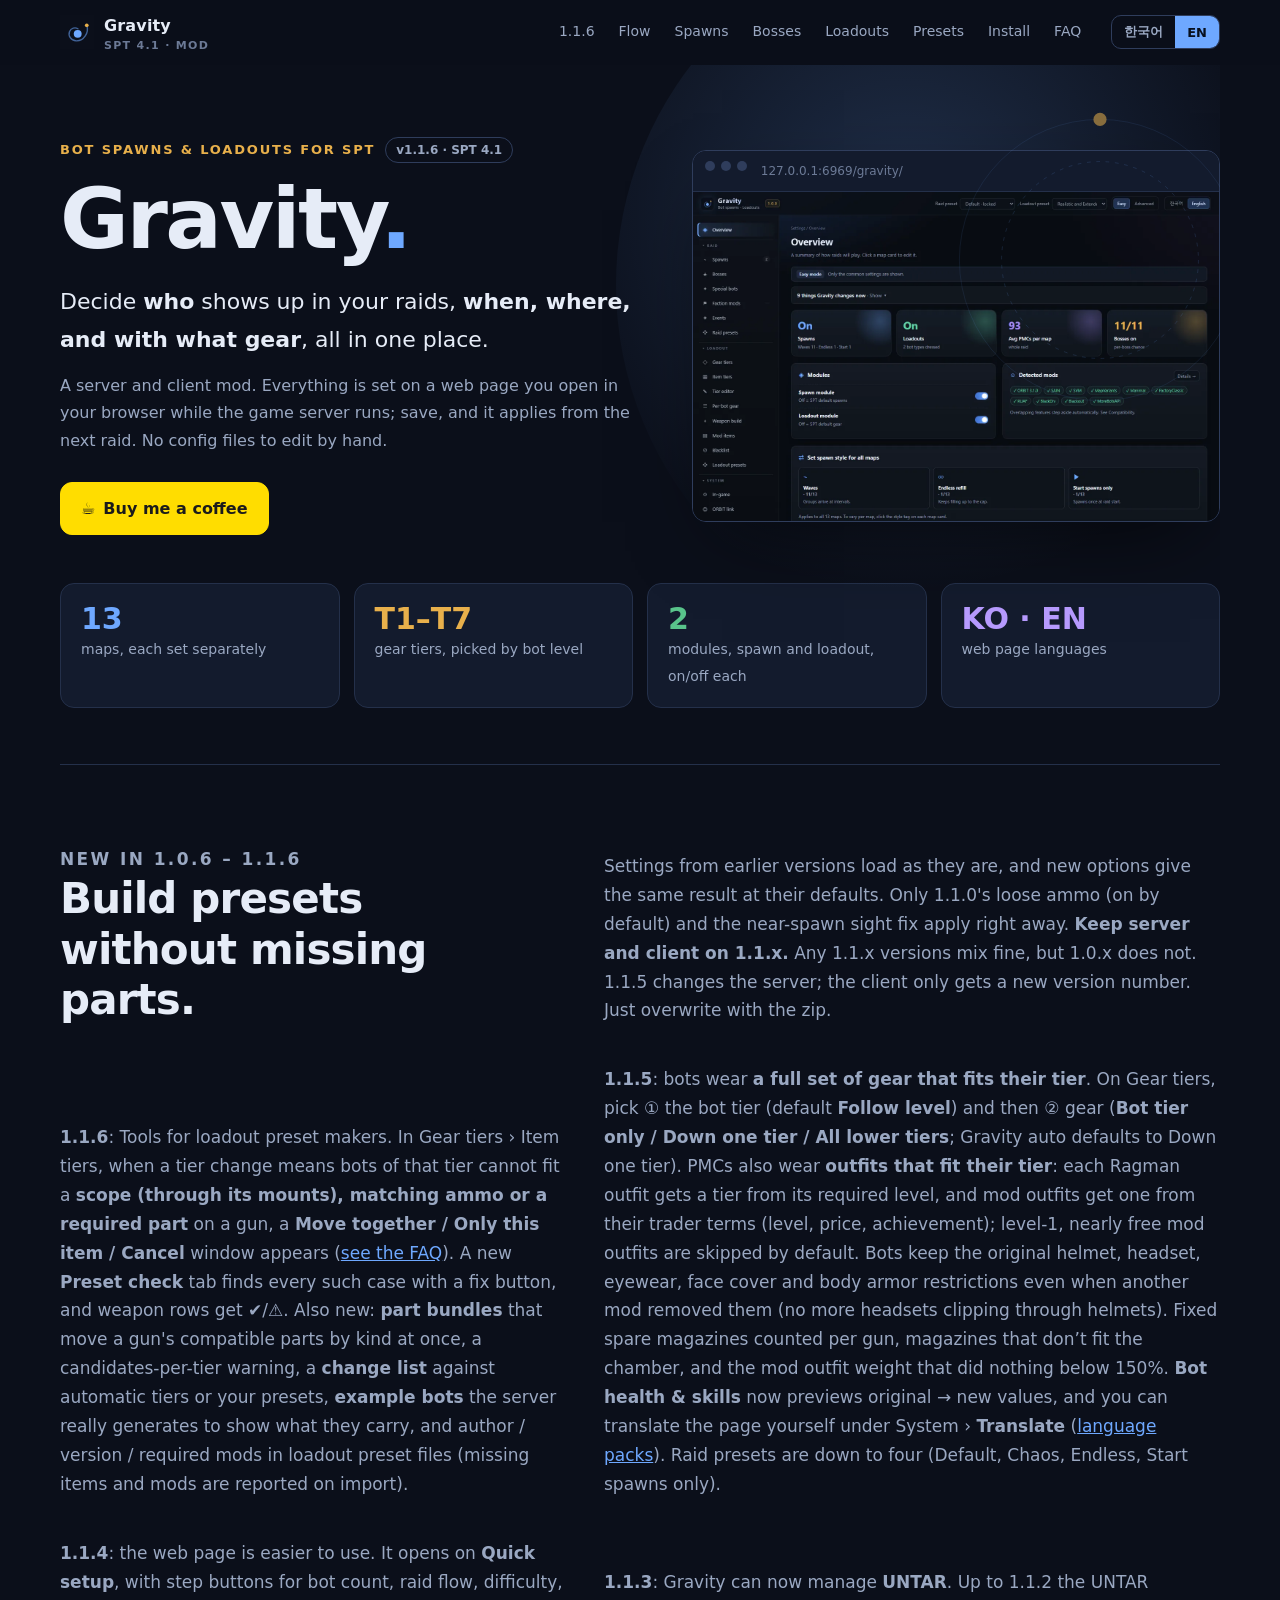
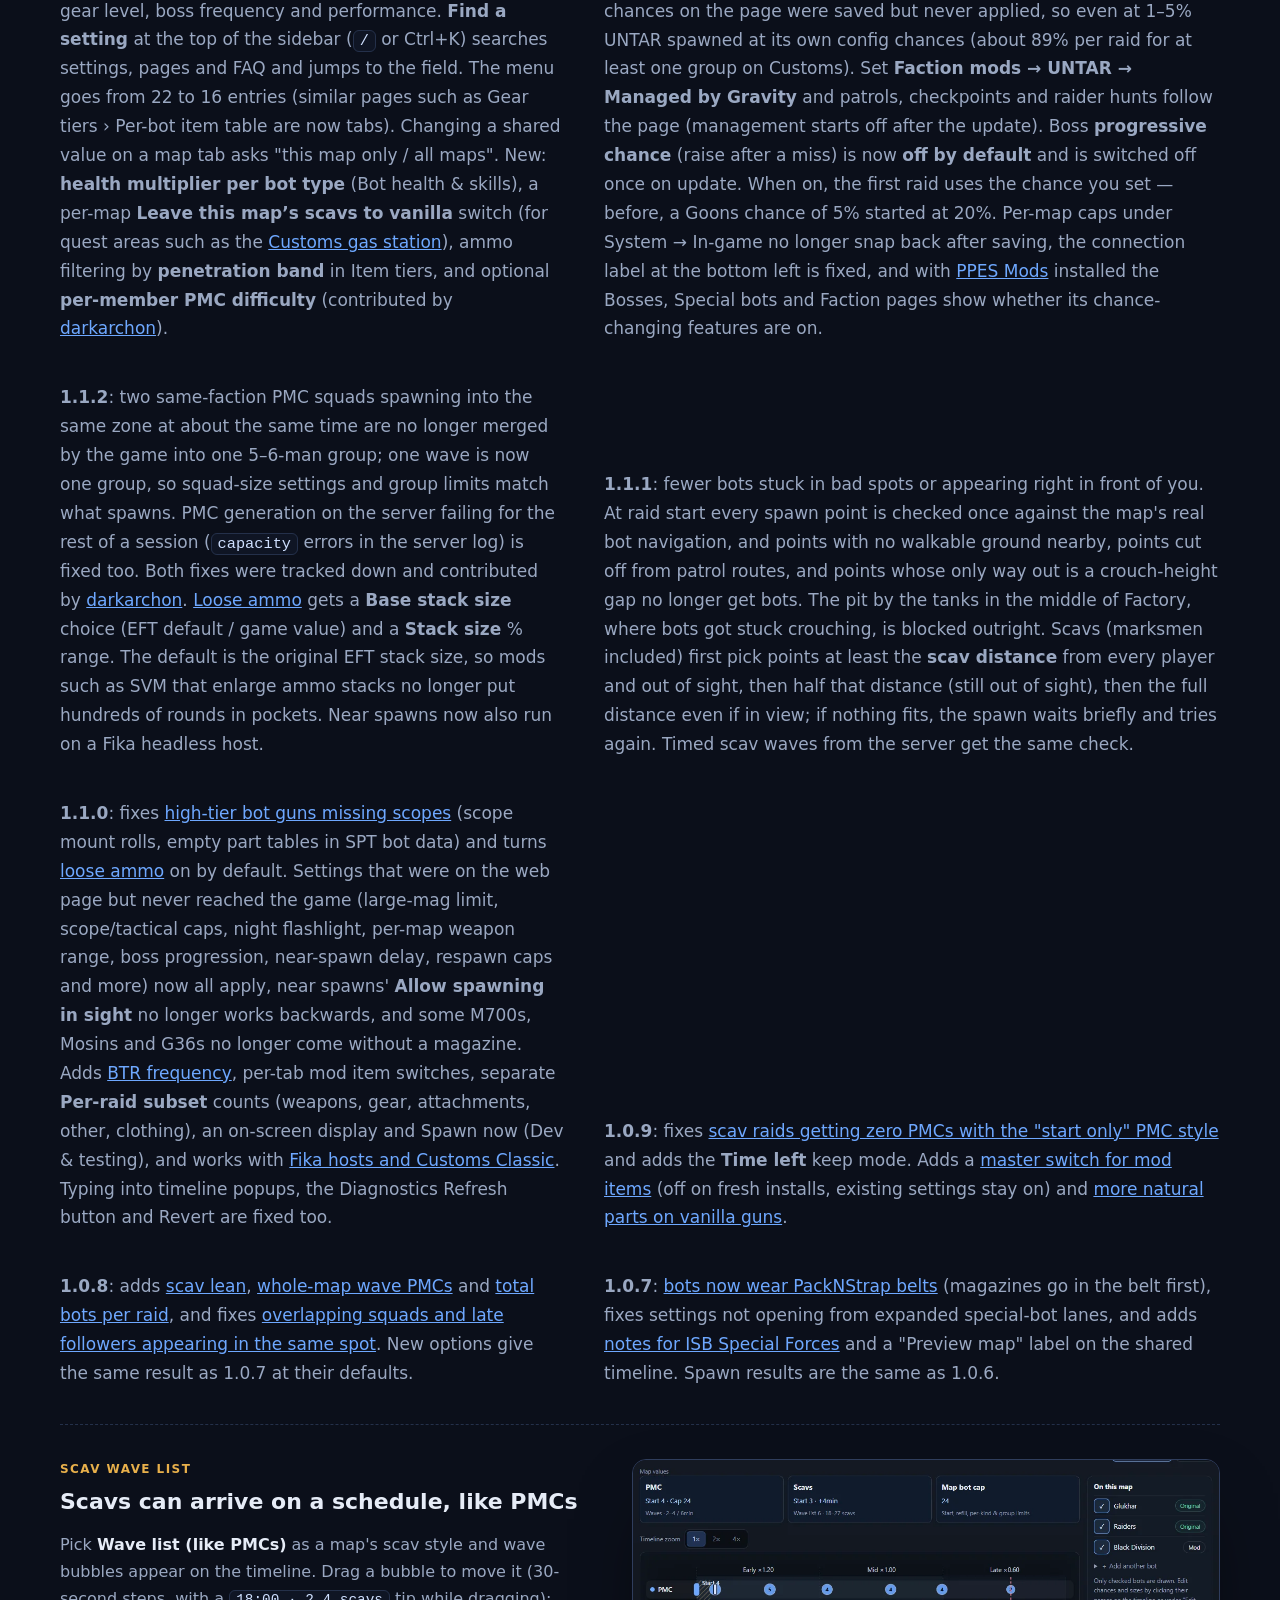
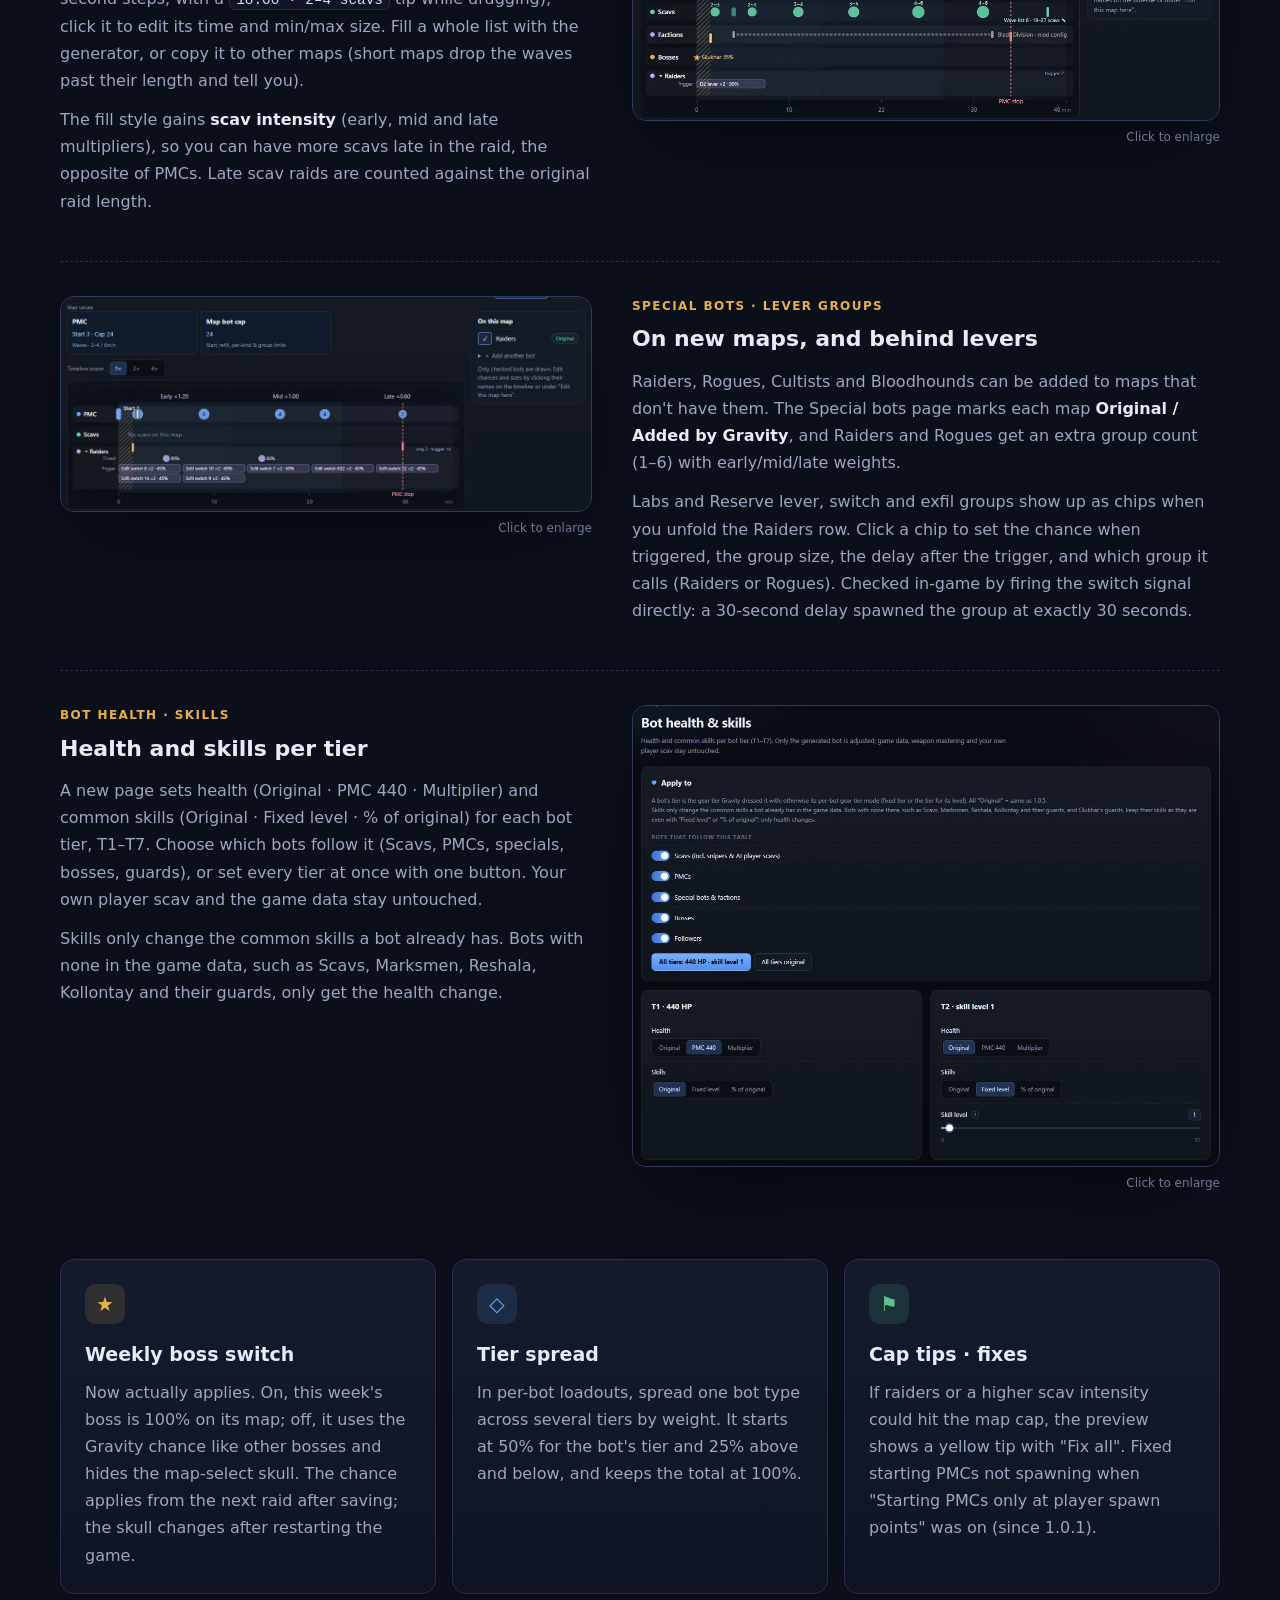
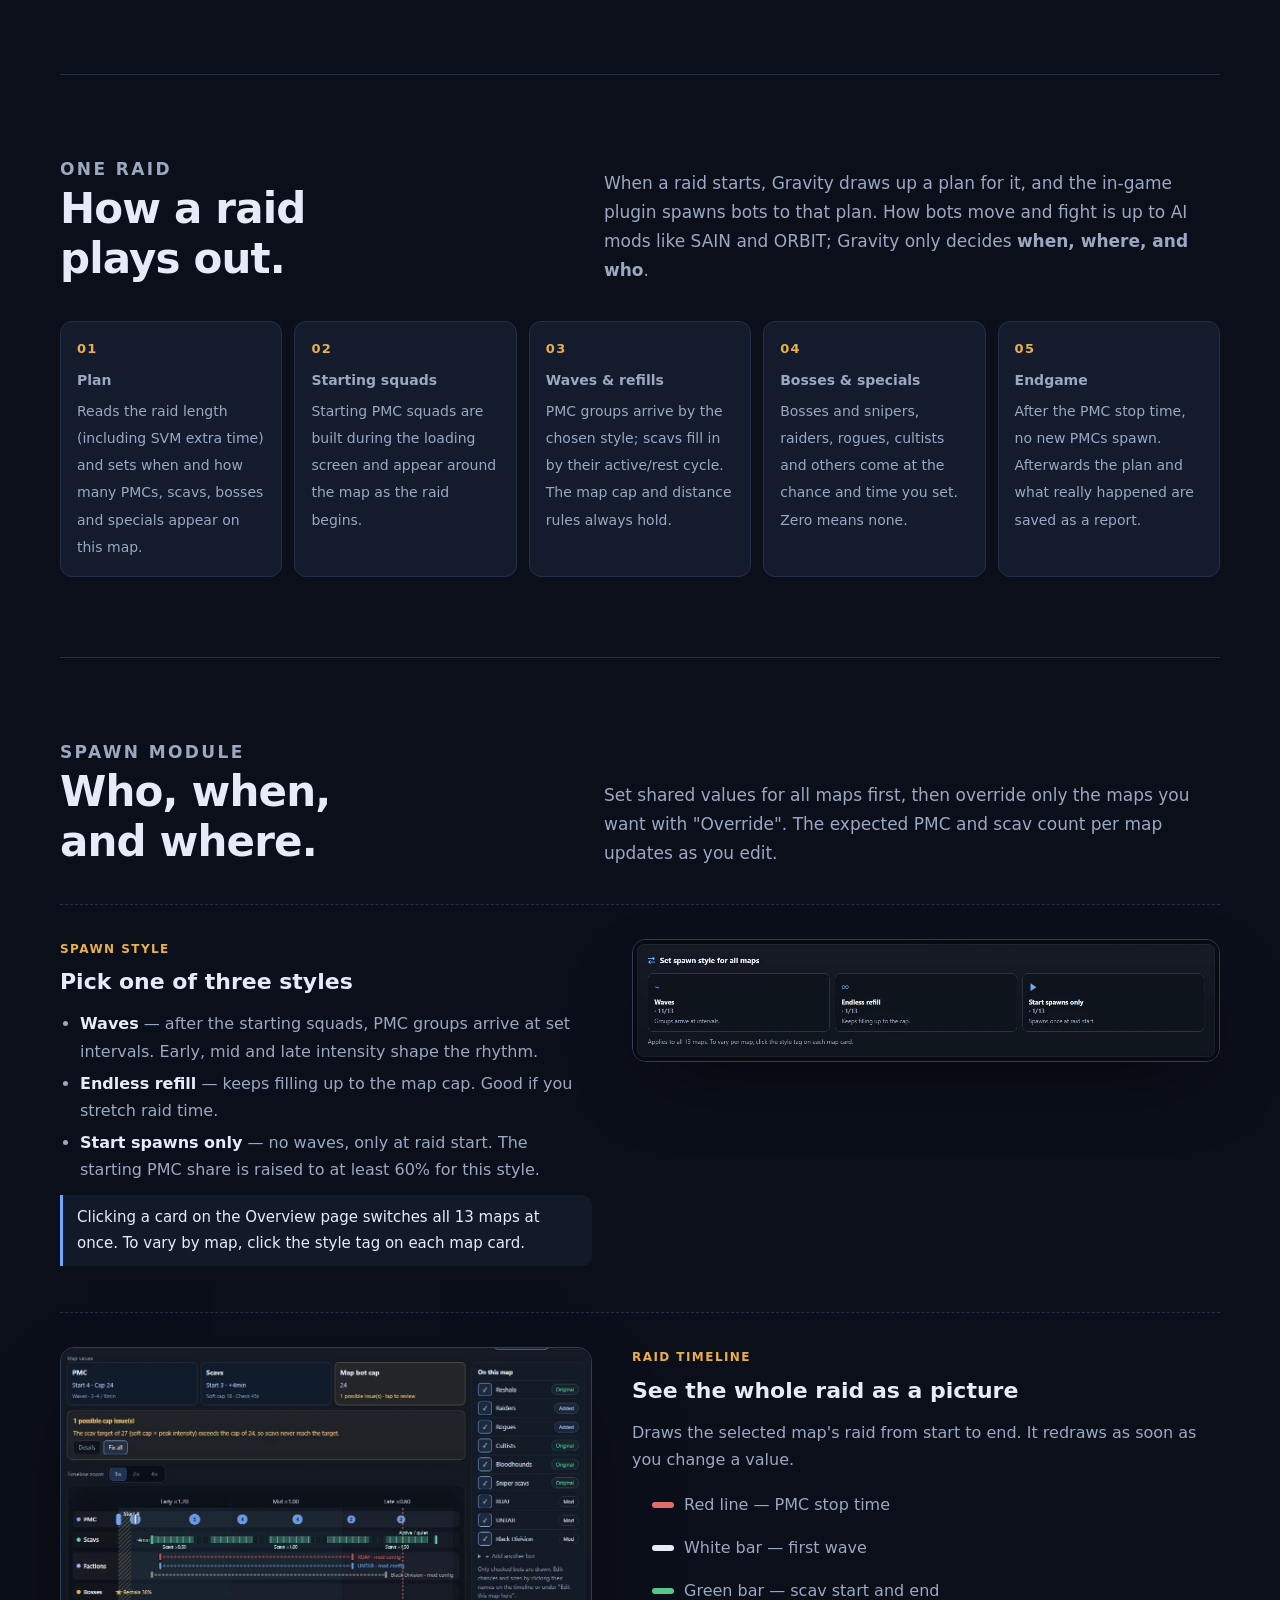
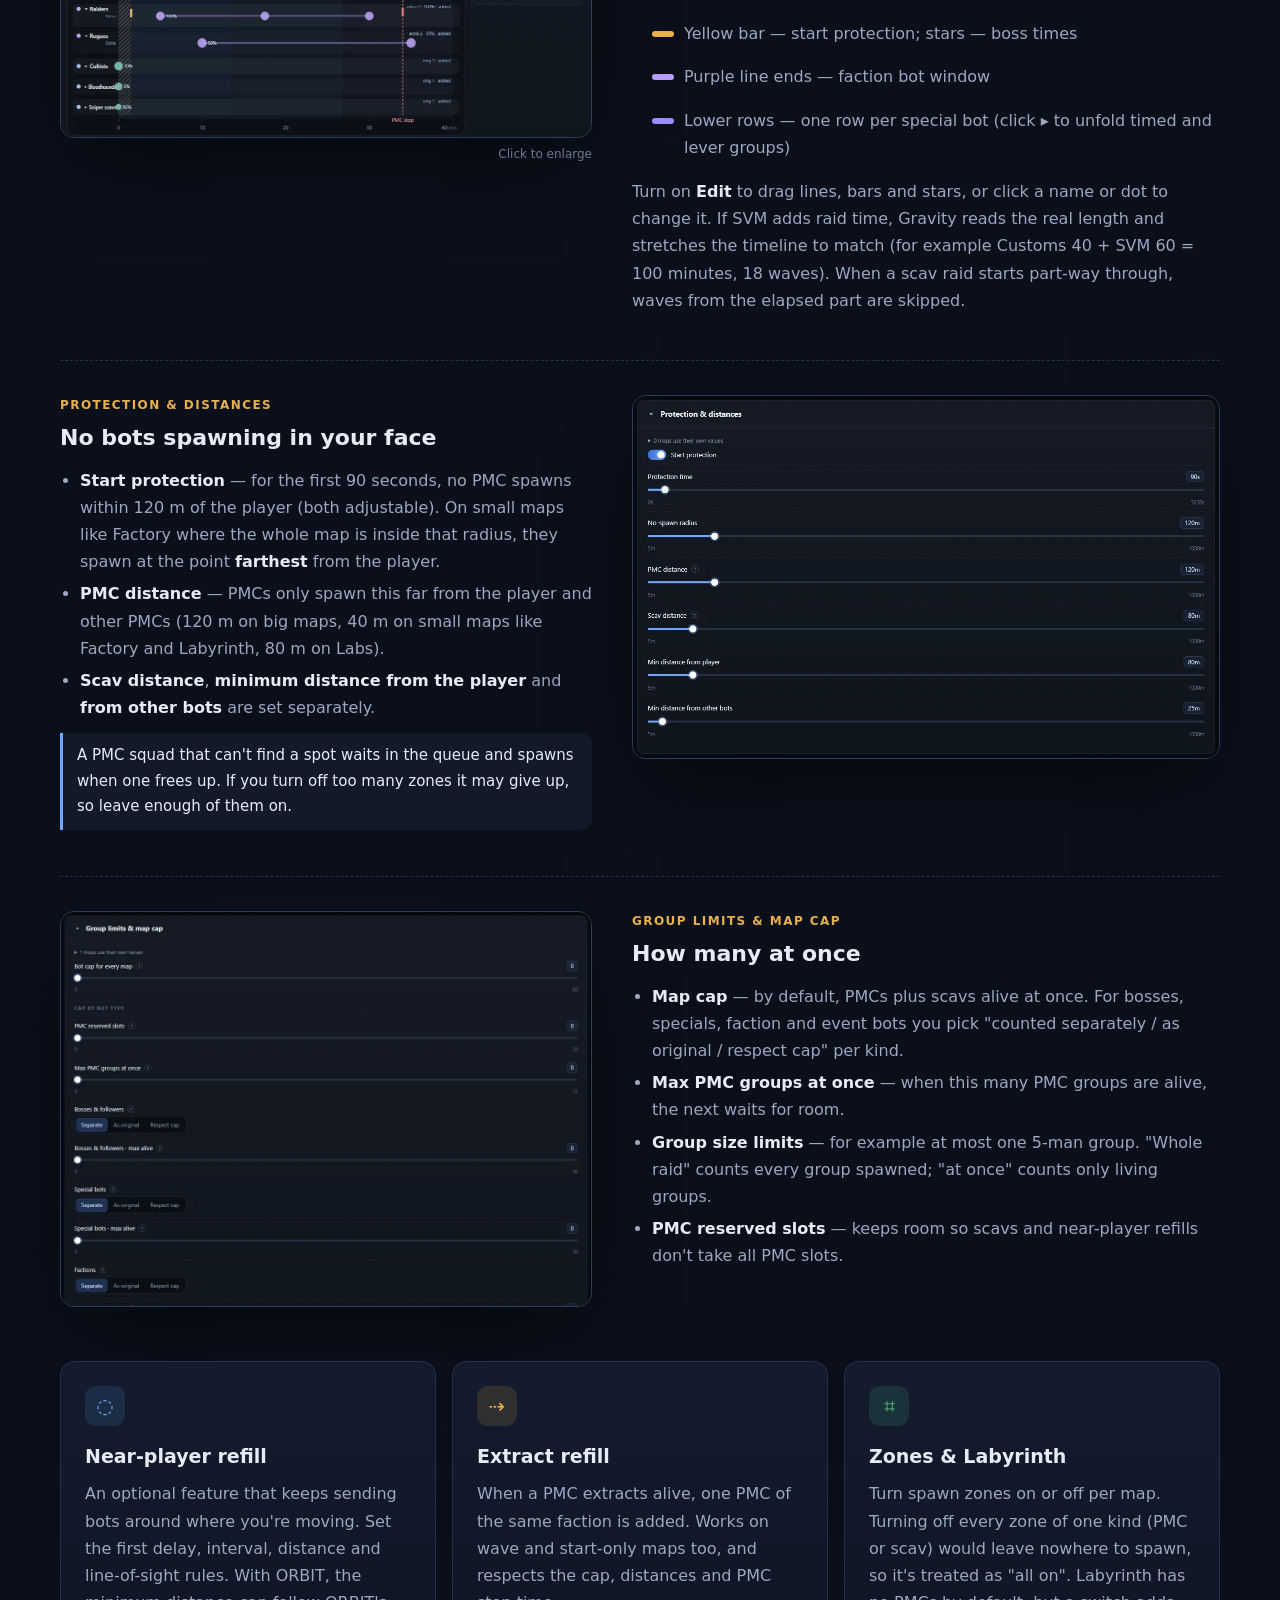
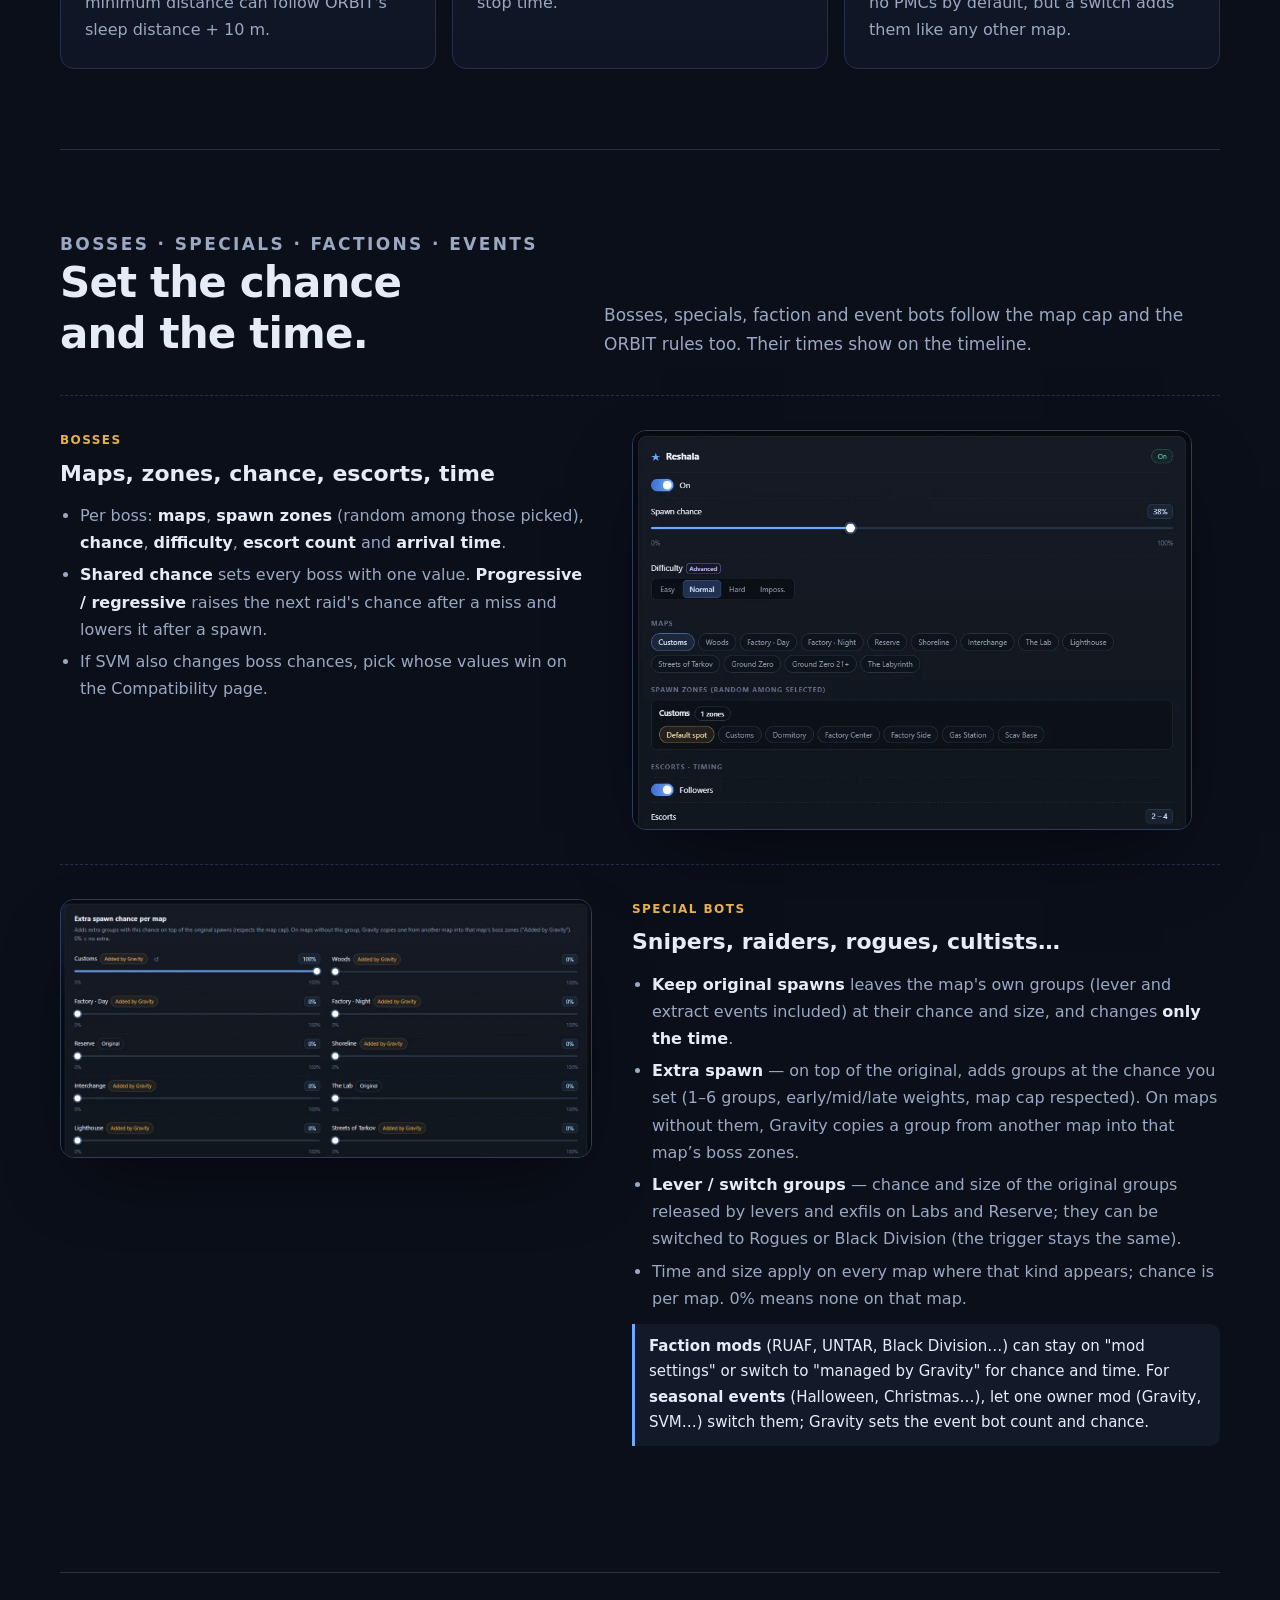
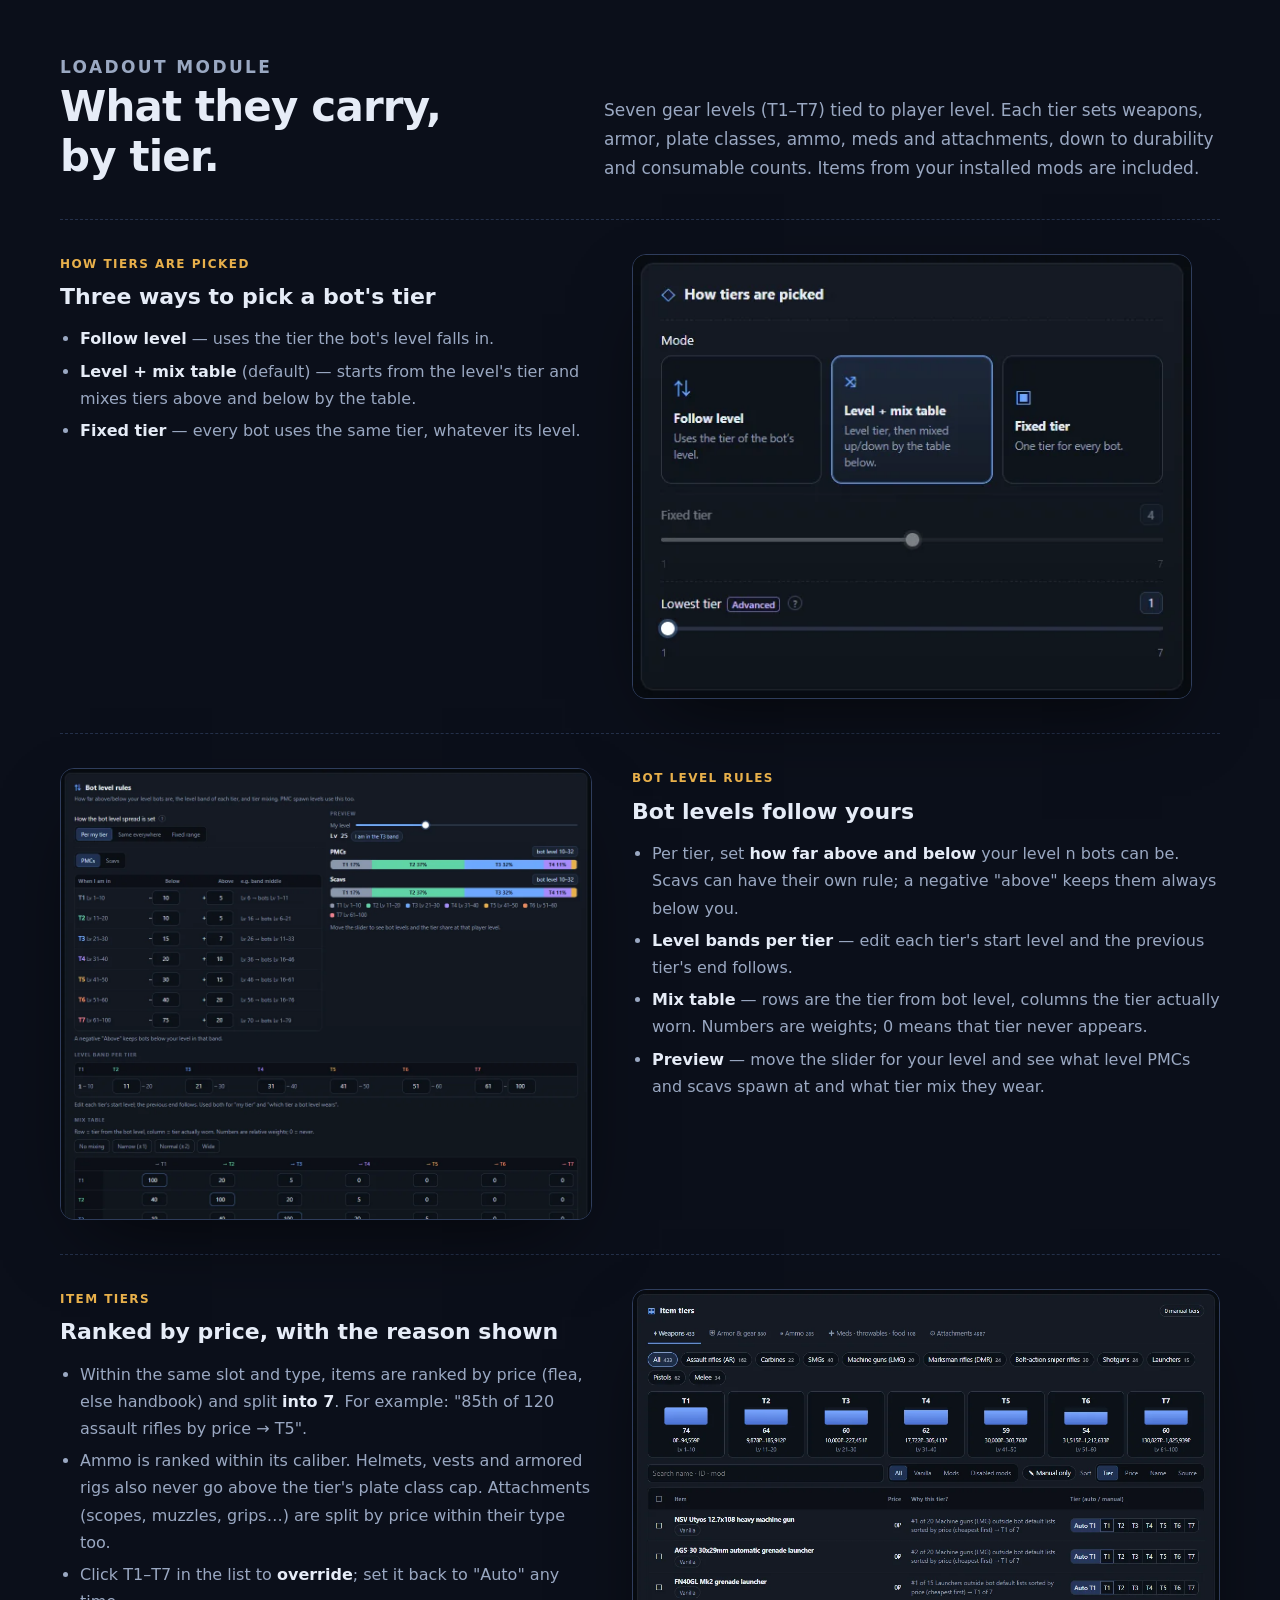
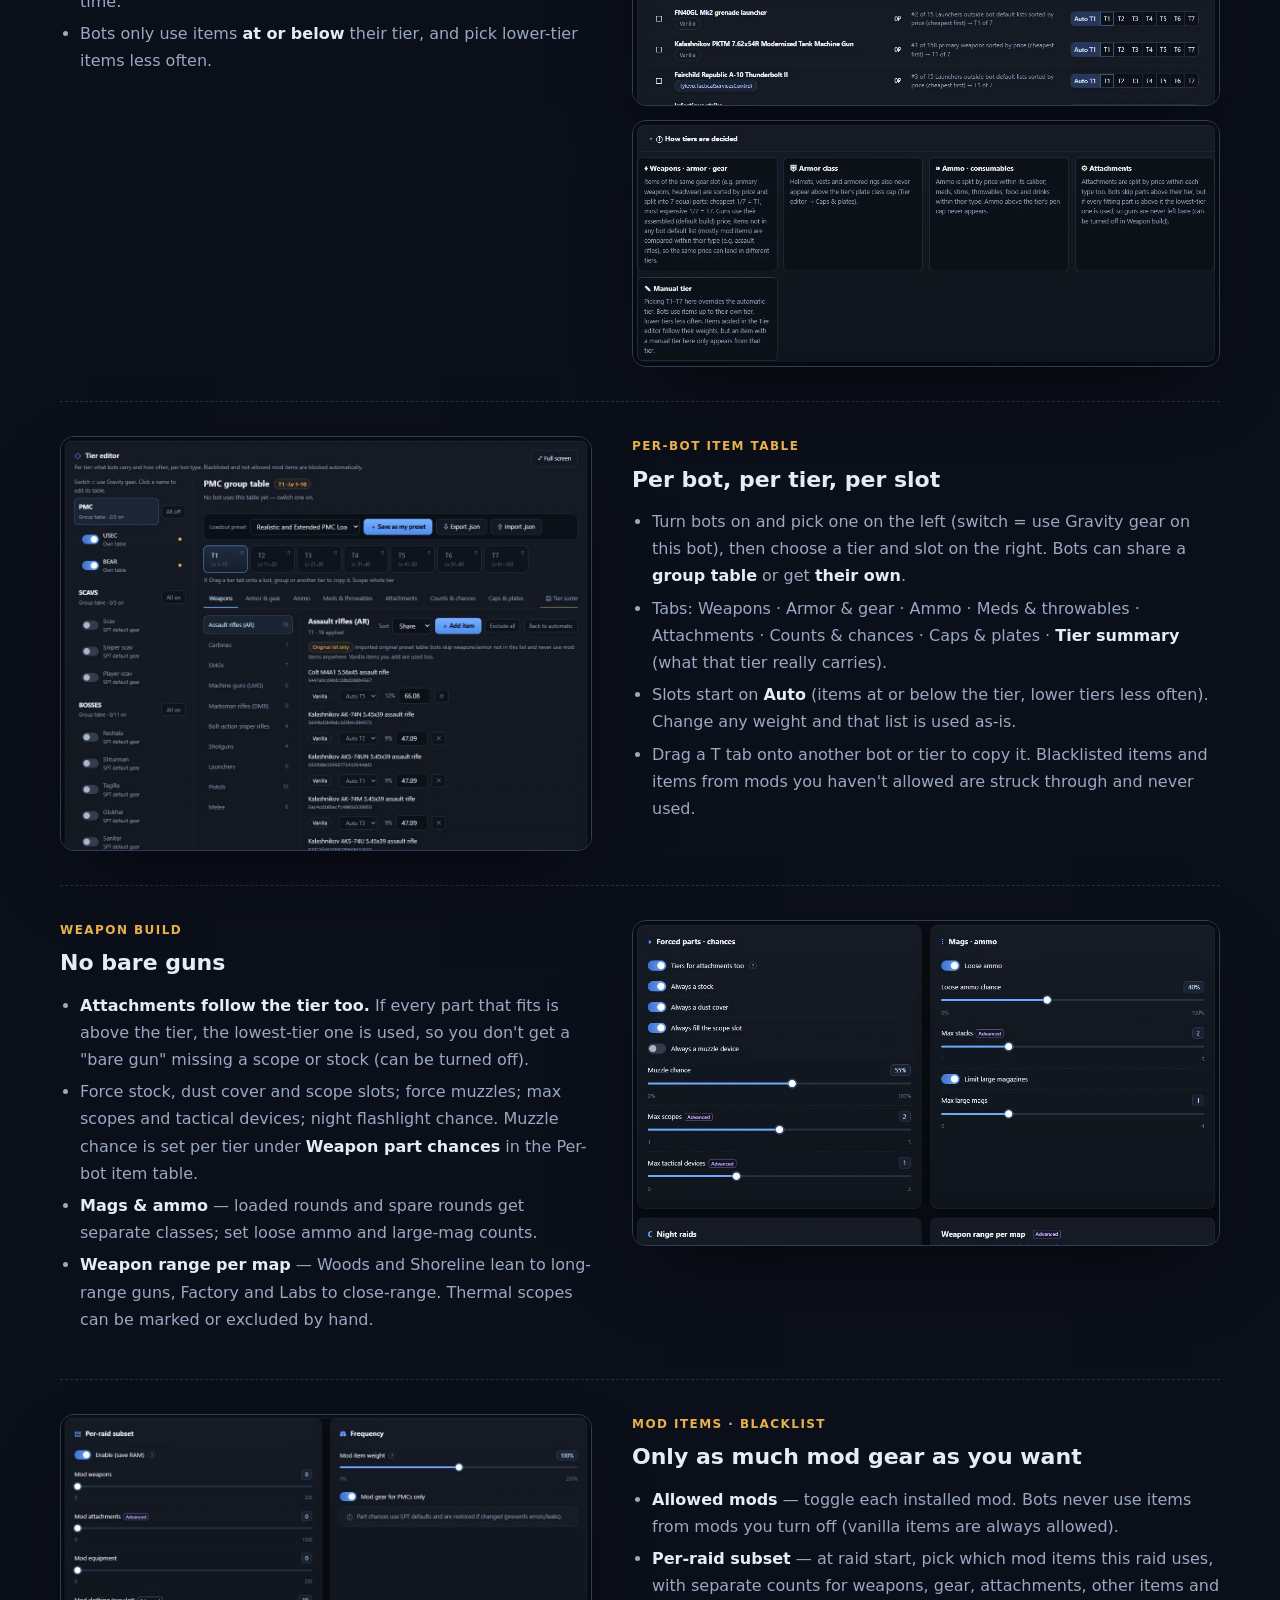
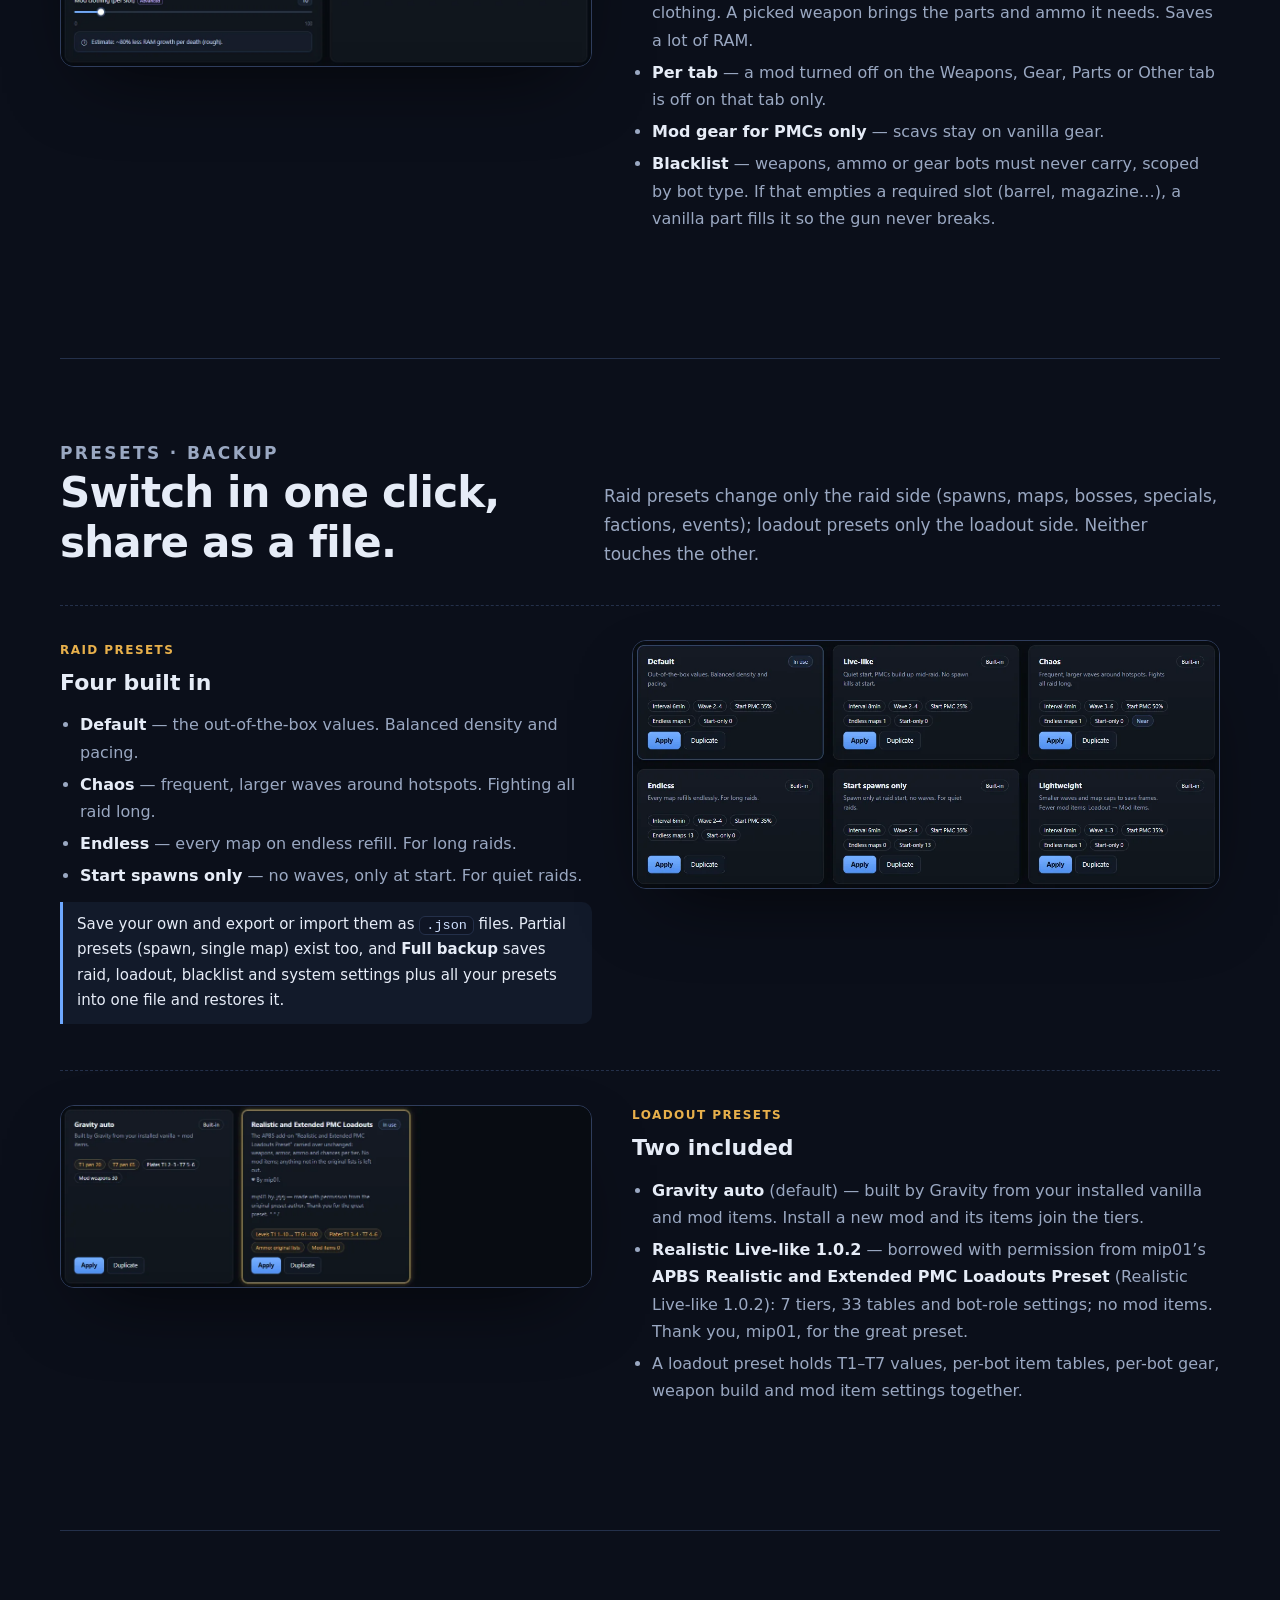
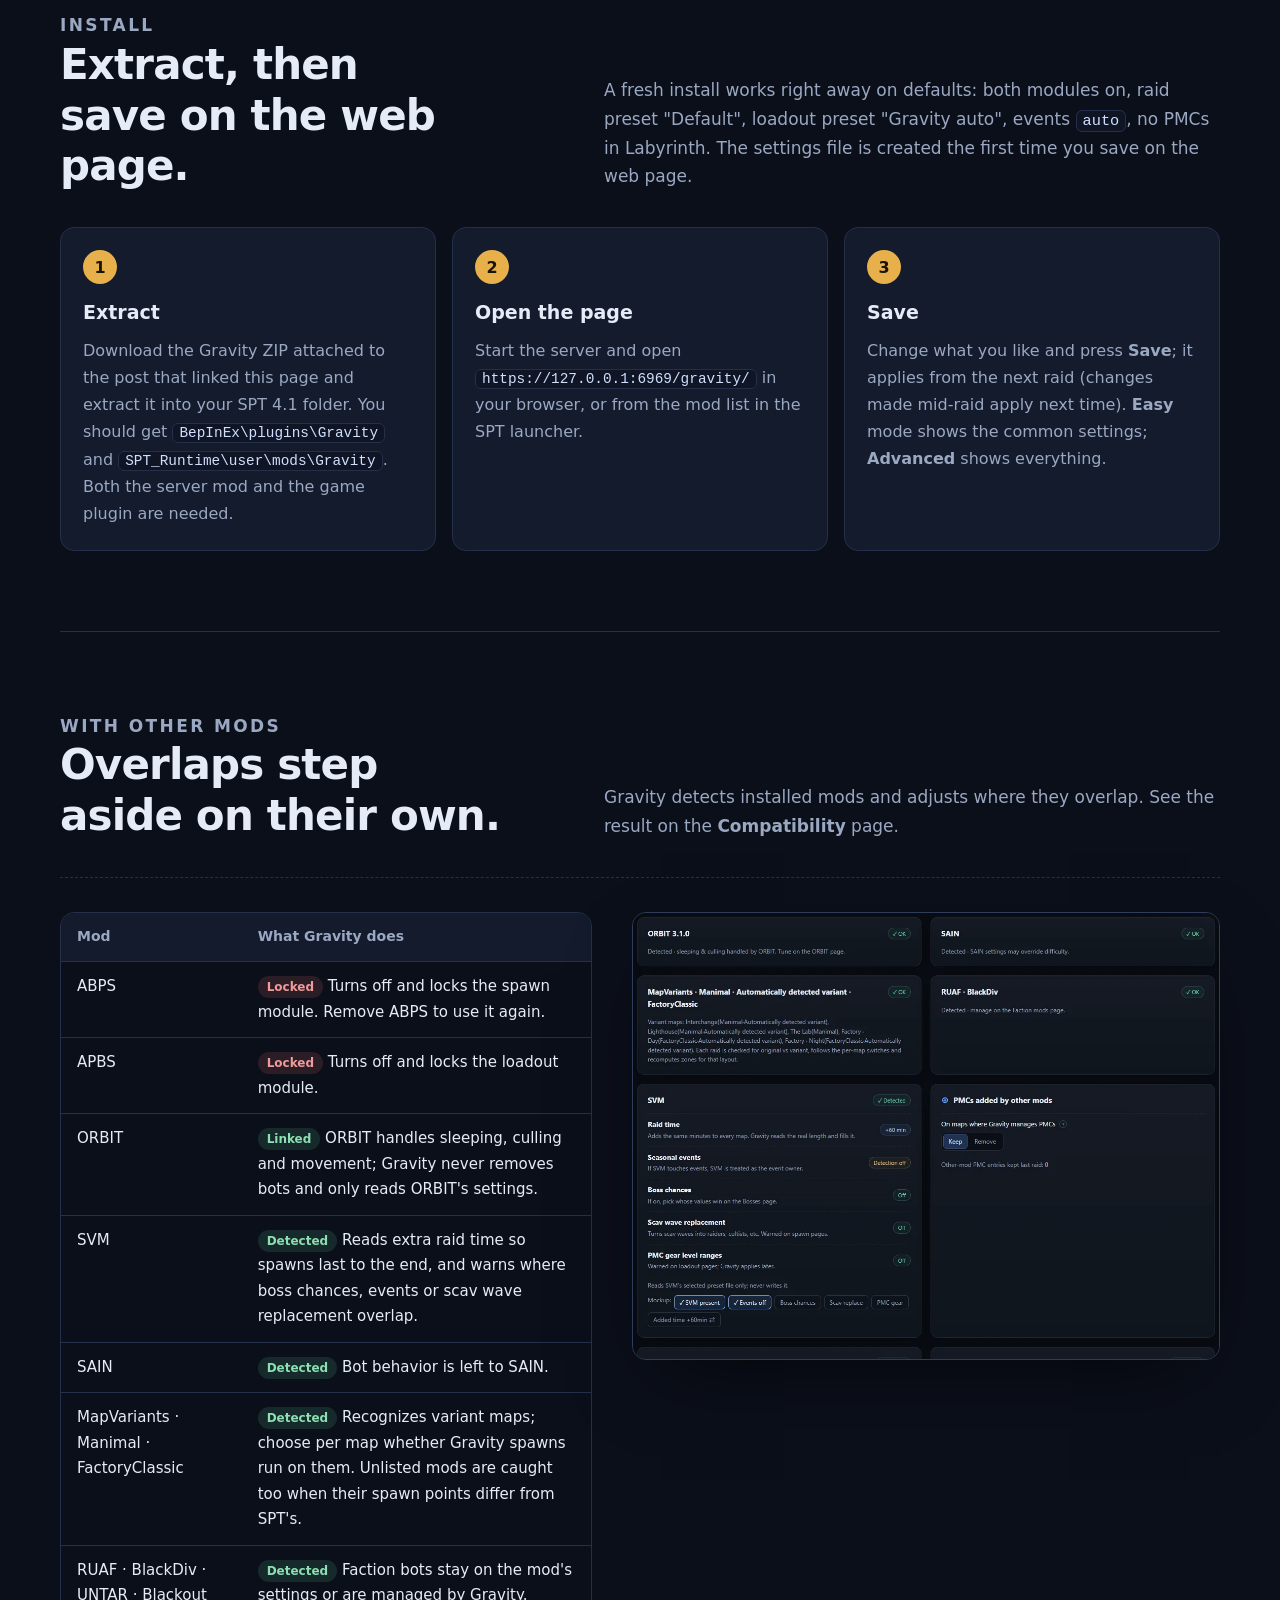
==== commit 03cc4be2: "프리셋 점검 탭(봇별 아이템 표 옆, 후보 수·변경 내역·예시 봇 함께), 자동 티어 문제 모두 고치기, 켜진 모드 필터, 예시 봇 레벨을 티어 레벨 구간에서, 후보 수 표 정렬" ====
--- a/site/arca/index.html
+++ b/site/arca/index.html
@@ -93,7 +93,7 @@
       <div><p class="kicker"><span class="ko">1.0.6 ~ 1.1.6에서 달라진 점</span><span class="en" lang="en">New in 1.0.6 – 1.1.6</span></p>
         <h2 id="new-title"><span class="ko">프리셋을 만들 때<br>빠진 부품까지.</span><span class="en" lang="en">Build presets<br>without missing parts.</span></h2></div>
       <p><span class="ko">이전 판 설정 파일은 그대로 읽히고, 새 칸은 기본값이면 이전 판과 같은 결과입니다. 1.1.0의 낱개 탄약(기본 켜짐)과 근처 보충 시야 수정만 바로 적용됩니다. <b>서버와 클라이언트는 1.1.x끼리</b> 맞추십시오. 1.1.x끼리는 섞어 써도 되지만, 1.0.x와는 맞지 않습니다. 1.1.5는 서버가 바뀌었고 클라이언트는 버전 표기만 바뀌었습니다. zip째 덮어쓰면 됩니다.</span><span class="en" lang="en">Settings from earlier versions load as they are, and new options give the same result at their defaults. Only 1.1.0's loose ammo (on by default) and the near-spawn sight fix apply right away. <b>Keep server and client on 1.1.x.</b> Any 1.1.x versions mix fine, but 1.0.x does not. 1.1.5 changes the server; the client only gets a new version number. Just overwrite with the zip.</span></p>
-      <p><span class="ko"><b>1.1.6</b>: 장비 프리셋을 만드는 사람을 위한 도구입니다. 장비 티어 › 아이템 티어에서 티어를 바꿀 때 그 티어 봇이 총에 <b>조준경(마운트 경로)·맞는 탄약·필수 부품</b>을 달 수 없게 되면 <b>같이 옮기기 / 이 아이템만 / 취소</b> 창이 뜹니다(<a href="#faq-needs">질문 보기</a>). <b>프리셋 점검</b>은 설정 전체에서 그런 경우를 찾아 고치기 버튼과 함께 보여 주고, 무기 줄에는 ✔/⚠가 붙습니다. 총에 맞는 부품을 종류별로 한 번에 옮기는 <b>부품 묶음</b>, 티어별 후보 수 경고, 자동 티어·내 프리셋과의 <b>변경 내역</b>, 서버가 실제로 봇을 뽑아 무엇을 들고 나오는지 보여 주는 <b>예시 봇</b>, 장비 프리셋 파일의 만든 사람·버전·필요한 모드(가져올 때 빠진 아이템·모드 알림)도 더했습니다.</span><span class="en" lang="en"><b>1.1.6</b>: Tools for loadout preset makers. In Gear tiers › Item tiers, when a tier change means bots of that tier cannot fit a <b>scope (through its mounts), matching ammo or a required part</b> on a gun, a <b>Move together / Only this item / Cancel</b> window appears (<a href="#faq-needs">see the FAQ</a>). <b>Check preset</b> finds every such case with a fix button, and weapon rows get ✔/⚠. Also new: <b>part bundles</b> that move a gun's compatible parts by kind at once, a candidates-per-tier warning, a <b>change list</b> against automatic tiers or your presets, <b>example bots</b> the server really generates to show what they carry, and author / version / required mods in loadout preset files (missing items and mods are reported on import).</span></p>
+      <p><span class="ko"><b>1.1.6</b>: 장비 프리셋을 만드는 사람을 위한 도구입니다. 장비 티어 › 아이템 티어에서 티어를 바꿀 때 그 티어 봇이 총에 <b>조준경(마운트 경로)·맞는 탄약·필수 부품</b>을 달 수 없게 되면 <b>같이 옮기기 / 이 아이템만 / 취소</b> 창이 뜹니다(<a href="#faq-needs">질문 보기</a>). 장비 티어 › <b>프리셋 점검</b> 탭이 설정 전체에서 그런 경우를 찾아 고치기 버튼과 함께 보여 주고, 무기 줄에는 ✔/⚠가 붙습니다. 총에 맞는 부품을 종류별로 한 번에 옮기는 <b>부품 묶음</b>, 티어별 후보 수 경고, 자동 티어·내 프리셋과의 <b>변경 내역</b>, 서버가 실제로 봇을 뽑아 무엇을 들고 나오는지 보여 주는 <b>예시 봇</b>, 장비 프리셋 파일의 만든 사람·버전·필요한 모드(가져올 때 빠진 아이템·모드 알림)도 더했습니다.</span><span class="en" lang="en"><b>1.1.6</b>: Tools for loadout preset makers. In Gear tiers › Item tiers, when a tier change means bots of that tier cannot fit a <b>scope (through its mounts), matching ammo or a required part</b> on a gun, a <b>Move together / Only this item / Cancel</b> window appears (<a href="#faq-needs">see the FAQ</a>). A new <b>Preset check</b> tab finds every such case with a fix button, and weapon rows get ✔/⚠. Also new: <b>part bundles</b> that move a gun's compatible parts by kind at once, a candidates-per-tier warning, a <b>change list</b> against automatic tiers or your presets, <b>example bots</b> the server really generates to show what they carry, and author / version / required mods in loadout preset files (missing items and mods are reported on import).</span></p>
       <p><span class="ko"><b>1.1.5</b>: 봇이 <b>티어에 맞는 장비 한 벌</b>을 입습니다. 장비 티어 화면에서 ① 봇 티어 정하기(기본 <b>레벨 따라가기</b>)와 ② 장비 고르기(<b>봇 티어 장비만 / 한 티어 아래까지 / 아래 티어 전부</b>, Gravity 자동 기본은 한 티어 아래까지)를 순서대로 고릅니다. PMC는 <b>옷도 티어에 맞게</b> 입습니다: 래그맨 의상의 요구 레벨로 옷마다 티어를 매기고, 모드 옷도 상인 판매 조건(레벨·값·업적)으로 티어를 정합니다(레벨 1·거의 공짜인 모드 옷은 기본으로 안 입음). 다른 모드가 지운 헬멧·헤드셋·안경·얼굴 가리개·방탄복 겹침 제한도 봇은 원래대로 지킵니다(헬멧 위에 헤드셋이 겹쳐 보이던 것). 예비 탄창이 총마다 따로 세여 넘치던 것, 약실에 안 맞는 탄창, 모드 옷 등장 배율이 150% 아래에서 먹지 않던 것을 고쳤습니다. <b>봇 체력 · 스킬</b>에서 원래 → 바뀐 체력·스킬을 미리 보고, 시스템 › <b>번역</b>에서 화면을 직접 번역해 넣을 수 있습니다(<a href="#faq-lang">언어 팩</a>). 레이드 프리셋은 4개(기본·난전·무한 리필·시작 스폰만)로 정리했습니다.</span><span class="en" lang="en"><b>1.1.5</b>: bots wear <b>a full set of gear that fits their tier</b>. On Gear tiers, pick ① the bot tier (default <b>Follow level</b>) and then ② gear (<b>Bot tier only / Down one tier / All lower tiers</b>; Gravity auto defaults to Down one tier). PMCs also wear <b>outfits that fit their tier</b>: each Ragman outfit gets a tier from its required level, and mod outfits get one from their trader terms (level, price, achievement); level-1, nearly free mod outfits are skipped by default. Bots keep the original helmet, headset, eyewear, face cover and body armor restrictions even when another mod removed them (no more headsets clipping through helmets). Fixed spare magazines counted per gun, magazines that don’t fit the chamber, and the mod outfit weight that did nothing below 150%. <b>Bot health &amp; skills</b> now previews original → new values, and you can translate the page yourself under System › <b>Translate</b> (<a href="#faq-lang">language packs</a>). Raid presets are down to four (Default, Chaos, Endless, Start spawns only).</span></p>
       <p><span class="ko"><b>1.1.4</b>: 웹 설정을 쉽게 바꿨습니다. 처음 열면 <b>빠른 설정</b>이 나와 봇 인원·레이드 흐름·난이도·장비 수준·보스 빈도·성능을 단계 버튼으로 맞춥니다. 사이드바 맨 위 <b>설정 찾기</b>(<code>/</code> 또는 Ctrl+K)로 칸·페이지·FAQ를 찾으면 그 칸으로 바로 갑니다. 메뉴는 22개에서 16개로 줄였습니다(장비 티어 › 봇별 아이템 표처럼 비슷한 화면은 탭으로). 맵 탭에서 공통 값을 따르는 칸을 바꾸면 "이 맵만 / 모든 맵"을 고르는 막대가 뜹니다. <b>봇 종류별 체력 배율</b>(봇 체력 · 스킬), 맵별 <b>이 맵 스캐브는 바닐라에 맡기기</b>(<a href="#faq-gas-station">세관 주유소</a>처럼 퀘스트 구역에 스캐브가 잘 안 나올 때), 아이템 티어 탄약 <b>관통력 구간</b> 거르기, PMC <b>대원마다 난이도</b>(선택, <a href="#fika-thanks">darkarchon님</a> 기여)를 넣었습니다.</span><span class="en" lang="en"><b>1.1.4</b>: the web page is easier to use. It opens on <b>Quick setup</b>, with step buttons for bot count, raid flow, difficulty, gear level, boss frequency and performance. <b>Find a setting</b> at the top of the sidebar (<code>/</code> or Ctrl+K) searches settings, pages and FAQ and jumps to the field. The menu goes from 22 to 16 entries (similar pages such as Gear tiers › Per-bot item table are now tabs). Changing a shared value on a map tab asks "this map only / all maps". New: <b>health multiplier per bot type</b> (Bot health &amp; skills), a per-map <b>Leave this map’s scavs to vanilla</b> switch (for quest areas such as the <a href="#faq-gas-station">Customs gas station</a>), ammo filtering by <b>penetration band</b> in Item tiers, and optional <b>per-member PMC difficulty</b> (contributed by <a href="#fika-thanks">darkarchon</a>).</span></p>
       <p><span class="ko"><b>1.1.3</b>: <b>UNTAR</b>를 Gravity가 관리할 수 있습니다. 1.1.2까지는 웹의 UNTAR 확률이 저장만 되고 적용되지 않아, 1~5%로 정해도 UNTAR 자체 설정 확률(세관에서 한 판에 하나라도 나올 확률 약 89%)로 나왔습니다. 이제 <b>팩션 모드 → UNTAR → Gravity가 관리</b>로 두면 순찰·검문소·레이더 사냥조가 웹 값대로 나옵니다(업데이트 직후에는 관리 꺼짐). 보스 <b>점증</b>(안 나오면 다음 판 확률 올리기)은 <b>기본 꺼짐</b>이 되고 업데이트할 때 한 번 꺼집니다. 켜 두어도 첫 판은 정한 확률 그대로입니다 — 전에는 5%로 정한 굿즈도 첫 판부터 20%였습니다. 시스템 → 인게임의 맵별 상한이 저장하면 되돌아가던 것, 왼쪽 아래 연결 표시를 고쳤고, <a href="#faq-ppes">PPES Mods</a>를 같이 쓰면 확률을 바꾸는 기능이 켜져 있는지 보스·특수 봇·팩션 화면에 보여 줍니다.</span><span class="en" lang="en"><b>1.1.3</b>: Gravity can now manage <b>UNTAR</b>. Up to 1.1.2 the UNTAR chances on the page were saved but never applied, so even at 1–5% UNTAR spawned at its own config chances (about 89% per raid for at least one group on Customs). Set <b>Faction mods → UNTAR → Managed by Gravity</b> and patrols, checkpoints and raider hunts follow the page (management starts off after the update). Boss <b>progressive chance</b> (raise after a miss) is now <b>off by default</b> and is switched off once on update. When on, the first raid uses the chance you set — before, a Goons chance of 5% started at 20%. Per-map caps under System → In-game no longer snap back after saving, the connection label at the bottom left is fixed, and with <a href="#faq-ppes">PPES Mods</a> installed the Bosses, Special bots and Faction pages show whether its chance-changing features are on.</span></p>
@@ -719,7 +719,7 @@
         <p><span class="ko">조준경 확률은 봇별 아이템 표의 <b>무기 부품 확률 → 조준경</b>(기본 T1 40% → T7 95%)과 무기 구성의 <b>조준경 칸 강제</b>가 정합니다. 1.0.9까지는 AK·볼트액션처럼 조준경이 마운트 위에 달리는 총에서 마운트 칸이 따로 굴려져 빠지는 일이 많았고, SPT 봇 표에 마운트의 부품 표가 아예 없는 총(Sako TRG M10 등)은 조준경이 한 번도 안 달렸습니다. 1.1.0부터 조준경을 받는 마운트 칸은 조준경 확률 이상으로 굴리고, 비어 있는 부품 표는 그 부품을 가진 다른 봇 표로 메웁니다. 서버 측정(PMC 360명)에서 조준경 장착률이 80% 안팎에서 91~94%로 올랐고, 남은 경우는 대부분 산탄총과 낮은 티어의 모신·AKM입니다.</span><span class="en" lang="en">Scope chance comes from <b>Weapon part chances → Scope</b> in the Per-bot item table (default T1 40% → T7 95%) and <b>Force scope slots</b> in Weapon build. Up to 1.0.9, guns whose scope sits on a mount (AKs, bolt-actions) often lost the mount roll, and guns whose mount has no parts table in SPT bot data (e.g. Sako TRG M10) never got a scope. From 1.1.0, mount slots that take scopes roll at least the scope chance, and empty parts tables are filled from another bot table that has that part. In a server test (360 PMCs) the scope rate rose from about 80% to 91–94%; what remains is mostly shotguns and low-tier Mosins/AKMs.</span></p>
       </details>
       <details id="faq-needs"><summary><span class="ko">티어를 바꿀 때 '같이 옮길까요' 창이 떠요.</span><span class="en" lang="en">A "move these too?" window appears when I change a tier.</span></summary>
-        <p><span class="ko">아이템 티어 X는 "X 티어 이상 봇만 쓴다"는 뜻입니다. 총을 낮은 티어로 옮겼는데 그 총에 필요한 마운트·조준경·맞는 탄약·필수 부품이 더 높은 티어에 남아 있으면, 그 티어 봇은 총을 제대로 못 씁니다(예: 마운트만 있고 조준경이 없는 총). 1.1.6부터 장비 티어 › 아이템 티어에서 티어를 바꾸는 순간 이런 경우가 새로 생기면 창이 뜹니다. <b>같이 옮기기</b>는 고른 부품을 같은 티어로 함께 옮기고, <b>이 아이템만</b>은 그 아이템만 옮기고, <b>취소</b>는 아무것도 바꾸지 않습니다. 부품을 위 티어로 올려서 다른 총이 부품을 잃을 때도 알려 줍니다. 이미 있던 문제로는 창이 뜨지 않습니다. 같은 페이지의 <b>프리셋 점검</b> 버튼은 지금 설정 전체에서 이런 경우를 찾아 고치기 버튼과 함께 보여 줍니다. 직접 정한 티어의 문제를 먼저 보여 주고, 자동 티어끼리 생긴 문제는 접어 둡니다.</span><span class="en" lang="en">An item at tier X means "only bots of tier X and up use it". If you move a gun to a lower tier while the mount, scope, matching ammo or required part it needs stays in a higher tier, bots of that tier cannot use the gun properly (for example a gun with a mount but no scope). From 1.1.6, Gear tiers › Item tiers shows a window the moment a tier change creates such a case. <b>Move together</b> moves the parts you pick to the same tier, <b>Only this item</b> moves just that item, and <b>Cancel</b> changes nothing. It also warns when raising a part to a higher tier takes it away from other guns. Problems that already existed do not open the window. The <b>Check preset</b> button on the same page finds these cases across your whole setup, with a fix button for each. Problems with tiers you set yourself come first; problems among automatic tiers are folded away.</span></p>
+        <p><span class="ko">아이템 티어 X는 "X 티어 이상 봇만 쓴다"는 뜻입니다. 총을 낮은 티어로 옮겼는데 그 총에 필요한 마운트·조준경·맞는 탄약·필수 부품이 더 높은 티어에 남아 있으면, 그 티어 봇은 총을 제대로 못 씁니다(예: 마운트만 있고 조준경이 없는 총). 1.1.6부터 장비 티어 › 아이템 티어에서 티어를 바꾸는 순간 이런 경우가 새로 생기면 창이 뜹니다. <b>같이 옮기기</b>는 고른 부품을 같은 티어로 함께 옮기고, <b>이 아이템만</b>은 그 아이템만 옮기고, <b>취소</b>는 아무것도 바꾸지 않습니다. 부품을 위 티어로 올려서 다른 총이 부품을 잃을 때도 알려 줍니다. 이미 있던 문제로는 창이 뜨지 않습니다. 장비 티어 › <b>프리셋 점검</b> 탭은 지금 설정 전체에서 이런 경우를 찾아 고치기 버튼과 함께 보여 줍니다. 직접 정한 티어의 문제를 먼저 보여 주고, 자동 티어끼리 생긴 문제는 접어 둡니다(한 번에 고칠 수도 있지만, 그러면 그 부품을 직접 정한 티어로 바꾸므로 낮은 티어 봇이 조금 더 좋은 부품을 씁니다).</span><span class="en" lang="en">An item at tier X means "only bots of tier X and up use it". If you move a gun to a lower tier while the mount, scope, matching ammo or required part it needs stays in a higher tier, bots of that tier cannot use the gun properly (for example a gun with a mount but no scope). From 1.1.6, Gear tiers › Item tiers shows a window the moment a tier change creates such a case. <b>Move together</b> moves the parts you pick to the same tier, <b>Only this item</b> moves just that item, and <b>Cancel</b> changes nothing. It also warns when raising a part to a higher tier takes it away from other guns. Problems that already existed do not open the window. The Gear tiers › <b>Preset check</b> tab finds these cases across your whole setup, with a fix button for each. Problems with tiers you set yourself come first; problems among automatic tiers are folded away (you can fix them all at once, but that sets those parts to manual tiers, so lower-tier bots get slightly better parts).</span></p>
       </details>
       <details id="faq-ammo"><summary><span class="ko">봇 조끼에 탄약이 거의 없습니다.</span><span class="en" lang="en">Bots carry almost no spare ammo.</span></summary>
         <p><span class="ko"><b>무기 구성 → 탄창 · 탄약</b>의 <b>낱개 탄약 넣기</b>가 1.1.0부터 실제로 동작하며 기본으로 켜져 있습니다(봇마다 40% 확률, 최대 2묶음, 조끼·주머니·배낭에 들어감). 묶음 하나의 발 수는 <a href="#faq-ammo-stack">아래 질문</a>을 보십시오. 예비 탄창 수는 봇별 아이템 표 <b>개수 → 탄창</b>에서 티어마다 정합니다. 1.0.9까지는 이 칸이 화면에만 있고 게임에 적용되지 않았습니다.</span><span class="en" lang="en">From 1.1.0, <b>Loose ammo</b> under <b>Weapon build → Mags · ammo</b> actually works and is on by default (40% per bot, up to 2 stacks, placed in rig, pockets or backpack). For rounds per stack, see <a href="#faq-ammo-stack">the next question</a>. Spare magazine counts are set per tier under <b>Counts → Magazines</b> in the Per-bot item table. Up to 1.0.9 this option was only on the page and did nothing in game.</span></p>
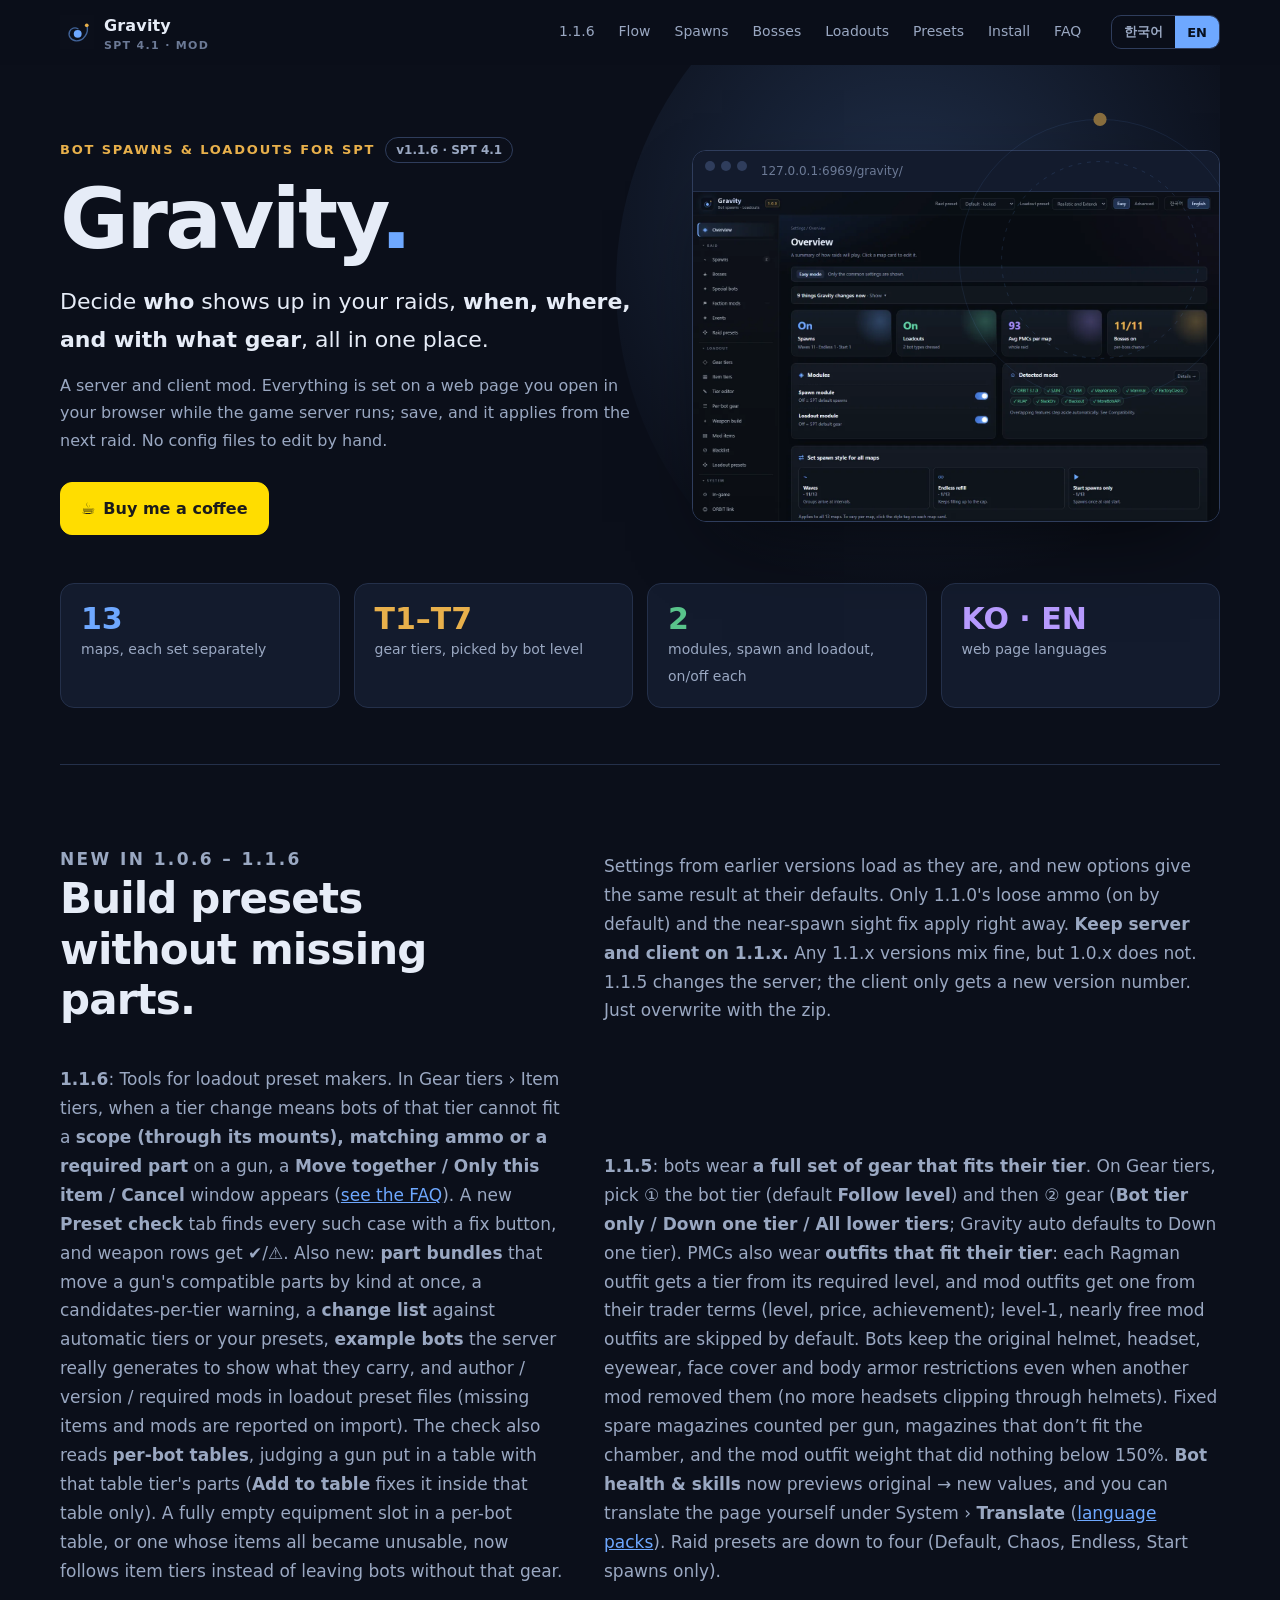
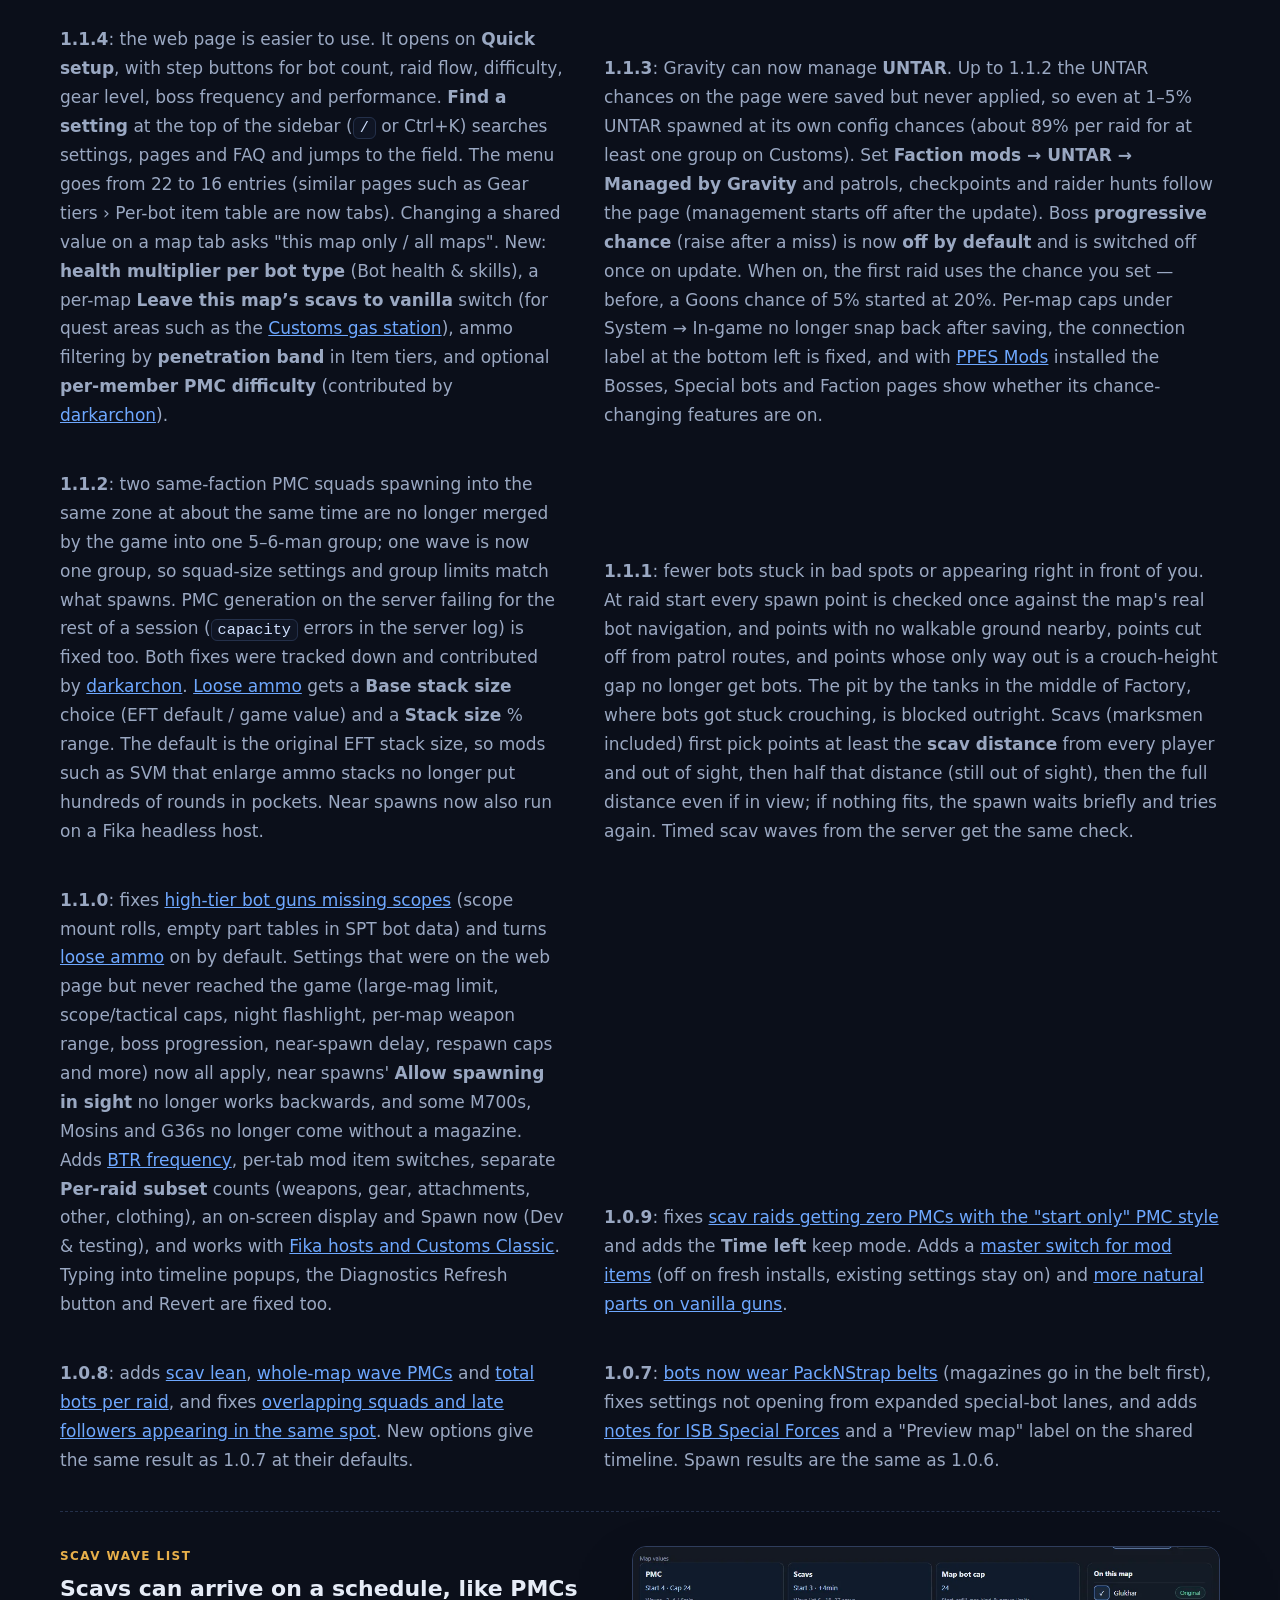
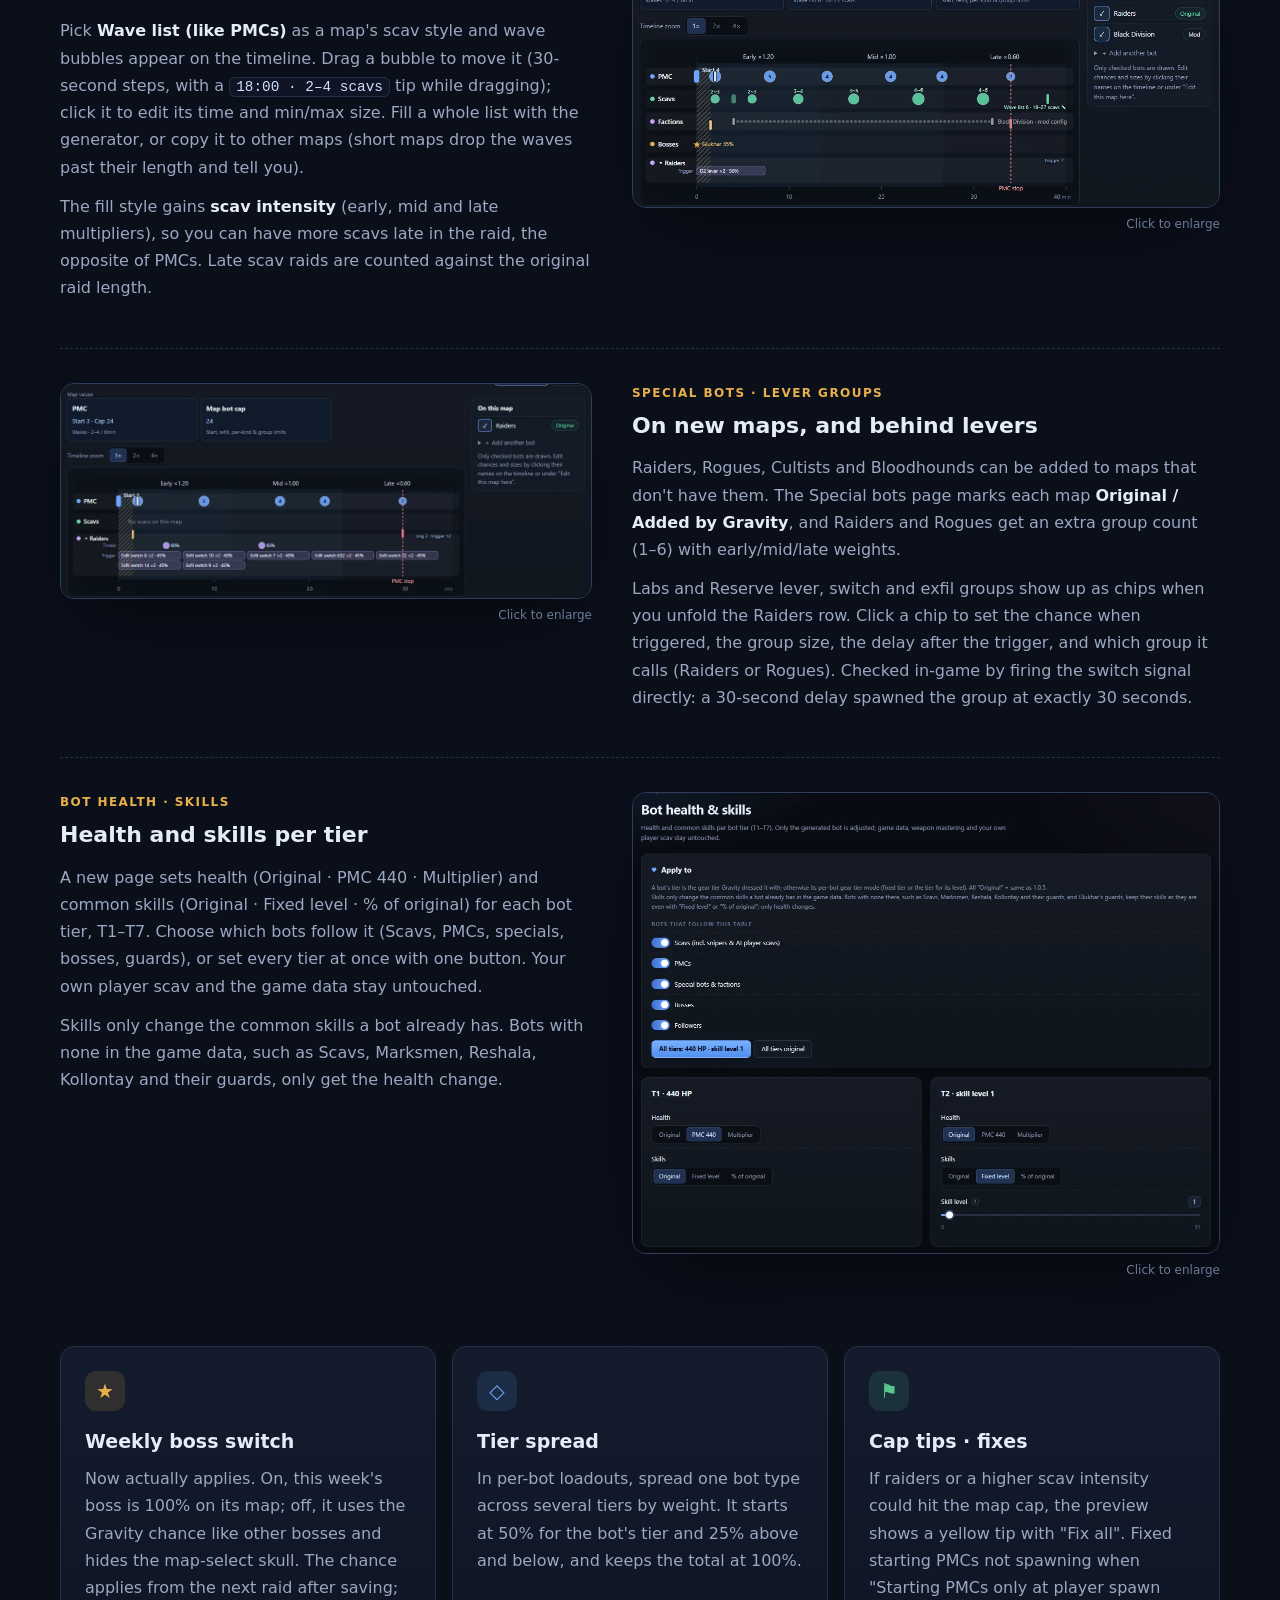
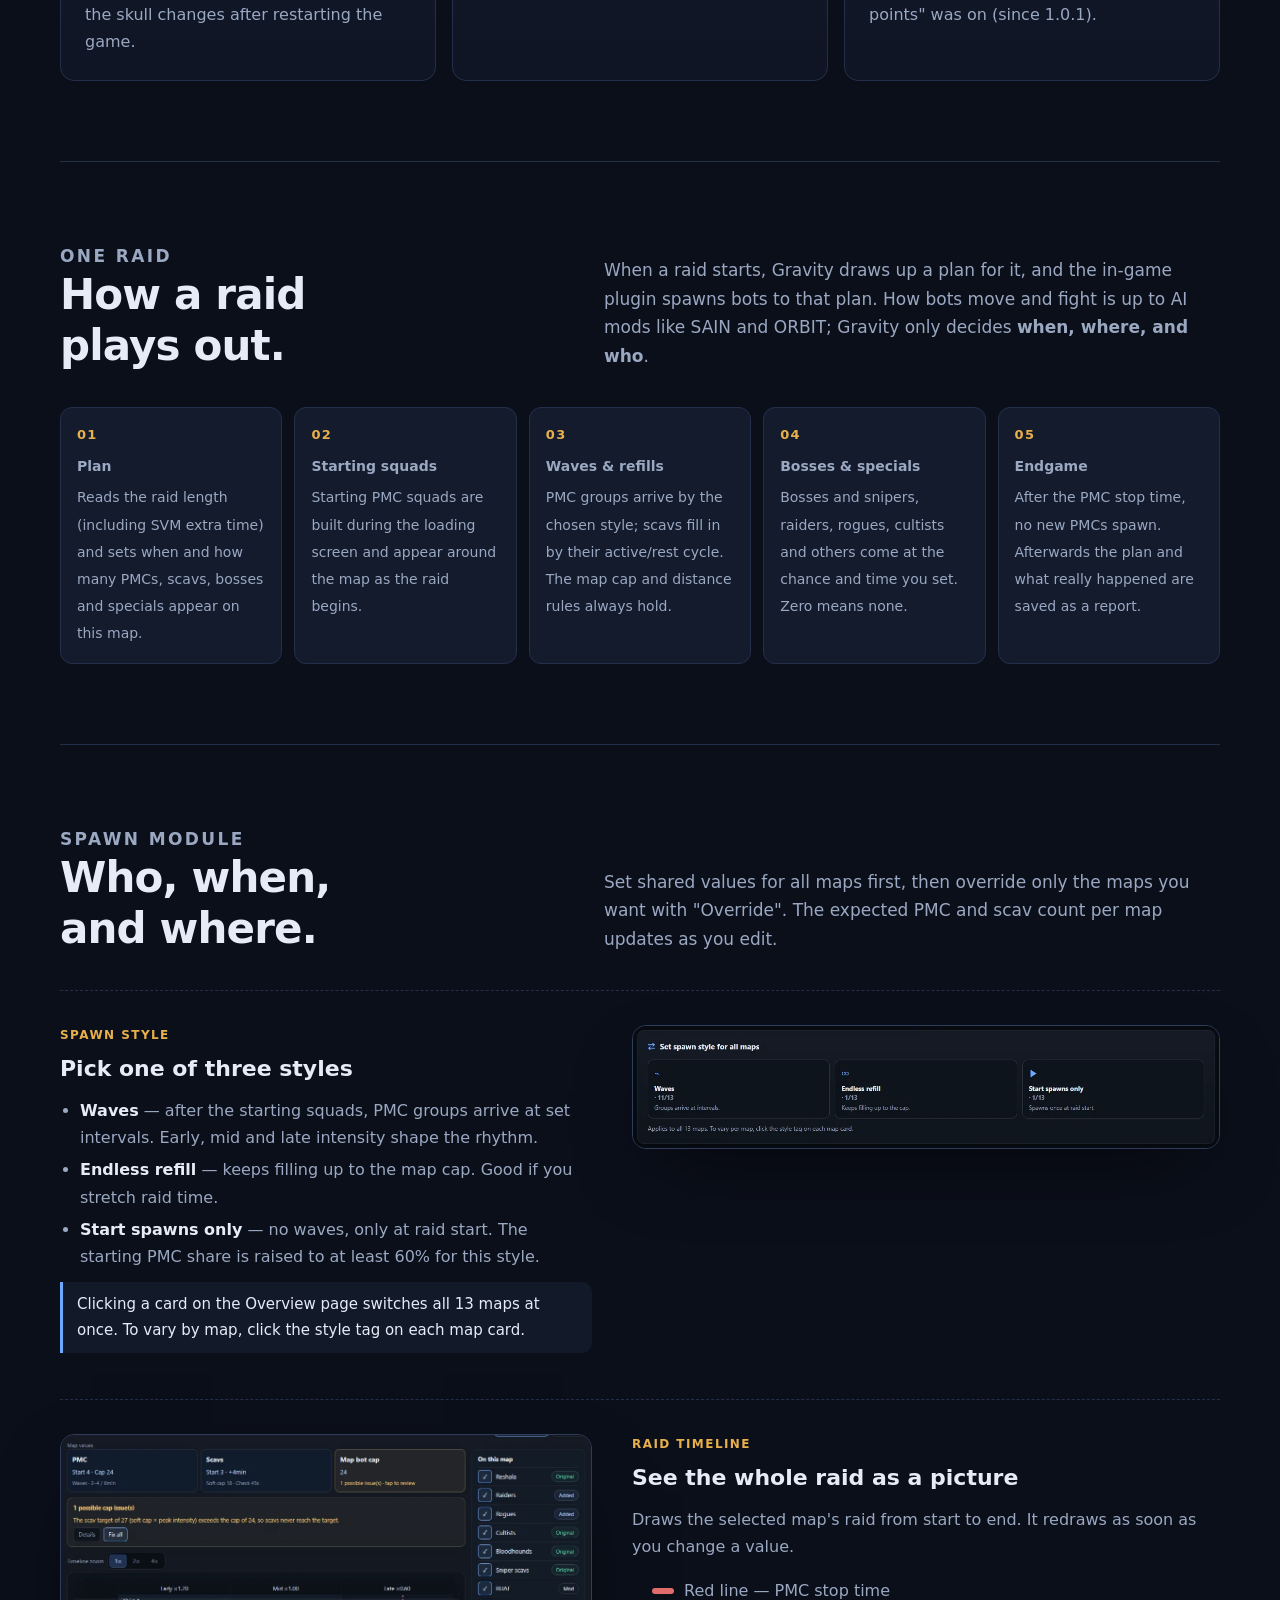
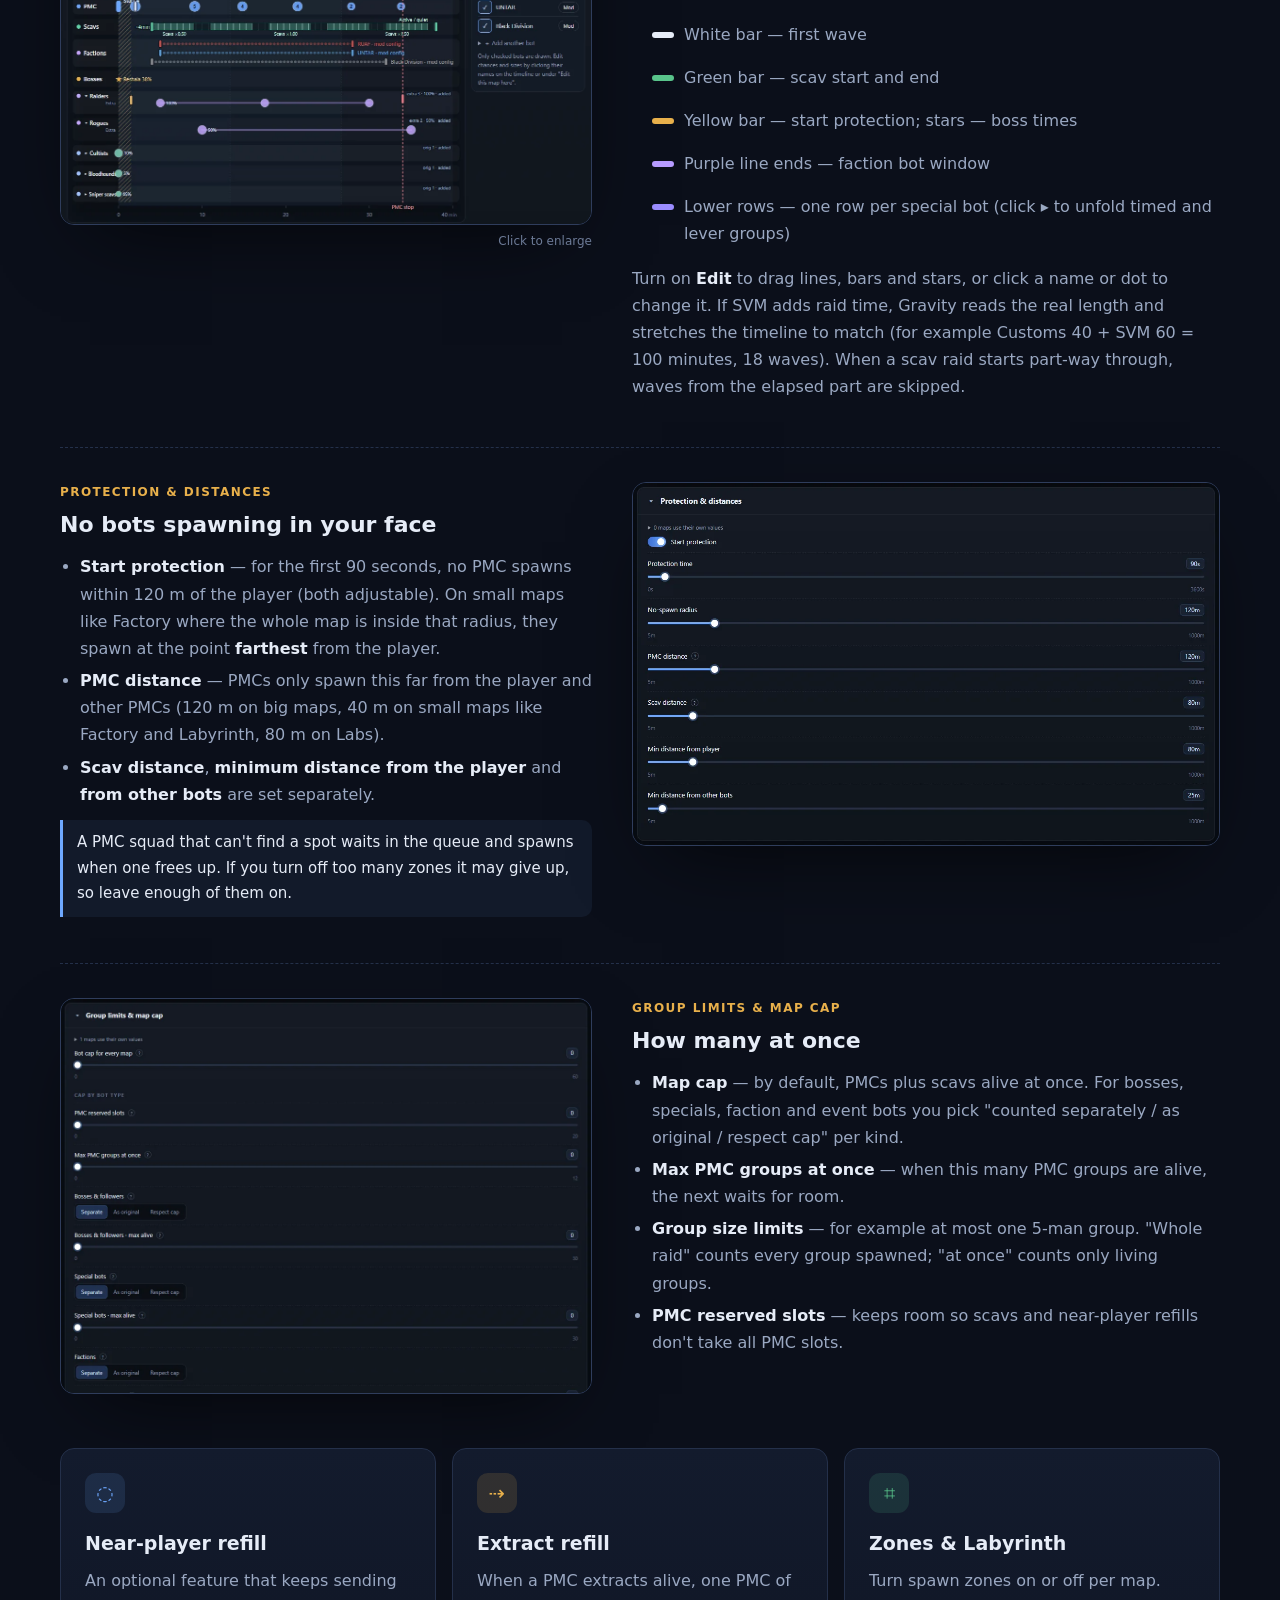
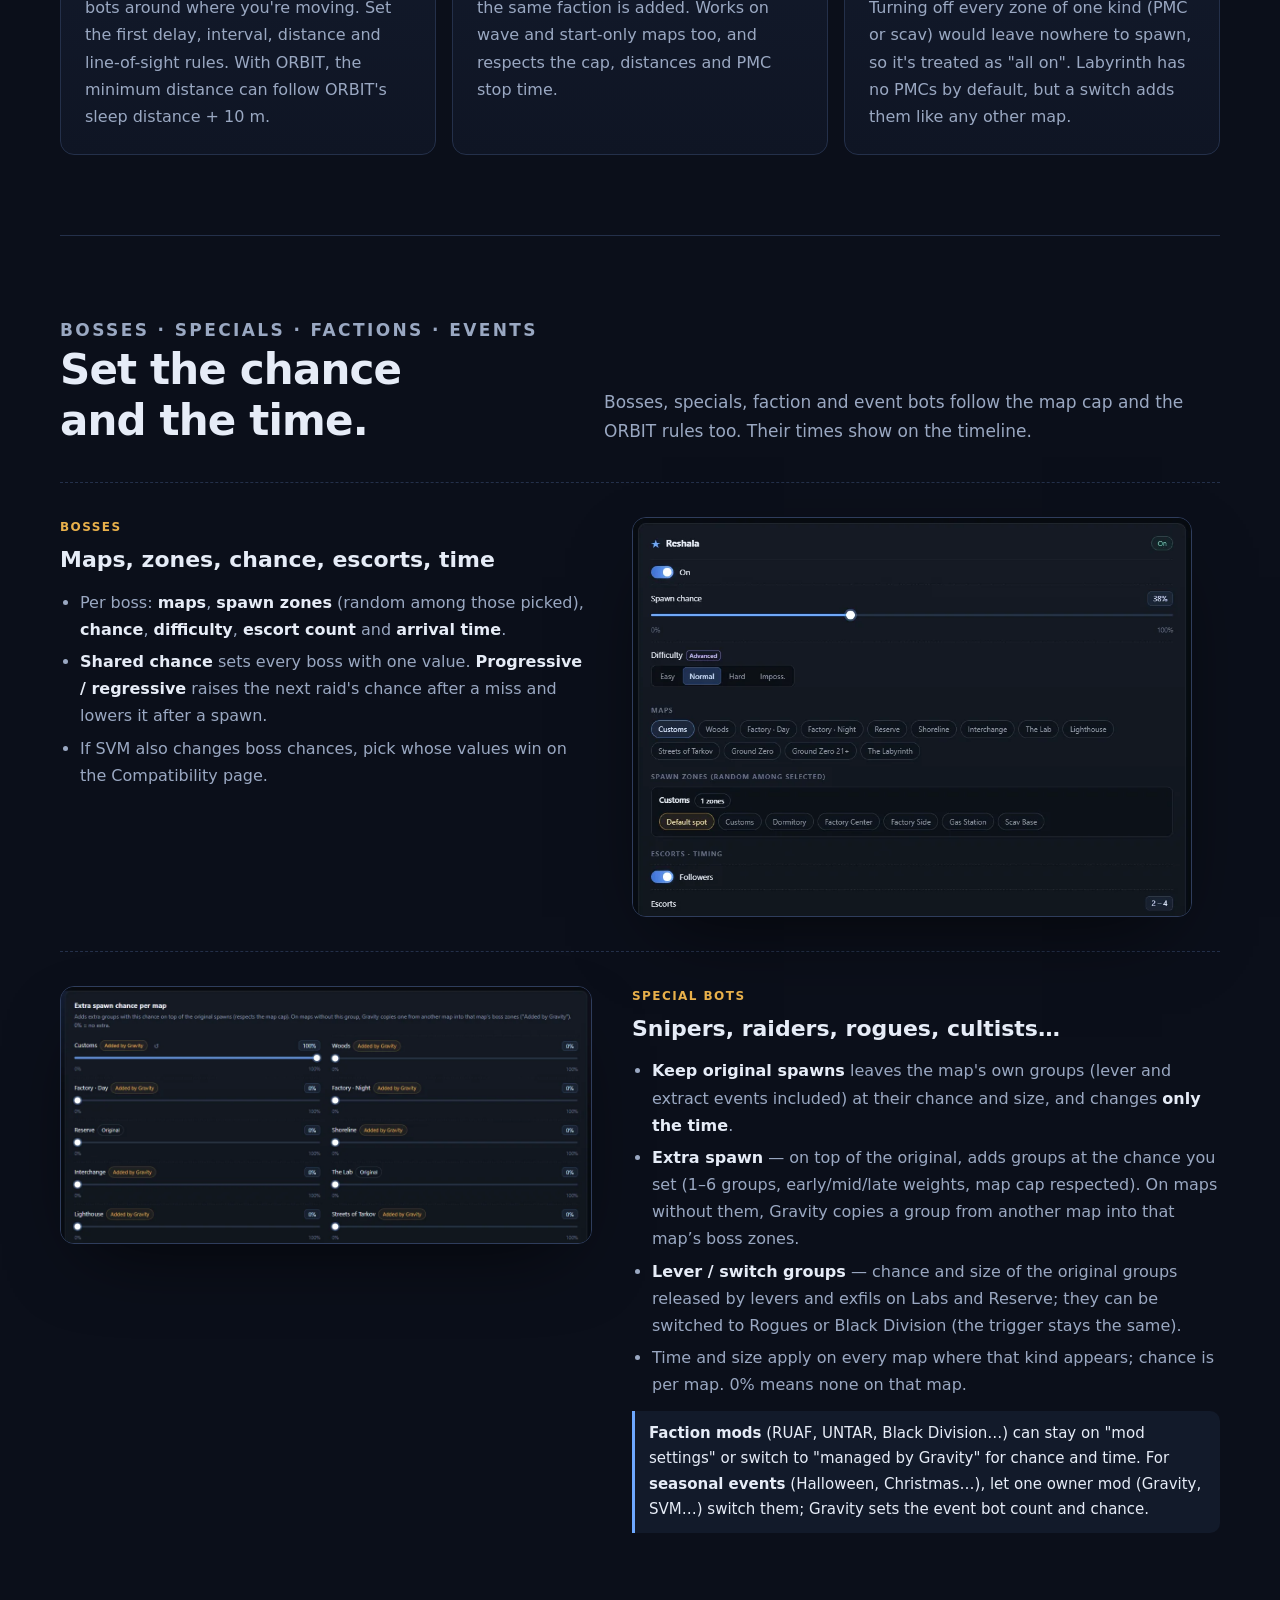
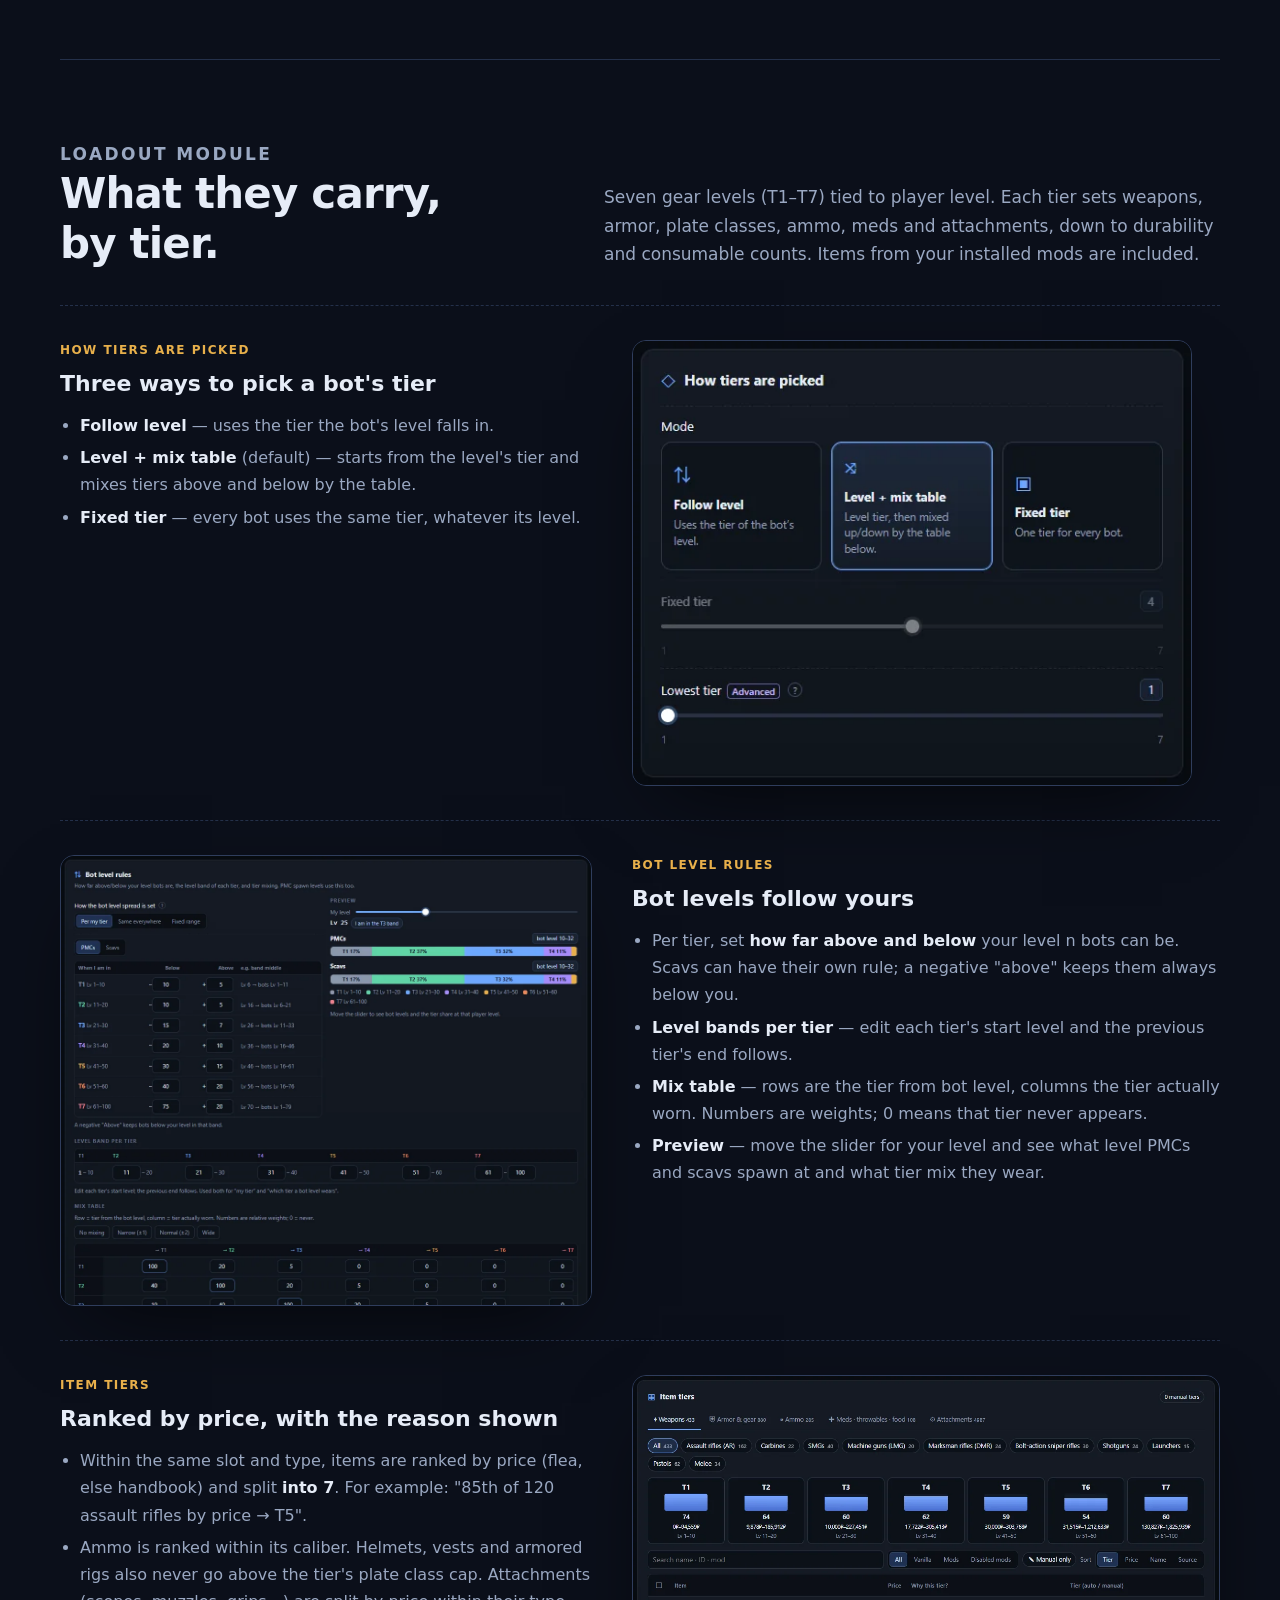
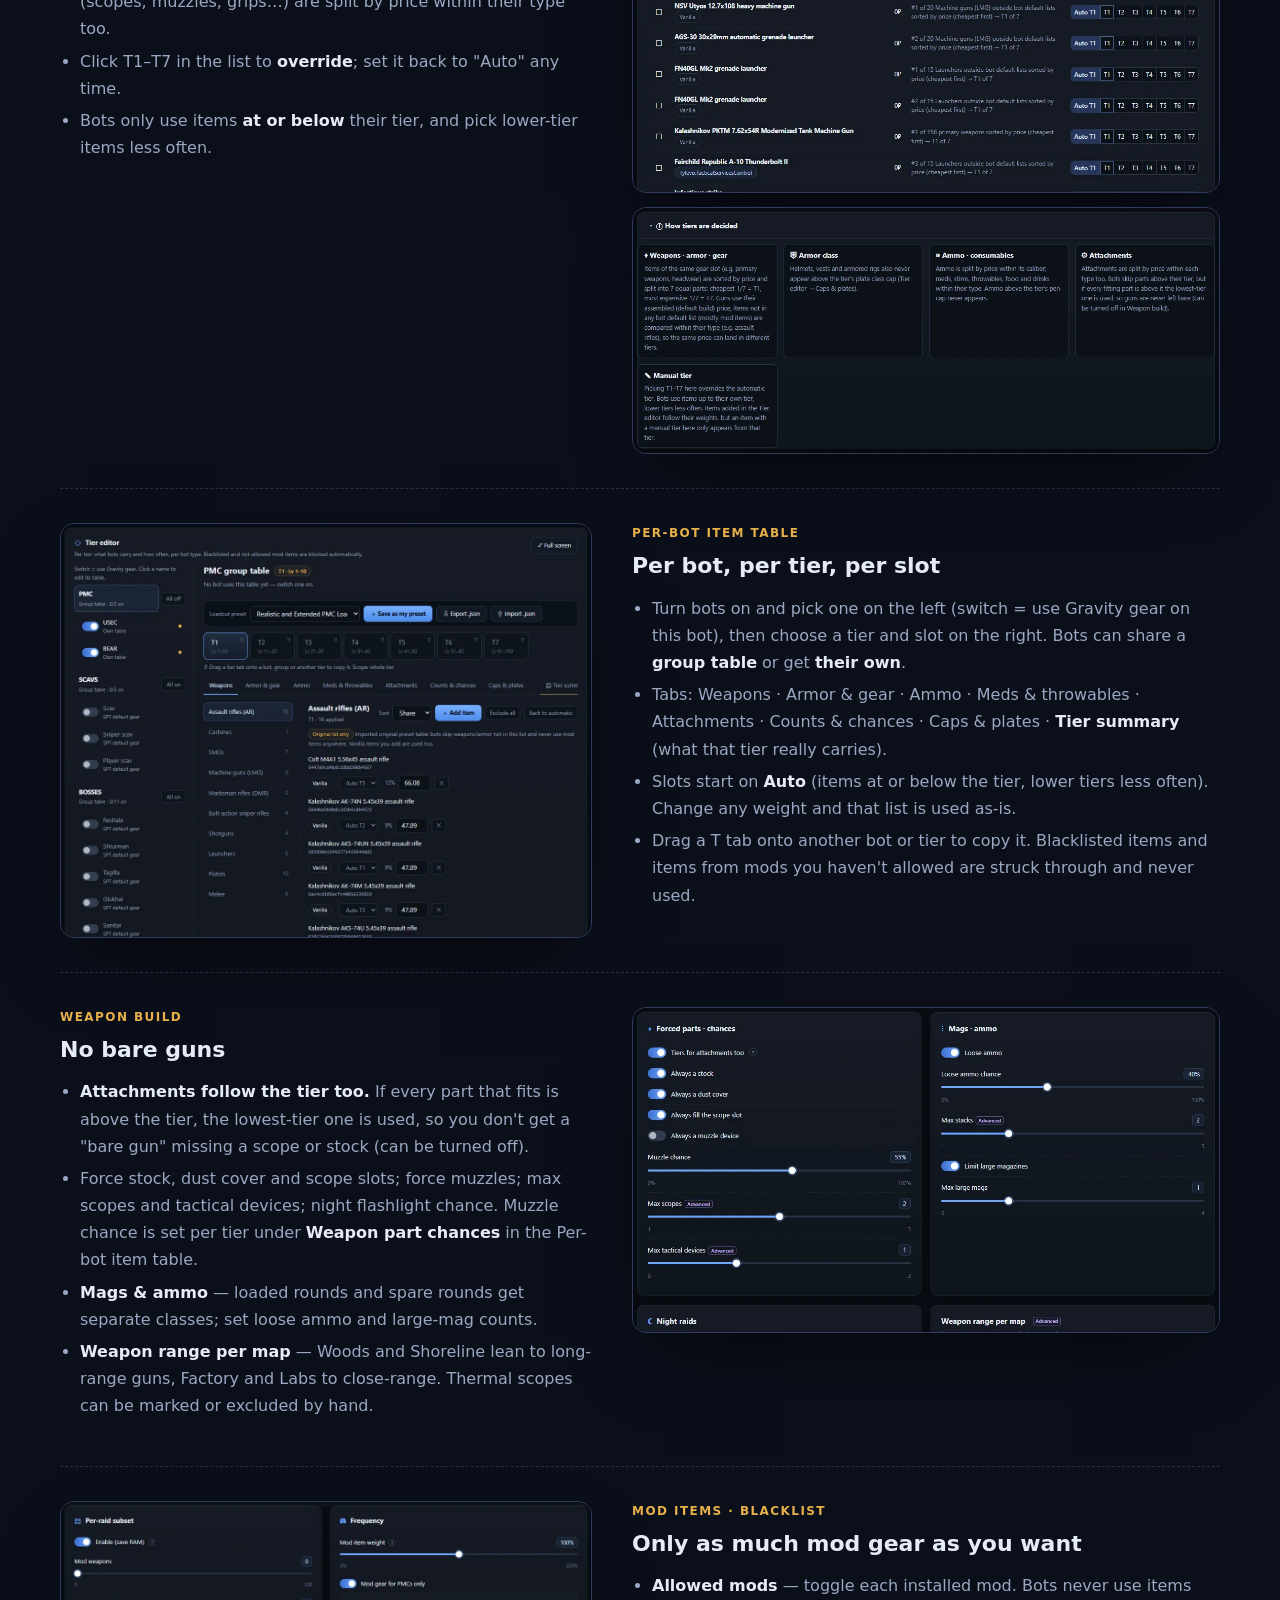
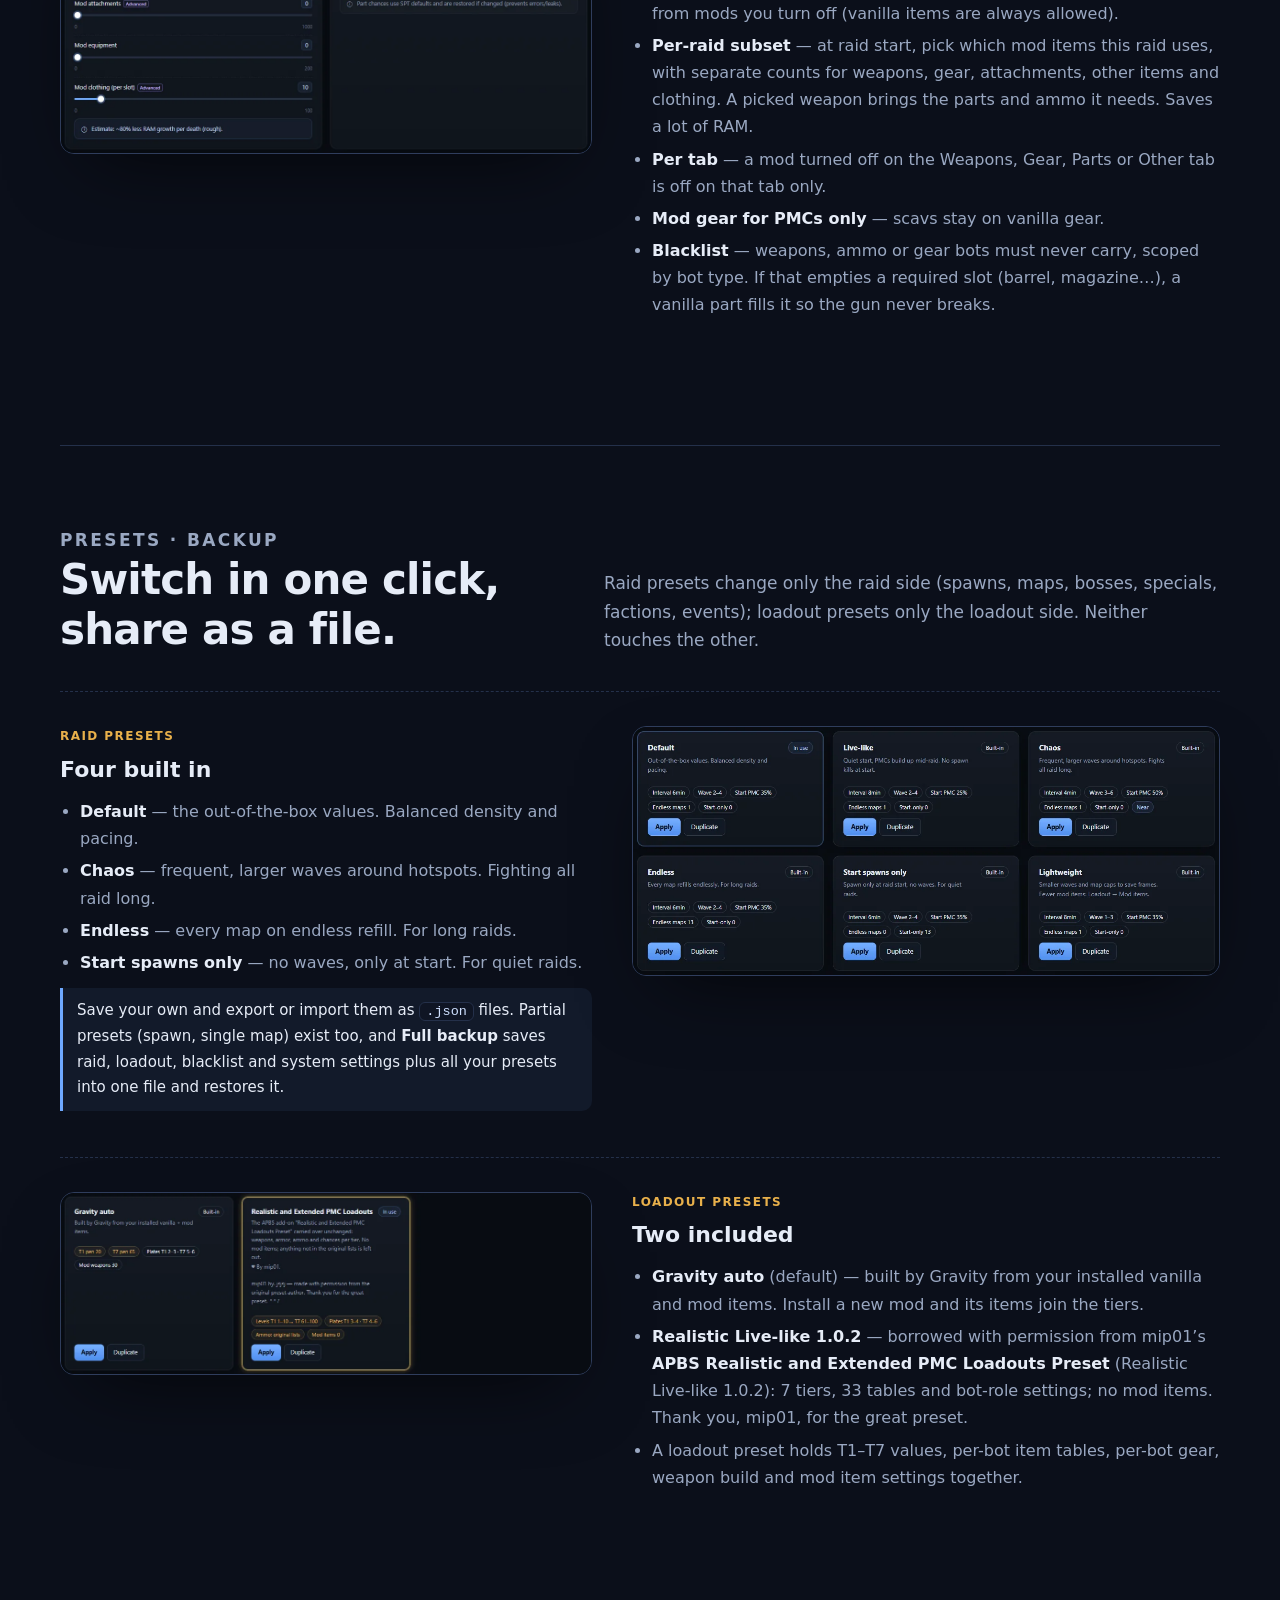
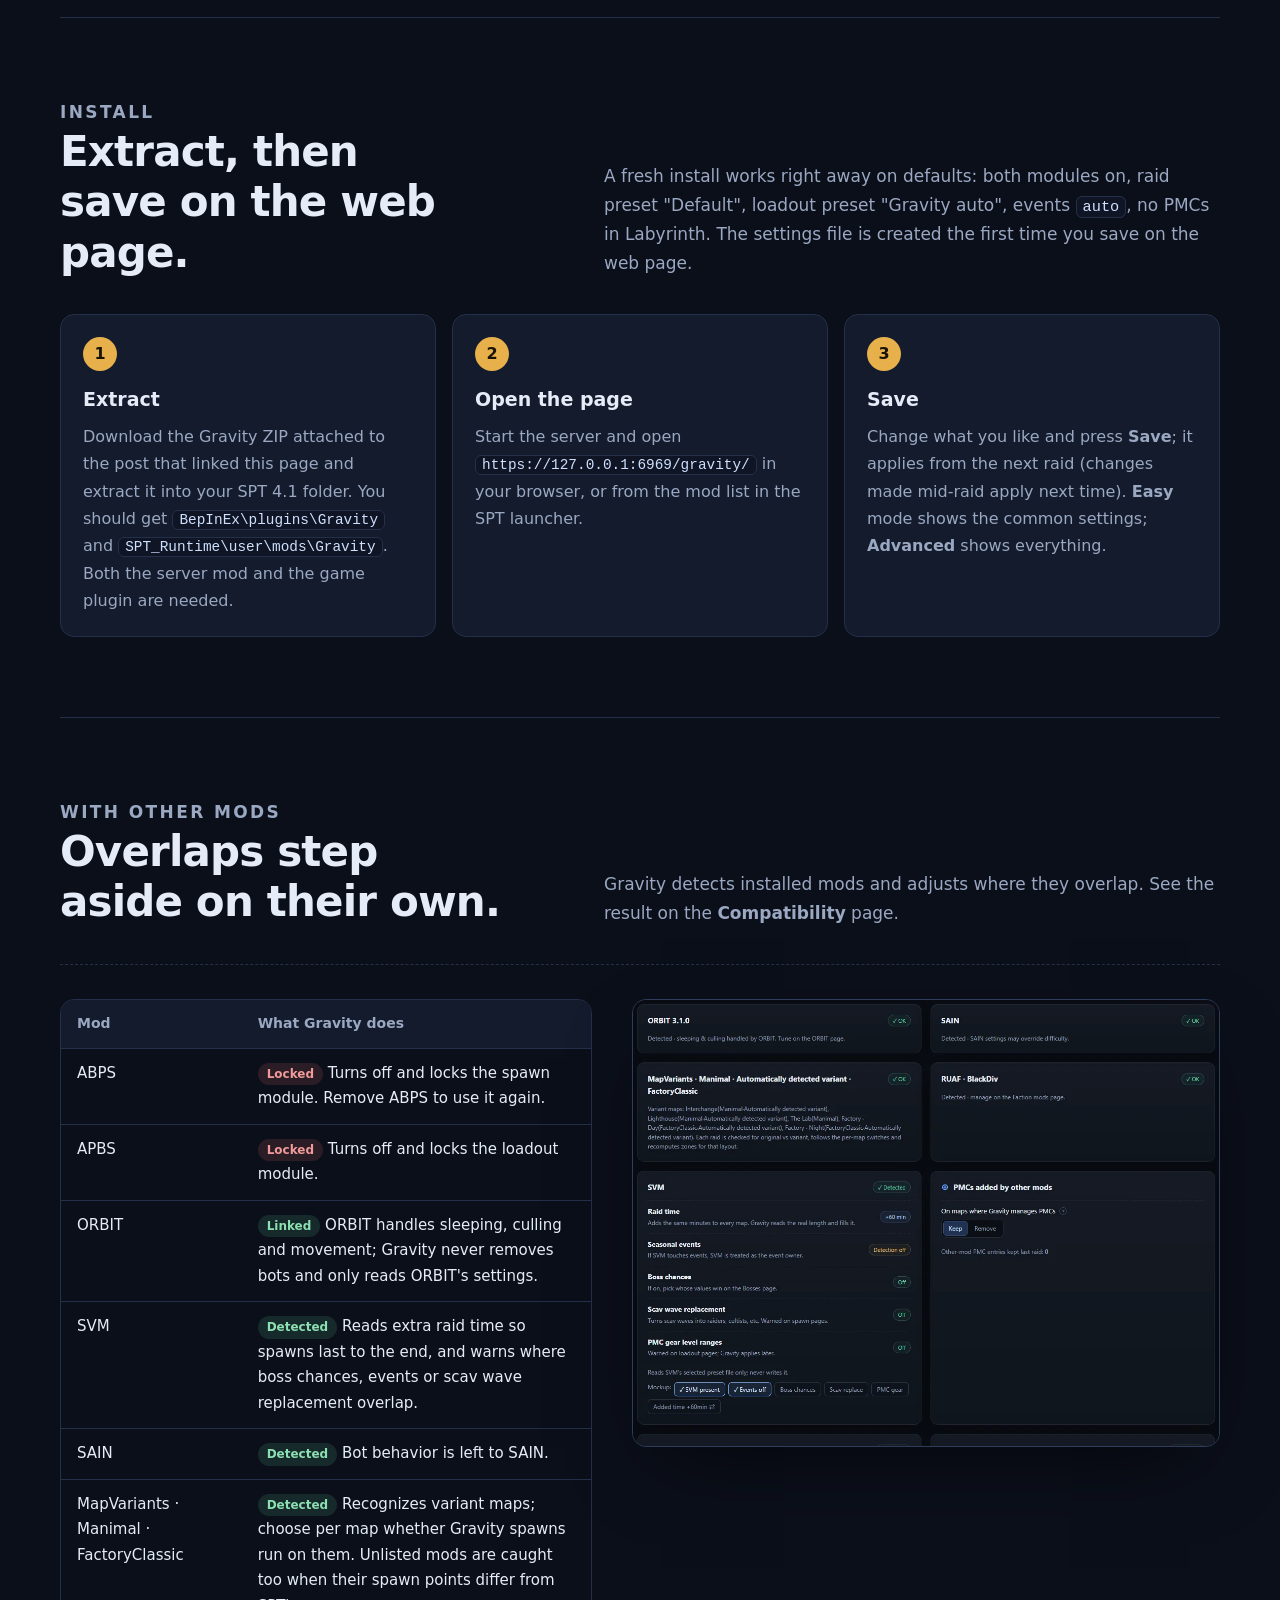
==== commit 778c0ad8: "문서: 1.1.6 봇별 표 점검·빈 칸 처리" ====
--- a/site/arca/index.html
+++ b/site/arca/index.html
@@ -93,7 +93,7 @@
       <div><p class="kicker"><span class="ko">1.0.6 ~ 1.1.6에서 달라진 점</span><span class="en" lang="en">New in 1.0.6 – 1.1.6</span></p>
         <h2 id="new-title"><span class="ko">프리셋을 만들 때<br>빠진 부품까지.</span><span class="en" lang="en">Build presets<br>without missing parts.</span></h2></div>
       <p><span class="ko">이전 판 설정 파일은 그대로 읽히고, 새 칸은 기본값이면 이전 판과 같은 결과입니다. 1.1.0의 낱개 탄약(기본 켜짐)과 근처 보충 시야 수정만 바로 적용됩니다. <b>서버와 클라이언트는 1.1.x끼리</b> 맞추십시오. 1.1.x끼리는 섞어 써도 되지만, 1.0.x와는 맞지 않습니다. 1.1.5는 서버가 바뀌었고 클라이언트는 버전 표기만 바뀌었습니다. zip째 덮어쓰면 됩니다.</span><span class="en" lang="en">Settings from earlier versions load as they are, and new options give the same result at their defaults. Only 1.1.0's loose ammo (on by default) and the near-spawn sight fix apply right away. <b>Keep server and client on 1.1.x.</b> Any 1.1.x versions mix fine, but 1.0.x does not. 1.1.5 changes the server; the client only gets a new version number. Just overwrite with the zip.</span></p>
-      <p><span class="ko"><b>1.1.6</b>: 장비 프리셋을 만드는 사람을 위한 도구입니다. 장비 티어 › 아이템 티어에서 티어를 바꿀 때 그 티어 봇이 총에 <b>조준경(마운트 경로)·맞는 탄약·필수 부품</b>을 달 수 없게 되면 <b>같이 옮기기 / 이 아이템만 / 취소</b> 창이 뜹니다(<a href="#faq-needs">질문 보기</a>). 장비 티어 › <b>프리셋 점검</b> 탭이 설정 전체에서 그런 경우를 찾아 고치기 버튼과 함께 보여 주고, 무기 줄에는 ✔/⚠가 붙습니다. 총에 맞는 부품을 종류별로 한 번에 옮기는 <b>부품 묶음</b>, 티어별 후보 수 경고, 자동 티어·내 프리셋과의 <b>변경 내역</b>, 서버가 실제로 봇을 뽑아 무엇을 들고 나오는지 보여 주는 <b>예시 봇</b>, 장비 프리셋 파일의 만든 사람·버전·필요한 모드(가져올 때 빠진 아이템·모드 알림)도 더했습니다.</span><span class="en" lang="en"><b>1.1.6</b>: Tools for loadout preset makers. In Gear tiers › Item tiers, when a tier change means bots of that tier cannot fit a <b>scope (through its mounts), matching ammo or a required part</b> on a gun, a <b>Move together / Only this item / Cancel</b> window appears (<a href="#faq-needs">see the FAQ</a>). A new <b>Preset check</b> tab finds every such case with a fix button, and weapon rows get ✔/⚠. Also new: <b>part bundles</b> that move a gun's compatible parts by kind at once, a candidates-per-tier warning, a <b>change list</b> against automatic tiers or your presets, <b>example bots</b> the server really generates to show what they carry, and author / version / required mods in loadout preset files (missing items and mods are reported on import).</span></p>
+      <p><span class="ko"><b>1.1.6</b>: 장비 프리셋을 만드는 사람을 위한 도구입니다. 장비 티어 › 아이템 티어에서 티어를 바꿀 때 그 티어 봇이 총에 <b>조준경(마운트 경로)·맞는 탄약·필수 부품</b>을 달 수 없게 되면 <b>같이 옮기기 / 이 아이템만 / 취소</b> 창이 뜹니다(<a href="#faq-needs">질문 보기</a>). 장비 티어 › <b>프리셋 점검</b> 탭이 설정 전체에서 그런 경우를 찾아 고치기 버튼과 함께 보여 주고, 무기 줄에는 ✔/⚠가 붙습니다. 총에 맞는 부품을 종류별로 한 번에 옮기는 <b>부품 묶음</b>, 티어별 후보 수 경고, 자동 티어·내 프리셋과의 <b>변경 내역</b>, 서버가 실제로 봇을 뽑아 무엇을 들고 나오는지 보여 주는 <b>예시 봇</b>, 장비 프리셋 파일의 만든 사람·버전·필요한 모드(가져올 때 빠진 아이템·모드 알림)도 더했습니다. 프리셋 점검은 <b>봇별 아이템 표</b>도 읽어, 표에 넣은 총을 그 표 티어의 부품으로 판정합니다(<b>봇별 표에 넣기</b>로 그 표 안에서만 고치기). 봇별 표에서 통째로 빈 장비 칸이나 넣은 아이템을 모두 못 쓰게 된 칸은 비우지 않고 아이템 티어표를 따릅니다.</span><span class="en" lang="en"><b>1.1.6</b>: Tools for loadout preset makers. In Gear tiers › Item tiers, when a tier change means bots of that tier cannot fit a <b>scope (through its mounts), matching ammo or a required part</b> on a gun, a <b>Move together / Only this item / Cancel</b> window appears (<a href="#faq-needs">see the FAQ</a>). A new <b>Preset check</b> tab finds every such case with a fix button, and weapon rows get ✔/⚠. Also new: <b>part bundles</b> that move a gun's compatible parts by kind at once, a candidates-per-tier warning, a <b>change list</b> against automatic tiers or your presets, <b>example bots</b> the server really generates to show what they carry, and author / version / required mods in loadout preset files (missing items and mods are reported on import). The check also reads <b>per-bot tables</b>, judging a gun put in a table with that table tier's parts (<b>Add to table</b> fixes it inside that table only). A fully empty equipment slot in a per-bot table, or one whose items all became unusable, now follows item tiers instead of leaving bots without that gear.</span></p>
       <p><span class="ko"><b>1.1.5</b>: 봇이 <b>티어에 맞는 장비 한 벌</b>을 입습니다. 장비 티어 화면에서 ① 봇 티어 정하기(기본 <b>레벨 따라가기</b>)와 ② 장비 고르기(<b>봇 티어 장비만 / 한 티어 아래까지 / 아래 티어 전부</b>, Gravity 자동 기본은 한 티어 아래까지)를 순서대로 고릅니다. PMC는 <b>옷도 티어에 맞게</b> 입습니다: 래그맨 의상의 요구 레벨로 옷마다 티어를 매기고, 모드 옷도 상인 판매 조건(레벨·값·업적)으로 티어를 정합니다(레벨 1·거의 공짜인 모드 옷은 기본으로 안 입음). 다른 모드가 지운 헬멧·헤드셋·안경·얼굴 가리개·방탄복 겹침 제한도 봇은 원래대로 지킵니다(헬멧 위에 헤드셋이 겹쳐 보이던 것). 예비 탄창이 총마다 따로 세여 넘치던 것, 약실에 안 맞는 탄창, 모드 옷 등장 배율이 150% 아래에서 먹지 않던 것을 고쳤습니다. <b>봇 체력 · 스킬</b>에서 원래 → 바뀐 체력·스킬을 미리 보고, 시스템 › <b>번역</b>에서 화면을 직접 번역해 넣을 수 있습니다(<a href="#faq-lang">언어 팩</a>). 레이드 프리셋은 4개(기본·난전·무한 리필·시작 스폰만)로 정리했습니다.</span><span class="en" lang="en"><b>1.1.5</b>: bots wear <b>a full set of gear that fits their tier</b>. On Gear tiers, pick ① the bot tier (default <b>Follow level</b>) and then ② gear (<b>Bot tier only / Down one tier / All lower tiers</b>; Gravity auto defaults to Down one tier). PMCs also wear <b>outfits that fit their tier</b>: each Ragman outfit gets a tier from its required level, and mod outfits get one from their trader terms (level, price, achievement); level-1, nearly free mod outfits are skipped by default. Bots keep the original helmet, headset, eyewear, face cover and body armor restrictions even when another mod removed them (no more headsets clipping through helmets). Fixed spare magazines counted per gun, magazines that don’t fit the chamber, and the mod outfit weight that did nothing below 150%. <b>Bot health &amp; skills</b> now previews original → new values, and you can translate the page yourself under System › <b>Translate</b> (<a href="#faq-lang">language packs</a>). Raid presets are down to four (Default, Chaos, Endless, Start spawns only).</span></p>
       <p><span class="ko"><b>1.1.4</b>: 웹 설정을 쉽게 바꿨습니다. 처음 열면 <b>빠른 설정</b>이 나와 봇 인원·레이드 흐름·난이도·장비 수준·보스 빈도·성능을 단계 버튼으로 맞춥니다. 사이드바 맨 위 <b>설정 찾기</b>(<code>/</code> 또는 Ctrl+K)로 칸·페이지·FAQ를 찾으면 그 칸으로 바로 갑니다. 메뉴는 22개에서 16개로 줄였습니다(장비 티어 › 봇별 아이템 표처럼 비슷한 화면은 탭으로). 맵 탭에서 공통 값을 따르는 칸을 바꾸면 "이 맵만 / 모든 맵"을 고르는 막대가 뜹니다. <b>봇 종류별 체력 배율</b>(봇 체력 · 스킬), 맵별 <b>이 맵 스캐브는 바닐라에 맡기기</b>(<a href="#faq-gas-station">세관 주유소</a>처럼 퀘스트 구역에 스캐브가 잘 안 나올 때), 아이템 티어 탄약 <b>관통력 구간</b> 거르기, PMC <b>대원마다 난이도</b>(선택, <a href="#fika-thanks">darkarchon님</a> 기여)를 넣었습니다.</span><span class="en" lang="en"><b>1.1.4</b>: the web page is easier to use. It opens on <b>Quick setup</b>, with step buttons for bot count, raid flow, difficulty, gear level, boss frequency and performance. <b>Find a setting</b> at the top of the sidebar (<code>/</code> or Ctrl+K) searches settings, pages and FAQ and jumps to the field. The menu goes from 22 to 16 entries (similar pages such as Gear tiers › Per-bot item table are now tabs). Changing a shared value on a map tab asks "this map only / all maps". New: <b>health multiplier per bot type</b> (Bot health &amp; skills), a per-map <b>Leave this map’s scavs to vanilla</b> switch (for quest areas such as the <a href="#faq-gas-station">Customs gas station</a>), ammo filtering by <b>penetration band</b> in Item tiers, and optional <b>per-member PMC difficulty</b> (contributed by <a href="#fika-thanks">darkarchon</a>).</span></p>
       <p><span class="ko"><b>1.1.3</b>: <b>UNTAR</b>를 Gravity가 관리할 수 있습니다. 1.1.2까지는 웹의 UNTAR 확률이 저장만 되고 적용되지 않아, 1~5%로 정해도 UNTAR 자체 설정 확률(세관에서 한 판에 하나라도 나올 확률 약 89%)로 나왔습니다. 이제 <b>팩션 모드 → UNTAR → Gravity가 관리</b>로 두면 순찰·검문소·레이더 사냥조가 웹 값대로 나옵니다(업데이트 직후에는 관리 꺼짐). 보스 <b>점증</b>(안 나오면 다음 판 확률 올리기)은 <b>기본 꺼짐</b>이 되고 업데이트할 때 한 번 꺼집니다. 켜 두어도 첫 판은 정한 확률 그대로입니다 — 전에는 5%로 정한 굿즈도 첫 판부터 20%였습니다. 시스템 → 인게임의 맵별 상한이 저장하면 되돌아가던 것, 왼쪽 아래 연결 표시를 고쳤고, <a href="#faq-ppes">PPES Mods</a>를 같이 쓰면 확률을 바꾸는 기능이 켜져 있는지 보스·특수 봇·팩션 화면에 보여 줍니다.</span><span class="en" lang="en"><b>1.1.3</b>: Gravity can now manage <b>UNTAR</b>. Up to 1.1.2 the UNTAR chances on the page were saved but never applied, so even at 1–5% UNTAR spawned at its own config chances (about 89% per raid for at least one group on Customs). Set <b>Faction mods → UNTAR → Managed by Gravity</b> and patrols, checkpoints and raider hunts follow the page (management starts off after the update). Boss <b>progressive chance</b> (raise after a miss) is now <b>off by default</b> and is switched off once on update. When on, the first raid uses the chance you set — before, a Goons chance of 5% started at 20%. Per-map caps under System → In-game no longer snap back after saving, the connection label at the bottom left is fixed, and with <a href="#faq-ppes">PPES Mods</a> installed the Bosses, Special bots and Faction pages show whether its chance-changing features are on.</span></p>
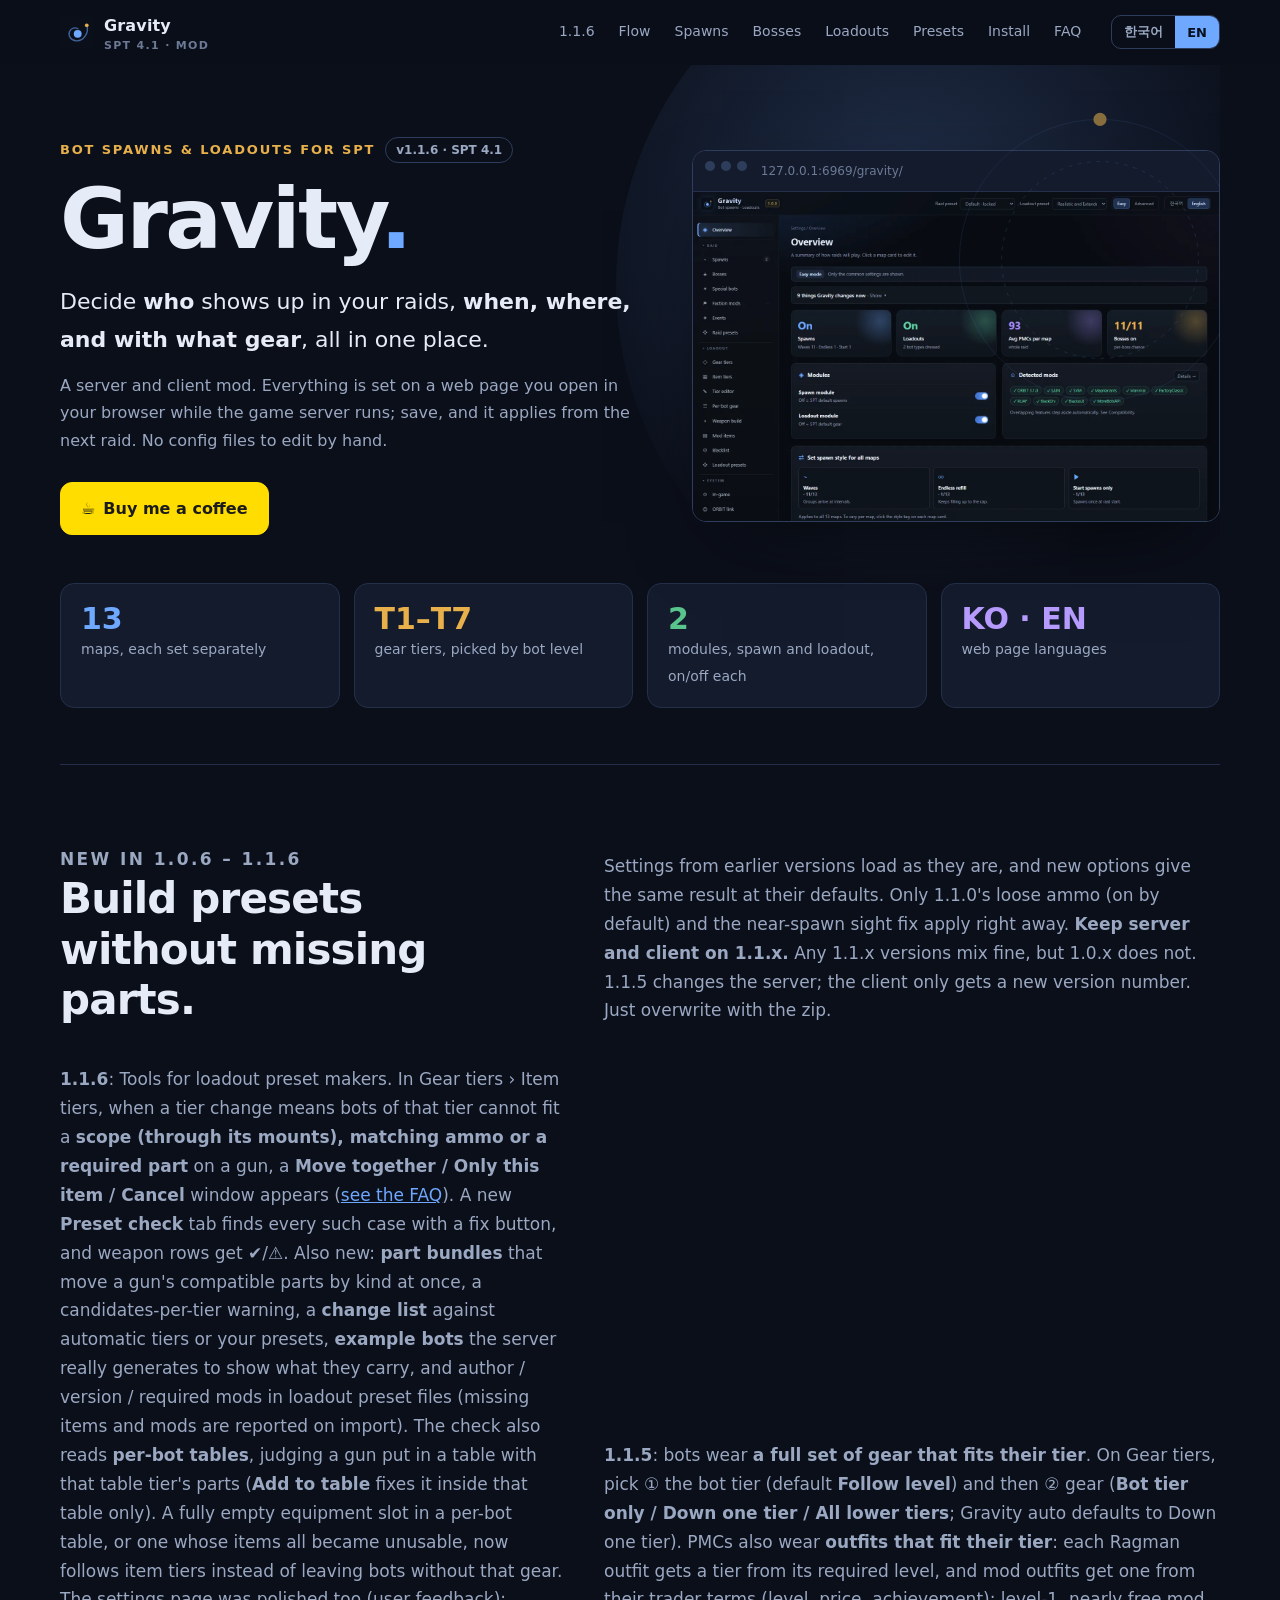
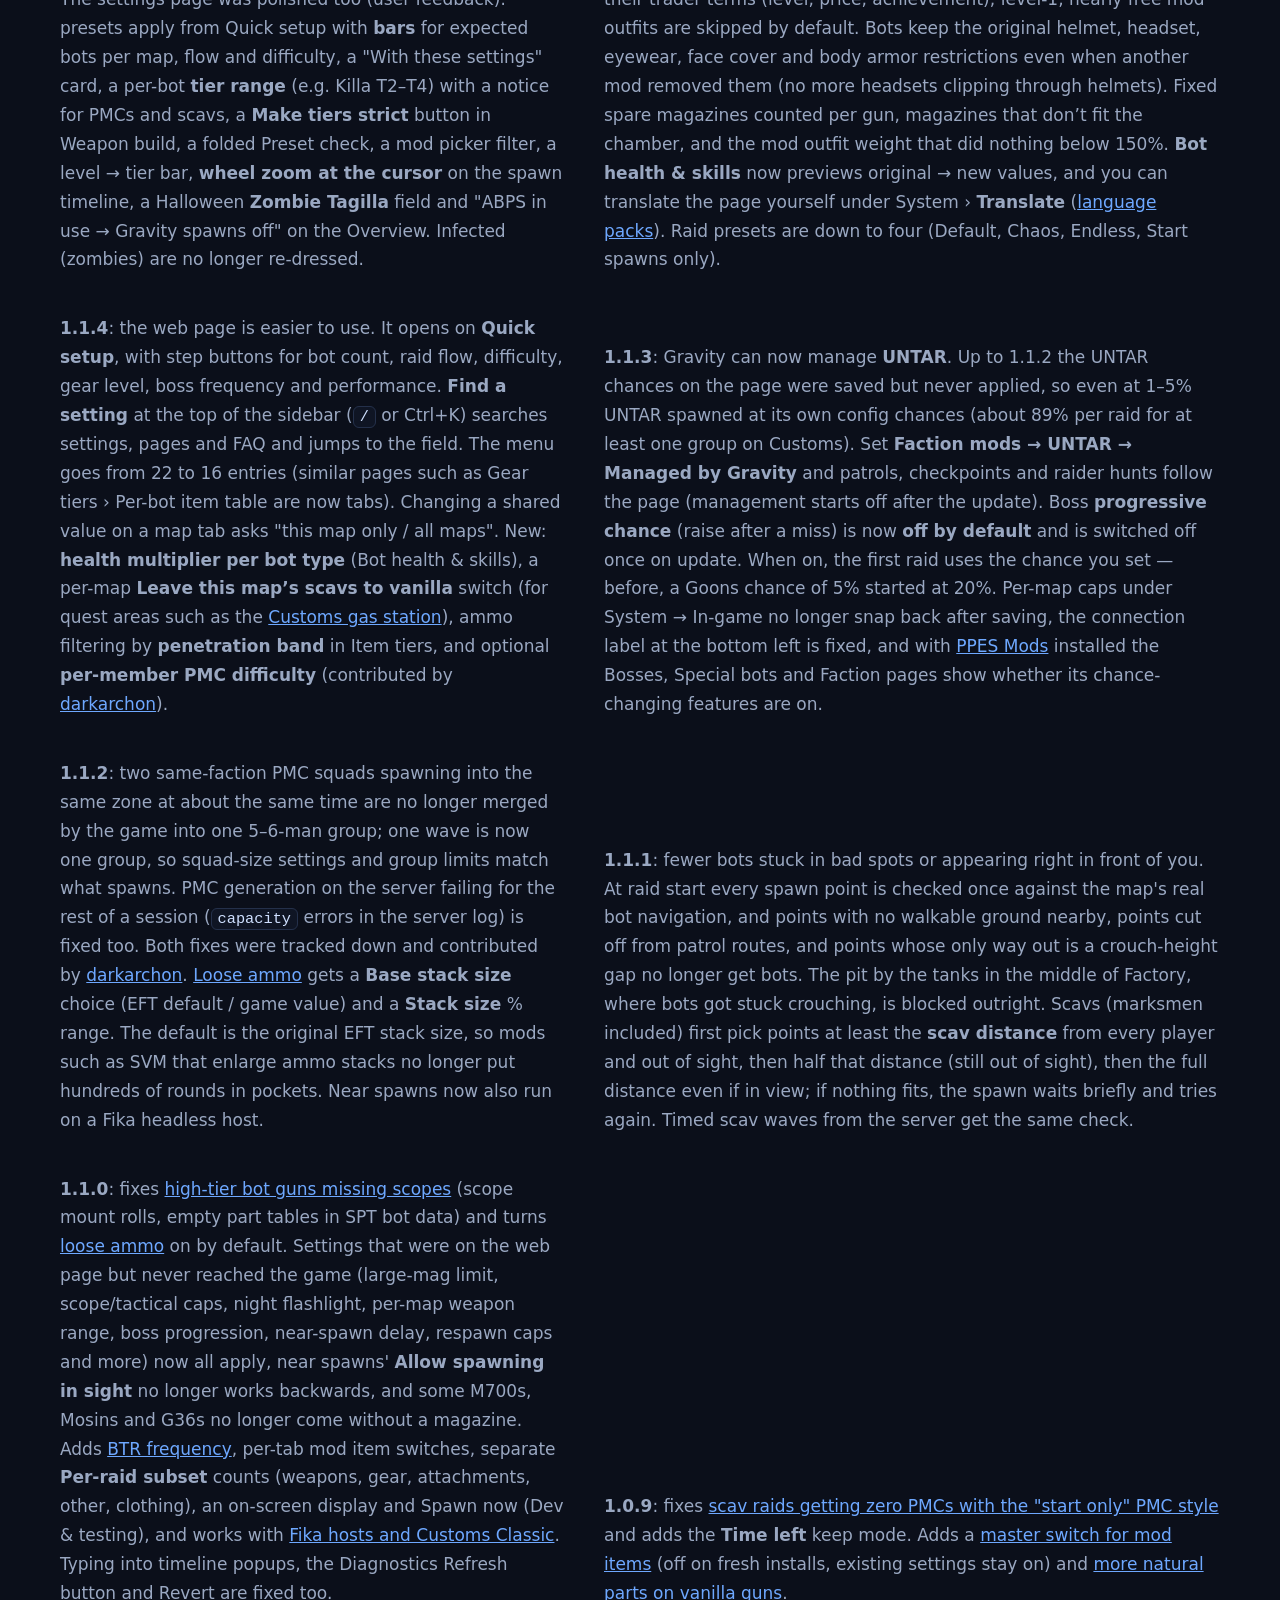
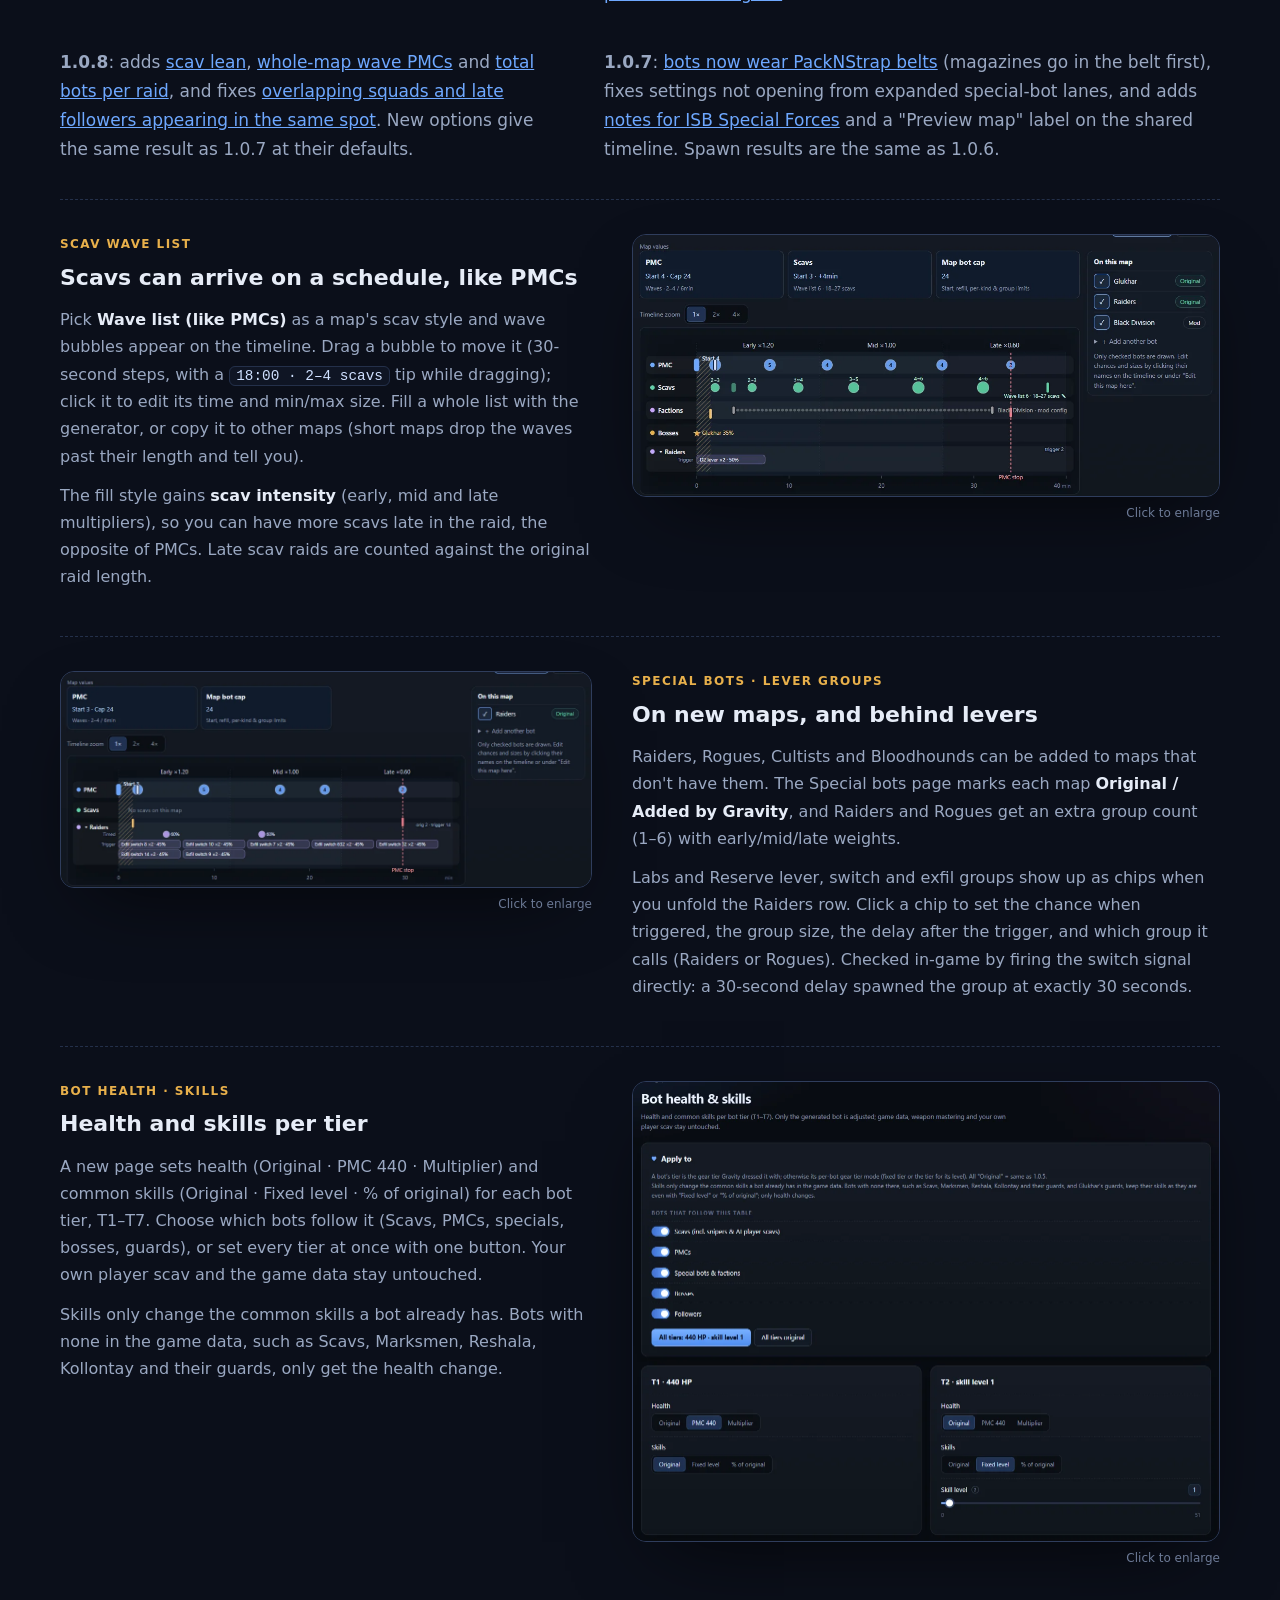
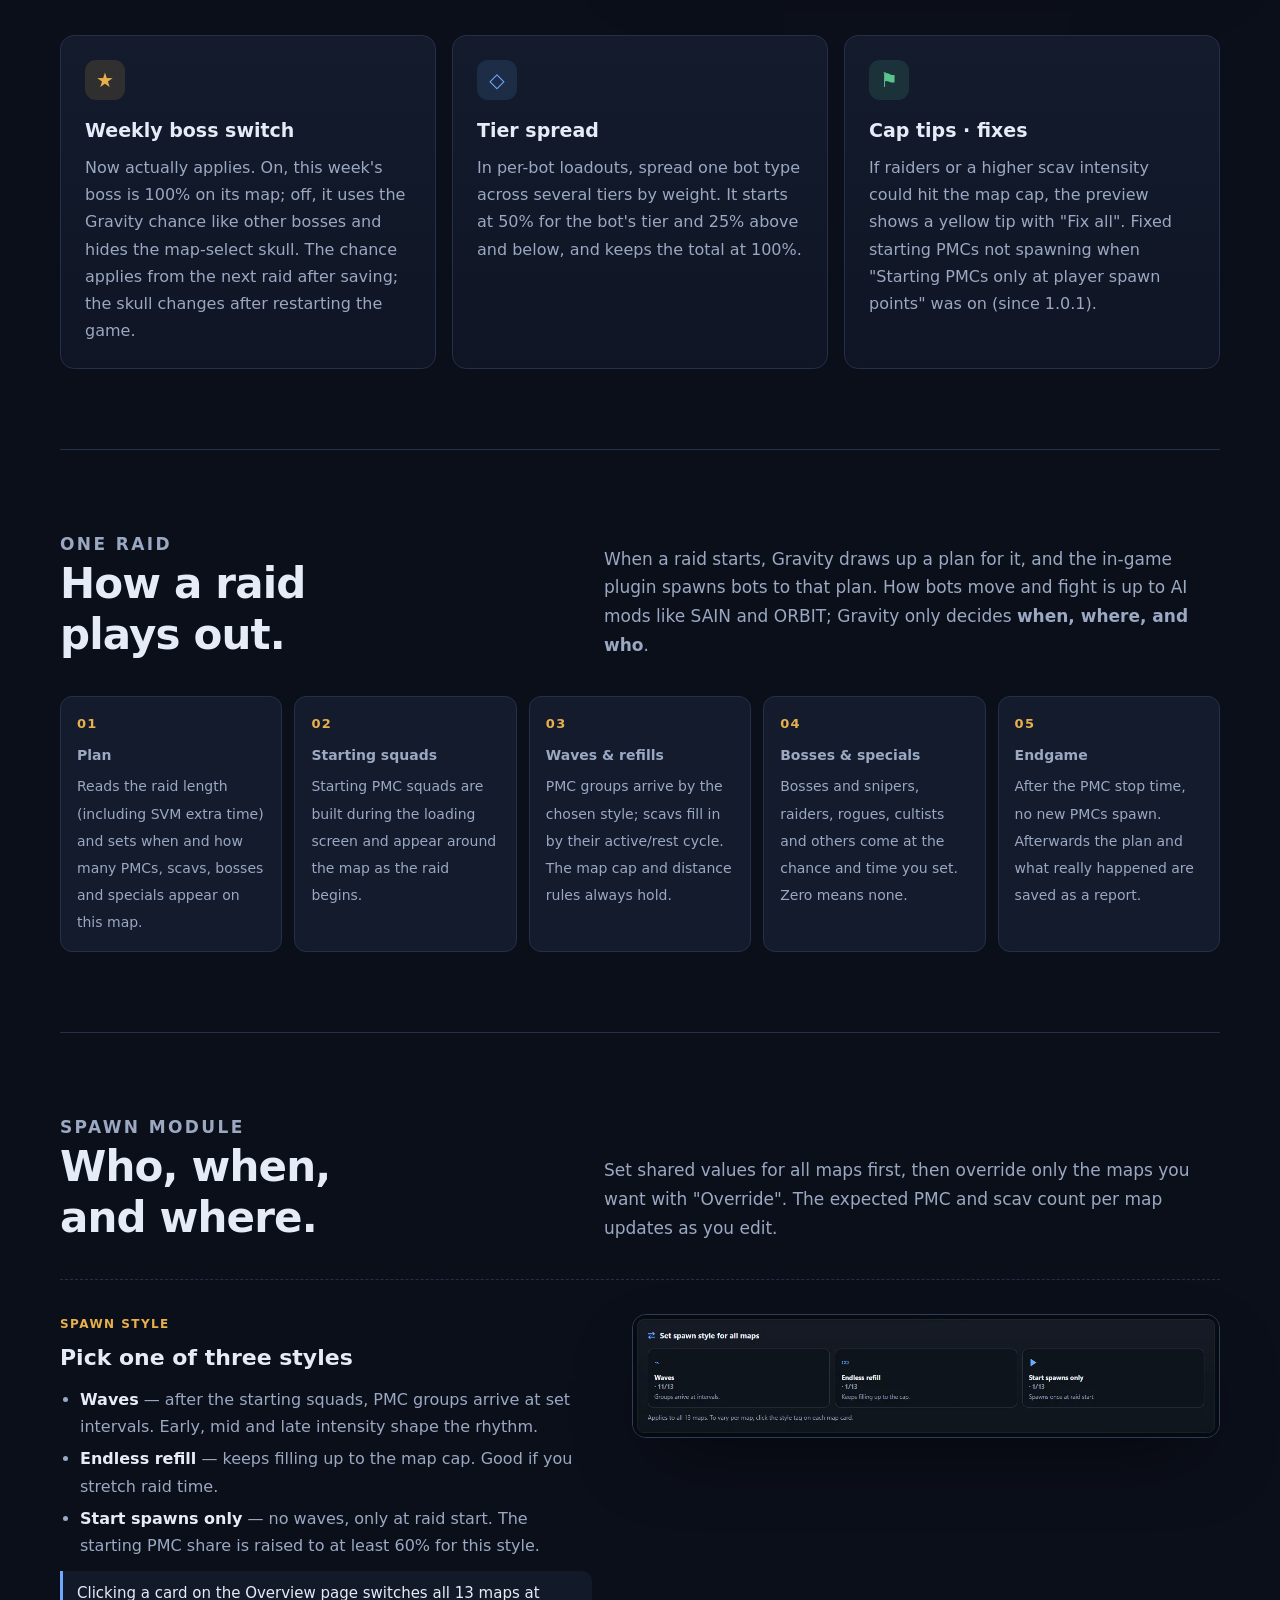
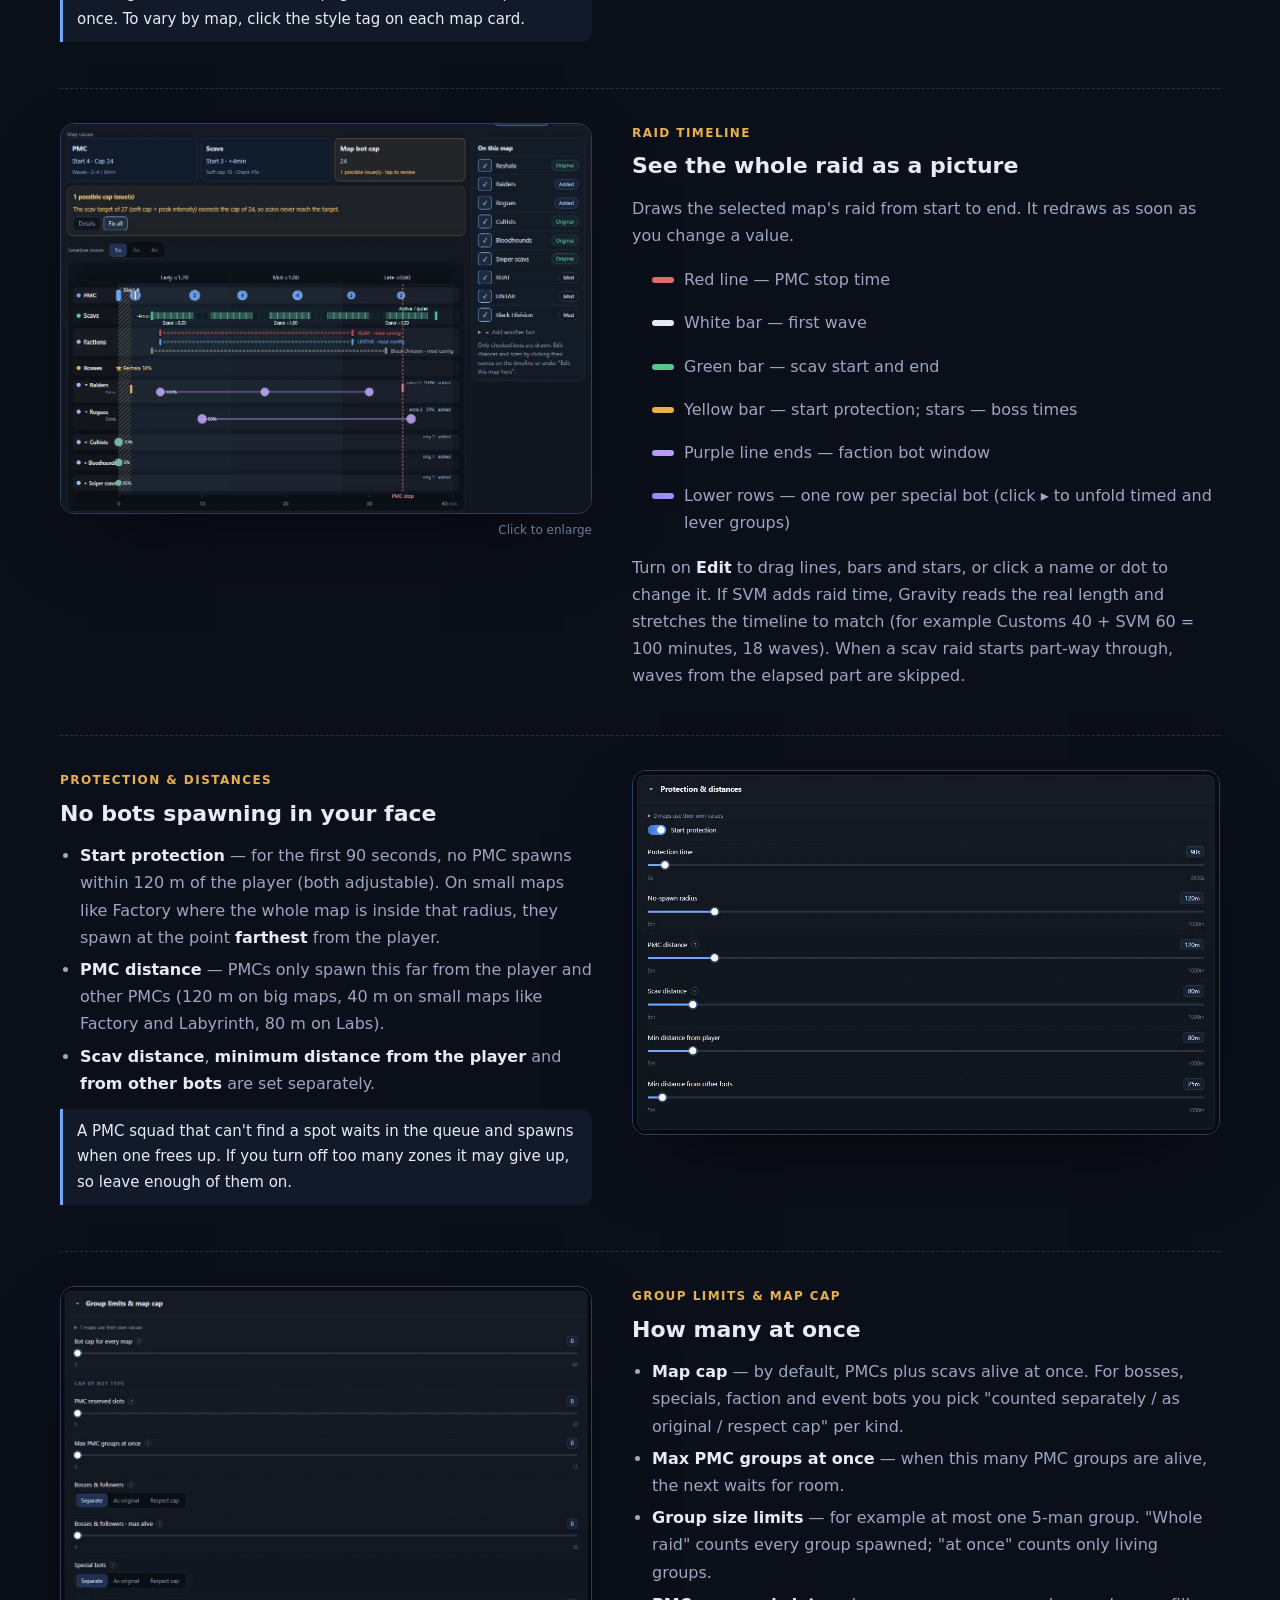
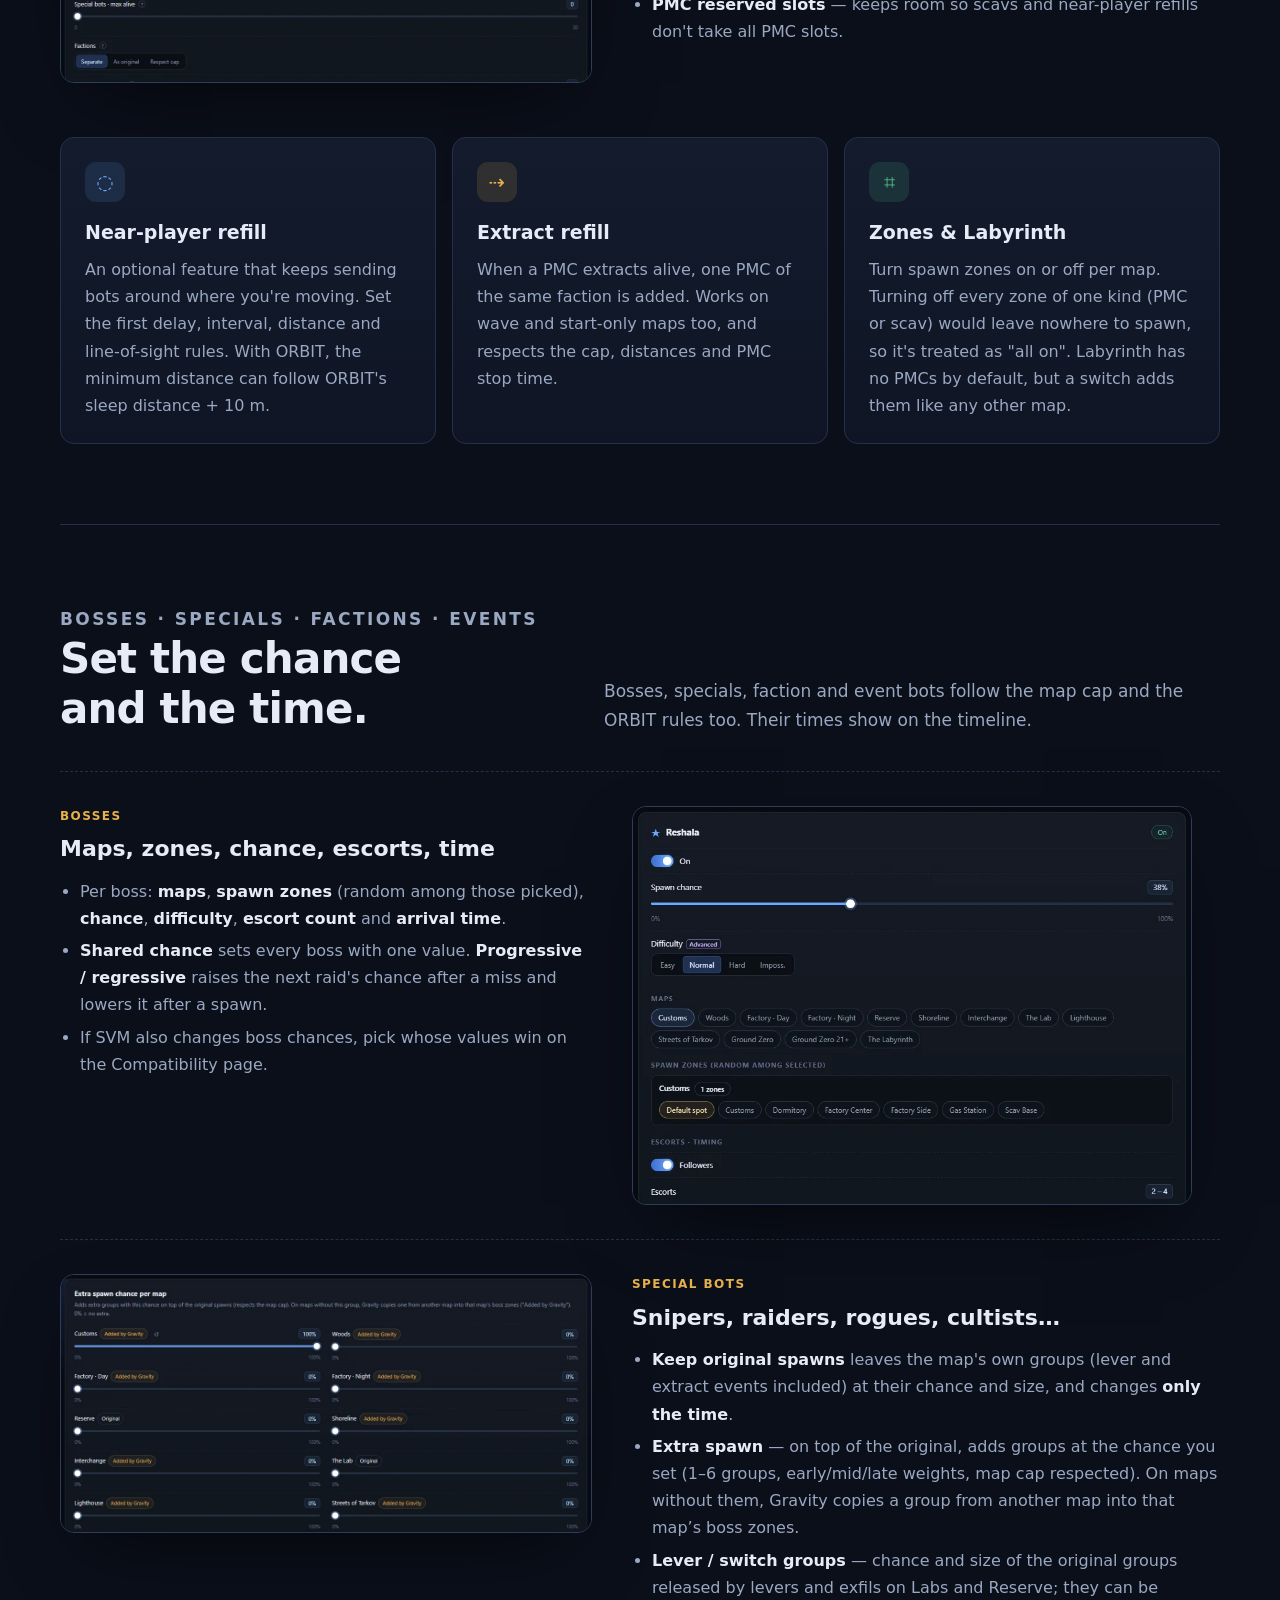
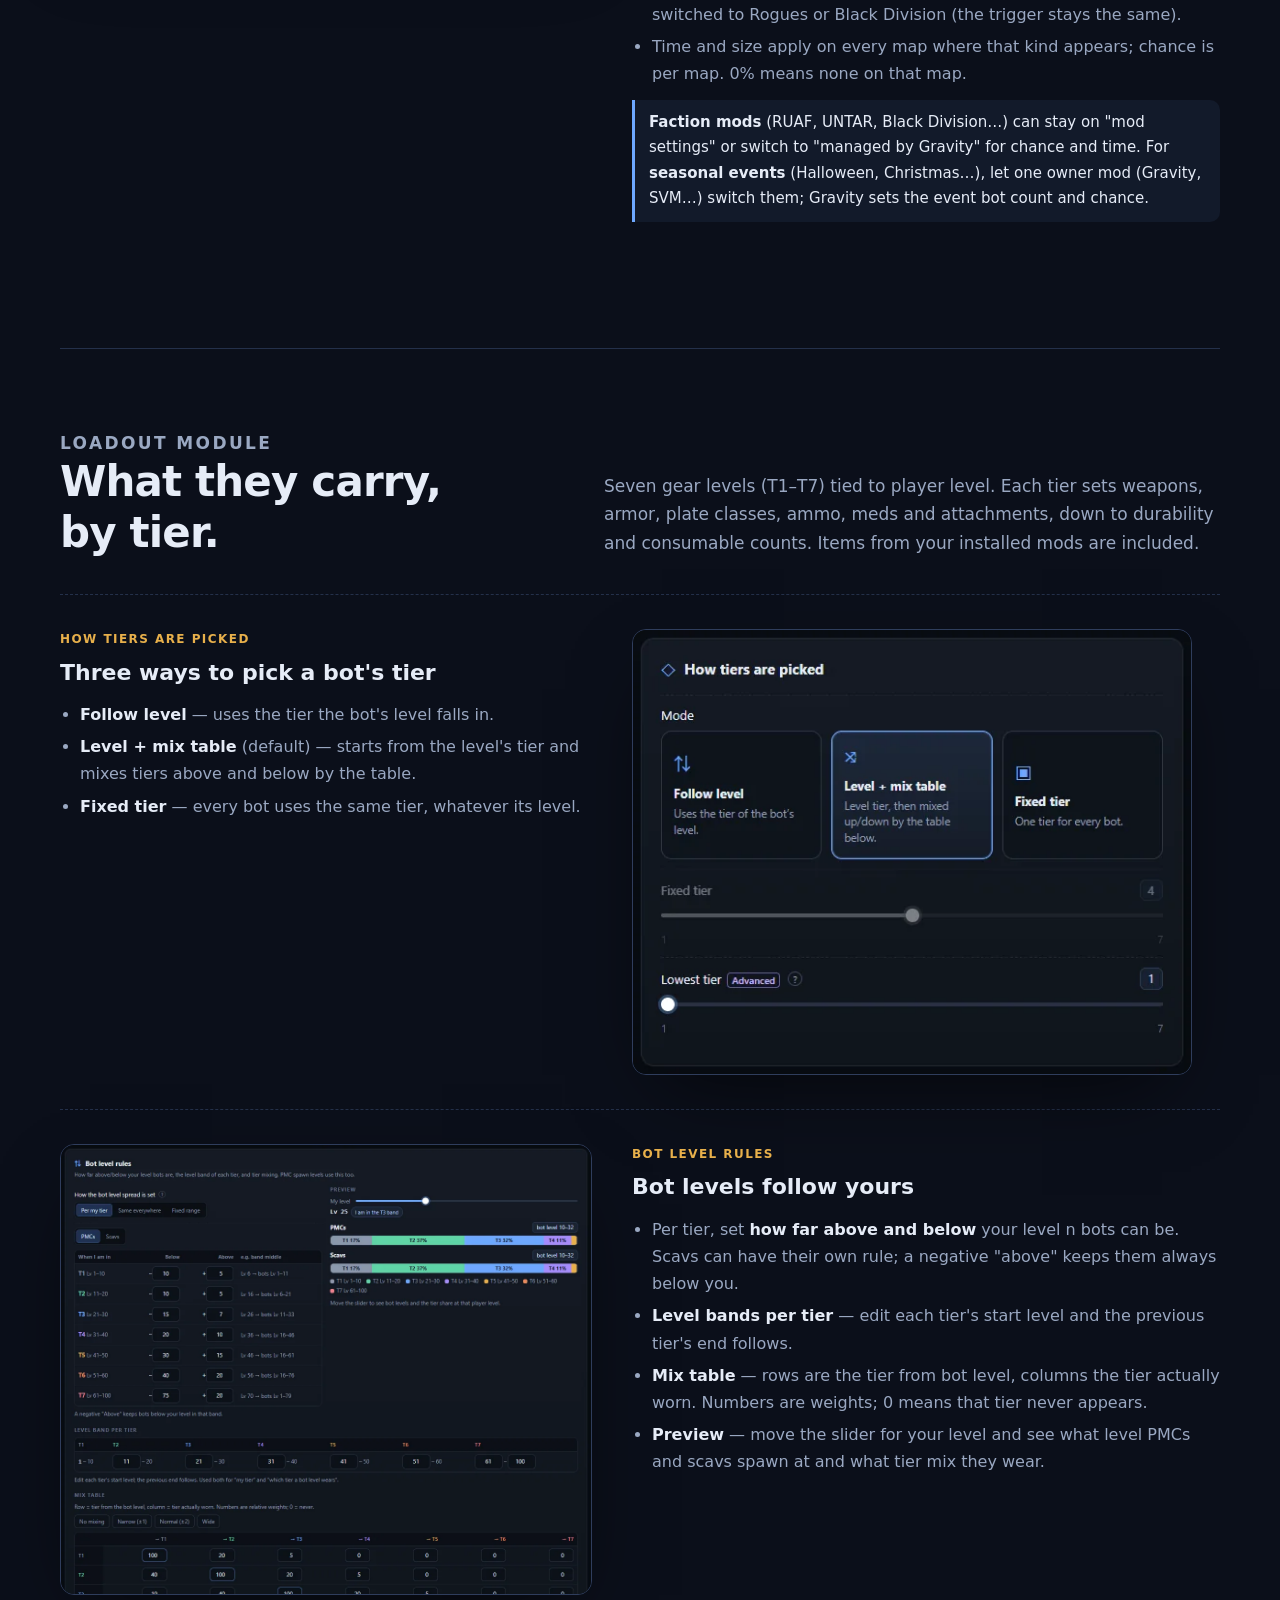
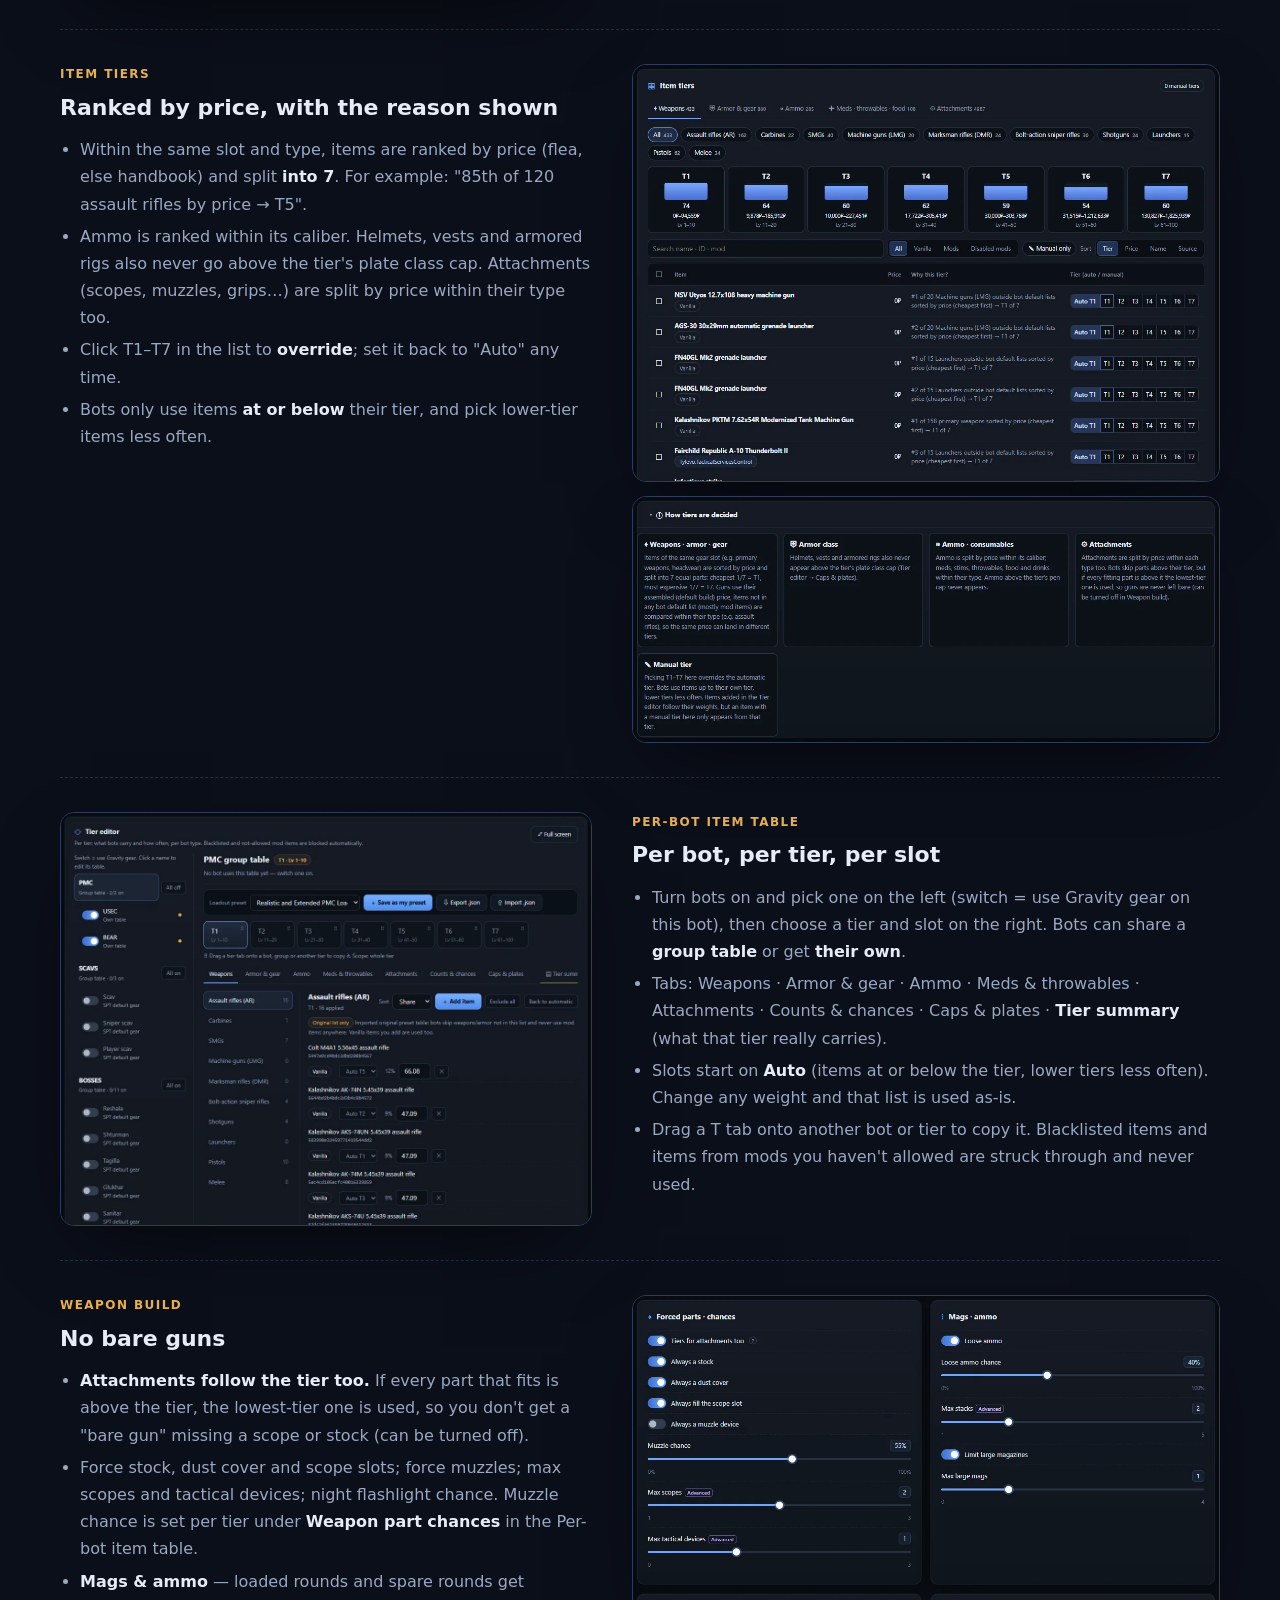
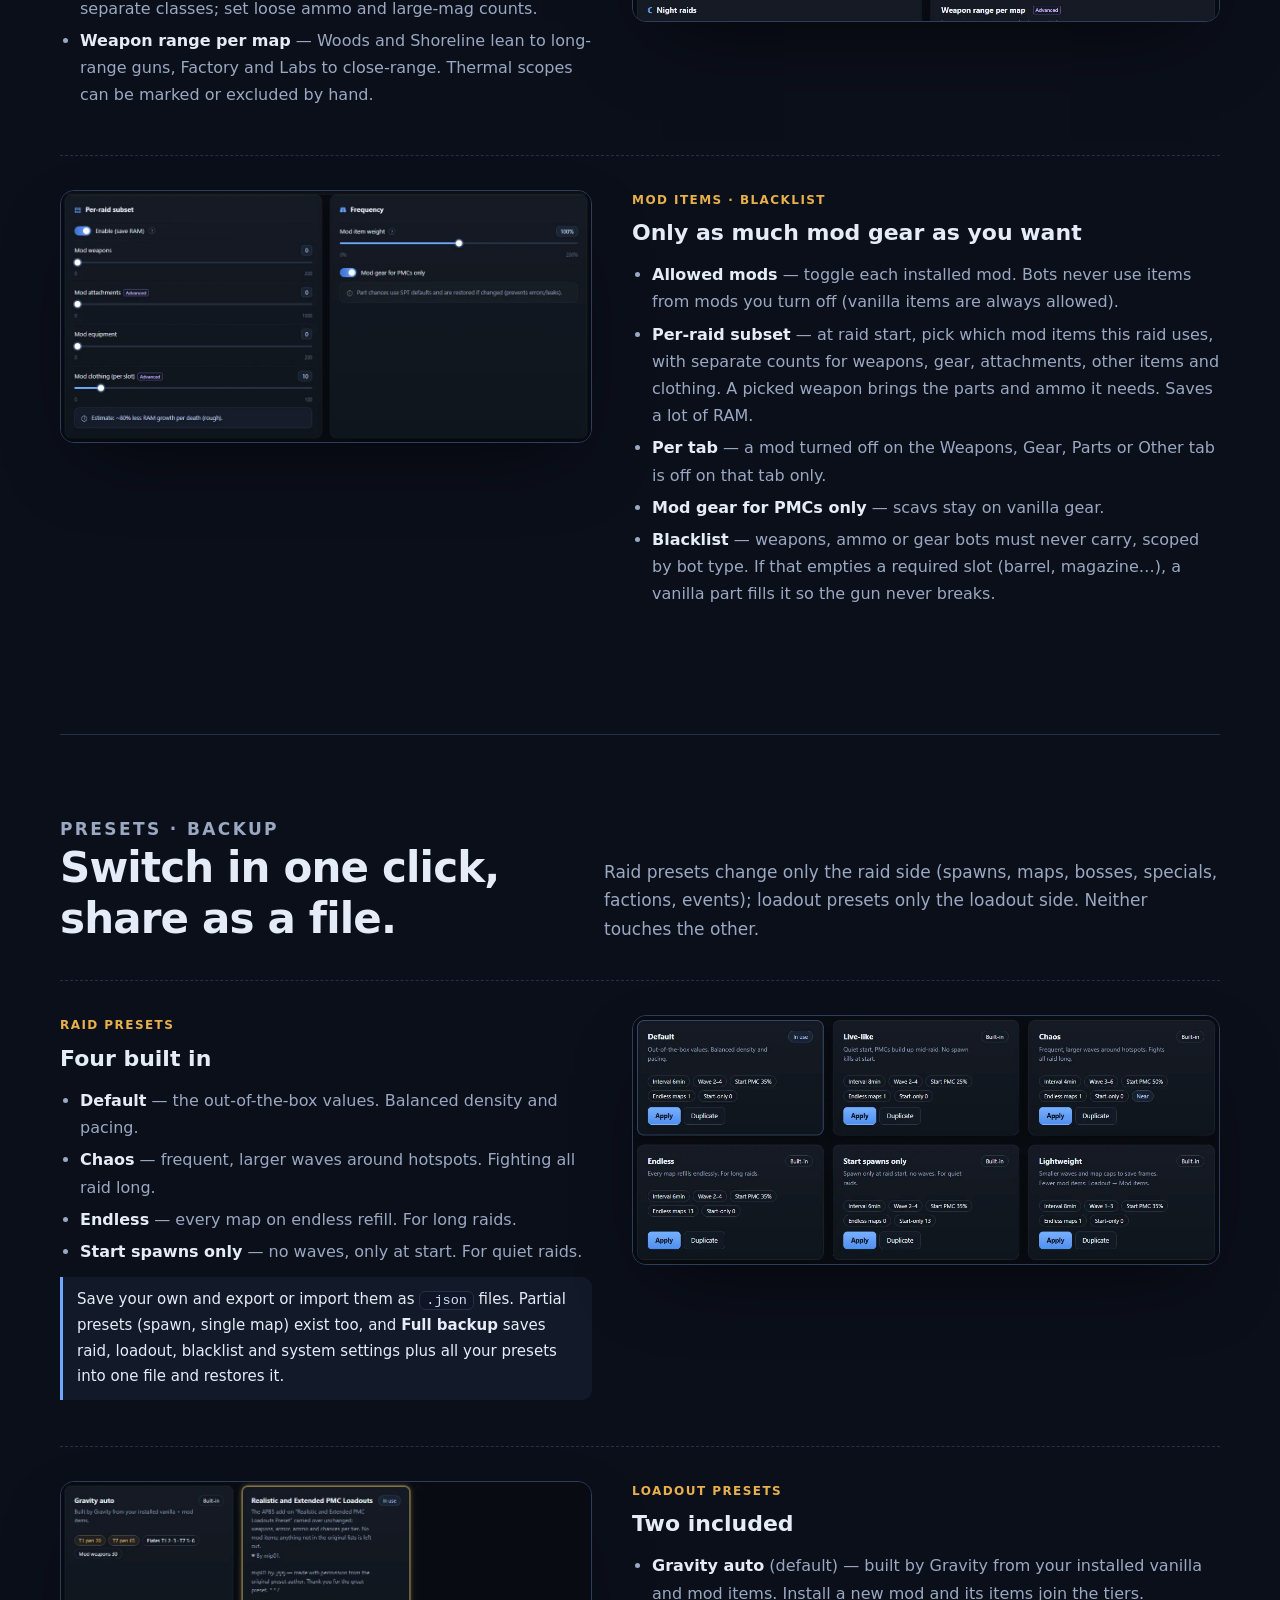
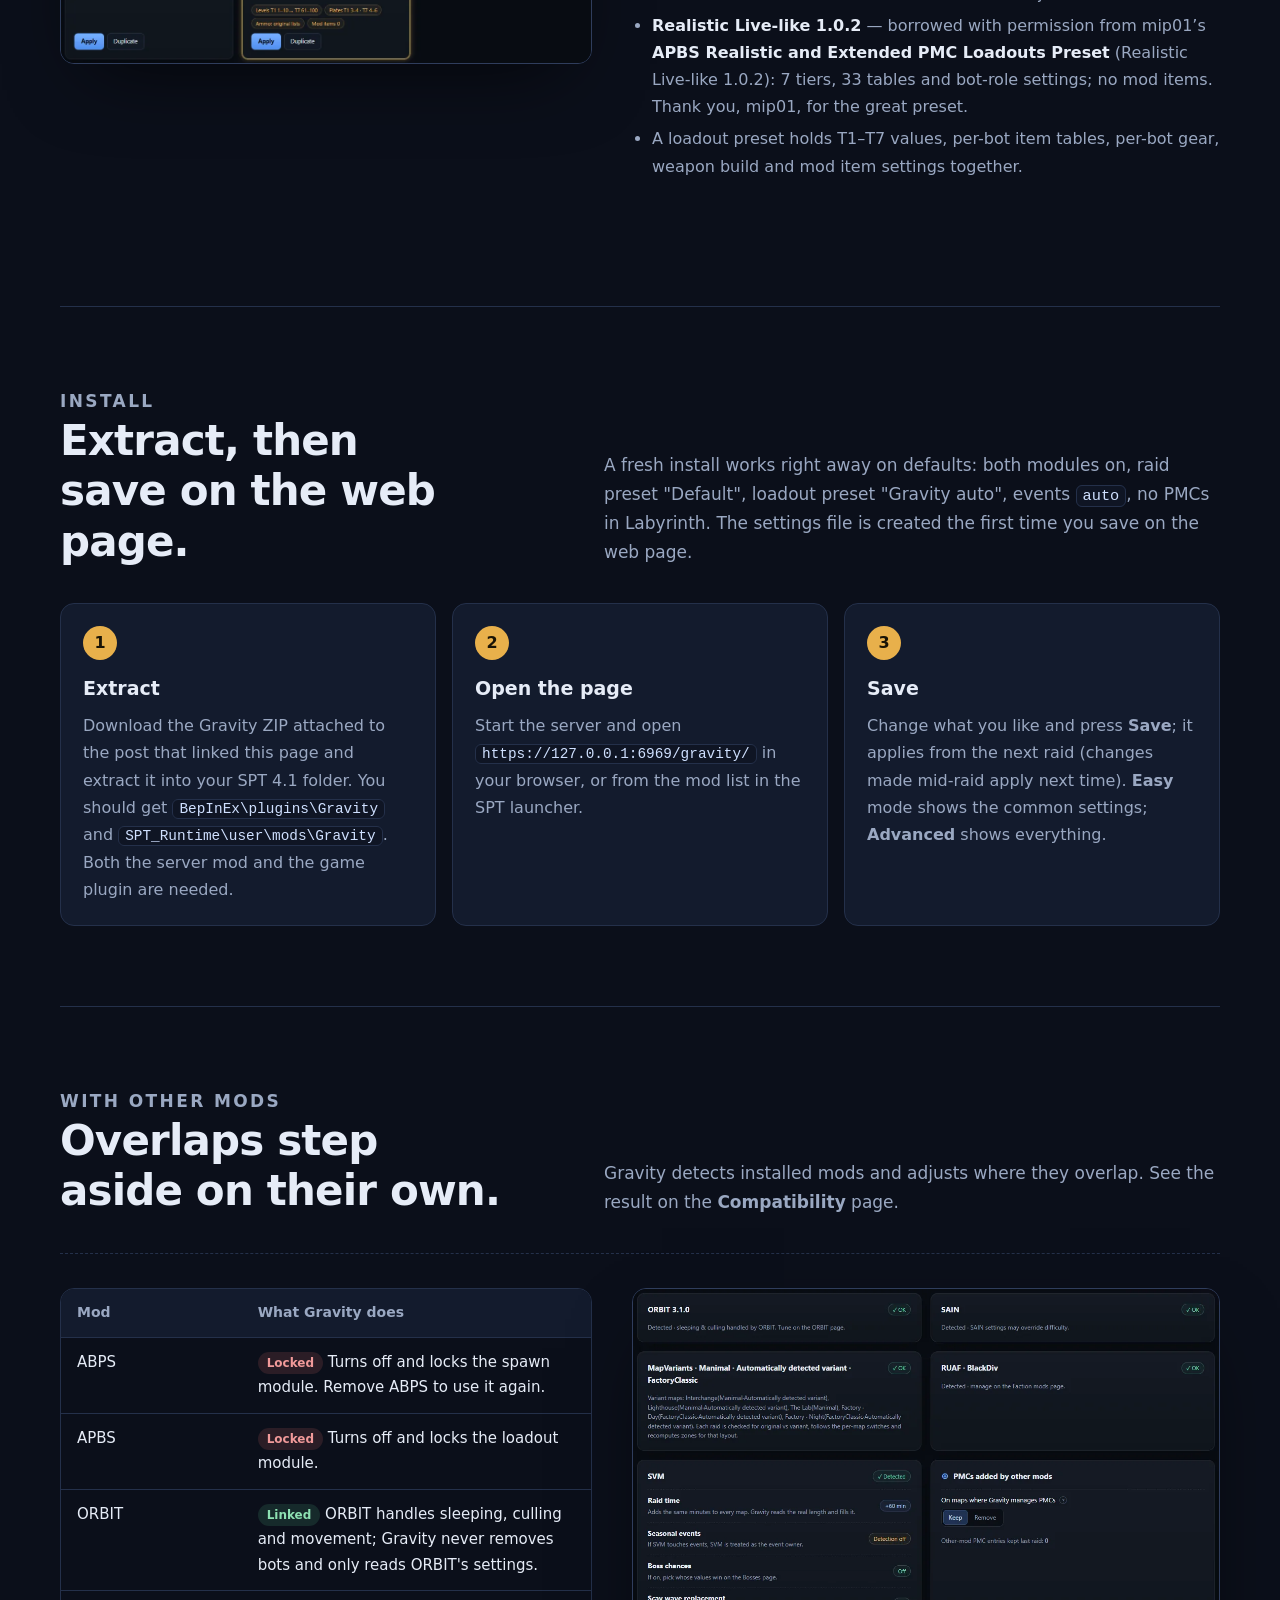
==== commit 1c038f7f: "1.1.6 #106 README 한/영·사이트·변경 이력에 설정 화면 손질, 모드 선택칸 폭 제한" ====
--- a/site/arca/index.html
+++ b/site/arca/index.html
@@ -93,7 +93,7 @@
       <div><p class="kicker"><span class="ko">1.0.6 ~ 1.1.6에서 달라진 점</span><span class="en" lang="en">New in 1.0.6 – 1.1.6</span></p>
         <h2 id="new-title"><span class="ko">프리셋을 만들 때<br>빠진 부품까지.</span><span class="en" lang="en">Build presets<br>without missing parts.</span></h2></div>
       <p><span class="ko">이전 판 설정 파일은 그대로 읽히고, 새 칸은 기본값이면 이전 판과 같은 결과입니다. 1.1.0의 낱개 탄약(기본 켜짐)과 근처 보충 시야 수정만 바로 적용됩니다. <b>서버와 클라이언트는 1.1.x끼리</b> 맞추십시오. 1.1.x끼리는 섞어 써도 되지만, 1.0.x와는 맞지 않습니다. 1.1.5는 서버가 바뀌었고 클라이언트는 버전 표기만 바뀌었습니다. zip째 덮어쓰면 됩니다.</span><span class="en" lang="en">Settings from earlier versions load as they are, and new options give the same result at their defaults. Only 1.1.0's loose ammo (on by default) and the near-spawn sight fix apply right away. <b>Keep server and client on 1.1.x.</b> Any 1.1.x versions mix fine, but 1.0.x does not. 1.1.5 changes the server; the client only gets a new version number. Just overwrite with the zip.</span></p>
-      <p><span class="ko"><b>1.1.6</b>: 장비 프리셋을 만드는 사람을 위한 도구입니다. 장비 티어 › 아이템 티어에서 티어를 바꿀 때 그 티어 봇이 총에 <b>조준경(마운트 경로)·맞는 탄약·필수 부품</b>을 달 수 없게 되면 <b>같이 옮기기 / 이 아이템만 / 취소</b> 창이 뜹니다(<a href="#faq-needs">질문 보기</a>). 장비 티어 › <b>프리셋 점검</b> 탭이 설정 전체에서 그런 경우를 찾아 고치기 버튼과 함께 보여 주고, 무기 줄에는 ✔/⚠가 붙습니다. 총에 맞는 부품을 종류별로 한 번에 옮기는 <b>부품 묶음</b>, 티어별 후보 수 경고, 자동 티어·내 프리셋과의 <b>변경 내역</b>, 서버가 실제로 봇을 뽑아 무엇을 들고 나오는지 보여 주는 <b>예시 봇</b>, 장비 프리셋 파일의 만든 사람·버전·필요한 모드(가져올 때 빠진 아이템·모드 알림)도 더했습니다. 프리셋 점검은 <b>봇별 아이템 표</b>도 읽어, 표에 넣은 총을 그 표 티어의 부품으로 판정합니다(<b>봇별 표에 넣기</b>로 그 표 안에서만 고치기). 봇별 표에서 통째로 빈 장비 칸이나 넣은 아이템을 모두 못 쓰게 된 칸은 비우지 않고 아이템 티어표를 따릅니다.</span><span class="en" lang="en"><b>1.1.6</b>: Tools for loadout preset makers. In Gear tiers › Item tiers, when a tier change means bots of that tier cannot fit a <b>scope (through its mounts), matching ammo or a required part</b> on a gun, a <b>Move together / Only this item / Cancel</b> window appears (<a href="#faq-needs">see the FAQ</a>). A new <b>Preset check</b> tab finds every such case with a fix button, and weapon rows get ✔/⚠. Also new: <b>part bundles</b> that move a gun's compatible parts by kind at once, a candidates-per-tier warning, a <b>change list</b> against automatic tiers or your presets, <b>example bots</b> the server really generates to show what they carry, and author / version / required mods in loadout preset files (missing items and mods are reported on import). The check also reads <b>per-bot tables</b>, judging a gun put in a table with that table tier's parts (<b>Add to table</b> fixes it inside that table only). A fully empty equipment slot in a per-bot table, or one whose items all became unusable, now follows item tiers instead of leaving bots without that gear.</span></p>
+      <p><span class="ko"><b>1.1.6</b>: 장비 프리셋을 만드는 사람을 위한 도구입니다. 장비 티어 › 아이템 티어에서 티어를 바꿀 때 그 티어 봇이 총에 <b>조준경(마운트 경로)·맞는 탄약·필수 부품</b>을 달 수 없게 되면 <b>같이 옮기기 / 이 아이템만 / 취소</b> 창이 뜹니다(<a href="#faq-needs">질문 보기</a>). 장비 티어 › <b>프리셋 점검</b> 탭이 설정 전체에서 그런 경우를 찾아 고치기 버튼과 함께 보여 주고, 무기 줄에는 ✔/⚠가 붙습니다. 총에 맞는 부품을 종류별로 한 번에 옮기는 <b>부품 묶음</b>, 티어별 후보 수 경고, 자동 티어·내 프리셋과의 <b>변경 내역</b>, 서버가 실제로 봇을 뽑아 무엇을 들고 나오는지 보여 주는 <b>예시 봇</b>, 장비 프리셋 파일의 만든 사람·버전·필요한 모드(가져올 때 빠진 아이템·모드 알림)도 더했습니다. 프리셋 점검은 <b>봇별 아이템 표</b>도 읽어, 표에 넣은 총을 그 표 티어의 부품으로 판정합니다(<b>봇별 표에 넣기</b>로 그 표 안에서만 고치기). 봇별 표에서 통째로 빈 장비 칸이나 넣은 아이템을 모두 못 쓰게 된 칸은 비우지 않고 아이템 티어표를 따릅니다. 설정 화면도 손봤습니다(사용자 피드백): 빠른 설정에서 프리셋을 바로 적용하고 맵별 예상 봇 수·흐름·난이도를 <b>막대</b>로, "지금 설정이면" 카드, 봇별 장비의 <b>티어 범위</b>(예: 킬라 T2~T4)와 PMC·스캐브 알림, 무기 구성 <b>티어 엄격하게</b> 버튼, 접히는 프리셋 점검·모드 골라 필터·레벨→티어 막대, 스폰 타임라인 <b>휠로 커서 위치 확대</b>, 할로윈 <b>좀비 타길라</b> 칸, 한눈에 "ABPS 사용 중 → Gravity 스폰 꺼짐" 표시. 감염자(좀비) 장비는 바꾸지 않습니다.</span><span class="en" lang="en"><b>1.1.6</b>: Tools for loadout preset makers. In Gear tiers › Item tiers, when a tier change means bots of that tier cannot fit a <b>scope (through its mounts), matching ammo or a required part</b> on a gun, a <b>Move together / Only this item / Cancel</b> window appears (<a href="#faq-needs">see the FAQ</a>). A new <b>Preset check</b> tab finds every such case with a fix button, and weapon rows get ✔/⚠. Also new: <b>part bundles</b> that move a gun's compatible parts by kind at once, a candidates-per-tier warning, a <b>change list</b> against automatic tiers or your presets, <b>example bots</b> the server really generates to show what they carry, and author / version / required mods in loadout preset files (missing items and mods are reported on import). The check also reads <b>per-bot tables</b>, judging a gun put in a table with that table tier's parts (<b>Add to table</b> fixes it inside that table only). A fully empty equipment slot in a per-bot table, or one whose items all became unusable, now follows item tiers instead of leaving bots without that gear. The settings page was polished too (user feedback): presets apply from Quick setup with <b>bars</b> for expected bots per map, flow and difficulty, a "With these settings" card, a per-bot <b>tier range</b> (e.g. Killa T2–T4) with a notice for PMCs and scavs, a <b>Make tiers strict</b> button in Weapon build, a folded Preset check, a mod picker filter, a level → tier bar, <b>wheel zoom at the cursor</b> on the spawn timeline, a Halloween <b>Zombie Tagilla</b> field and "ABPS in use → Gravity spawns off" on the Overview. Infected (zombies) are no longer re-dressed.</span></p>
       <p><span class="ko"><b>1.1.5</b>: 봇이 <b>티어에 맞는 장비 한 벌</b>을 입습니다. 장비 티어 화면에서 ① 봇 티어 정하기(기본 <b>레벨 따라가기</b>)와 ② 장비 고르기(<b>봇 티어 장비만 / 한 티어 아래까지 / 아래 티어 전부</b>, Gravity 자동 기본은 한 티어 아래까지)를 순서대로 고릅니다. PMC는 <b>옷도 티어에 맞게</b> 입습니다: 래그맨 의상의 요구 레벨로 옷마다 티어를 매기고, 모드 옷도 상인 판매 조건(레벨·값·업적)으로 티어를 정합니다(레벨 1·거의 공짜인 모드 옷은 기본으로 안 입음). 다른 모드가 지운 헬멧·헤드셋·안경·얼굴 가리개·방탄복 겹침 제한도 봇은 원래대로 지킵니다(헬멧 위에 헤드셋이 겹쳐 보이던 것). 예비 탄창이 총마다 따로 세여 넘치던 것, 약실에 안 맞는 탄창, 모드 옷 등장 배율이 150% 아래에서 먹지 않던 것을 고쳤습니다. <b>봇 체력 · 스킬</b>에서 원래 → 바뀐 체력·스킬을 미리 보고, 시스템 › <b>번역</b>에서 화면을 직접 번역해 넣을 수 있습니다(<a href="#faq-lang">언어 팩</a>). 레이드 프리셋은 4개(기본·난전·무한 리필·시작 스폰만)로 정리했습니다.</span><span class="en" lang="en"><b>1.1.5</b>: bots wear <b>a full set of gear that fits their tier</b>. On Gear tiers, pick ① the bot tier (default <b>Follow level</b>) and then ② gear (<b>Bot tier only / Down one tier / All lower tiers</b>; Gravity auto defaults to Down one tier). PMCs also wear <b>outfits that fit their tier</b>: each Ragman outfit gets a tier from its required level, and mod outfits get one from their trader terms (level, price, achievement); level-1, nearly free mod outfits are skipped by default. Bots keep the original helmet, headset, eyewear, face cover and body armor restrictions even when another mod removed them (no more headsets clipping through helmets). Fixed spare magazines counted per gun, magazines that don’t fit the chamber, and the mod outfit weight that did nothing below 150%. <b>Bot health &amp; skills</b> now previews original → new values, and you can translate the page yourself under System › <b>Translate</b> (<a href="#faq-lang">language packs</a>). Raid presets are down to four (Default, Chaos, Endless, Start spawns only).</span></p>
       <p><span class="ko"><b>1.1.4</b>: 웹 설정을 쉽게 바꿨습니다. 처음 열면 <b>빠른 설정</b>이 나와 봇 인원·레이드 흐름·난이도·장비 수준·보스 빈도·성능을 단계 버튼으로 맞춥니다. 사이드바 맨 위 <b>설정 찾기</b>(<code>/</code> 또는 Ctrl+K)로 칸·페이지·FAQ를 찾으면 그 칸으로 바로 갑니다. 메뉴는 22개에서 16개로 줄였습니다(장비 티어 › 봇별 아이템 표처럼 비슷한 화면은 탭으로). 맵 탭에서 공통 값을 따르는 칸을 바꾸면 "이 맵만 / 모든 맵"을 고르는 막대가 뜹니다. <b>봇 종류별 체력 배율</b>(봇 체력 · 스킬), 맵별 <b>이 맵 스캐브는 바닐라에 맡기기</b>(<a href="#faq-gas-station">세관 주유소</a>처럼 퀘스트 구역에 스캐브가 잘 안 나올 때), 아이템 티어 탄약 <b>관통력 구간</b> 거르기, PMC <b>대원마다 난이도</b>(선택, <a href="#fika-thanks">darkarchon님</a> 기여)를 넣었습니다.</span><span class="en" lang="en"><b>1.1.4</b>: the web page is easier to use. It opens on <b>Quick setup</b>, with step buttons for bot count, raid flow, difficulty, gear level, boss frequency and performance. <b>Find a setting</b> at the top of the sidebar (<code>/</code> or Ctrl+K) searches settings, pages and FAQ and jumps to the field. The menu goes from 22 to 16 entries (similar pages such as Gear tiers › Per-bot item table are now tabs). Changing a shared value on a map tab asks "this map only / all maps". New: <b>health multiplier per bot type</b> (Bot health &amp; skills), a per-map <b>Leave this map’s scavs to vanilla</b> switch (for quest areas such as the <a href="#faq-gas-station">Customs gas station</a>), ammo filtering by <b>penetration band</b> in Item tiers, and optional <b>per-member PMC difficulty</b> (contributed by <a href="#fika-thanks">darkarchon</a>).</span></p>
       <p><span class="ko"><b>1.1.3</b>: <b>UNTAR</b>를 Gravity가 관리할 수 있습니다. 1.1.2까지는 웹의 UNTAR 확률이 저장만 되고 적용되지 않아, 1~5%로 정해도 UNTAR 자체 설정 확률(세관에서 한 판에 하나라도 나올 확률 약 89%)로 나왔습니다. 이제 <b>팩션 모드 → UNTAR → Gravity가 관리</b>로 두면 순찰·검문소·레이더 사냥조가 웹 값대로 나옵니다(업데이트 직후에는 관리 꺼짐). 보스 <b>점증</b>(안 나오면 다음 판 확률 올리기)은 <b>기본 꺼짐</b>이 되고 업데이트할 때 한 번 꺼집니다. 켜 두어도 첫 판은 정한 확률 그대로입니다 — 전에는 5%로 정한 굿즈도 첫 판부터 20%였습니다. 시스템 → 인게임의 맵별 상한이 저장하면 되돌아가던 것, 왼쪽 아래 연결 표시를 고쳤고, <a href="#faq-ppes">PPES Mods</a>를 같이 쓰면 확률을 바꾸는 기능이 켜져 있는지 보스·특수 봇·팩션 화면에 보여 줍니다.</span><span class="en" lang="en"><b>1.1.3</b>: Gravity can now manage <b>UNTAR</b>. Up to 1.1.2 the UNTAR chances on the page were saved but never applied, so even at 1–5% UNTAR spawned at its own config chances (about 89% per raid for at least one group on Customs). Set <b>Faction mods → UNTAR → Managed by Gravity</b> and patrols, checkpoints and raider hunts follow the page (management starts off after the update). Boss <b>progressive chance</b> (raise after a miss) is now <b>off by default</b> and is switched off once on update. When on, the first raid uses the chance you set — before, a Goons chance of 5% started at 20%. Per-map caps under System → In-game no longer snap back after saving, the connection label at the bottom left is fixed, and with <a href="#faq-ppes">PPES Mods</a> installed the Bosses, Special bots and Faction pages show whether its chance-changing features are on.</span></p>
@@ -131,7 +131,7 @@
       <div class="copy">
         <h3><small><span class="ko">봇 체력 · 스킬</span><span class="en" lang="en">Bot health · skills</span></small><span class="ko">티어마다 체력과 스킬을 정합니다</span><span class="en" lang="en">Health and skills per tier</span></h3>
         <p><span class="ko">새 페이지에서 봇 티어(T1~T7)마다 체력(원래대로 · PMC 기준 440 · 배율)과 일반 스킬(원래대로 · 레벨 고정 · 원래의 %)을 고릅니다. 스캐브·PMC·특수 봇·보스·호위 중 따를 봇을 켜고 끄며, 버튼 하나로 모든 티어를 한 번에 맞춥니다. 내 스캐브와 게임 자료 원본은 그대로입니다.</span><span class="en" lang="en">A new page sets health (Original · PMC 440 · Multiplier) and common skills (Original · Fixed level · % of original) for each bot tier, T1–T7. Choose which bots follow it (Scavs, PMCs, specials, bosses, guards), or set every tier at once with one button. Your own player scav and the game data stay untouched.</span></p>
-        <p><span class="ko">스킬은 게임 원본에 있는 일반 스킬만 바꿉니다. 스캐브·저격 스캐브, 레샬라·콜론타이와 그 호위처럼 원본에 일반 스킬이 없는 봇은 체력만 바뀝니다.</span><span class="en" lang="en">Skills only change the common skills a bot already has. Bots with none in the game data, such as Scavs, Marksmen, Reshala, Kollontay and their guards, only get the health change.</span></p>
+        <p><span class="ko">스킬은 게임 원본에 있는 일반 스킬만 바꿉니다. 스캐브·저격 스캐브, 르샬라·콜론타이와 그 호위처럼 원본에 일반 스킬이 없는 봇은 체력만 바뀝니다.</span><span class="en" lang="en">Skills only change the common skills a bot already has. Bots with none in the game data, such as Scavs, Marksmen, Reshala, Kollontay and their guards, only get the health change.</span></p>
       </div>
       <div><a class="zoom" href="../img/botstats-ko.webp" data-href-ko="../img/botstats-ko.webp" data-href-en="../img/botstats-en.webp" target="_blank" rel="noopener"><figure class="shot-frame">
         <img src="../img/botstats-ko.webp" data-src-ko="../img/botstats-ko.webp" data-src-en="../img/botstats-en.webp" width="1172" height="919" loading="lazy" alt="봇 체력 · 스킬 페이지" data-alt-ko="봇 체력 · 스킬 페이지" data-alt-en="Bot health · skills page"></figure></a>
@@ -295,7 +295,7 @@
         </ul>
       </div>
       <div><a class="zoom" href="../img/boss-ko.webp" data-href-ko="../img/boss-ko.webp" data-href-en="../img/boss-en.webp" target="_blank" rel="noopener"><figure class="shot-frame small">
-        <img src="../img/boss-ko.webp" data-src-ko="../img/boss-ko.webp" data-src-en="../img/boss-en.webp" width="898" height="640" loading="lazy" alt="보스 설정(레샬라)" data-alt-ko="보스 설정(레샬라)" data-alt-en="Boss settings (Reshala)"></figure></a></div>
+        <img src="../img/boss-ko.webp" data-src-ko="../img/boss-ko.webp" data-src-en="../img/boss-en.webp" width="898" height="640" loading="lazy" alt="보스 설정(르샬라)" data-alt-ko="보스 설정(르샬라)" data-alt-en="Boss settings (Reshala)"></figure></a></div>
     </div>
     <div class="feature-row flip">
       <div class="copy">
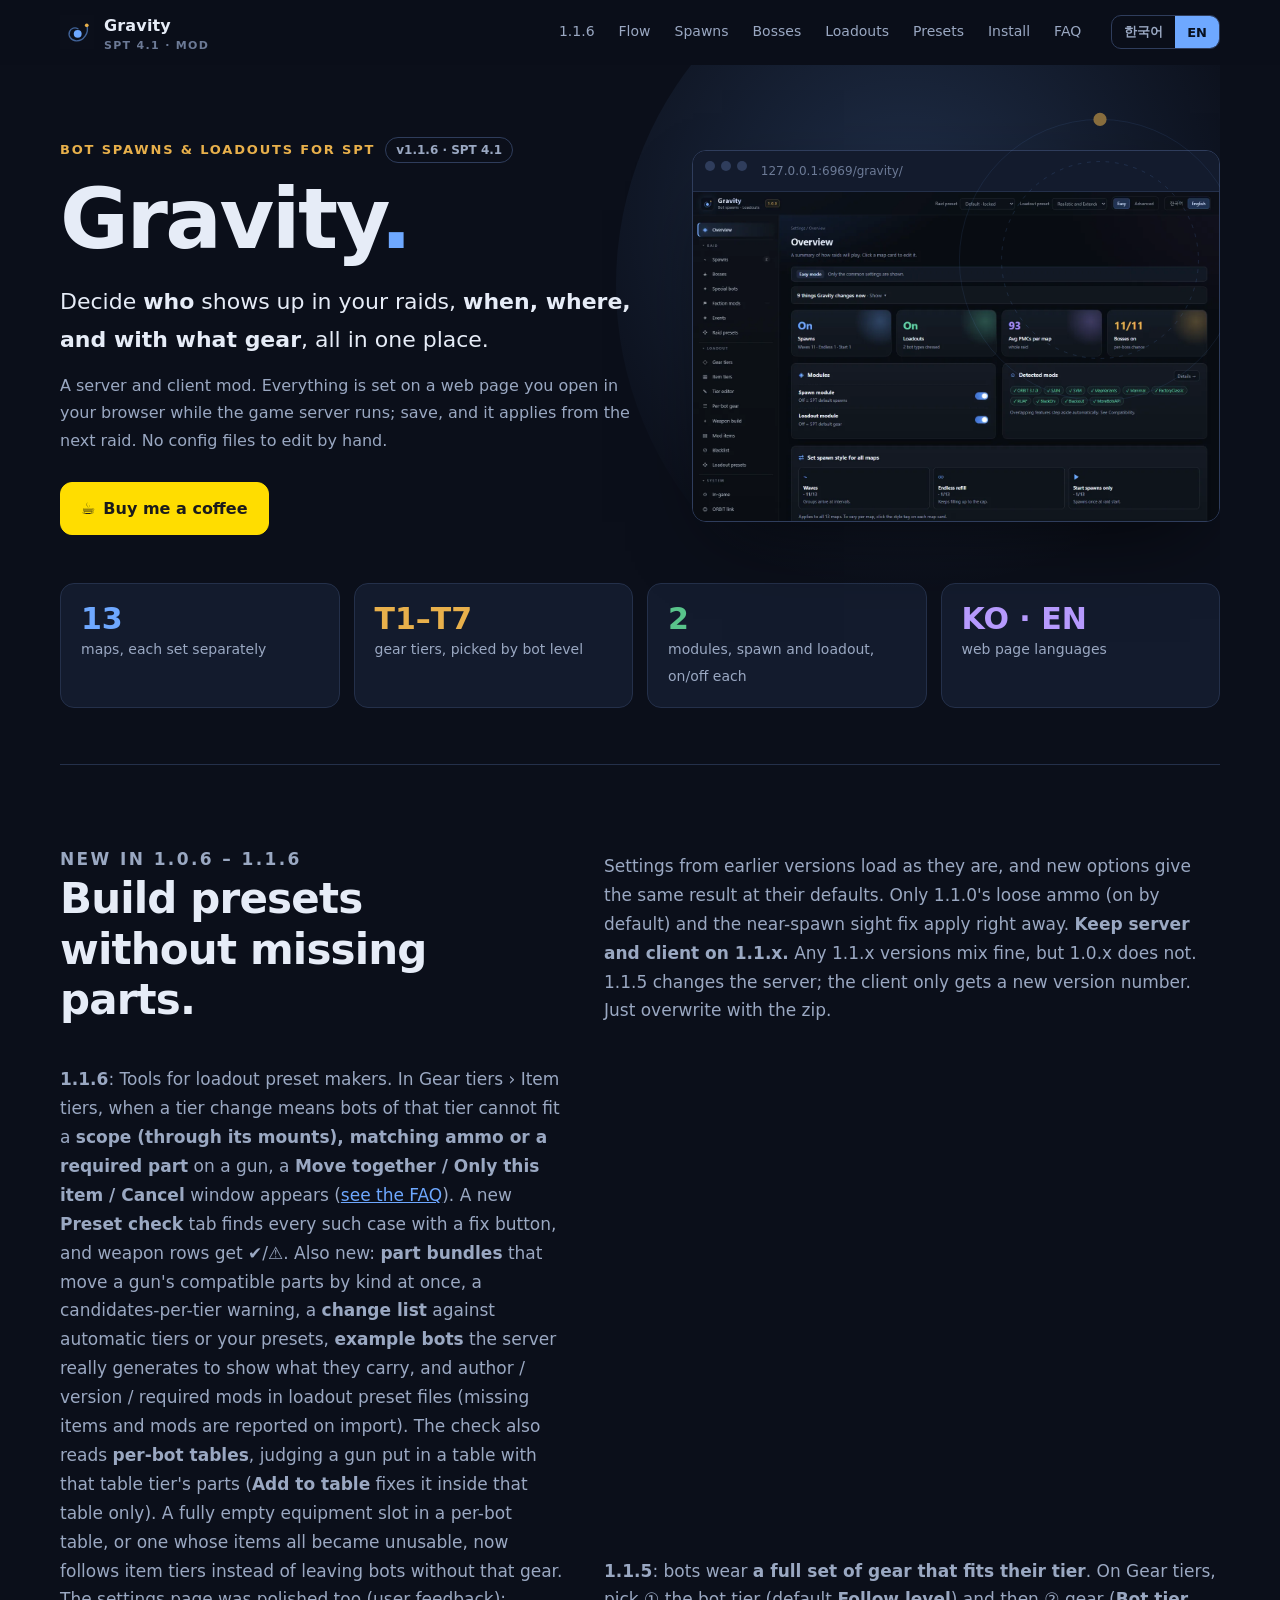
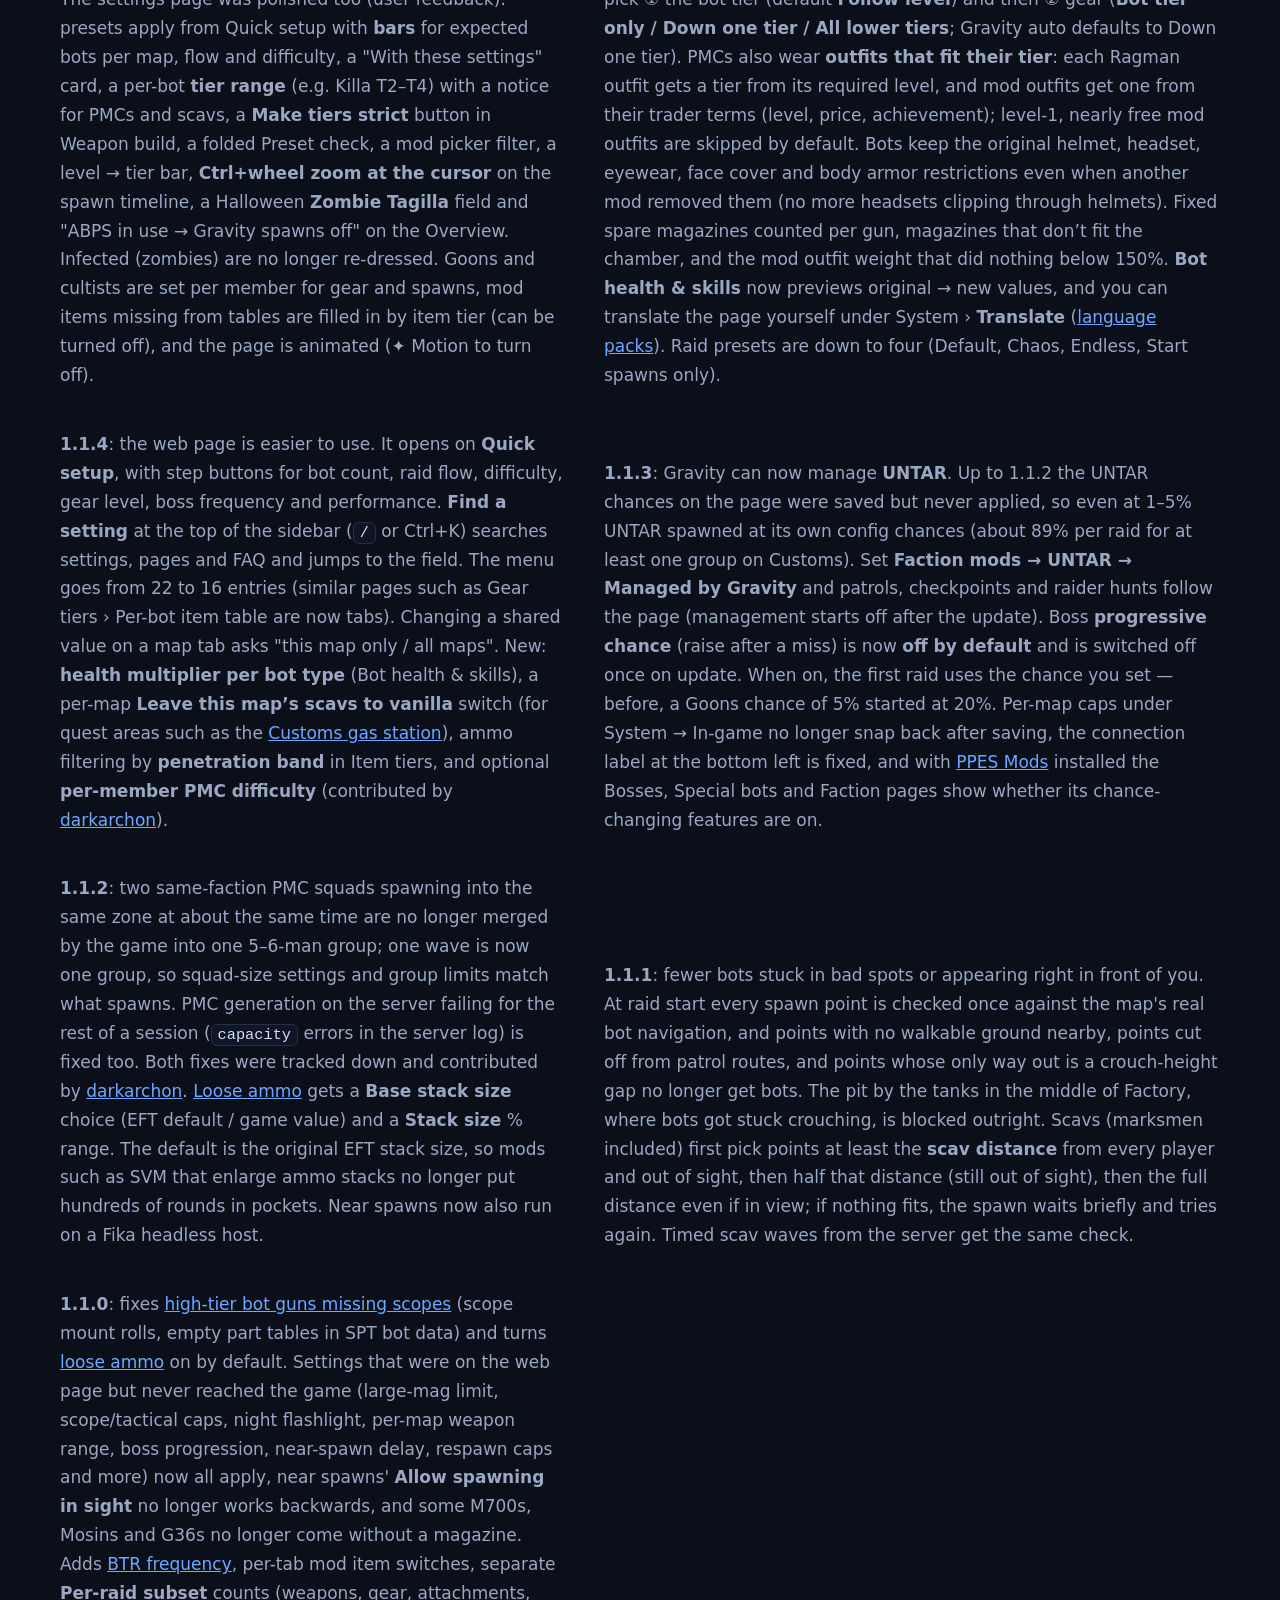
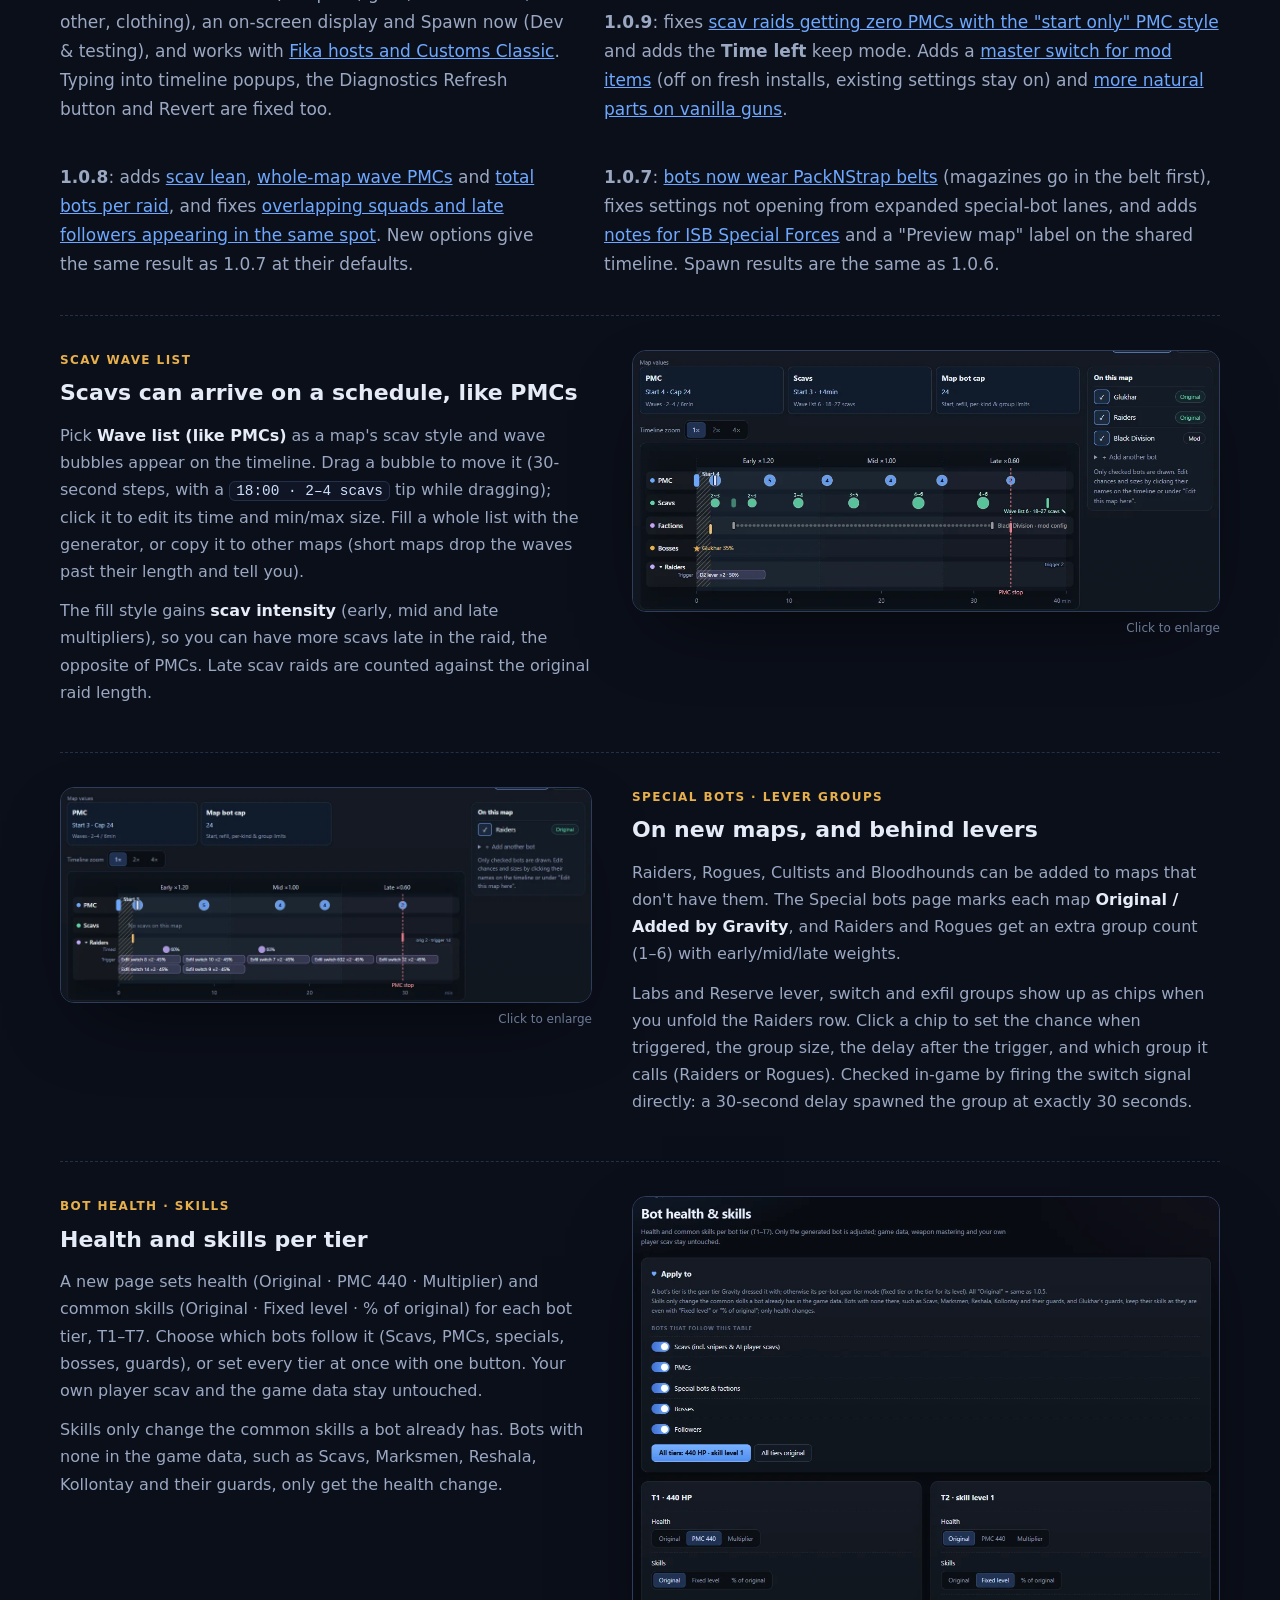
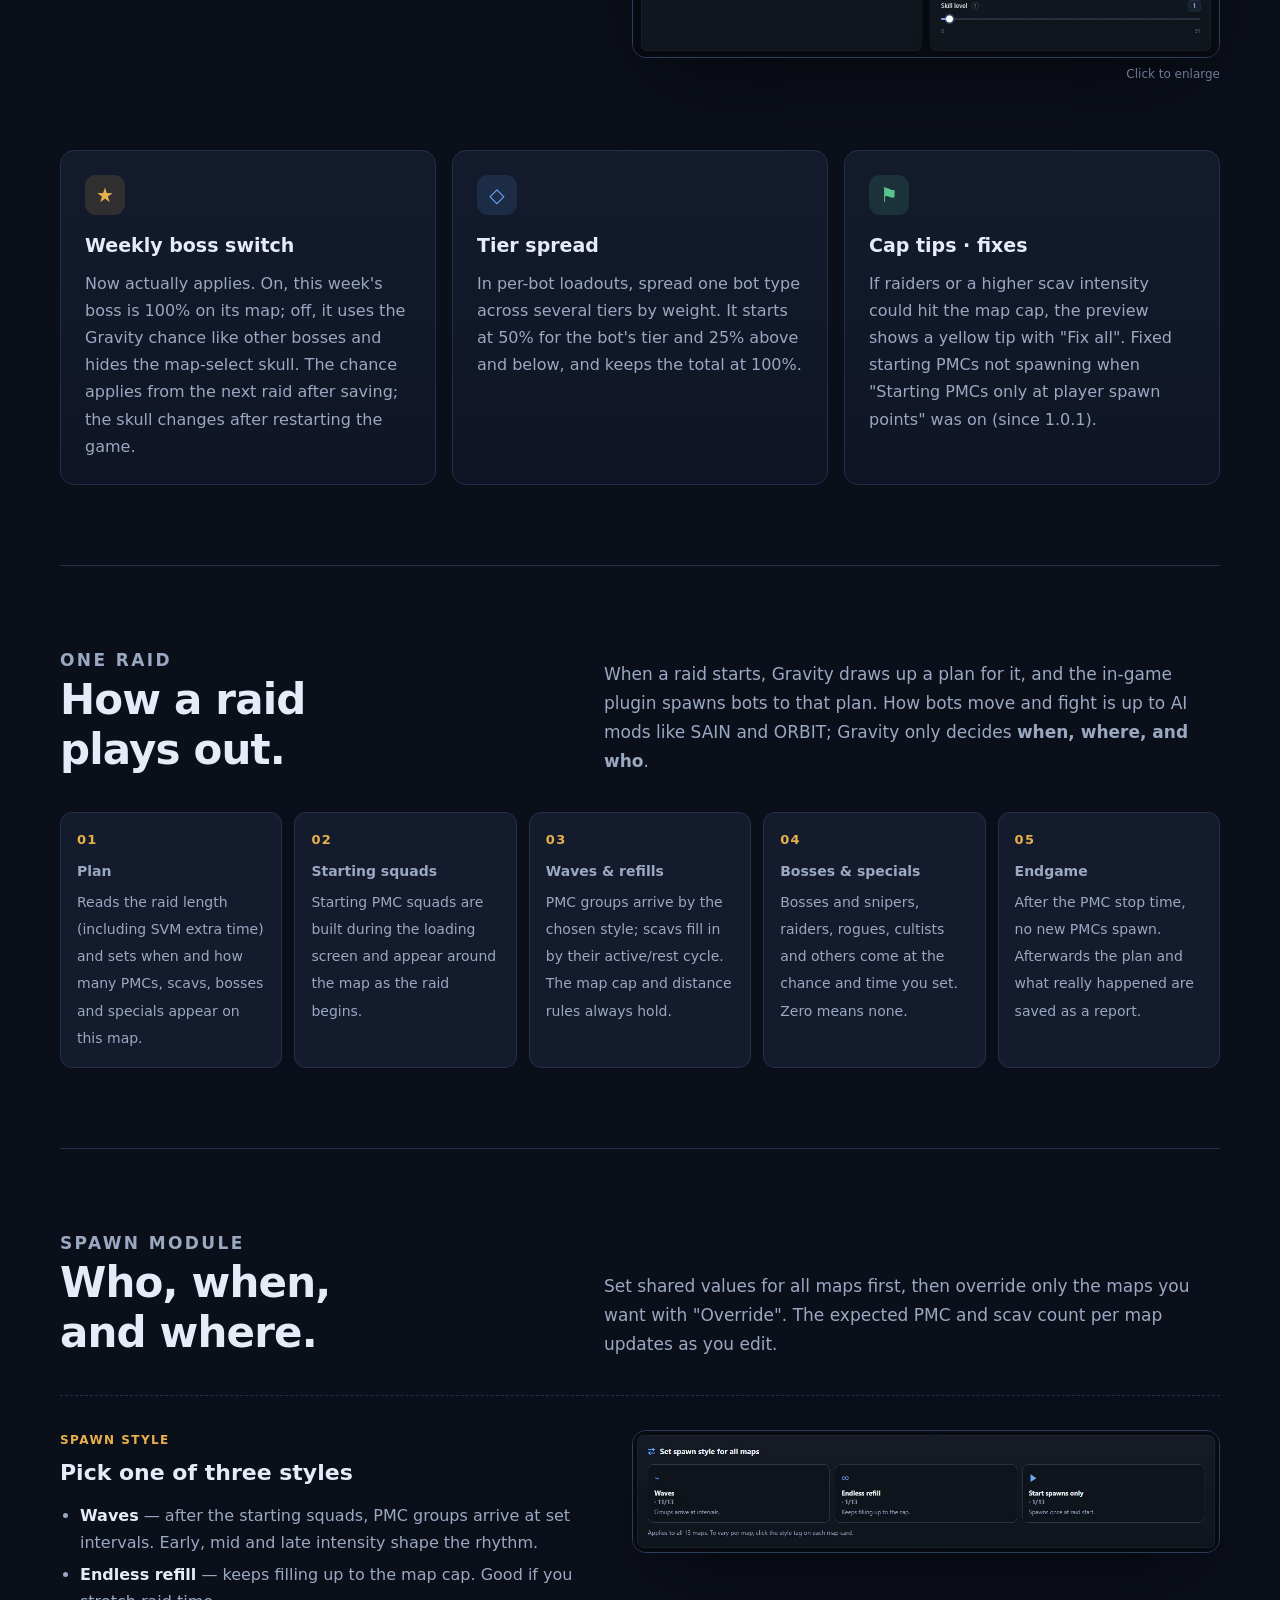
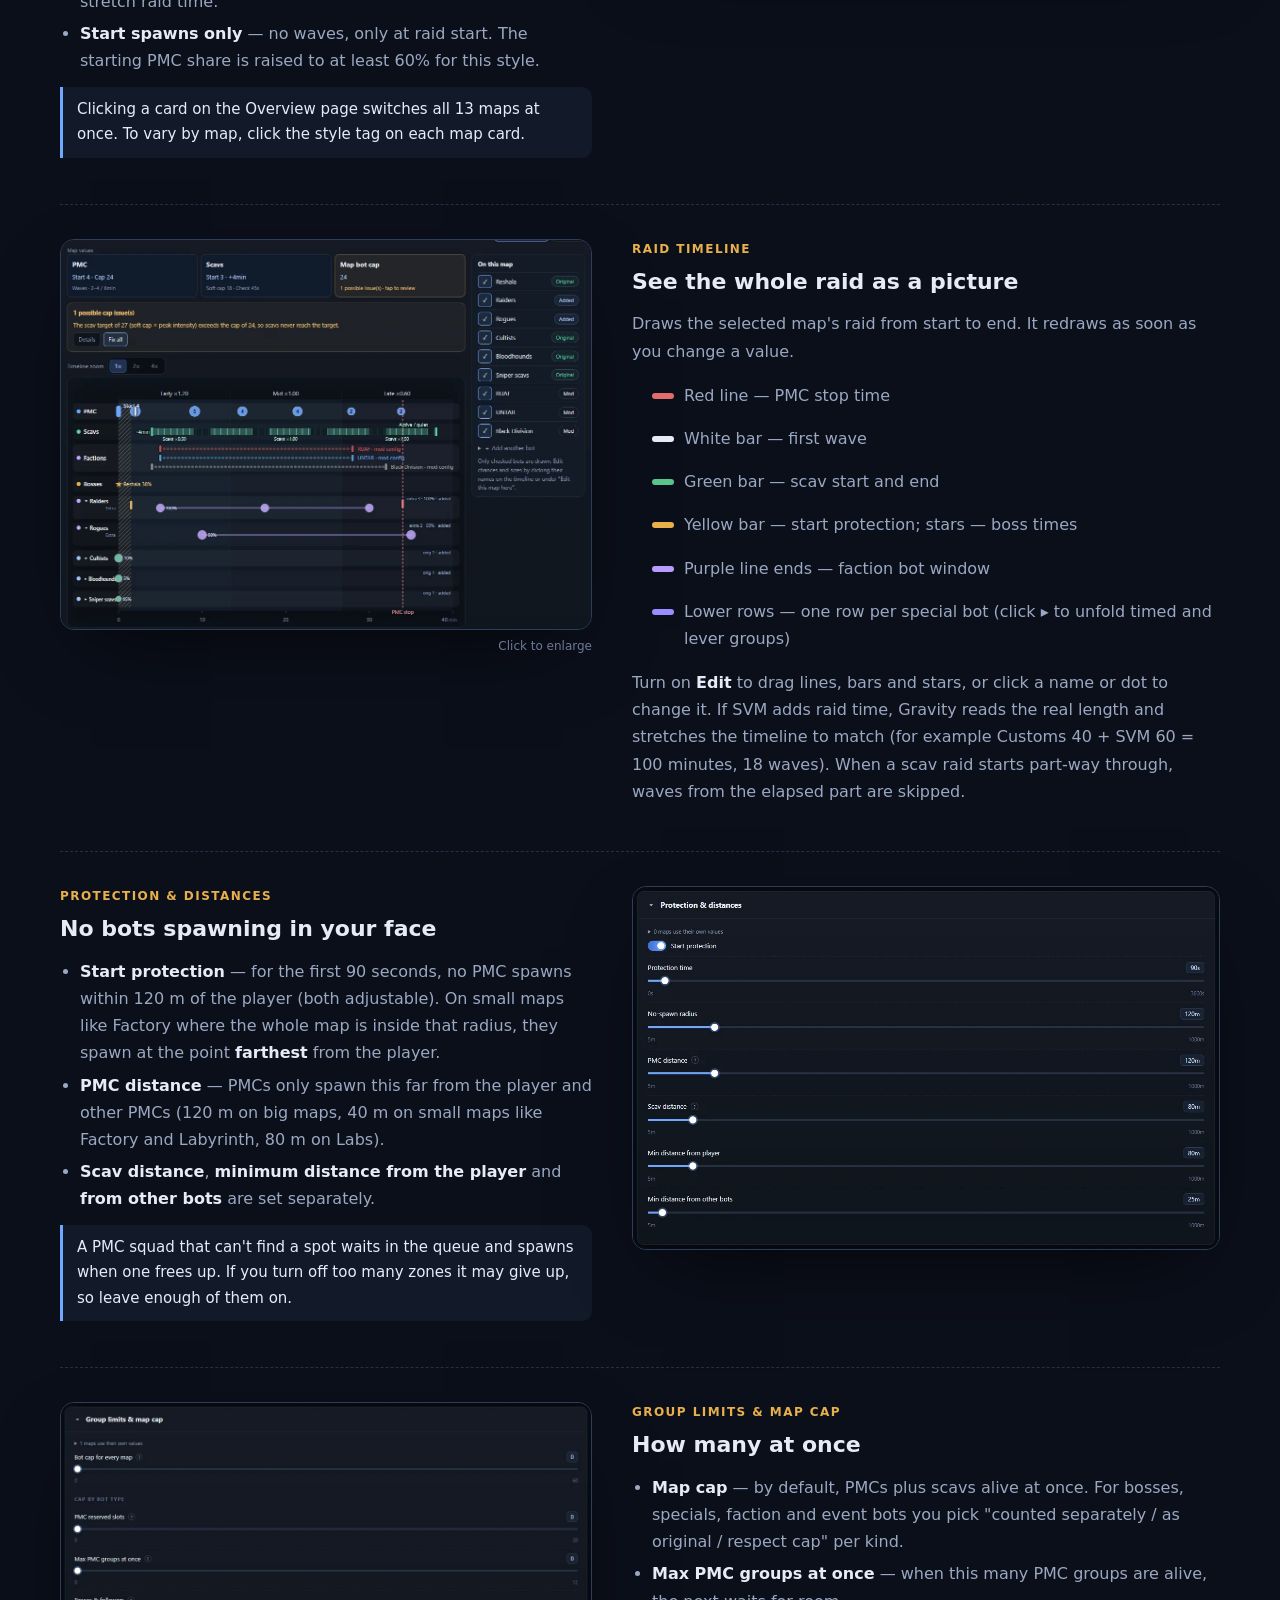
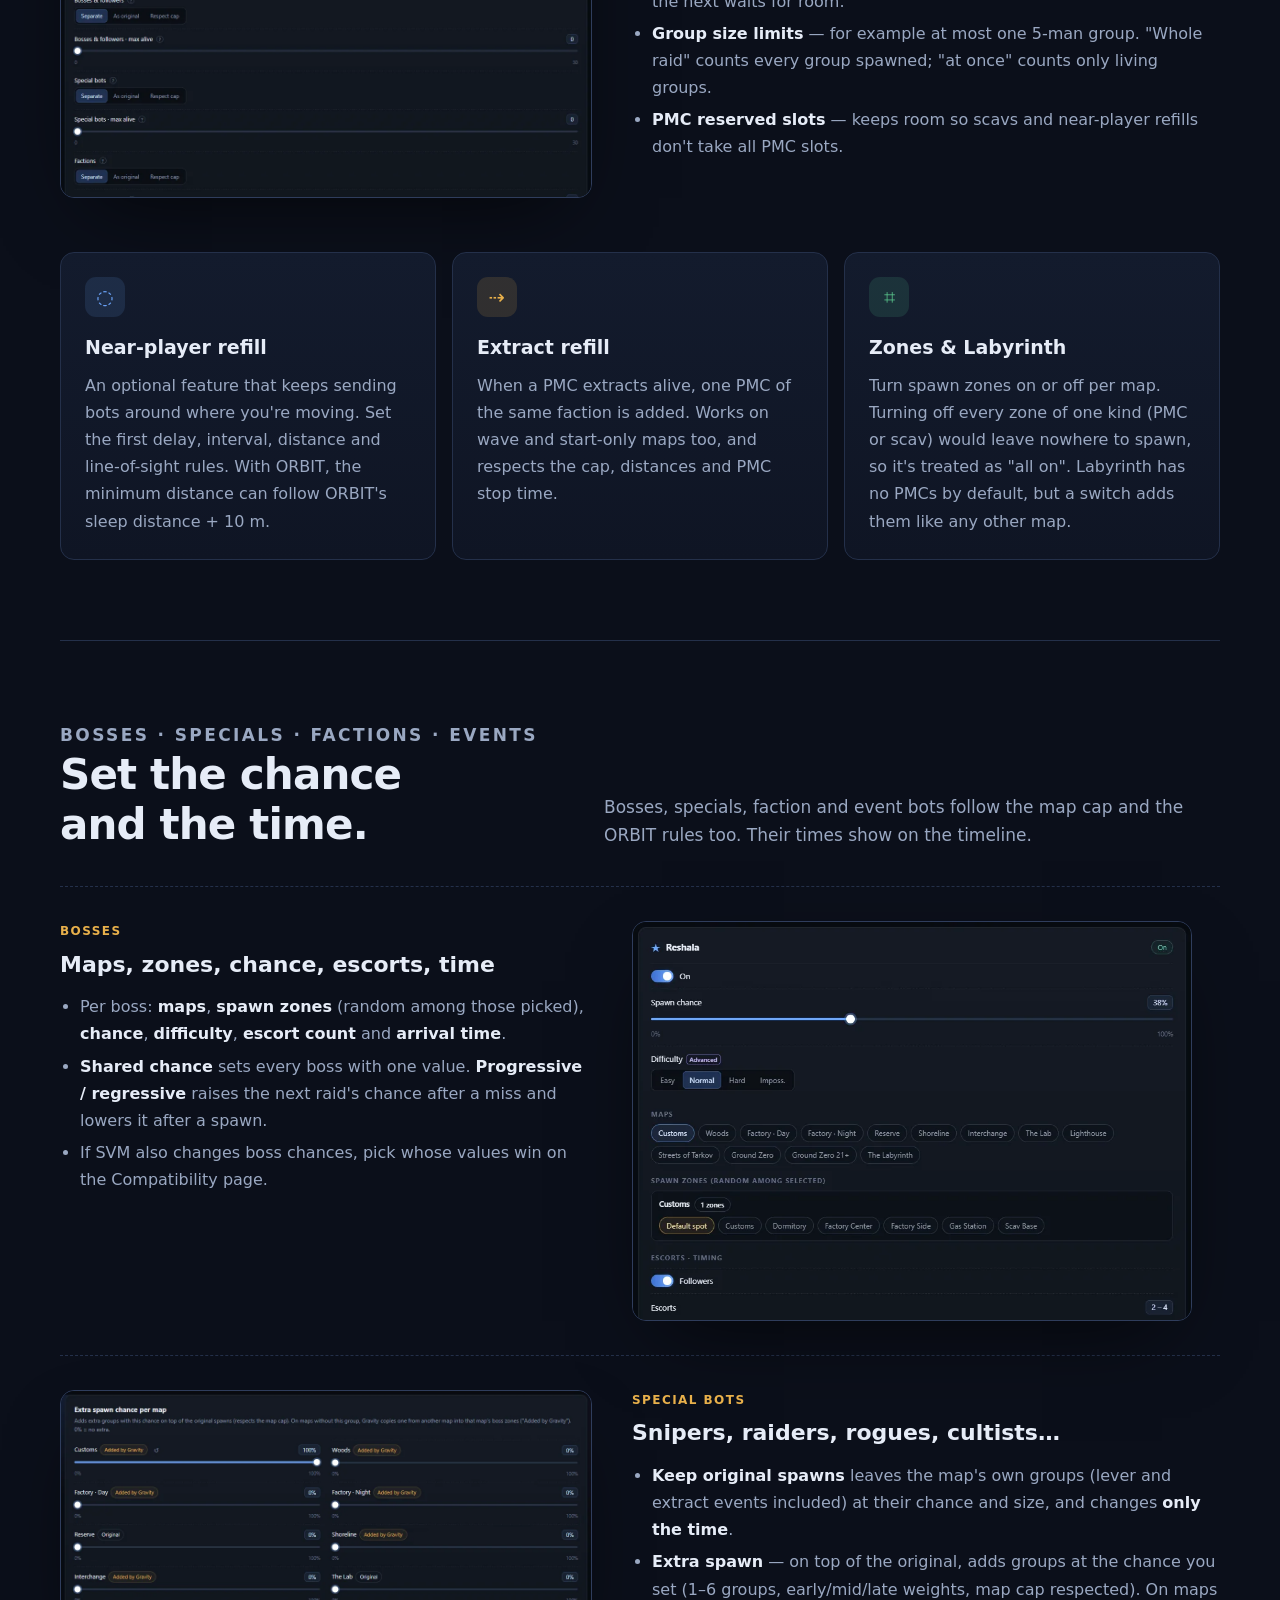
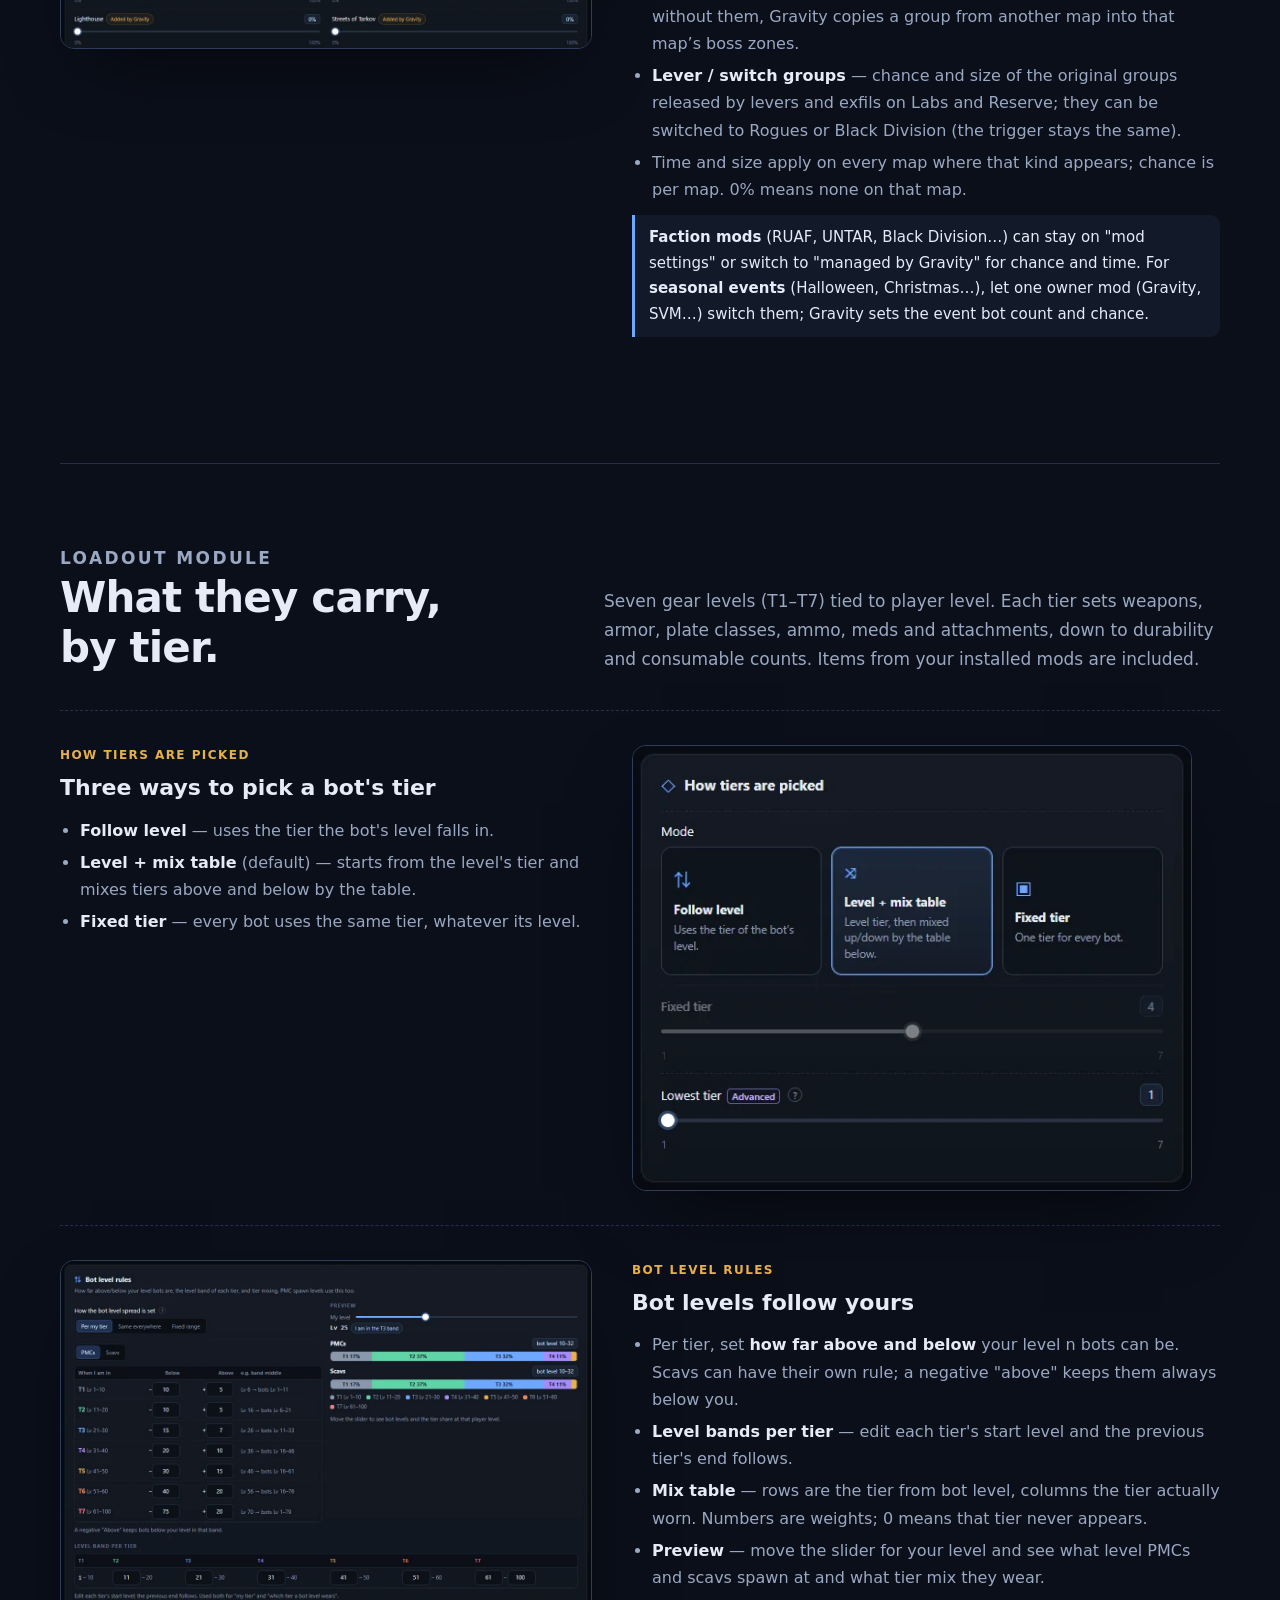
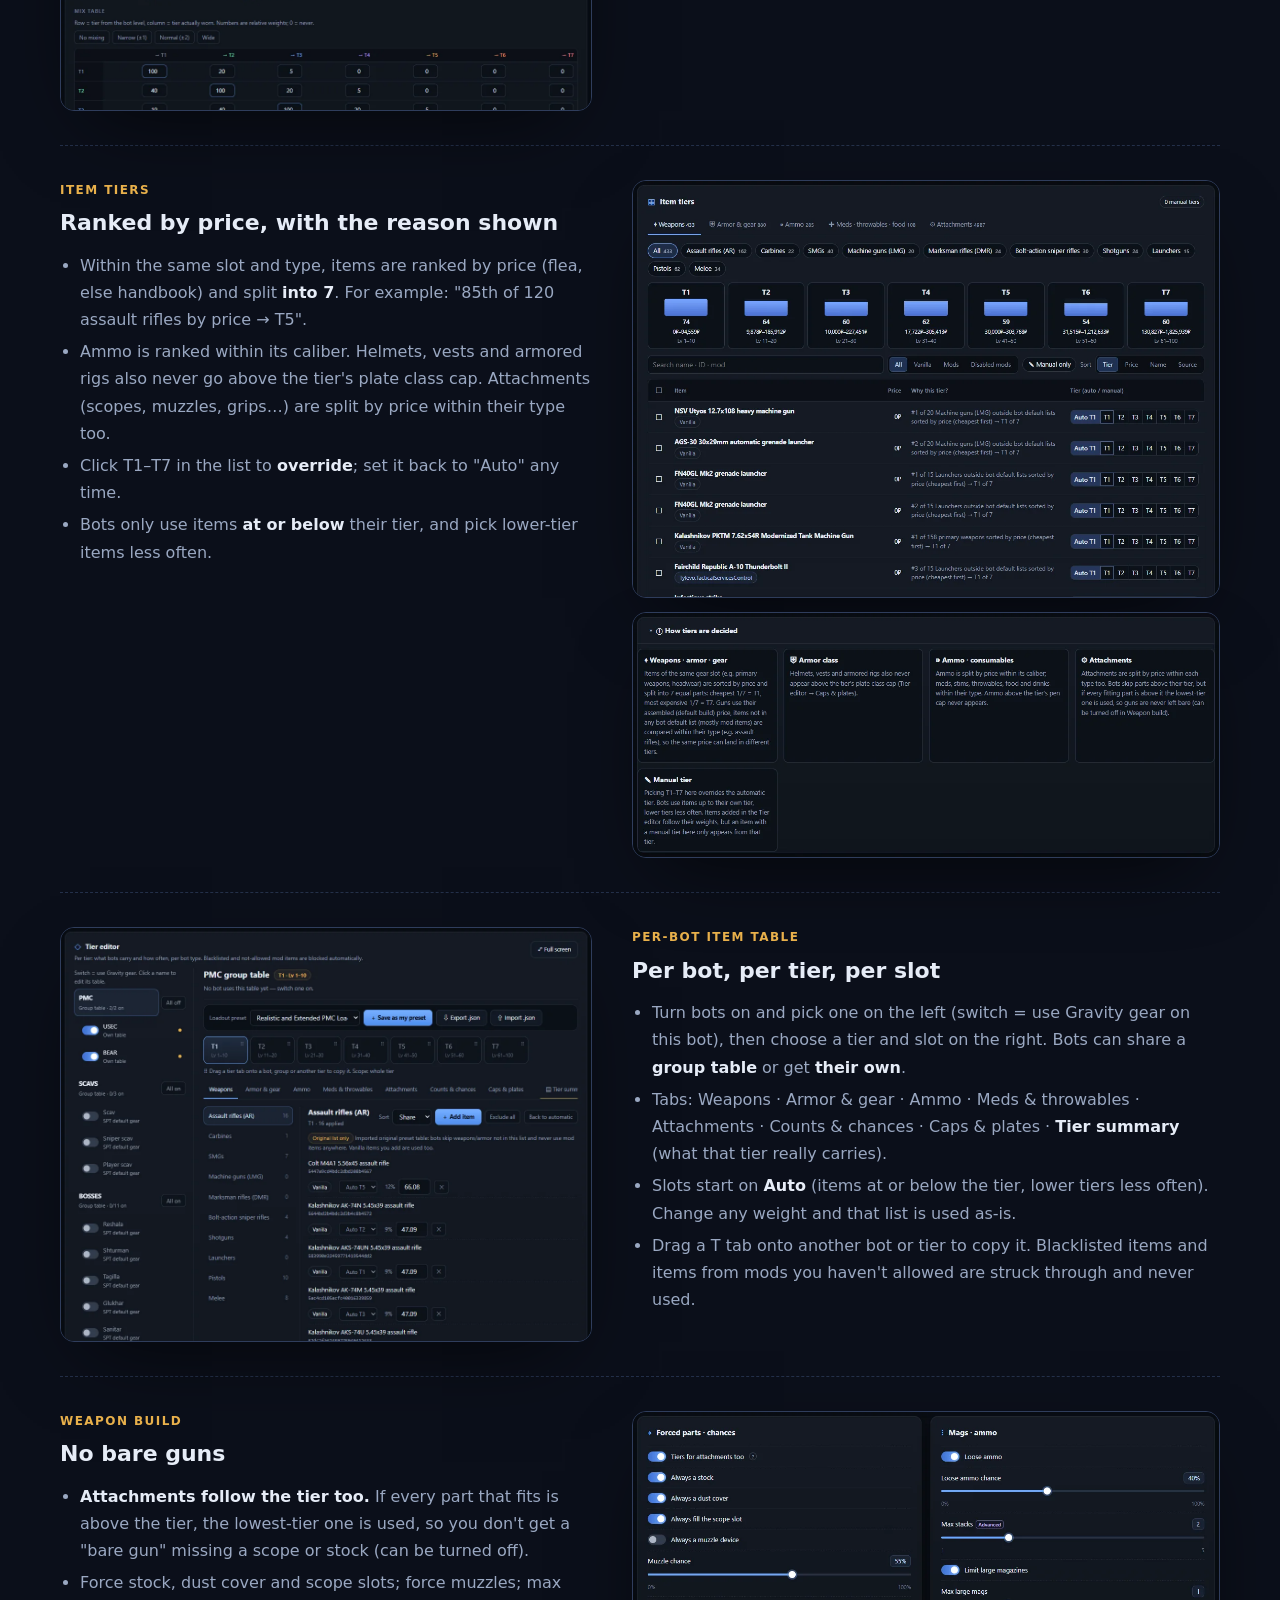
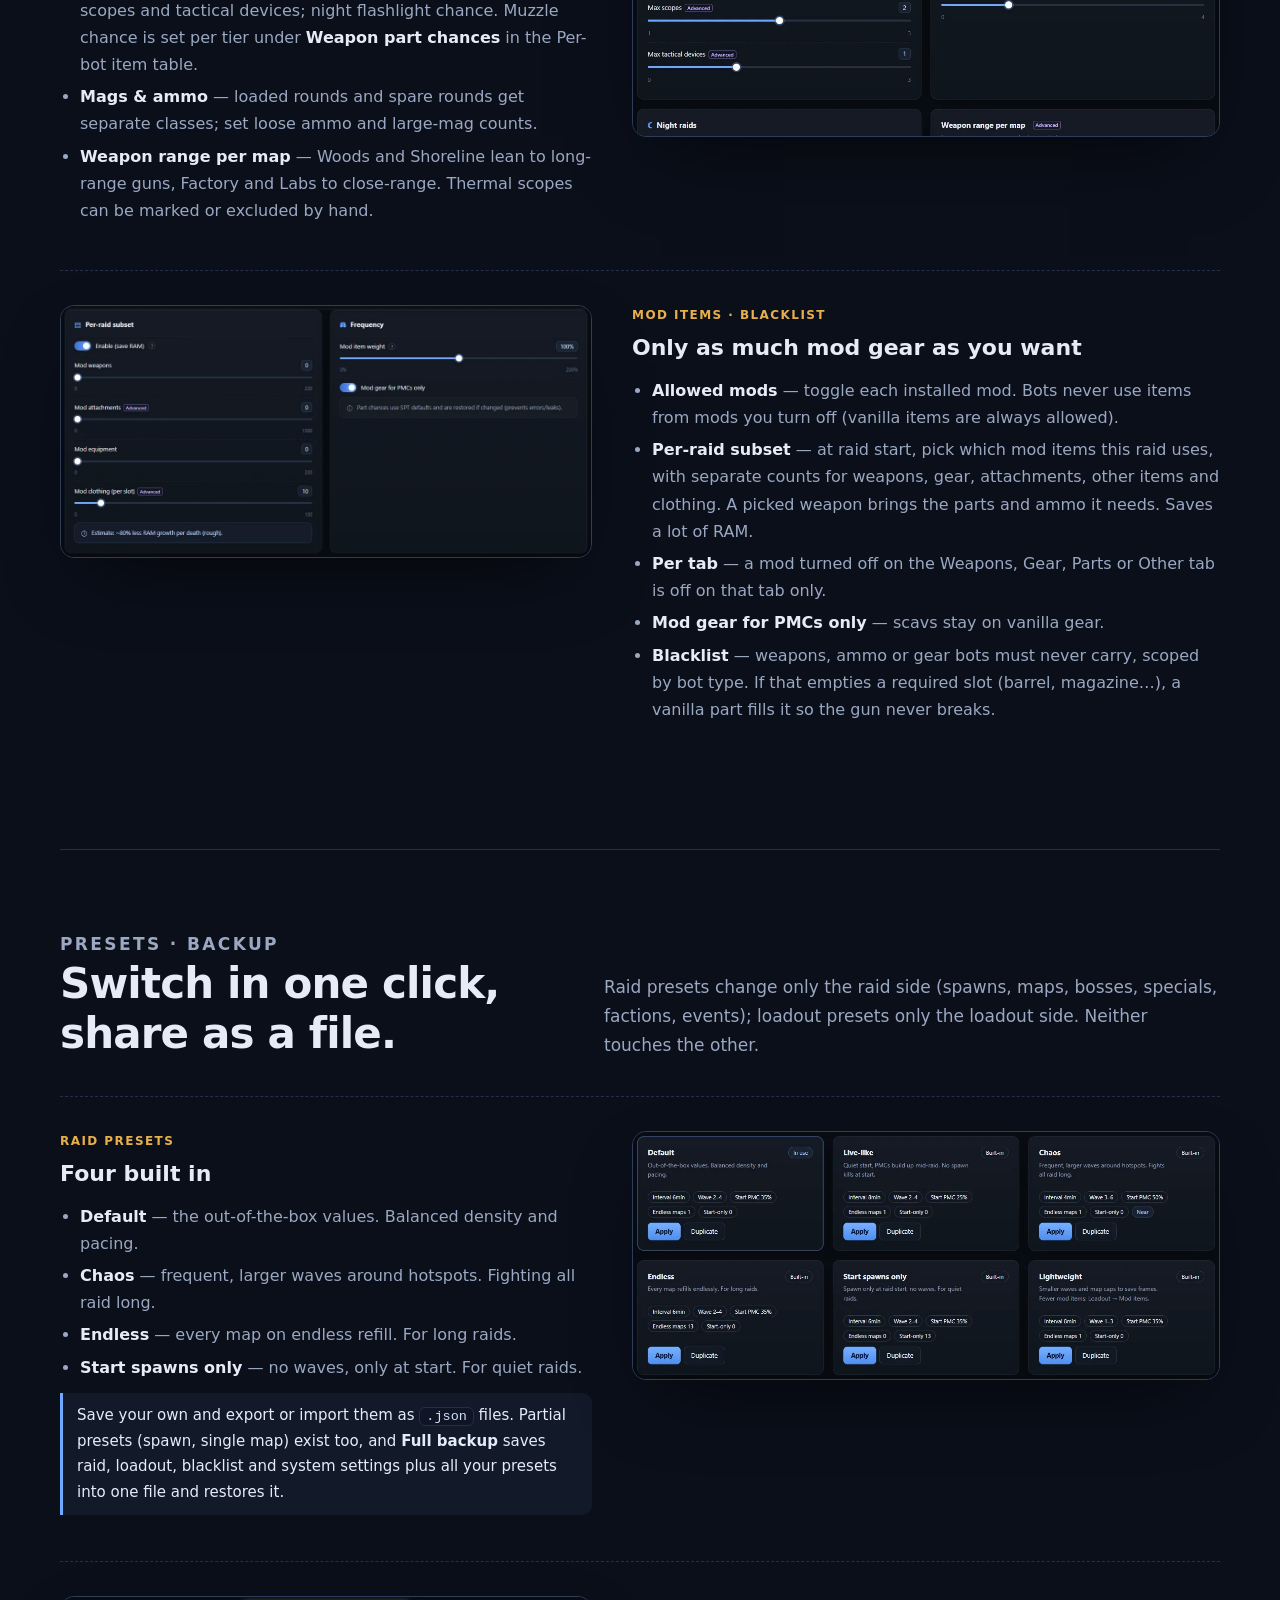
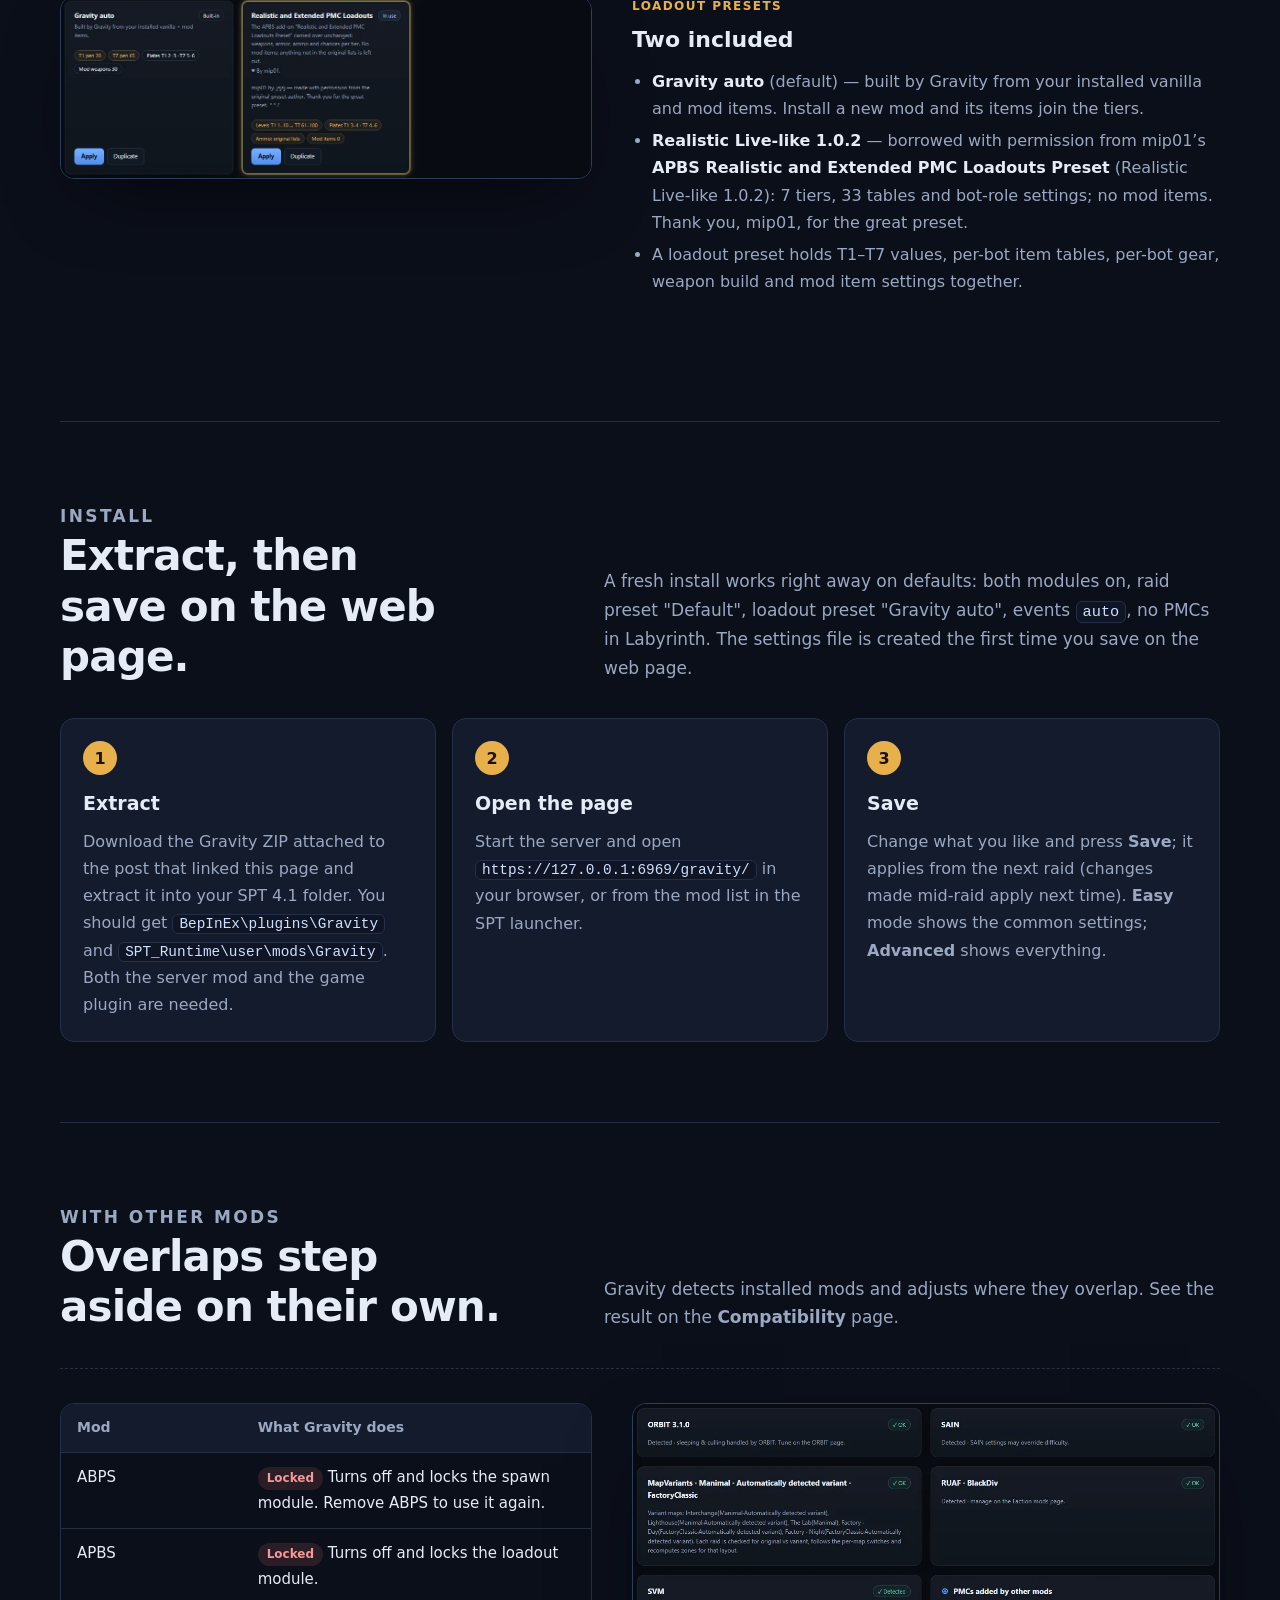
==== commit a2faed78: "1.1.6 #106 README·사이트·변경 이력에 군즈·컬티스트·모드 자동 끼우기·애니메이션" ====
--- a/site/arca/index.html
+++ b/site/arca/index.html
@@ -93,7 +93,7 @@
       <div><p class="kicker"><span class="ko">1.0.6 ~ 1.1.6에서 달라진 점</span><span class="en" lang="en">New in 1.0.6 – 1.1.6</span></p>
         <h2 id="new-title"><span class="ko">프리셋을 만들 때<br>빠진 부품까지.</span><span class="en" lang="en">Build presets<br>without missing parts.</span></h2></div>
       <p><span class="ko">이전 판 설정 파일은 그대로 읽히고, 새 칸은 기본값이면 이전 판과 같은 결과입니다. 1.1.0의 낱개 탄약(기본 켜짐)과 근처 보충 시야 수정만 바로 적용됩니다. <b>서버와 클라이언트는 1.1.x끼리</b> 맞추십시오. 1.1.x끼리는 섞어 써도 되지만, 1.0.x와는 맞지 않습니다. 1.1.5는 서버가 바뀌었고 클라이언트는 버전 표기만 바뀌었습니다. zip째 덮어쓰면 됩니다.</span><span class="en" lang="en">Settings from earlier versions load as they are, and new options give the same result at their defaults. Only 1.1.0's loose ammo (on by default) and the near-spawn sight fix apply right away. <b>Keep server and client on 1.1.x.</b> Any 1.1.x versions mix fine, but 1.0.x does not. 1.1.5 changes the server; the client only gets a new version number. Just overwrite with the zip.</span></p>
-      <p><span class="ko"><b>1.1.6</b>: 장비 프리셋을 만드는 사람을 위한 도구입니다. 장비 티어 › 아이템 티어에서 티어를 바꿀 때 그 티어 봇이 총에 <b>조준경(마운트 경로)·맞는 탄약·필수 부품</b>을 달 수 없게 되면 <b>같이 옮기기 / 이 아이템만 / 취소</b> 창이 뜹니다(<a href="#faq-needs">질문 보기</a>). 장비 티어 › <b>프리셋 점검</b> 탭이 설정 전체에서 그런 경우를 찾아 고치기 버튼과 함께 보여 주고, 무기 줄에는 ✔/⚠가 붙습니다. 총에 맞는 부품을 종류별로 한 번에 옮기는 <b>부품 묶음</b>, 티어별 후보 수 경고, 자동 티어·내 프리셋과의 <b>변경 내역</b>, 서버가 실제로 봇을 뽑아 무엇을 들고 나오는지 보여 주는 <b>예시 봇</b>, 장비 프리셋 파일의 만든 사람·버전·필요한 모드(가져올 때 빠진 아이템·모드 알림)도 더했습니다. 프리셋 점검은 <b>봇별 아이템 표</b>도 읽어, 표에 넣은 총을 그 표 티어의 부품으로 판정합니다(<b>봇별 표에 넣기</b>로 그 표 안에서만 고치기). 봇별 표에서 통째로 빈 장비 칸이나 넣은 아이템을 모두 못 쓰게 된 칸은 비우지 않고 아이템 티어표를 따릅니다. 설정 화면도 손봤습니다(사용자 피드백): 빠른 설정에서 프리셋을 바로 적용하고 맵별 예상 봇 수·흐름·난이도를 <b>막대</b>로, "지금 설정이면" 카드, 봇별 장비의 <b>티어 범위</b>(예: 킬라 T2~T4)와 PMC·스캐브 알림, 무기 구성 <b>티어 엄격하게</b> 버튼, 접히는 프리셋 점검·모드 골라 필터·레벨→티어 막대, 스폰 타임라인 <b>휠로 커서 위치 확대</b>, 할로윈 <b>좀비 타길라</b> 칸, 한눈에 "ABPS 사용 중 → Gravity 스폰 꺼짐" 표시. 감염자(좀비) 장비는 바꾸지 않습니다.</span><span class="en" lang="en"><b>1.1.6</b>: Tools for loadout preset makers. In Gear tiers › Item tiers, when a tier change means bots of that tier cannot fit a <b>scope (through its mounts), matching ammo or a required part</b> on a gun, a <b>Move together / Only this item / Cancel</b> window appears (<a href="#faq-needs">see the FAQ</a>). A new <b>Preset check</b> tab finds every such case with a fix button, and weapon rows get ✔/⚠. Also new: <b>part bundles</b> that move a gun's compatible parts by kind at once, a candidates-per-tier warning, a <b>change list</b> against automatic tiers or your presets, <b>example bots</b> the server really generates to show what they carry, and author / version / required mods in loadout preset files (missing items and mods are reported on import). The check also reads <b>per-bot tables</b>, judging a gun put in a table with that table tier's parts (<b>Add to table</b> fixes it inside that table only). A fully empty equipment slot in a per-bot table, or one whose items all became unusable, now follows item tiers instead of leaving bots without that gear. The settings page was polished too (user feedback): presets apply from Quick setup with <b>bars</b> for expected bots per map, flow and difficulty, a "With these settings" card, a per-bot <b>tier range</b> (e.g. Killa T2–T4) with a notice for PMCs and scavs, a <b>Make tiers strict</b> button in Weapon build, a folded Preset check, a mod picker filter, a level → tier bar, <b>wheel zoom at the cursor</b> on the spawn timeline, a Halloween <b>Zombie Tagilla</b> field and "ABPS in use → Gravity spawns off" on the Overview. Infected (zombies) are no longer re-dressed.</span></p>
+      <p><span class="ko"><b>1.1.6</b>: 장비 프리셋을 만드는 사람을 위한 도구입니다. 장비 티어 › 아이템 티어에서 티어를 바꿀 때 그 티어 봇이 총에 <b>조준경(마운트 경로)·맞는 탄약·필수 부품</b>을 달 수 없게 되면 <b>같이 옮기기 / 이 아이템만 / 취소</b> 창이 뜹니다(<a href="#faq-needs">질문 보기</a>). 장비 티어 › <b>프리셋 점검</b> 탭이 설정 전체에서 그런 경우를 찾아 고치기 버튼과 함께 보여 주고, 무기 줄에는 ✔/⚠가 붙습니다. 총에 맞는 부품을 종류별로 한 번에 옮기는 <b>부품 묶음</b>, 티어별 후보 수 경고, 자동 티어·내 프리셋과의 <b>변경 내역</b>, 서버가 실제로 봇을 뽑아 무엇을 들고 나오는지 보여 주는 <b>예시 봇</b>, 장비 프리셋 파일의 만든 사람·버전·필요한 모드(가져올 때 빠진 아이템·모드 알림)도 더했습니다. 프리셋 점검은 <b>봇별 아이템 표</b>도 읽어, 표에 넣은 총을 그 표 티어의 부품으로 판정합니다(<b>봇별 표에 넣기</b>로 그 표 안에서만 고치기). 봇별 표에서 통째로 빈 장비 칸이나 넣은 아이템을 모두 못 쓰게 된 칸은 비우지 않고 아이템 티어표를 따릅니다. 설정 화면도 손봤습니다(사용자 피드백): 빠른 설정에서 프리셋을 바로 적용하고 맵별 예상 봇 수·흐름·난이도를 <b>막대</b>로, "지금 설정이면" 카드, 봇별 장비의 <b>티어 범위</b>(예: 킬라 T2~T4)와 PMC·스캐브 알림, 무기 구성 <b>티어 엄격하게</b> 버튼, 접히는 프리셋 점검·모드 골라 필터·레벨→티어 막대, 스폰 타임라인 <b>Ctrl+휠로 커서 위치 확대</b>, 할로윈 <b>좀비 타길라</b> 칸, 한눈에 "ABPS 사용 중 → Gravity 스폰 꺼짐" 표시. 감염자(좀비) 장비는 바꾸지 않습니다. 군즈·컬티스트는 장비·스폰에서 구성원마다 따로 정하고, 표에 없는 모드 아이템은 아이템 티어대로 끼워 넣으며(끌 수 있음), 화면에 애니메이션(✦ 모션으로 끄기)을 넣었습니다.</span><span class="en" lang="en"><b>1.1.6</b>: Tools for loadout preset makers. In Gear tiers › Item tiers, when a tier change means bots of that tier cannot fit a <b>scope (through its mounts), matching ammo or a required part</b> on a gun, a <b>Move together / Only this item / Cancel</b> window appears (<a href="#faq-needs">see the FAQ</a>). A new <b>Preset check</b> tab finds every such case with a fix button, and weapon rows get ✔/⚠. Also new: <b>part bundles</b> that move a gun's compatible parts by kind at once, a candidates-per-tier warning, a <b>change list</b> against automatic tiers or your presets, <b>example bots</b> the server really generates to show what they carry, and author / version / required mods in loadout preset files (missing items and mods are reported on import). The check also reads <b>per-bot tables</b>, judging a gun put in a table with that table tier's parts (<b>Add to table</b> fixes it inside that table only). A fully empty equipment slot in a per-bot table, or one whose items all became unusable, now follows item tiers instead of leaving bots without that gear. The settings page was polished too (user feedback): presets apply from Quick setup with <b>bars</b> for expected bots per map, flow and difficulty, a "With these settings" card, a per-bot <b>tier range</b> (e.g. Killa T2–T4) with a notice for PMCs and scavs, a <b>Make tiers strict</b> button in Weapon build, a folded Preset check, a mod picker filter, a level → tier bar, <b>Ctrl+wheel zoom at the cursor</b> on the spawn timeline, a Halloween <b>Zombie Tagilla</b> field and "ABPS in use → Gravity spawns off" on the Overview. Infected (zombies) are no longer re-dressed. Goons and cultists are set per member for gear and spawns, mod items missing from tables are filled in by item tier (can be turned off), and the page is animated (✦ Motion to turn off).</span></p>
       <p><span class="ko"><b>1.1.5</b>: 봇이 <b>티어에 맞는 장비 한 벌</b>을 입습니다. 장비 티어 화면에서 ① 봇 티어 정하기(기본 <b>레벨 따라가기</b>)와 ② 장비 고르기(<b>봇 티어 장비만 / 한 티어 아래까지 / 아래 티어 전부</b>, Gravity 자동 기본은 한 티어 아래까지)를 순서대로 고릅니다. PMC는 <b>옷도 티어에 맞게</b> 입습니다: 래그맨 의상의 요구 레벨로 옷마다 티어를 매기고, 모드 옷도 상인 판매 조건(레벨·값·업적)으로 티어를 정합니다(레벨 1·거의 공짜인 모드 옷은 기본으로 안 입음). 다른 모드가 지운 헬멧·헤드셋·안경·얼굴 가리개·방탄복 겹침 제한도 봇은 원래대로 지킵니다(헬멧 위에 헤드셋이 겹쳐 보이던 것). 예비 탄창이 총마다 따로 세여 넘치던 것, 약실에 안 맞는 탄창, 모드 옷 등장 배율이 150% 아래에서 먹지 않던 것을 고쳤습니다. <b>봇 체력 · 스킬</b>에서 원래 → 바뀐 체력·스킬을 미리 보고, 시스템 › <b>번역</b>에서 화면을 직접 번역해 넣을 수 있습니다(<a href="#faq-lang">언어 팩</a>). 레이드 프리셋은 4개(기본·난전·무한 리필·시작 스폰만)로 정리했습니다.</span><span class="en" lang="en"><b>1.1.5</b>: bots wear <b>a full set of gear that fits their tier</b>. On Gear tiers, pick ① the bot tier (default <b>Follow level</b>) and then ② gear (<b>Bot tier only / Down one tier / All lower tiers</b>; Gravity auto defaults to Down one tier). PMCs also wear <b>outfits that fit their tier</b>: each Ragman outfit gets a tier from its required level, and mod outfits get one from their trader terms (level, price, achievement); level-1, nearly free mod outfits are skipped by default. Bots keep the original helmet, headset, eyewear, face cover and body armor restrictions even when another mod removed them (no more headsets clipping through helmets). Fixed spare magazines counted per gun, magazines that don’t fit the chamber, and the mod outfit weight that did nothing below 150%. <b>Bot health &amp; skills</b> now previews original → new values, and you can translate the page yourself under System › <b>Translate</b> (<a href="#faq-lang">language packs</a>). Raid presets are down to four (Default, Chaos, Endless, Start spawns only).</span></p>
       <p><span class="ko"><b>1.1.4</b>: 웹 설정을 쉽게 바꿨습니다. 처음 열면 <b>빠른 설정</b>이 나와 봇 인원·레이드 흐름·난이도·장비 수준·보스 빈도·성능을 단계 버튼으로 맞춥니다. 사이드바 맨 위 <b>설정 찾기</b>(<code>/</code> 또는 Ctrl+K)로 칸·페이지·FAQ를 찾으면 그 칸으로 바로 갑니다. 메뉴는 22개에서 16개로 줄였습니다(장비 티어 › 봇별 아이템 표처럼 비슷한 화면은 탭으로). 맵 탭에서 공통 값을 따르는 칸을 바꾸면 "이 맵만 / 모든 맵"을 고르는 막대가 뜹니다. <b>봇 종류별 체력 배율</b>(봇 체력 · 스킬), 맵별 <b>이 맵 스캐브는 바닐라에 맡기기</b>(<a href="#faq-gas-station">세관 주유소</a>처럼 퀘스트 구역에 스캐브가 잘 안 나올 때), 아이템 티어 탄약 <b>관통력 구간</b> 거르기, PMC <b>대원마다 난이도</b>(선택, <a href="#fika-thanks">darkarchon님</a> 기여)를 넣었습니다.</span><span class="en" lang="en"><b>1.1.4</b>: the web page is easier to use. It opens on <b>Quick setup</b>, with step buttons for bot count, raid flow, difficulty, gear level, boss frequency and performance. <b>Find a setting</b> at the top of the sidebar (<code>/</code> or Ctrl+K) searches settings, pages and FAQ and jumps to the field. The menu goes from 22 to 16 entries (similar pages such as Gear tiers › Per-bot item table are now tabs). Changing a shared value on a map tab asks "this map only / all maps". New: <b>health multiplier per bot type</b> (Bot health &amp; skills), a per-map <b>Leave this map’s scavs to vanilla</b> switch (for quest areas such as the <a href="#faq-gas-station">Customs gas station</a>), ammo filtering by <b>penetration band</b> in Item tiers, and optional <b>per-member PMC difficulty</b> (contributed by <a href="#fika-thanks">darkarchon</a>).</span></p>
       <p><span class="ko"><b>1.1.3</b>: <b>UNTAR</b>를 Gravity가 관리할 수 있습니다. 1.1.2까지는 웹의 UNTAR 확률이 저장만 되고 적용되지 않아, 1~5%로 정해도 UNTAR 자체 설정 확률(세관에서 한 판에 하나라도 나올 확률 약 89%)로 나왔습니다. 이제 <b>팩션 모드 → UNTAR → Gravity가 관리</b>로 두면 순찰·검문소·레이더 사냥조가 웹 값대로 나옵니다(업데이트 직후에는 관리 꺼짐). 보스 <b>점증</b>(안 나오면 다음 판 확률 올리기)은 <b>기본 꺼짐</b>이 되고 업데이트할 때 한 번 꺼집니다. 켜 두어도 첫 판은 정한 확률 그대로입니다 — 전에는 5%로 정한 굿즈도 첫 판부터 20%였습니다. 시스템 → 인게임의 맵별 상한이 저장하면 되돌아가던 것, 왼쪽 아래 연결 표시를 고쳤고, <a href="#faq-ppes">PPES Mods</a>를 같이 쓰면 확률을 바꾸는 기능이 켜져 있는지 보스·특수 봇·팩션 화면에 보여 줍니다.</span><span class="en" lang="en"><b>1.1.3</b>: Gravity can now manage <b>UNTAR</b>. Up to 1.1.2 the UNTAR chances on the page were saved but never applied, so even at 1–5% UNTAR spawned at its own config chances (about 89% per raid for at least one group on Customs). Set <b>Faction mods → UNTAR → Managed by Gravity</b> and patrols, checkpoints and raider hunts follow the page (management starts off after the update). Boss <b>progressive chance</b> (raise after a miss) is now <b>off by default</b> and is switched off once on update. When on, the first raid uses the chance you set — before, a Goons chance of 5% started at 20%. Per-map caps under System → In-game no longer snap back after saving, the connection label at the bottom left is fixed, and with <a href="#faq-ppes">PPES Mods</a> installed the Bosses, Special bots and Faction pages show whether its chance-changing features are on.</span></p>
